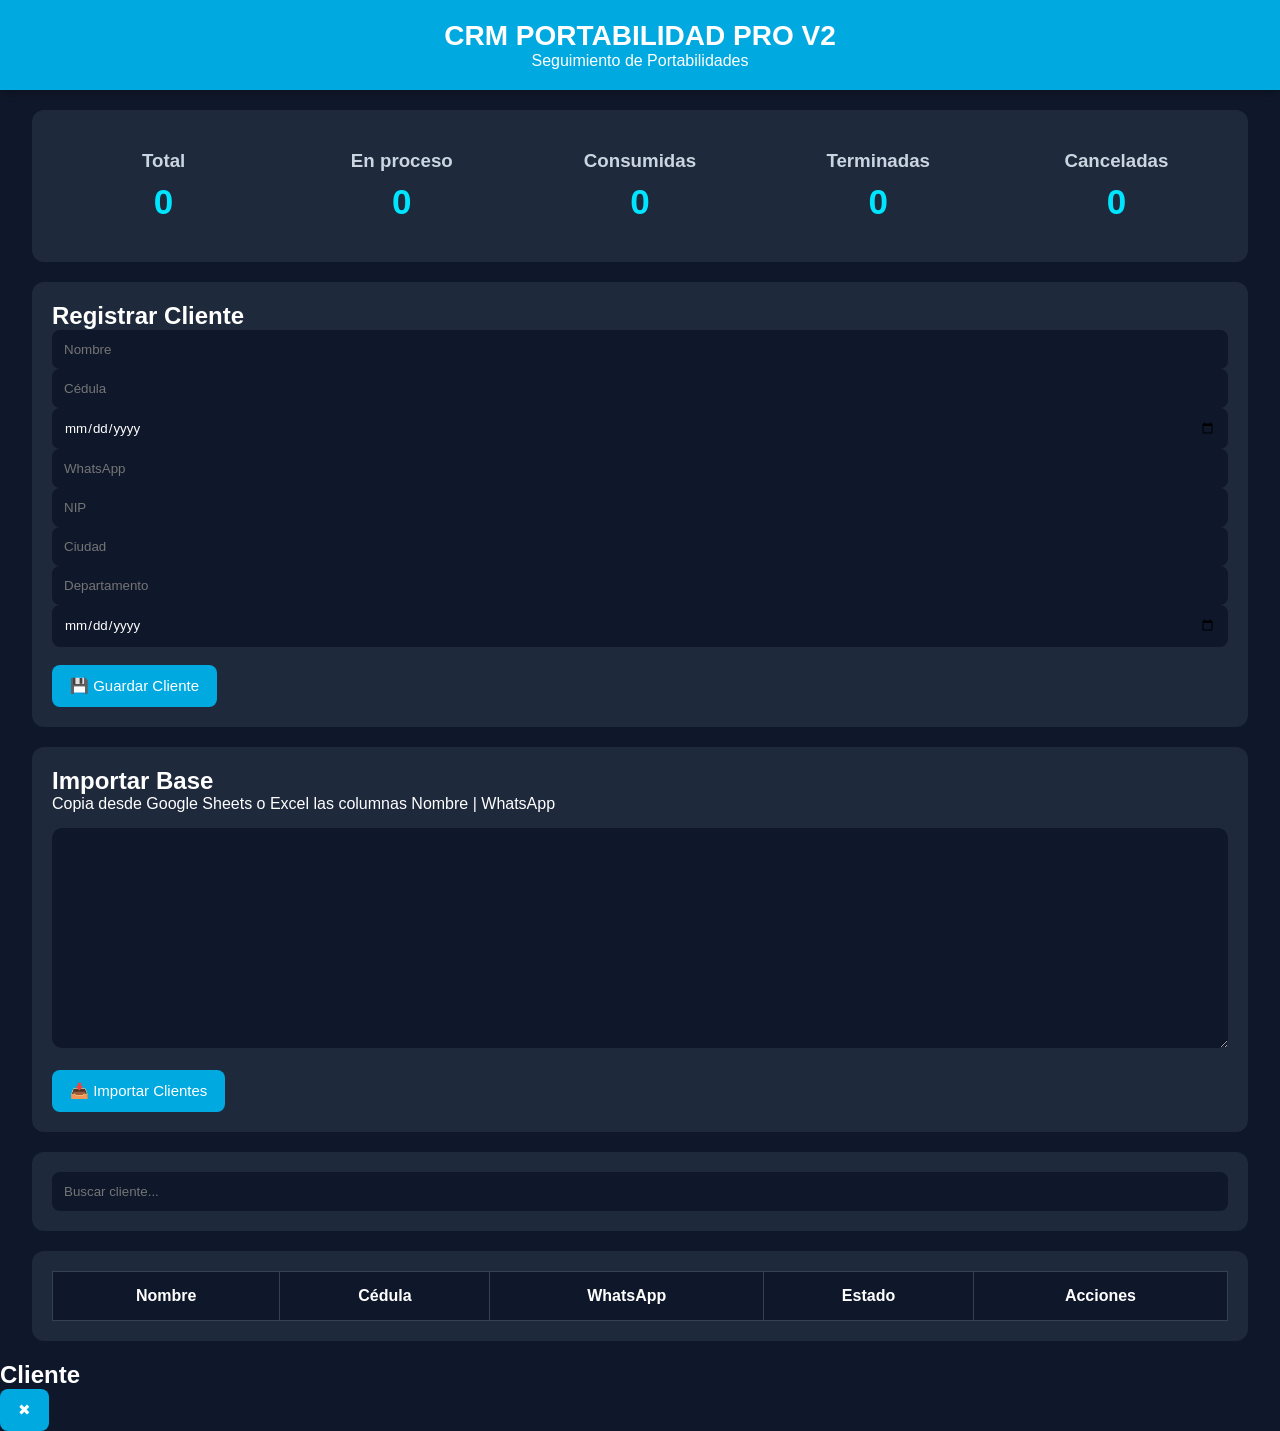
==== index.html @ d8d6b4c5 "Update index.html for CRM Portabilidad PRO V2" ====
<!DOCTYPE html>
<html lang="es">

<head>

<meta charset="UTF-8">

<meta name="viewport" content="width=device-width, initial-scale=1.0">

<title>CRM Portabilidad PRO V2</title>

<link rel="stylesheet" href="style.css">

</head>

<body>

<header>

<h1>CRM PORTABILIDAD PRO V2</h1>

<p>Seguimiento de Portabilidades</p>

</header>

<div class="contenedor">

<!-- ========================= -->
<!-- DASHBOARD -->
<!-- ========================= -->

<section class="dashboard">

<div class="card">

<h3>Total</h3>

<h2 id="totalClientes">0</h2>

</div>

<div class="card">

<h3>En proceso</h3>

<h2 id="proceso">0</h2>

</div>

<div class="card">

<h3>Consumidas</h3>

<h2 id="consumidas">0</h2>

</div>

<div class="card">

<h3>Terminadas</h3>

<h2 id="terminadas">0</h2>

</div>

<div class="card">

<h3>Canceladas</h3>

<h2 id="canceladas">0</h2>

</div>

</section>

<!-- ========================= -->
<!-- REGISTRO MANUAL -->
<!-- ========================= -->

<section class="registro">

<h2>Registrar Cliente</h2>

<div class="formulario">

<input id="nombre" placeholder="Nombre">

<input id="cedula" placeholder="Cédula">

<input id="exp" type="date">

<input id="numero" placeholder="WhatsApp">

<input id="nip" placeholder="NIP">

<input id="ciudad" placeholder="Ciudad">

<input id="departamento" placeholder="Departamento">

<input id="entrega" type="date">

</div>

<br>

<button id="btnGuardar">

💾 Guardar Cliente

</button>

</section>

<!-- ========================= -->
<!-- IMPORTAR -->
<!-- ========================= -->

<section class="importar">

<h2>Importar Base</h2>

<p>

Copia desde Google Sheets o Excel

las columnas

Nombre | WhatsApp

</p>

<textarea

id="textoImportar"

placeholder="Juan Pérez     3001234567

María López     3004567890">

</textarea>

<br><br>

<button id="btnImportar">

📥 Importar Clientes

</button>

</section>

<!-- ========================= -->
<!-- BUSCAR -->
<!-- ========================= -->

<section>

<input

id="buscar"

placeholder="Buscar cliente...">

</section>

<!-- ========================= -->
<!-- TABLA -->
<!-- ========================= -->

<section>

<table>

<thead>

<tr>

<th>Nombre</th>

<th>Cédula</th>

<th>WhatsApp</th>

<th>Estado</th>

<th>Acciones</th>

</tr>

</thead>

<tbody id="listaClientes">

</tbody>

</table>

</section>

</div>

<!-- ========================= -->
<!-- PANEL LATERAL -->
<!-- ========================= -->

<div id="panelCliente">

<div class="panelHeader">

<h2>Cliente</h2>

<button id="cerrarPanel">

✖

</button>

</div>

<div id="detalleCliente">

</div>

</div>

<script src="storage.js"></script>

<script src="dashboard.js"></script>

<script src="importar.js"></script>

<script src="tabla.js"></script>

<script src="whatsapp.js"></script>

<script src="app.js"></script>

</body>

</html>
---- style.css ----
/* ===========================
   CRM PORTABILIDAD PRO
   STYLE.CSS
=========================== */

*{
    margin:0;
    padding:0;
    box-sizing:border-box;
    font-family:Arial,Helvetica,sans-serif;
}

body{
    background:#0f172a;
    color:#fff;
}

header{
    background:#00a9e0;
    padding:20px;
    text-align:center;
    box-shadow:0 2px 10px rgba(0,0,0,.3);
}

header h1{
    font-size:28px;
}

.contenedor{
    width:95%;
    max-width:1400px;
    margin:20px auto;
}

/* ===========================
   DASHBOARD
=========================== */

.dashboard{
    display:grid;
    grid-template-columns:repeat(auto-fit,minmax(180px,1fr));
    gap:15px;
    margin-bottom:20px;
}

.card{
    background:#1e293b;
    border-radius:12px;
    padding:20px;
    text-align:center;
    transition:.3s;
    cursor:pointer;
}

.card:hover{
    transform:translateY(-5px);
    background:#334155;
}

.card h3{
    color:#cbd5e1;
    margin-bottom:10px;
}

.card h2{
    font-size:35px;
    color:#00e5ff;
}

/* ===========================
   SECCIONES
=========================== */

.importar,
section{
    background:#1e293b;
    padding:20px;
    border-radius:12px;
    margin-bottom:20px;
}

/* ===========================
   TEXTAREA
=========================== */

textarea{
    width:100%;
    min-height:220px;
    margin-top:15px;
    padding:15px;
    border:none;
    border-radius:10px;
    background:#0f172a;
    color:white;
    resize:vertical;
    font-size:15px;
}

/* ===========================
   INPUT
=========================== */

input{
    width:100%;
    padding:12px;
    border:none;
    border-radius:8px;
    background:#0f172a;
    color:white;
}

/* ===========================
   BOTONES
=========================== */

button{
    background:#00a9e0;
    color:white;
    border:none;
    border-radius:8px;
    padding:12px 18px;
    cursor:pointer;
    transition:.3s;
    font-size:15px;
}

button:hover{
    background:#0284c7;
}

/* ===========================
   TABLA
=========================== */

table{
    width:100%;
    border-collapse:collapse;
}

thead{
    background:#0f172a;
}

th{
    padding:15px;
    border:1px solid #334155;
}

td{
    padding:12px;
    border:1px solid #334155;
    text-align:center;
}

tbody tr:hover{
    background:#334155;
}

/* ===========================
   SELECT ESTADO
=========================== */

select{
    width:100%;
    padding:8px;
    border-radius:8px;
    border:none;
    background:#0f172a;
    color:white;
}

/* ===========================
   LINKS
=========================== */

a{
    color:#38bdf8;
    text-decoration:none;
    font-weight:bold;
}

a:hover{
    color:#67e8f9;
}

/* ===========================
   RESPONSIVE
=========================== */

@media(max-width:768px){

.dashboard{
grid-template-columns:1fr;
}

table{
display:block;
overflow-x:auto;
}

header h1{
font-size:22px;
}

button{
width:100%;
margin-top:10px;
}

}
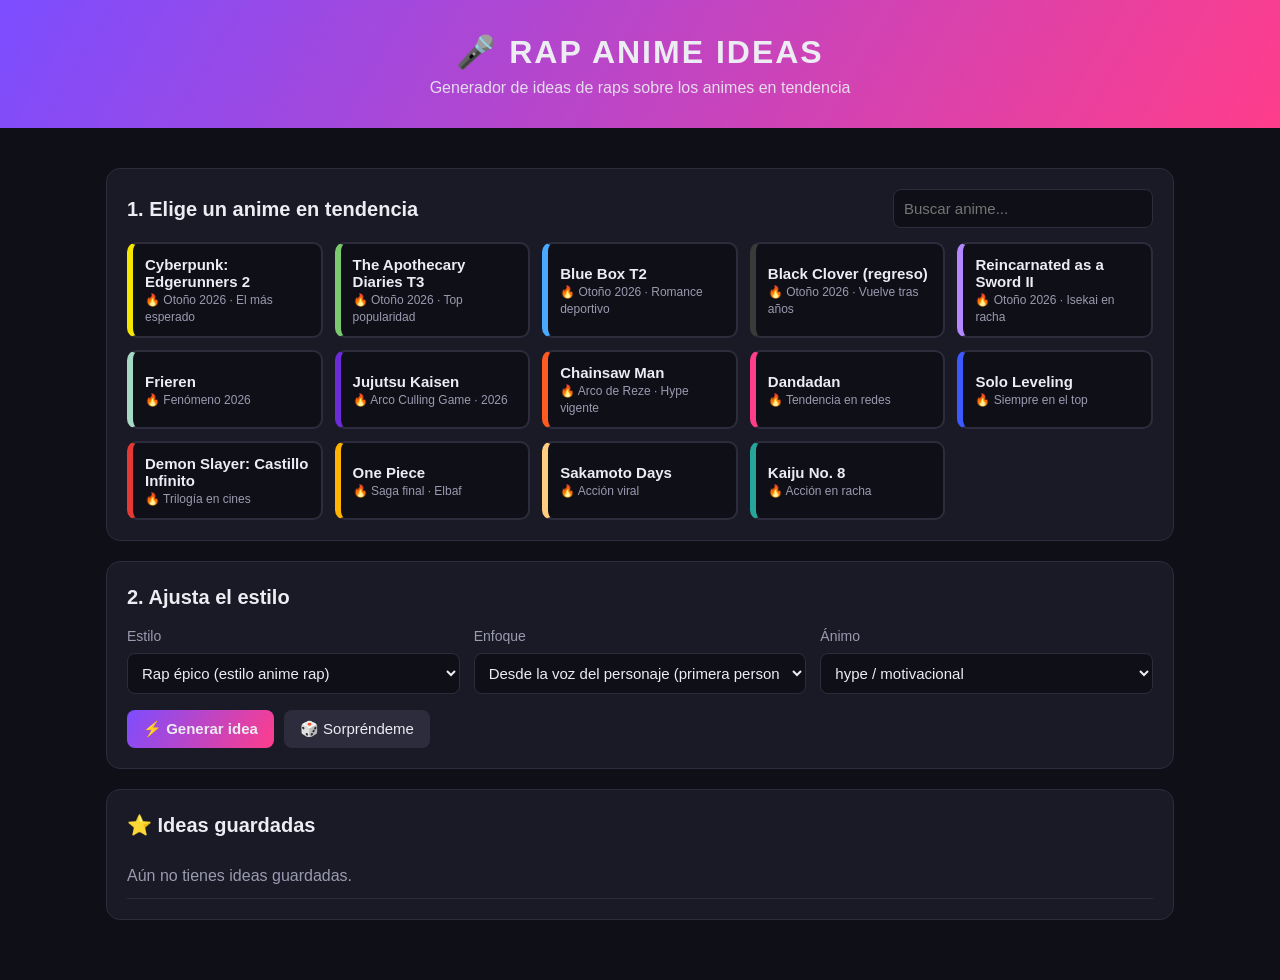
==== commit 4081825c: "Reemplazar CRM por generador de ideas de rap sobre animes en tendencia Nueva página (index.html, sty" ====
--- a/index.html
+++ b/index.html
@@ -1,240 +1,73 @@
 <!DOCTYPE html>
 <html lang="es">
-
 <head>
-
 <meta charset="UTF-8">
-
 <meta name="viewport" content="width=device-width, initial-scale=1.0">
-
-<title>CRM Portabilidad PRO V2</title>
-
+<title>Rap Anime Ideas</title>
 <link rel="stylesheet" href="style.css">
-
 </head>
-
 <body>
 
 <header>
-
-<h1>CRM PORTABILIDAD PRO V2</h1>
-
-<p>Seguimiento de Portabilidades</p>
-
+    <h1>🎤 RAP ANIME IDEAS</h1>
+    <p>Generador de ideas de raps sobre los animes en tendencia</p>
 </header>
 
-<div class="contenedor">
+<main class="contenedor">
 
-<!-- ========================= -->
-<!-- DASHBOARD -->
-<!-- ========================= -->
+    <!-- 1. ELEGIR ANIME -->
+    <section>
+        <div class="seccionHeader">
+            <h2>1. Elige un anime en tendencia</h2>
+            <input id="buscar" placeholder="Buscar anime...">
+        </div>
+        <div id="listaAnimes" class="grid"></div>
+    </section>
 
-<section class="dashboard">
+    <!-- 2. OPCIONES -->
+    <section class="opciones">
+        <h2>2. Ajusta el estilo</h2>
+        <div class="formulario">
+            <label>Estilo
+                <select id="estilo"></select>
+            </label>
+            <label>Enfoque
+                <select id="enfoque"></select>
+            </label>
+            <label>Ánimo
+                <select id="animo"></select>
+            </label>
+        </div>
+        <div class="botones">
+            <button id="btnGenerar" class="principal">⚡ Generar idea</button>
+            <button id="btnSorpresa">🎲 Sorpréndeme</button>
+        </div>
+    </section>
 
-<div class="card">
+    <!-- 3. RESULTADO -->
+    <section id="resultado" class="oculto">
+        <div class="resultadoHeader">
+            <h2>3. Tu idea</h2>
+            <div class="botones">
+                <button id="btnOtra">🔄 Otra versión</button>
+                <button id="btnCopiar">📋 Copiar</button>
+                <button id="btnFavorito">⭐ Guardar</button>
+            </div>
+        </div>
+        <article id="idea"></article>
+    </section>
 
-<h3>Total</h3>
+    <!-- FAVORITOS -->
+    <section>
+        <h2>⭐ Ideas guardadas</h2>
+        <ul id="listaFavoritos"></ul>
+    </section>
 
-<h2 id="totalClientes">0</h2>
+</main>
 
-</div>
+<div id="aviso"></div>
 
-<div class="card">
-
-<h3>En proceso</h3>
-
-<h2 id="proceso">0</h2>
-
-</div>
-
-<div class="card">
-
-<h3>Consumidas</h3>
-
-<h2 id="consumidas">0</h2>
-
-</div>
-
-<div class="card">
-
-<h3>Terminadas</h3>
-
-<h2 id="terminadas">0</h2>
-
-</div>
-
-<div class="card">
-
-<h3>Canceladas</h3>
-
-<h2 id="canceladas">0</h2>
-
-</div>
-
-</section>
-
-<!-- ========================= -->
-<!-- REGISTRO MANUAL -->
-<!-- ========================= -->
-
-<section class="registro">
-
-<h2>Registrar Cliente</h2>
-
-<div class="formulario">
-
-<input id="nombre" placeholder="Nombre">
-
-<input id="cedula" placeholder="Cédula">
-
-<input id="exp" type="date">
-
-<input id="numero" placeholder="WhatsApp">
-
-<input id="nip" placeholder="NIP">
-
-<input id="ciudad" placeholder="Ciudad">
-
-<input id="departamento" placeholder="Departamento">
-
-<input id="entrega" type="date">
-
-</div>
-
-<br>
-
-<button id="btnGuardar">
-
-💾 Guardar Cliente
-
-</button>
-
-</section>
-
-<!-- ========================= -->
-<!-- IMPORTAR -->
-<!-- ========================= -->
-
-<section class="importar">
-
-<h2>Importar Base</h2>
-
-<p>
-
-Copia desde Google Sheets o Excel
-
-las columnas
-
-Nombre | WhatsApp
-
-</p>
-
-<textarea
-
-id="textoImportar"
-
-placeholder="Juan Pérez     3001234567
-
-María López     3004567890">
-
-</textarea>
-
-<br><br>
-
-<button id="btnImportar">
-
-📥 Importar Clientes
-
-</button>
-
-</section>
-
-<!-- ========================= -->
-<!-- BUSCAR -->
-<!-- ========================= -->
-
-<section>
-
-<input
-
-id="buscar"
-
-placeholder="Buscar cliente...">
-
-</section>
-
-<!-- ========================= -->
-<!-- TABLA -->
-<!-- ========================= -->
-
-<section>
-
-<table>
-
-<thead>
-
-<tr>
-
-<th>Nombre</th>
-
-<th>Cédula</th>
-
-<th>WhatsApp</th>
-
-<th>Estado</th>
-
-<th>Acciones</th>
-
-</tr>
-
-</thead>
-
-<tbody id="listaClientes">
-
-</tbody>
-
-</table>
-
-</section>
-
-</div>
-
-<!-- ========================= -->
-<!-- PANEL LATERAL -->
-<!-- ========================= -->
-
-<div id="panelCliente">
-
-<div class="panelHeader">
-
-<h2>Cliente</h2>
-
-<button id="cerrarPanel">
-
-✖
-
-</button>
-
-</div>
-
-<div id="detalleCliente">
-
-</div>
-
-</div>
-
-<script src="storage.js"></script>
-
-<script src="dashboard.js"></script>
-
-<script src="importar.js"></script>
-
-<script src="tabla.js"></script>
-
-<script src="whatsapp.js"></script>
-
+<script src="data.js"></script>
 <script src="app.js"></script>
-
 </body>
-
 </html>
--- a/style.css
+++ b/style.css
@@ -1,210 +1,297 @@
-/* ===========================
-   CRM PORTABILIDAD PRO
-   STYLE.CSS
-=========================== */
+/* =====================================================
+   RAP ANIME IDEAS
+   style.css
+===================================================== */
+
+:root{
+    --fondo:#0f0f17;
+    --panel:#1a1a26;
+    --borde:#2c2c3d;
+    --texto:#ececf3;
+    --suave:#9a9ab0;
+    --acento:#ff3d8b;
+    --acento2:#7c4dff;
+}
 
 *{
     margin:0;
     padding:0;
     box-sizing:border-box;
-    font-family:Arial,Helvetica,sans-serif;
+    font-family:Segoe UI,Tahoma,Geneva,Verdana,sans-serif;
 }
 
 body{
-    background:#0f172a;
-    color:#fff;
-}
+    background:var(--fondo);
+    color:var(--texto);
+    line-height:1.5;
+}
+
+/* ================= HEADER ================= */
 
 header{
-    background:#00a9e0;
+    background:linear-gradient(120deg,var(--acento2),var(--acento));
+    padding:28px 16px;
+    text-align:center;
+}
+
+header h1{
+    font-size:32px;
+    letter-spacing:2px;
+}
+
+header p{
+    opacity:.9;
+}
+
+/* ================= LAYOUT ================= */
+
+.contenedor{
+    width:100%;
+    max-width:1100px;
+    margin:auto;
+    padding:20px 16px 60px;
+}
+
+section{
+    background:var(--panel);
+    border:1px solid var(--borde);
+    border-radius:14px;
     padding:20px;
-    text-align:center;
-    box-shadow:0 2px 10px rgba(0,0,0,.3);
-}
-
-header h1{
-    font-size:28px;
-}
-
-.contenedor{
-    width:95%;
-    max-width:1400px;
-    margin:20px auto;
-}
-
-/* ===========================
-   DASHBOARD
-=========================== */
-
-.dashboard{
+    margin-top:20px;
+}
+
+h2{
+    font-size:20px;
+    margin-bottom:14px;
+}
+
+.seccionHeader,
+.resultadoHeader{
+    display:flex;
+    flex-wrap:wrap;
+    gap:12px;
+    justify-content:space-between;
+    align-items:center;
+    margin-bottom:14px;
+}
+
+.seccionHeader h2,
+.resultadoHeader h2{
+    margin:0;
+}
+
+.oculto{
+    display:none;
+}
+
+/* ================= INPUTS ================= */
+
+input,
+select{
+    background:var(--fondo);
+    color:var(--texto);
+    border:1px solid var(--borde);
+    border-radius:8px;
+    padding:10px;
+    font-size:15px;
+    width:100%;
+}
+
+#buscar{
+    max-width:260px;
+}
+
+.formulario{
     display:grid;
-    grid-template-columns:repeat(auto-fit,minmax(180px,1fr));
-    gap:15px;
-    margin-bottom:20px;
-}
-
-.card{
-    background:#1e293b;
-    border-radius:12px;
-    padding:20px;
-    text-align:center;
-    transition:.3s;
+    grid-template-columns:repeat(auto-fit,minmax(200px,1fr));
+    gap:14px;
+}
+
+label{
+    color:var(--suave);
+    font-size:14px;
+    display:flex;
+    flex-direction:column;
+    gap:6px;
+}
+
+/* ================= BOTONES ================= */
+
+.botones{
+    display:flex;
+    flex-wrap:wrap;
+    gap:10px;
+    margin-top:16px;
+}
+
+.resultadoHeader .botones{
+    margin-top:0;
+}
+
+button{
+    background:var(--borde);
+    color:var(--texto);
+    border:none;
+    border-radius:8px;
+    padding:10px 16px;
+    font-size:15px;
     cursor:pointer;
-}
-
-.card:hover{
-    transform:translateY(-5px);
-    background:#334155;
-}
-
-.card h3{
-    color:#cbd5e1;
-    margin-bottom:10px;
-}
-
-.card h2{
-    font-size:35px;
-    color:#00e5ff;
-}
-
-/* ===========================
-   SECCIONES
-=========================== */
-
-.importar,
-section{
-    background:#1e293b;
-    padding:20px;
-    border-radius:12px;
-    margin-bottom:20px;
-}
-
-/* ===========================
-   TEXTAREA
-=========================== */
-
-textarea{
+    transition:transform .1s, background .2s;
+}
+
+button:hover{
+    background:#3a3a50;
+}
+
+button:active{
+    transform:scale(.97);
+}
+
+button.principal{
+    background:linear-gradient(120deg,var(--acento2),var(--acento));
+    font-weight:bold;
+}
+
+/* ================= GRID DE ANIMES ================= */
+
+.grid{
+    display:grid;
+    grid-template-columns:repeat(auto-fill,minmax(190px,1fr));
+    gap:12px;
+}
+
+.anime{
+    background:var(--fondo);
+    border:2px solid var(--borde);
+    border-left:6px solid var(--color);
+    border-radius:10px;
+    padding:12px;
+    cursor:pointer;
+    text-align:left;
+    display:block;
     width:100%;
-    min-height:220px;
-    margin-top:15px;
-    padding:15px;
-    border:none;
-    border-radius:10px;
-    background:#0f172a;
-    color:white;
-    resize:vertical;
+}
+
+.anime:hover{
+    background:#151520;
+}
+
+.anime.activo{
+    border-color:var(--color);
+    box-shadow:0 0 14px var(--color);
+}
+
+.anime strong{
+    display:block;
     font-size:15px;
 }
 
-/* ===========================
-   INPUT
-=========================== */
-
-input{
-    width:100%;
+.anime small{
+    color:var(--suave);
+    font-size:12px;
+}
+
+/* ================= IDEA ================= */
+
+#idea h3{
+    font-size:24px;
+    color:var(--acento);
+    margin-bottom:4px;
+}
+
+#idea .meta{
+    color:var(--suave);
+    margin-bottom:16px;
+}
+
+.bloque{
+    border-top:1px solid var(--borde);
+    padding:12px 0;
+}
+
+.bloque h4{
+    color:var(--acento2);
+    filter:brightness(1.5);
+    margin-bottom:6px;
+    text-transform:uppercase;
+    font-size:13px;
+    letter-spacing:1px;
+}
+
+.letra{
+    white-space:pre-line;
+    font-style:italic;
+    background:var(--fondo);
+    border-radius:8px;
     padding:12px;
-    border:none;
-    border-radius:8px;
-    background:#0f172a;
-    color:white;
-}
-
-/* ===========================
-   BOTONES
-=========================== */
-
-button{
-    background:#00a9e0;
-    color:white;
-    border:none;
-    border-radius:8px;
-    padding:12px 18px;
+}
+
+.chips{
+    display:flex;
+    flex-wrap:wrap;
+    gap:6px;
+}
+
+.chip{
+    background:var(--fondo);
+    border:1px solid var(--borde);
+    border-radius:20px;
+    padding:3px 10px;
+    font-size:13px;
+}
+
+ol{
+    padding-left:20px;
+}
+
+/* ================= FAVORITOS ================= */
+
+#listaFavoritos{
+    list-style:none;
+}
+
+#listaFavoritos li{
+    display:flex;
+    justify-content:space-between;
+    align-items:center;
+    gap:10px;
+    padding:10px 0;
+    border-bottom:1px solid var(--borde);
+}
+
+#listaFavoritos li span{
     cursor:pointer;
-    transition:.3s;
-    font-size:15px;
-}
-
-button:hover{
-    background:#0284c7;
-}
-
-/* ===========================
-   TABLA
-=========================== */
-
-table{
-    width:100%;
-    border-collapse:collapse;
-}
-
-thead{
-    background:#0f172a;
-}
-
-th{
-    padding:15px;
-    border:1px solid #334155;
-}
-
-td{
-    padding:12px;
-    border:1px solid #334155;
-    text-align:center;
-}
-
-tbody tr:hover{
-    background:#334155;
-}
-
-/* ===========================
-   SELECT ESTADO
-=========================== */
-
-select{
-    width:100%;
-    padding:8px;
-    border-radius:8px;
-    border:none;
-    background:#0f172a;
-    color:white;
-}
-
-/* ===========================
-   LINKS
-=========================== */
-
-a{
-    color:#38bdf8;
-    text-decoration:none;
-    font-weight:bold;
-}
-
-a:hover{
-    color:#67e8f9;
-}
-
-/* ===========================
-   RESPONSIVE
-=========================== */
-
-@media(max-width:768px){
-
-.dashboard{
-grid-template-columns:1fr;
-}
-
-table{
-display:block;
-overflow-x:auto;
-}
-
-header h1{
-font-size:22px;
-}
-
-button{
-width:100%;
-margin-top:10px;
-}
-
-}
+}
+
+#listaFavoritos li small{
+    color:var(--suave);
+    display:block;
+}
+
+#listaFavoritos .vacio{
+    color:var(--suave);
+}
+
+/* ================= AVISO ================= */
+
+#aviso{
+    position:fixed;
+    bottom:20px;
+    left:50%;
+    transform:translateX(-50%);
+    background:var(--acento);
+    padding:10px 18px;
+    border-radius:8px;
+    opacity:0;
+    pointer-events:none;
+    transition:opacity .3s;
+}
+
+#aviso.visible{
+    opacity:1;
+}
+
+@media (max-width:600px){
+    header h1{ font-size:24px; }
+    #buscar{ max-width:none; }
+}
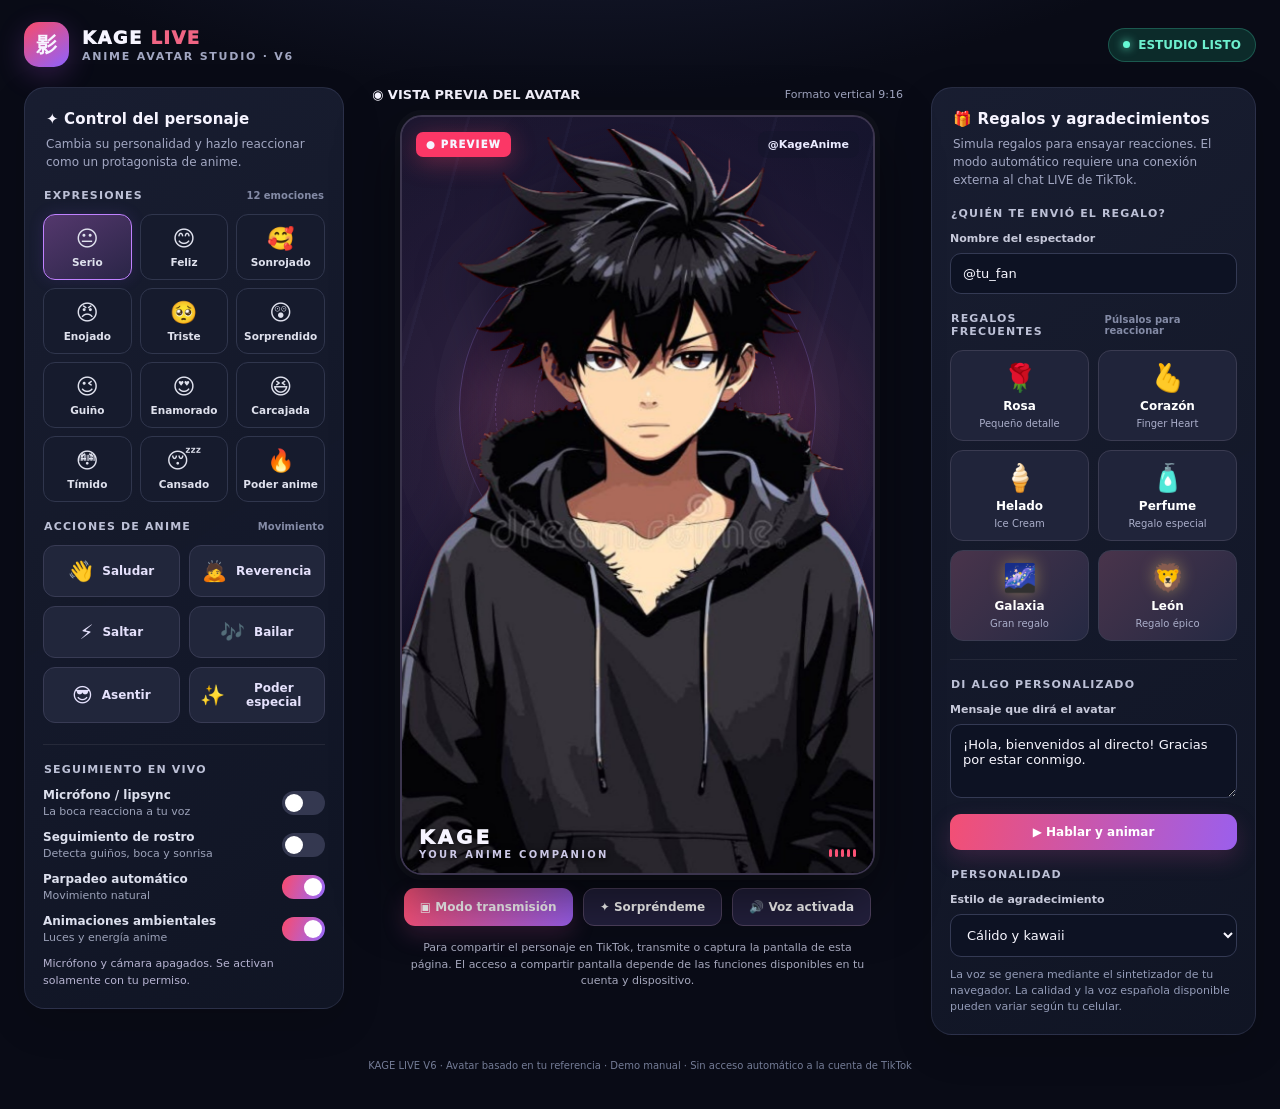
==== commit c12e5125: "Add files via upload" ====
--- a/index.html
+++ b/index.html
@@ -1,73 +1,76 @@
 <!DOCTYPE html>
 <html lang="es">
 <head>
-<meta charset="UTF-8">
-<meta name="viewport" content="width=device-width, initial-scale=1.0">
-<title>Rap Anime Ideas</title>
-<link rel="stylesheet" href="style.css">
+<meta charset="UTF-8" />
+<meta name="viewport" content="width=device-width, initial-scale=1.0, viewport-fit=cover" />
+<meta name="theme-color" content="#090b16" />
+<title>KAGE LIVE — Anime Avatar Studio</title>
+<style>
+:root{color-scheme:dark;--bg:#090b16;--panel:#121727;--panel2:#171d30;--border:rgba(176,188,241,.13);--txt:#f6f4ff;--muted:#a2a7c2;--hot:#ee486b;--purple:#9a6cfa;--cyan:#52d8eb;--r:21px;font-family:Inter,ui-sans-serif,system-ui,-apple-system,'Segoe UI',sans-serif}
+*{box-sizing:border-box}body{margin:0;min-height:100vh;background:radial-gradient(ellipse 100% 65% at 46% -35%,#293054 0,transparent 67%),var(--bg);color:var(--txt)}button,input,textarea,select{font:inherit}button{cursor:pointer;-webkit-tap-highlight-color:transparent}button:focus-visible,input:focus-visible,select:focus-visible,textarea:focus-visible{outline:2px solid var(--cyan);outline-offset:2px}
+.shell{max-width:1440px;margin:auto;padding:22px 24px 38px}.topbar{display:flex;align-items:center;justify-content:space-between;margin-bottom:20px;gap:12px}.brand{display:flex;align-items:center;gap:13px}.logo{width:45px;height:45px;border-radius:15px;display:grid;place-items:center;background:linear-gradient(145deg,#fa4b68,#8d62ff);font-weight:1000;font-size:21px;box-shadow:0 8px 28px #c45dff37}.brand-title{font-size:18px;letter-spacing:.08em;font-weight:1000}.brand-title em{font-style:normal;color:#f06584}.brand-sub{font-size:11px;color:var(--muted);letter-spacing:.16em;margin-top:2px;font-weight:700}.status{font-size:12px;font-weight:800;border:1px solid #48dab842;color:#6df0ce;background:#0c2b2a;padding:9px 14px;border-radius:50px;display:flex;align-items:center;gap:8px}.status i{width:7px;height:7px;border-radius:50%;background:#66f9d4;box-shadow:0 0 10px #66f9d4}.grid{display:grid;grid-template-columns:minmax(250px,320px) minmax(380px,1fr) minmax(275px,325px);gap:20px;align-items:start}.panel{background:linear-gradient(145deg,rgba(25,30,50,.97),rgba(17,22,37,.95));border:1px solid var(--border);border-radius:var(--r);overflow:hidden;box-shadow:0 14px 40px #02030a23}.panel-head{padding:22px 21px 0}.panel-head h2{font-size:15px;margin:0;letter-spacing:.01em}.panel-head p{font-size:12px;line-height:1.5;color:var(--muted);margin:7px 0 0}.panel-body{padding:18px 18px 19px}.section-label{display:flex;align-items:center;justify-content:space-between;font-weight:800;font-size:11px;letter-spacing:.105em;color:#bcc0d6;text-transform:uppercase;margin:18px 1px 12px}.section-label:first-child{margin-top:0}.mini{font-size:10px;color:#848ba6;letter-spacing:0;text-transform:none}.exp-grid{display:grid;grid-template-columns:repeat(3,1fr);gap:8px}.exp{border:1px solid #30364d;border-radius:12px;background:#161b2d;color:#dfe1ed;padding:13px 4px 11px;min-width:0;transition:.18s transform,.18s background,.18s border;display:flex;gap:6px;flex-direction:column;align-items:center}.exp:hover,.exp:active{transform:translateY(-2px)}.exp.active{border-color:#c081ff;background:linear-gradient(150deg,#54386d,#2a2547);box-shadow:0 0 16px #8c55ff23}.emoji{font-size:22px;line-height:1}.exp span:last-child{font-size:10.5px;font-weight:700}.action-grid{display:grid;grid-template-columns:repeat(2,1fr);gap:9px}.action{background:#21263b;border:1px solid #383b54;border-radius:12px;color:#e5e1fc;padding:13px 10px;font-size:12px;font-weight:800;display:flex;align-items:center;justify-content:center;gap:9px}.action:hover{background:#333554}.action b{font-size:20px}.separator{height:1px;background:#ffffff13;margin:21px 0 18px}.toggle-row{display:flex;gap:10px;align-items:center;justify-content:space-between;margin:12px 0;color:#dde0ee;font-size:12px;font-weight:700}.toggle-row small{display:block;font-size:11px;font-weight:500;color:#9ca2b9;margin-top:3px}.switch{position:relative;display:inline-block;width:43px;height:24px;flex:none}.switch input{opacity:0;width:0;height:0}.rail{position:absolute;inset:0;background:#343850;border-radius:40px;transition:.2s}.rail:after{content:'';position:absolute;top:3px;left:3px;width:18px;height:18px;background:white;border-radius:50%;transition:.2s}.switch input:checked+.rail{background:linear-gradient(110deg,#fa4a6b,#966bff)}.switch input:checked+.rail:after{transform:translateX(19px)}
+.mid{display:flex;flex-direction:column;align-items:center;gap:13px}.stage-heading{display:flex;width:100%;align-items:center;justify-content:space-between;padding:0 8px}.stage-heading b{font-size:13px}.stage-heading small{font-size:11px;color:var(--muted)}.stage-frame{width:min(100%,475px);aspect-ratio:9/16;max-height:calc(100dvh - 140px);border-radius:22px;position:relative;overflow:hidden;background:#1b1534;border:2px solid #3c354e;box-shadow:0 22px 60px #0008,0 0 0 5px #ffffff06}.stage-inner{position:absolute;inset:0;overflow:hidden;background:radial-gradient(ellipse 90% 50% at 50% 45%,#69465b 0,#261b39 48%,transparent 100%),linear-gradient(150deg,#1c1730,#0d112a 70%)}.stage-inner:before{content:'';position:absolute;inset:-5%;opacity:.75;background:radial-gradient(ellipse 45% 21% at 54% 42%,#d13a6750,transparent),repeating-linear-gradient(105deg,transparent 0 95px,#a5aaff0c 97px 99px);animation:bgMove 16s linear infinite}.stage-inner:after{content:'';position:absolute;inset:0;background:linear-gradient(0deg,#090b19 0%,#10132920 37%,transparent 65%),radial-gradient(ellipse at 50% 90%,#fd4f6833,transparent 50%);pointer-events:none}.moon{position:absolute;top:15%;left:12%;width:76%;aspect-ratio:1;border-radius:50%;border:1px solid #b793ff40;box-shadow:0 0 0 24px #ffffff05,0 0 0 69px #ffffff03,inset 0 0 65px #ff587011;background:radial-gradient(circle,#6a3b6345,#3e305413 70%);animation:moonPulse 5s ease-in-out infinite}.moon:before,.moon:after{content:'';position:absolute;inset:10%;border:1px dashed #ac7bdc51;border-radius:50%;animation:spin 35s linear infinite}.moon:after{inset:21%;animation-direction:reverse;animation-duration:24s}.avatar-holder{position:absolute;bottom:-5%;left:50%;width:166%;aspect-ratio:1;transform:translateX(-50%);z-index:3;will-change:transform;animation:breathe 3.9s ease-in-out infinite}.avatar-holder canvas{width:100%;height:100%;display:block;filter:drop-shadow(0 13px 25px #05051694)}.avatar-holder.action-wave{animation:wave 1.1s ease-in-out 2}.avatar-holder.action-bow{animation:bow 1.6s ease-in-out 1}.avatar-holder.action-jump{animation:jump .85s ease-out 2}.avatar-holder.action-dance{animation:dance .8s ease-in-out 5}.avatar-holder.action-nod{animation:nod .7s ease-in-out 3}.hand-wave{position:absolute;z-index:5;font-size:75px;right:5%;top:37%;display:none;transform-origin:bottom center;filter:drop-shadow(0 6px 10px #0008)}.stage-inner.wave-active .hand-wave{display:block;animation:hand .32s ease-in-out 7 alternate}.sparkles{position:absolute;inset:0;z-index:7;overflow:hidden;pointer-events:none}.particle{position:absolute;font-size:28px;pointer-events:none;animation:particleUp 2.2s ease-out forwards;filter:drop-shadow(0 3px 7px #0008)}.fx-banner{position:absolute;left:9%;right:9%;top:27%;z-index:9;text-align:center;pointer-events:none;font-size:29px;font-weight:1000;text-shadow:0 2px 3px #110619,0 0 30px #fbdc74;animation:fxIn 3s ease-out forwards}.fx-banner small{display:block;font-size:14px;font-weight:800;margin-top:8px}.speech{position:absolute;z-index:10;top:11%;left:7%;right:7%;border:1px solid #ffffff35;border-radius:18px;background:#13172bd9;box-shadow:0 10px 28px #0005;backdrop-filter:blur(15px);min-height:52px;padding:12px 16px;text-align:center;color:#fff;font-size:14px;font-weight:800;line-height:1.35;opacity:0;transform:translateY(-10px) scale(.98);transition:.3s;pointer-events:none}.speech.visible{opacity:1;transform:translateY(0) scale(1)}.stage-top{position:absolute;z-index:8;top:14px;left:14px;right:14px;display:flex;align-items:center;justify-content:space-between}.live{padding:7px 10px;background:#fb3766;border-radius:7px;font-size:10px;letter-spacing:.13em;font-weight:1000;box-shadow:0 5px 25px #fc426959}.stage-top .handle{font-size:11px;font-weight:800;color:#eaeaff;background:#15172b78;padding:7px 10px;border-radius:9px}.stage-bottom{position:absolute;bottom:13px;left:17px;right:17px;z-index:8;display:flex;justify-content:space-between;align-items:flex-end;gap:10px}.avatar-tag{font-size:20px;letter-spacing:.15em;font-weight:1000;text-shadow:0 1px 7px #000}.avatar-tag small{display:block;color:#ccc8e6;font-size:10px;letter-spacing:.23em;font-weight:700}.stage-eq{display:flex;gap:3px;align-items:flex-end;height:22px;margin-bottom:3px}.stage-eq i{display:block;width:3px;border-radius:3px;background:#fa5275;height:8px;animation:eq 1s ease-in-out infinite alternate}.stage-eq i:nth-child(2){animation-delay:.2s}.stage-eq i:nth-child(3){animation-delay:.5s}.stage-eq i:nth-child(4){animation-delay:.1s}.stage-eq i:nth-child(5){animation-delay:.35s}.quickbar{display:flex;width:100%;justify-content:center;gap:10px;flex-wrap:wrap}.primary,.ghost{border:1px solid #4e415e;border-radius:11px;color:#fff;background:#23203d;padding:11px 16px;font-size:12px;font-weight:800;display:flex;align-items:center;justify-content:center;gap:8px}.primary{background:linear-gradient(100deg,#f34f74,#9b5fec);border:0;box-shadow:0 9px 22px #b4479238}.ghost:hover,.primary:hover{filter:brightness(1.1)}.note{max-width:465px;margin:1px auto 0;color:#a6a8bd;font-size:11px;text-align:center;line-height:1.5}
+.input-label{font-size:11px;color:#c7c9da;font-weight:800;display:block;margin-bottom:8px}.field{width:100%;background:#0d1223;color:#f8f7ff;border:1px solid #343a54;border-radius:11px;padding:12px 12px;font-size:13px;outline:0}.field::placeholder{color:#798099}.field:focus{border-color:#ac77e8}.field-row{display:flex;gap:9px;margin:12px 0}.field-row .primary{flex:1}.gift-grid{display:grid;grid-template-columns:repeat(2,1fr);gap:9px}.gift{border:1px solid #3a3b51;border-radius:13px;background:#20243a;color:#fff;padding:11px 5px;display:flex;align-items:center;flex-direction:column;gap:5px;transition:.15s}.gift:hover{background:#33344f;transform:translateY(-2px)}.gift .g-icon{font-size:27px}.gift strong{font-size:12px}.gift small{font-size:10px;color:#aaaeca}.gift.big{background:linear-gradient(135deg,#49344b,#252943)}.gift.big .g-icon{filter:drop-shadow(0 0 8px #ffdc6a66)}.sep-tiny{height:1px;background:#ffffff11;margin:18px 0}.form-voice{display:grid;grid-template-columns:1fr;gap:10px}.wide{width:100%}.message-field{min-height:74px;resize:vertical}.label-row{display:flex;justify-content:space-between;gap:10px}.lightfoot{font-size:11px;line-height:1.45;color:#939bb7;margin-top:10px}.mic-status{color:#b6b3d1;margin-top:12px;font-size:11px;min-height:28px;line-height:1.5}.footer{color:#747c96;font-size:10px;text-align:center;margin:25px auto 0}.hidden{display:none!important}.camera-preview{position:fixed;right:12px;bottom:12px;width:125px;height:95px;z-index:80;border:2px solid #9a6cfa;border-radius:12px;object-fit:cover;transform:scaleX(-1);display:none;opacity:.75}.camera-preview.on{display:block}.toast{position:fixed;top:16px;right:16px;z-index:99;background:#252640f2;border:1px solid #906fc0;border-radius:13px;padding:14px 18px;font-size:12px;max-width:300px;display:none;line-height:1.45;box-shadow:0 12px 30px #0009}.toast.show{display:block;animation:toastEnter .35s ease-out}.screen-mode .shell{padding:0;max-width:none}.screen-mode .topbar,.screen-mode .left-panel,.screen-mode .right-panel,.screen-mode .stage-heading,.screen-mode .quickbar,.screen-mode .note,.screen-mode .footer{display:none!important}.screen-mode .grid{display:block}.screen-mode .mid{display:block}.screen-mode .stage-frame{width:100vw;height:100dvh;aspect-ratio:auto;max-height:none;border:0;border-radius:0;box-shadow:none}.screen-mode .stage-inner{width:100%;height:100%}.screen-mode .screen-close{display:flex}.screen-close{display:none;position:fixed;right:12px;top:54px;z-index:91;background:#191c31c9;border:1px solid #ffffff44;border-radius:11px;color:#fff;padding:9px 12px;font-size:11px;font-weight:800}.screen-mode .avatar-holder{width:min(166vw,110vh)}.screen-mode .stage-frame{background:#0d1122}@keyframes breathe{0%,100%{transform:translateX(-50%) translateY(0) scale(1)}50%{transform:translateX(-50%) translateY(-8px) scale(1.009)}}@keyframes wave{0%,100%{transform:translateX(-50%) rotate(0deg)}35%{transform:translateX(-50%) rotate(2deg)}70%{transform:translateX(-50%) rotate(-2deg)}}@keyframes bow{0%,100%{transform:translateX(-50%) translateY(0) scale(1)}43%,70%{transform:translateX(-50%) translateY(55px) scale(1.06)}}@keyframes jump{0%,100%{transform:translateX(-50%)}45%{transform:translateX(-50%) translateY(-60px) rotate(-1.5deg)}}@keyframes dance{0%,100%{transform:translateX(-50%) rotate(-4deg)}50%{transform:translateX(-50%) rotate(4deg)}}@keyframes nod{0%,100%{transform:translateX(-50%) translateY(0)}45%{transform:translateX(-50%) translateY(22px)}}@keyframes hand{from{transform:rotate(-26deg)}to{transform:rotate(24deg)}}@keyframes bgMove{from{transform:translateX(-12px)}to{transform:translateX(12px)}}@keyframes spin{to{transform:rotate(360deg)}}@keyframes moonPulse{50%{opacity:.7;transform:scale(1.02)}}@keyframes particleUp{0%{transform:translateY(30px) scale(.7) rotate(0);opacity:0}15%{opacity:1}100%{transform:translateY(-400px) scale(1.5) rotate(28deg);opacity:0}}@keyframes fxIn{0%{opacity:0;transform:scale(.55)}20%{opacity:1;transform:scale(1.14)}28%{transform:scale(1)}80%{opacity:1}100%{opacity:0;transform:translateY(-50px)}}@keyframes eq{to{height:20px}}@keyframes toastEnter{from{transform:translateY(-9px);opacity:0}}
+@media(max-width:1190px){.grid{grid-template-columns:minmax(200px,280px) minmax(350px,1fr);gap:15px}.right-panel{grid-column:1/-1}.right-panel .panel-body{display:grid;grid-template-columns:1fr 1fr;gap:13px 20px}.right-panel .panel-body>.section-label,.right-panel .panel-body>.sep-tiny{grid-column:1/-1;margin:7px 0}.gift-grid{grid-template-columns:repeat(3,1fr)}}@media(max-width:770px){.shell{padding:14px 11px 27px}.topbar{margin:0 3px 14px}.brand-title{font-size:16px}.logo{width:40px;height:40px}.brand-sub{font-size:9px}.status{font-size:10px;padding:8px}.grid{display:flex;flex-direction:column;align-items:stretch;gap:16px}.mid{order:0}.left-panel{order:1}.right-panel{order:2}.stage-frame{width:min(100%,380px);max-height:none}.right-panel .panel-body{display:block}.gift-grid{grid-template-columns:repeat(3,1fr)}.panel-head{padding:17px 16px 0}.panel-body{padding:15px}.stage-heading{max-width:380px}.note{max-width:380px}.footer{margin-top:18px}}@media(max-width:370px){.gift-grid{grid-template-columns:repeat(2,1fr)}.status{display:none}.exp-grid{grid-template-columns:repeat(3,1fr)}}
+</style>
 </head>
 <body>
-
-<header>
-    <h1>🎤 RAP ANIME IDEAS</h1>
-    <p>Generador de ideas de raps sobre los animes en tendencia</p>
-</header>
-
-<main class="contenedor">
-
-    <!-- 1. ELEGIR ANIME -->
-    <section>
-        <div class="seccionHeader">
-            <h2>1. Elige un anime en tendencia</h2>
-            <input id="buscar" placeholder="Buscar anime...">
-        </div>
-        <div id="listaAnimes" class="grid"></div>
-    </section>
-
-    <!-- 2. OPCIONES -->
-    <section class="opciones">
-        <h2>2. Ajusta el estilo</h2>
-        <div class="formulario">
-            <label>Estilo
-                <select id="estilo"></select>
-            </label>
-            <label>Enfoque
-                <select id="enfoque"></select>
-            </label>
-            <label>Ánimo
-                <select id="animo"></select>
-            </label>
-        </div>
-        <div class="botones">
-            <button id="btnGenerar" class="principal">⚡ Generar idea</button>
-            <button id="btnSorpresa">🎲 Sorpréndeme</button>
-        </div>
-    </section>
-
-    <!-- 3. RESULTADO -->
-    <section id="resultado" class="oculto">
-        <div class="resultadoHeader">
-            <h2>3. Tu idea</h2>
-            <div class="botones">
-                <button id="btnOtra">🔄 Otra versión</button>
-                <button id="btnCopiar">📋 Copiar</button>
-                <button id="btnFavorito">⭐ Guardar</button>
-            </div>
-        </div>
-        <article id="idea"></article>
-    </section>
-
-    <!-- FAVORITOS -->
-    <section>
-        <h2>⭐ Ideas guardadas</h2>
-        <ul id="listaFavoritos"></ul>
-    </section>
-
-</main>
-
-<div id="aviso"></div>
-
-<script src="data.js"></script>
-<script src="app.js"></script>
-</body>
-</html>
+<div class="shell" id="appShell">
+<header class="topbar"><div class="brand"><div class="logo">影</div><div><div class="brand-title">KAGE <em>LIVE</em></div><div class="brand-sub">ANIME AVATAR STUDIO · V6</div></div></div><div class="status"><i></i> ESTUDIO LISTO</div></header>
+<main class="grid">
+<section class="panel left-panel"><div class="panel-head"><h2>✦ Control del personaje</h2><p>Cambia su personalidad y hazlo reaccionar como un protagonista de anime.</p></div><div class="panel-body"><div class="section-label">Expresiones <span class="mini">12 emociones</span></div><div class="exp-grid" id="expressions"></div><div class="section-label">Acciones de anime <span class="mini">Movimiento</span></div><div class="action-grid" id="actions"></div><div class="separator"></div><div class="section-label">Seguimiento en vivo</div><div class="toggle-row"><div>Micrófono / lipsync<small>La boca reacciona a tu voz</small></div><label class="switch"><input id="micToggle" type="checkbox"><span class="rail"></span></label></div><div class="toggle-row"><div>Seguimiento de rostro<small>Detecta guiños, boca y sonrisa</small></div><label class="switch"><input id="faceToggle" type="checkbox"><span class="rail"></span></label></div><div class="toggle-row"><div>Parpadeo automático<small>Movimiento natural</small></div><label class="switch"><input id="blinkToggle" type="checkbox" checked><span class="rail"></span></label></div><div class="toggle-row"><div>Animaciones ambientales<small>Luces y energía anime</small></div><label class="switch"><input id="motionToggle" type="checkbox" checked><span class="rail"></span></label></div><div class="mic-status" id="micStatus">Micrófono y cámara apagados. Se activan solamente con tu permiso.</div></div></section>
+<section class="mid"><div class="stage-heading"><b>◉ VISTA PREVIA DEL AVATAR</b><small>Formato vertical 9:16</small></div><div class="stage-frame" id="stageFrame"><div class="stage-inner" id="stageInner"><div class="moon"></div><div class="stage-top"><span class="live">● PREVIEW</span><span class="handle">@KageAnime</span></div><div class="avatar-holder" id="avatar"><canvas id="avatarCanvas" width="768" height="768" aria-label="Avatar anime masculino animado"></canvas></div><div class="hand-wave" id="waveHand">👋</div><div class="sparkles" id="sparkles"></div><div class="speech" id="speech" aria-live="polite"></div><div class="stage-bottom"><div class="avatar-tag">KAGE <small>YOUR ANIME COMPANION</small></div><div class="stage-eq"><i></i><i></i><i></i><i></i><i></i></div></div></div></div><div class="quickbar"><button class="primary" id="fullStage">▣ Modo transmisión</button><button class="ghost" id="randomize">✦ Sorpréndeme</button><button class="ghost" id="muteSpeech">🔊 Voz activada</button></div><p class="note">Para compartir el personaje en TikTok, transmite o captura la pantalla de esta página. El acceso a compartir pantalla depende de las funciones disponibles en tu cuenta y dispositivo.</p></section>
+<section class="panel right-panel"><div class="panel-head"><h2>🎁 Regalos y agradecimientos</h2><p>Simula regalos para ensayar reacciones. El modo automático requiere una conexión externa al chat LIVE de TikTok.</p></div><div class="panel-body"><div class="section-label">¿Quién te envió el regalo?</div><label class="input-label" for="viewerName">Nombre del espectador</label><input class="field" id="viewerName" placeholder="Ej: @mariana_23" maxlength="45" value="@tu_fan"/><div class="section-label">Regalos frecuentes <span class="mini">Púlsalos para reaccionar</span></div><div class="gift-grid" id="gifts"></div><div class="sep-tiny"></div><div class="section-label">Di algo personalizado</div><label class="input-label" for="customText">Mensaje que dirá el avatar</label><textarea class="field message-field" id="customText" maxlength="250" placeholder="¡Gracias por acompañarme esta noche!">¡Hola, bienvenidos al directo! Gracias por estar conmigo.</textarea><div class="field-row"><button class="primary wide" id="sayCustom">▶ Hablar y animar</button></div><div class="section-label">Personalidad</div><label class="input-label" for="voiceSelect">Estilo de agradecimiento</label><select class="field" id="voiceSelect"><option value="sweet">Cálido y kawaii</option><option value="cool">Guapo y misterioso</option><option value="epic">Épico y energético</option></select><div class="lightfoot">La voz se genera mediante el sintetizador de tu navegador. La calidad y la voz española disponible pueden variar según tu celular.</div></div></section>
+</main><div class="footer">KAGE LIVE V6 · Avatar basado en tu referencia · Demo manual · Sin acceso automático a la cuenta de TikTok</div></div>
+<button id="screenClose" class="screen-close">✕ Salir de pantalla completa</button><video class="camera-preview" id="cameraPreview" autoplay playsinline muted></video><div role="status" class="toast" id="toast"></div>
+<img id="characterSource" src="avatar.png" alt="" style="display:none"/>
+<script>
+(()=>{'use strict';
+const $=id=>document.getElementById(id);
+const canvas=$('avatarCanvas'),ctx=canvas.getContext('2d'),source=$('characterSource');
+const expData=[['normal','😐','Serio'],['happy','😊','Feliz'],['blush','🥰','Sonrojado'],['angry','😠','Enojado'],['sad','🥺','Triste'],['surprised','😲','Sorprendido'],['wink','😉','Guiño'],['love','😍','Enamorado'],['laugh','😆','Carcajada'],['shy','😳','Tímido'],['sleepy','😴','Cansado'],['epic','🔥','Poder anime']];
+const actionData=[['wave','👋','Saludar'],['bow','🙇','Reverencia'],['jump','⚡','Saltar'],['dance','🎶','Bailar'],['nod','😎','Asentir'],['power','✨','Poder especial']];
+const giftData=[['rose','🌹','Rosa','Pequeño detalle'],['heart','🫰','Corazón','Finger Heart'],['ice','🍦','Helado','Ice Cream'],['perfume','🧴','Perfume','Regalo especial'],['galaxy','🌌','Galaxia','Gran regalo'],['lion','🦁','León','Regalo épico']];
+const giftTexts={sweet:{rose:['¡Aww, {name}! Muchísimas gracias por esa rosa, qué lindo detalle.','¡Una rosita de {name}! ¡Te mando un abrazo enorme!'],heart:['¡Gracias por ese corazoncito, {name}! ¡Me hiciste sonreír!'],ice:['¡Qué rico ese heladito, {name}! ¡Muchas gracias, kawaii!'],perfume:['¡Ese perfume está precioso! Gracias de corazón, {name}.'],galaxy:['¡Woooow! ¡Una galaxia de {name}! ¡Muchísimas gracias, qué locura!'],lion:['¡No puede ser! ¡Un león! {name}, ¡eres increíble! ¡Gracias, gracias!']},cool:{rose:['{name}, recibo tu rosa. Un detalle elegante, muchas gracias.'],heart:['Un corazón para ti también, {name}. Gracias por estar aquí.'],ice:['{name}, gracias por ese helado. Te debo una.'],perfume:['Qué clase tienes, {name}. Gracias por el perfume.'],galaxy:['Una galaxia entera... {name}, acabas de sorprenderme. Gracias.'],lion:['{name}... ese león fue legendario. Te lo agradezco de verdad.']},epic:{rose:['¡Una rosa desbloqueada! ¡{name}, eres parte de mi equipo!'],heart:['¡Poder del corazón activado! ¡Gracias, {name}!'],ice:['¡Combo de helado! ¡{name}, eres increíble!'],perfume:['¡Regalo especial detectado! ¡Muchas gracias, {name}!'],galaxy:['¡EXPLOSIÓN CÓSMICA! ¡{name} nos ha enviado una galaxia!'],lion:['¡LLEGÓ EL REY DE LA SELVA! ¡{name}, ACABAS DE ROMPER EL DIRECTO!']}};
+const S={emotion:'normal',talk:0,blink:0,eyeblink:0,voiceEnergy:0,faceEnergy:0,faceSmile:0,faceTilt:0,manual:false,speaking:false,voiceOn:true,micStream:null,micCtx:null,micAnalyser:null,micArray:null,camStream:null,detector:null,faceLoopId:0,actionTimeout:0,fxTimeout:0,blinkAt:performance.now()+1800,blinkTill:0,expressionUntil:0};
+function toast(s){const t=$('toast');t.textContent=s;t.classList.add('show');clearTimeout(toast.timer);toast.timer=setTimeout(()=>t.classList.remove('show'),3900)}
+function makeButtons(){expData.forEach(([id,emoji,name])=>{let b=document.createElement('button');b.className='exp'+(id==='normal'?' active':'');b.innerHTML=`<span class="emoji">${emoji}</span><span>${name}</span>`;b.dataset.emotion=id;b.onclick=()=>setEmotion(id);$('expressions').append(b)});actionData.forEach(([id,emoji,name])=>{let b=document.createElement('button');b.className='action';b.innerHTML=`<b>${emoji}</b>${name}`;b.onclick=()=>playAction(id);$('actions').append(b)});giftData.forEach(([id,emoji,name,subtitle])=>{let b=document.createElement('button');b.className='gift'+(['galaxy','lion'].includes(id)?' big':'');b.innerHTML=`<span class="g-icon">${emoji}</span><strong>${name}</strong><small>${subtitle}</small>`;b.onclick=()=>giftReaction(id);$('gifts').append(b)})}
+function setEmotion(e,temporary=false){S.emotion=e;S.expressionUntil=temporary?performance.now()+3800:0;document.querySelectorAll('.exp').forEach(b=>b.classList.toggle('active',b.dataset.emotion===e));if(e==='epic')particles('⚡',17);if(e==='love')particles('💖',7)}
+function playAction(type){const a=$('avatar'),st=$('stageInner');a.classList.remove('action-wave','action-bow','action-jump','action-dance','action-nod');st.classList.remove('wave-active');void a.offsetWidth;clearTimeout(S.actionTimeout);if(type==='power'){setEmotion('epic',true);particles('⚡',30);showFX('¡MODO DESPERTAR!','⚡ PODER ANIME');return}a.classList.add('action-'+type);if(type==='wave')st.classList.add('wave-active');S.actionTimeout=setTimeout(()=>{a.classList.remove('action-'+type);st.classList.remove('wave-active')},type==='dance'?4200:2500)}
+function random(min,max){return Math.random()*(max-min)+min}
+function particles(icon,count=12){const holder=$('sparkles'),rect=$('stageFrame').getBoundingClientRect();for(let i=0;i<count;i++){let p=document.createElement('span');p.className='particle';p.textContent=icon;p.style.left=random(4,88)+'%';p.style.top=random(55,95)+'%';p.style.fontSize=random(16,37)+'px';p.style.animationDelay=random(0,.45)+'s';p.style.animationDuration=random(1.7,3.3)+'s';holder.appendChild(p);setTimeout(()=>p.remove(),4000)}}
+function showFX(main,sub){const h=$('sparkles');const old=h.querySelector('.fx-banner');if(old)old.remove();const banner=document.createElement('div');banner.className='fx-banner';banner.append(document.createTextNode(main));let small=document.createElement('small');small.textContent=sub;banner.append(small);h.append(banner);setTimeout(()=>banner.remove(),3200)}
+function speechBubble(txt,ms=4300){const s=$('speech');s.textContent=txt;s.classList.add('visible');clearTimeout(s.hideTimer);s.hideTimer=setTimeout(()=>s.classList.remove('visible'),ms)}
+function bestVoice(){const voices=window.speechSynthesis?.getVoices()||[];return voices.find(v=>v.lang.toLowerCase()==='es-co')||voices.find(v=>v.lang.toLowerCase().startsWith('es-')&&/Google|Microsoft|Natural/i.test(v.name))||voices.find(v=>v.lang.toLowerCase().startsWith('es'))||null}
+function say(txt){speechBubble(txt,Math.max(4500,txt.length*96));if(!('speechSynthesis' in window)||!S.voiceOn)return;window.speechSynthesis.cancel();const u=new SpeechSynthesisUtterance(txt);u.lang='es-CO';const voice=bestVoice();if(voice)u.voice=voice;u.rate=$('voiceSelect').value==='epic'?1.14:$('voiceSelect').value==='cool'?.94:1.02;u.pitch=$('voiceSelect').value==='cool'?.81:$('voiceSelect').value==='sweet'?1.15:1;u.volume=1;u.onstart=()=>{S.speaking=true};u.onend=u.onerror=()=>{S.speaking=false};window.speechSynthesis.speak(u)}
+function giftReaction(type){const user=$('viewerName').value.trim().replace(/[<>]/g,'').slice(0,45)||'amigo';const personality=$('voiceSelect').value;const choices=giftTexts[personality][type];const txt=choices[Math.floor(Math.random()*choices.length)].replaceAll('{name}',user);const g=giftData.find(x=>x[0]===type);setEmotion(type==='lion'||type==='galaxy'?'surprised':type==='heart'?'love':'happy',true);if(type==='lion'){playAction('jump');showFX('🦁 ¡LEÓN!','¡GRACIAS '+user.slice(0,25)+'!');particles('🔥',28)}else if(type==='galaxy'){showFX('🌌 ¡GALAXIA!','¡INCREÍBLE '+user.slice(0,25)+'!');particles('🌟',24)}else if(type==='heart'){particles('💖',15);playAction('wave')}else{particles(g[1],12);playAction('nod')}say(txt)}
+function pointRound(x,y){return [x*.5,y*.5]}
+// Drawing is done at half resolution to keep Android performance smooth.
+function drawMouth(open,emotion){const x=790*.5,y=583*.5;const isSmile=['happy','love','laugh','blush'].includes(emotion);const isSad=emotion==='sad';const isAngry=emotion==='angry';if(open<.07 && ['normal','sleepy','wink','epic','shy','angry','sad'].includes(emotion))return;
+ ctx.save();ctx.translate(x,y);ctx.scale(.5,.5);
+ // A feathered skin patch covers the static mouth without disturbing the rest of the face.
+ ctx.save();ctx.filter='blur(7px)';ctx.beginPath();ctx.ellipse(0,2,67,29,0,0,Math.PI*2);ctx.fillStyle='#ffdfb2';ctx.fill();ctx.restore();
+ ctx.lineWidth=3;ctx.lineCap='round';ctx.strokeStyle='#49302e';ctx.fillStyle='#39242c';
+ if(open>.11){const h=6+open*50,w=26+open*15+(emotion==='laugh'?16:0);ctx.beginPath();ctx.ellipse(0,4,w,h/2,0,0,Math.PI*2);ctx.fill();ctx.stroke();if(open>.35){ctx.beginPath();ctx.ellipse(0,3,w-4,Math.max(2,h*.18),0,Math.PI,0);ctx.fillStyle='#fff5e9';ctx.fill();ctx.beginPath();ctx.ellipse(0,h*.30,w*.42,h*.16,0,0,Math.PI*2);ctx.fillStyle='#ad536a';ctx.fill()}}
+ else if(isSmile){ctx.beginPath();ctx.moveTo(-36,-2);ctx.quadraticCurveTo(0,18,36,-4);ctx.stroke();if(emotion==='laugh'){ctx.beginPath();ctx.ellipse(0,5,33,12,0,0,Math.PI);ctx.fill()}}
+ else if(isSad){ctx.beginPath();ctx.moveTo(-28,10);ctx.quadraticCurveTo(0,-9,30,10);ctx.stroke()}
+ else if(isAngry){ctx.beginPath();ctx.moveTo(-34,2);ctx.lineTo(28,-3);ctx.stroke()}
+ else {ctx.beginPath();ctx.moveTo(-29,0);ctx.quadraticCurveTo(0,4,29,0);ctx.stroke()}
+ ctx.restore();}
+function drawEyes(e,bL,bR){const positions=[[700,455],[874,455]];positions.forEach(([xx,yy],i)=>{const closed=i===0?bL:bR;const forced=e==='wink'?(i===1?1:closed):e==='sleepy'?.46:0;const amount=Math.max(closed,forced);if(amount<.1)return;ctx.save();ctx.translate(xx*.5,yy*.5);ctx.scale(.5,.5);ctx.filter='none';ctx.fillStyle='#ffdfb4';ctx.beginPath();ctx.ellipse(0,0,59,19*Math.min(amount*1.65,1.1),0,0,Math.PI*2);ctx.fill();ctx.strokeStyle='#17131c';ctx.lineWidth=5;ctx.lineCap='round';ctx.beginPath();ctx.moveTo(-50,-1);ctx.quadraticCurveTo(0,7,51,-2);ctx.stroke();ctx.restore()})}
+function drawFaceEffects(e,t){const factor=.5;ctx.save();if(['blush','shy','love'].includes(e)){for(let x of [640,936]){ctx.globalAlpha=e==='shy'?.33:.23;ctx.fillStyle='#fa5b78';ctx.beginPath();ctx.ellipse(x*factor,520*factor,49*factor,18*factor,-.12,0,Math.PI*2);ctx.fill();ctx.globalAlpha=.22;ctx.strokeStyle='#db3e62';ctx.lineWidth=2;for(let i=-1;i<=1;i++){ctx.beginPath();ctx.moveTo((x+i*15)*factor,507*factor);ctx.lineTo((x+i*15-7)*factor,529*factor);ctx.stroke()}}}if(e==='surprised'){ctx.strokeStyle='#2b1623';ctx.lineWidth=3;for(let [a,b] of [[650,734],[829,911]]){ctx.beginPath();ctx.moveTo(a*factor,409*factor);ctx.quadraticCurveTo(((a+b)/2)*factor,392*factor,b*factor,408*factor);ctx.stroke()}}if(e==='epic'){ctx.save();ctx.globalAlpha=.2+.13*Math.sin(t/250);ctx.shadowBlur=20;ctx.shadowColor='#fd5b70';ctx.strokeStyle='#fb5281';ctx.lineWidth=3;ctx.beginPath();ctx.arc(390,230,135,Math.PI*1.18,Math.PI*1.83);ctx.stroke();ctx.restore()}ctx.restore()}
+let last=0;function render(now){requestAnimationFrame(render);if(now-last<25)return;last=now;ctx.clearRect(0,0,768,768);if(!source.complete||!source.naturalWidth){ctx.font='bold 27px system-ui';ctx.textAlign='center';ctx.fillStyle='#f3d3e7';ctx.fillText('Cargando avatar...',384,340);return}
+ctx.drawImage(source,0,0,768,768);
+if($('blinkToggle').checked&&now>S.blinkAt){S.blinkTill=now+130;S.blinkAt=now+random(1600,4600)}const autoBlink=now<S.blinkTill?1:0;
+let faceB=.0;if(S.camStream)faceB=S.eyeblink;
+const energy=S.micStream?S.voiceEnergy:0;const tts=S.speaking?(Math.sin(now/93)**2*.45+.32):0;
+const openness=Math.min(1,Math.max(energy,tts,S.faceEnergy,(S.emotion==='surprised'?.63:0),(S.emotion==='laugh'?.34:0)));
+drawEyes(S.emotion,Math.max(autoBlink,faceB),Math.max(autoBlink,faceB));drawMouth(openness,S.emotion);drawFaceEffects(S.emotion,now);
+if(S.expressionUntil&&now>S.expressionUntil){S.expressionUntil=0;setEmotion('normal')}}
+async function toggleMic(on){if(!on){S.micStream?.getTracks().forEach(t=>t.stop());S.micStream=null;S.micCtx?.close();S.micCtx=null;S.voiceEnergy=0;$('micStatus').textContent='Micrófono apagado.';return}try{if(!navigator.mediaDevices?.getUserMedia)throw Error('Necesitas abrir la web en HTTPS o localhost para usar el micrófono.');const stream=await navigator.mediaDevices.getUserMedia({audio:{echoCancellation:true,noiseSuppression:true},video:false});S.micStream=stream;const AudioContext=window.AudioContext||window.webkitAudioContext;S.micCtx=new AudioContext();const sourceNode=S.micCtx.createMediaStreamSource(stream);S.micAnalyser=S.micCtx.createAnalyser();S.micAnalyser.fftSize=512;S.micAnalyser.smoothingTimeConstant=.62;sourceNode.connect(S.micAnalyser);S.micArray=new Uint8Array(S.micAnalyser.fftSize);$('micStatus').textContent='🎙️ Escuchando tu voz. La boca sigue el volumen del micrófono.';const analyse=()=>{if(!S.micStream||!S.micAnalyser)return;S.micAnalyser.getByteTimeDomainData(S.micArray);let sum=0;for(let i=0;i<S.micArray.length;i++){let v=(S.micArray[i]-128)/128;sum+=v*v}let volume=Math.sqrt(sum/S.micArray.length);S.voiceEnergy+=(Math.max(0,Math.min(1,(volume-.015)*13))-S.voiceEnergy)*.37;requestAnimationFrame(analyse)};analyse()}catch(err){$('micToggle').checked=false;toast('No se pudo activar el micrófono: '+err.message);$('micStatus').textContent='No se concedió acceso al micrófono.'}}
+async function toggleFace(on){if(!on){S.faceLoopId++;S.camStream?.getTracks().forEach(t=>t.stop());S.camStream=null;$('cameraPreview').classList.remove('on');S.faceEnergy=0;S.faceSmile=0;S.eyeblink=0;$('micStatus').textContent='Seguimiento facial apagado.';return}let stream=null;try{if(!navigator.mediaDevices?.getUserMedia)throw Error('Necesitas HTTPS para usar la cámara');$('micStatus').textContent='Iniciando seguimiento facial...';stream=await navigator.mediaDevices.getUserMedia({video:{facingMode:'user',width:{ideal:320},height:{ideal:240}},audio:false});S.camStream=stream;const video=$('cameraPreview');video.srcObject=stream;await video.play();video.classList.add('on');const mod=await import('https://cdn.jsdelivr.net/npm/@mediapipe/tasks-vision@0.10.22/+esm');const resolver=await mod.FilesetResolver.forVisionTasks('https://cdn.jsdelivr.net/npm/@mediapipe/tasks-vision@0.10.22/wasm');S.detector=await mod.FaceLandmarker.createFromOptions(resolver,{baseOptions:{modelAssetPath:'https://storage.googleapis.com/mediapipe-models/face_landmarker/face_landmarker/float16/1/face_landmarker.task',delegate:'CPU'},runningMode:'VIDEO',numFaces:1,outputFaceBlendshapes:true});let token=++S.faceLoopId;let lastTime=-1;let lastInfer=0;const loop=(now)=>{if(!S.camStream||token!==S.faceLoopId)return;requestAnimationFrame(loop);if(now-lastInfer<85||video.readyState<2||video.currentTime===lastTime)return;lastInfer=now;lastTime=video.currentTime;let results;try{results=S.detector.detectForVideo(video,now)}catch(e){return}const arr=results.faceBlendshapes?.[0]?.categories||[];const map={};arr.forEach(x=>{map[x.categoryName]=x.score});S.faceEnergy+=(Math.min(1,(map.jawOpen||0)*2.4)-S.faceEnergy)*.48;S.eyeblink+=(Math.max(map.eyeBlinkLeft||0,map.eyeBlinkRight||0)-S.eyeblink)*.7;S.faceSmile=(map.mouthSmileLeft||0)+(map.mouthSmileRight||0);if(S.faceSmile>.9&&S.emotion==='normal')setEmotion('happy',true);};requestAnimationFrame(loop);$('micStatus').textContent='📷 Siguiendo expresiones de tu rostro (procesadas en este navegador).'}catch(err){stream?.getTracks().forEach(t=>t.stop());S.camStream=null;$('faceToggle').checked=false;$('cameraPreview').classList.remove('on');$('micStatus').textContent='No se activó seguimiento facial.';toast('Cámara / seguimiento no disponible: '+err.message)}}
+function register(){makeButtons();requestAnimationFrame(render);$('micToggle').addEventListener('change',e=>toggleMic(e.target.checked));$('faceToggle').addEventListener('change',e=>toggleFace(e.target.checked));$('sayCustom').onclick=()=>{const txt=$('customText').value.trim();if(!txt){toast('Escribe algo primero');return}setEmotion('happy',true);playAction('wave');say(txt)};$('fullStage').onclick=()=>{document.body.classList.add('screen-mode');toast('Modo transmisión activo. Usa el botón de salir si quieres volver a los controles.')};$('screenClose').onclick=()=>document.body.classList.remove('screen-mode');$('randomize').onclick=()=>{let e=expData[Math.floor(Math.random()*expData.length)][0];setEmotion(e,true);playAction(actionData[Math.floor(Math.random()*actionData.length)][0])};$('muteSpeech').onclick=()=>{S.voiceOn=!S.voiceOn;$('muteSpeech').textContent=S.voiceOn?'🔊 Voz activada':'🔇 Voz apagada';if(!S.voiceOn&&'speechSynthesis'in window)window.speechSynthesis.cancel();S.speaking=false};$('motionToggle').onchange=e=>{$('stageInner').style.setProperty('--motionOn',e.target.checked?'1':'0');$('stageInner').querySelector('.moon').style.animationPlayState=e.target.checked?'running':'paused';$('avatar').style.animationPlayState=e.target.checked?'running':'paused'};document.addEventListener('visibilitychange',()=>{if(document.hidden){S.speaking=false}});window.addEventListener('beforeunload',()=>{S.micStream?.getTracks().forEach(t=>t.stop());S.camStream?.getTracks().forEach(t=>t.stop())})}
+register();
+})();
+</script>
+</body></html>
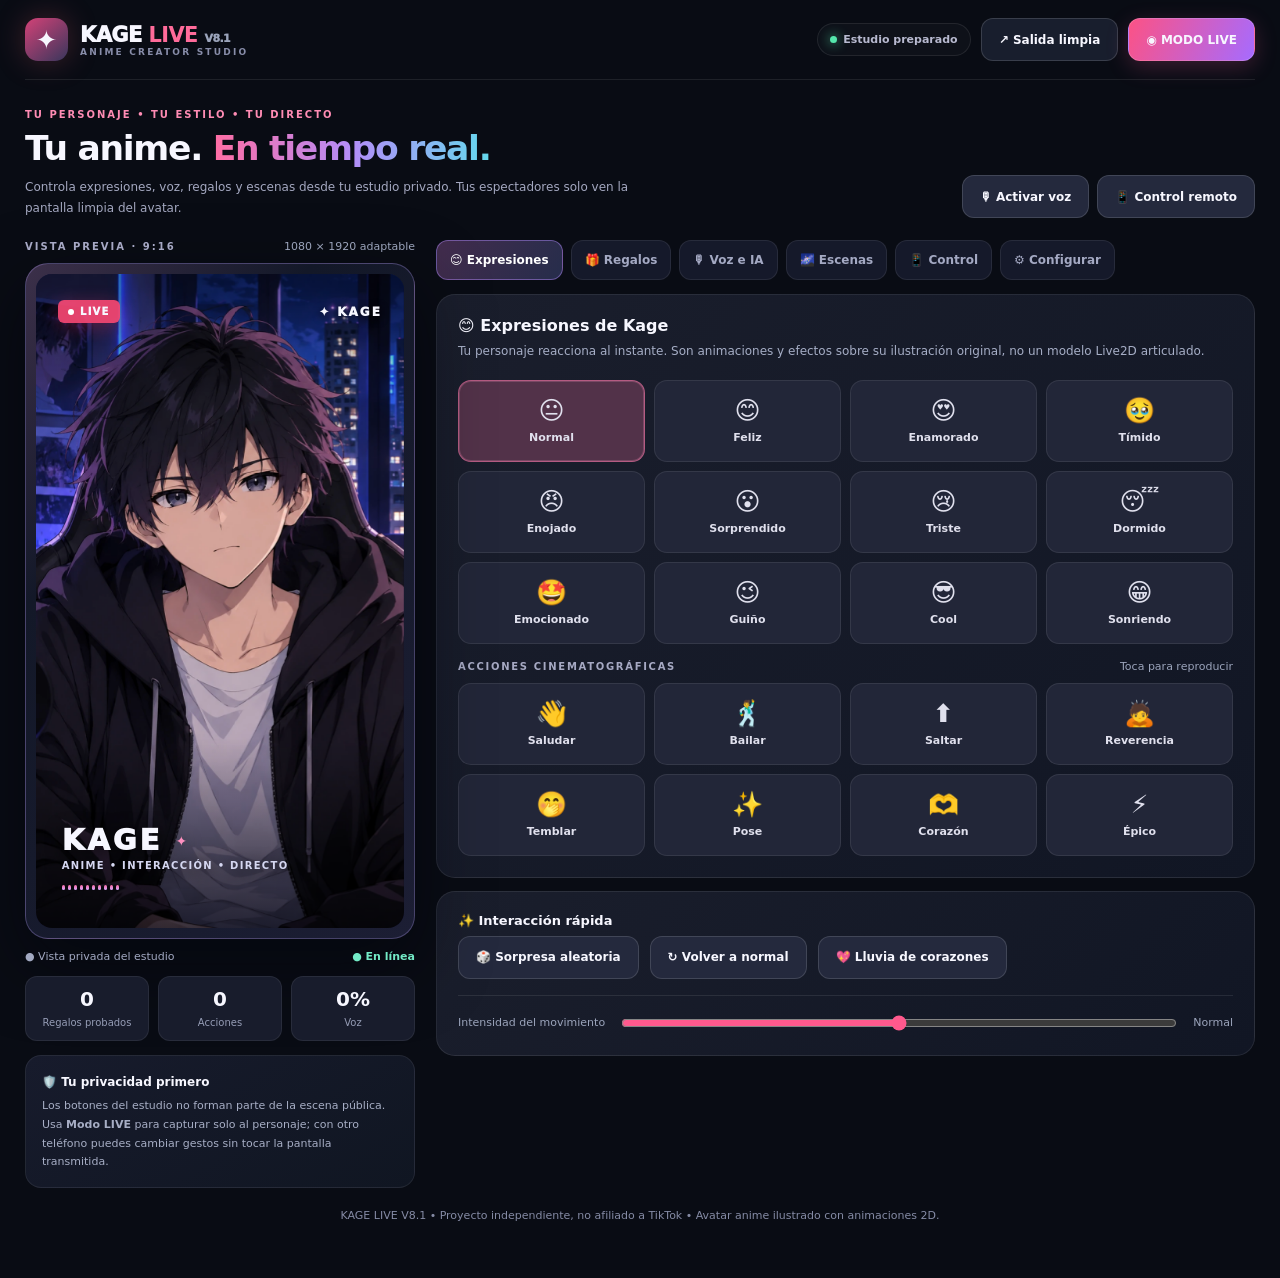
==== commit fe7e7eeb: "Add files via upload" ====
--- a/index.html
+++ b/index.html
@@ -1,76 +1,131 @@
-<!DOCTYPE html>
+<!doctype html>
 <html lang="es">
 <head>
-<meta charset="UTF-8" />
-<meta name="viewport" content="width=device-width, initial-scale=1.0, viewport-fit=cover" />
-<meta name="theme-color" content="#090b16" />
-<title>KAGE LIVE — Anime Avatar Studio</title>
+<meta charset="utf-8"><meta name="viewport" content="width=device-width,initial-scale=1,viewport-fit=cover">
+<meta name="theme-color" content="#080b16"><meta name="description" content="KAGE LIVE V8.1: avatar anime, estudio privado, salida limpia TikTok, control desde otro celular y animaciones.">
+<title>KAGE LIVE V8.1 — Anime Stream Studio</title>
+<link rel="manifest" href="manifest.webmanifest">
 <style>
-:root{color-scheme:dark;--bg:#090b16;--panel:#121727;--panel2:#171d30;--border:rgba(176,188,241,.13);--txt:#f6f4ff;--muted:#a2a7c2;--hot:#ee486b;--purple:#9a6cfa;--cyan:#52d8eb;--r:21px;font-family:Inter,ui-sans-serif,system-ui,-apple-system,'Segoe UI',sans-serif}
-*{box-sizing:border-box}body{margin:0;min-height:100vh;background:radial-gradient(ellipse 100% 65% at 46% -35%,#293054 0,transparent 67%),var(--bg);color:var(--txt)}button,input,textarea,select{font:inherit}button{cursor:pointer;-webkit-tap-highlight-color:transparent}button:focus-visible,input:focus-visible,select:focus-visible,textarea:focus-visible{outline:2px solid var(--cyan);outline-offset:2px}
-.shell{max-width:1440px;margin:auto;padding:22px 24px 38px}.topbar{display:flex;align-items:center;justify-content:space-between;margin-bottom:20px;gap:12px}.brand{display:flex;align-items:center;gap:13px}.logo{width:45px;height:45px;border-radius:15px;display:grid;place-items:center;background:linear-gradient(145deg,#fa4b68,#8d62ff);font-weight:1000;font-size:21px;box-shadow:0 8px 28px #c45dff37}.brand-title{font-size:18px;letter-spacing:.08em;font-weight:1000}.brand-title em{font-style:normal;color:#f06584}.brand-sub{font-size:11px;color:var(--muted);letter-spacing:.16em;margin-top:2px;font-weight:700}.status{font-size:12px;font-weight:800;border:1px solid #48dab842;color:#6df0ce;background:#0c2b2a;padding:9px 14px;border-radius:50px;display:flex;align-items:center;gap:8px}.status i{width:7px;height:7px;border-radius:50%;background:#66f9d4;box-shadow:0 0 10px #66f9d4}.grid{display:grid;grid-template-columns:minmax(250px,320px) minmax(380px,1fr) minmax(275px,325px);gap:20px;align-items:start}.panel{background:linear-gradient(145deg,rgba(25,30,50,.97),rgba(17,22,37,.95));border:1px solid var(--border);border-radius:var(--r);overflow:hidden;box-shadow:0 14px 40px #02030a23}.panel-head{padding:22px 21px 0}.panel-head h2{font-size:15px;margin:0;letter-spacing:.01em}.panel-head p{font-size:12px;line-height:1.5;color:var(--muted);margin:7px 0 0}.panel-body{padding:18px 18px 19px}.section-label{display:flex;align-items:center;justify-content:space-between;font-weight:800;font-size:11px;letter-spacing:.105em;color:#bcc0d6;text-transform:uppercase;margin:18px 1px 12px}.section-label:first-child{margin-top:0}.mini{font-size:10px;color:#848ba6;letter-spacing:0;text-transform:none}.exp-grid{display:grid;grid-template-columns:repeat(3,1fr);gap:8px}.exp{border:1px solid #30364d;border-radius:12px;background:#161b2d;color:#dfe1ed;padding:13px 4px 11px;min-width:0;transition:.18s transform,.18s background,.18s border;display:flex;gap:6px;flex-direction:column;align-items:center}.exp:hover,.exp:active{transform:translateY(-2px)}.exp.active{border-color:#c081ff;background:linear-gradient(150deg,#54386d,#2a2547);box-shadow:0 0 16px #8c55ff23}.emoji{font-size:22px;line-height:1}.exp span:last-child{font-size:10.5px;font-weight:700}.action-grid{display:grid;grid-template-columns:repeat(2,1fr);gap:9px}.action{background:#21263b;border:1px solid #383b54;border-radius:12px;color:#e5e1fc;padding:13px 10px;font-size:12px;font-weight:800;display:flex;align-items:center;justify-content:center;gap:9px}.action:hover{background:#333554}.action b{font-size:20px}.separator{height:1px;background:#ffffff13;margin:21px 0 18px}.toggle-row{display:flex;gap:10px;align-items:center;justify-content:space-between;margin:12px 0;color:#dde0ee;font-size:12px;font-weight:700}.toggle-row small{display:block;font-size:11px;font-weight:500;color:#9ca2b9;margin-top:3px}.switch{position:relative;display:inline-block;width:43px;height:24px;flex:none}.switch input{opacity:0;width:0;height:0}.rail{position:absolute;inset:0;background:#343850;border-radius:40px;transition:.2s}.rail:after{content:'';position:absolute;top:3px;left:3px;width:18px;height:18px;background:white;border-radius:50%;transition:.2s}.switch input:checked+.rail{background:linear-gradient(110deg,#fa4a6b,#966bff)}.switch input:checked+.rail:after{transform:translateX(19px)}
-.mid{display:flex;flex-direction:column;align-items:center;gap:13px}.stage-heading{display:flex;width:100%;align-items:center;justify-content:space-between;padding:0 8px}.stage-heading b{font-size:13px}.stage-heading small{font-size:11px;color:var(--muted)}.stage-frame{width:min(100%,475px);aspect-ratio:9/16;max-height:calc(100dvh - 140px);border-radius:22px;position:relative;overflow:hidden;background:#1b1534;border:2px solid #3c354e;box-shadow:0 22px 60px #0008,0 0 0 5px #ffffff06}.stage-inner{position:absolute;inset:0;overflow:hidden;background:radial-gradient(ellipse 90% 50% at 50% 45%,#69465b 0,#261b39 48%,transparent 100%),linear-gradient(150deg,#1c1730,#0d112a 70%)}.stage-inner:before{content:'';position:absolute;inset:-5%;opacity:.75;background:radial-gradient(ellipse 45% 21% at 54% 42%,#d13a6750,transparent),repeating-linear-gradient(105deg,transparent 0 95px,#a5aaff0c 97px 99px);animation:bgMove 16s linear infinite}.stage-inner:after{content:'';position:absolute;inset:0;background:linear-gradient(0deg,#090b19 0%,#10132920 37%,transparent 65%),radial-gradient(ellipse at 50% 90%,#fd4f6833,transparent 50%);pointer-events:none}.moon{position:absolute;top:15%;left:12%;width:76%;aspect-ratio:1;border-radius:50%;border:1px solid #b793ff40;box-shadow:0 0 0 24px #ffffff05,0 0 0 69px #ffffff03,inset 0 0 65px #ff587011;background:radial-gradient(circle,#6a3b6345,#3e305413 70%);animation:moonPulse 5s ease-in-out infinite}.moon:before,.moon:after{content:'';position:absolute;inset:10%;border:1px dashed #ac7bdc51;border-radius:50%;animation:spin 35s linear infinite}.moon:after{inset:21%;animation-direction:reverse;animation-duration:24s}.avatar-holder{position:absolute;bottom:-5%;left:50%;width:166%;aspect-ratio:1;transform:translateX(-50%);z-index:3;will-change:transform;animation:breathe 3.9s ease-in-out infinite}.avatar-holder canvas{width:100%;height:100%;display:block;filter:drop-shadow(0 13px 25px #05051694)}.avatar-holder.action-wave{animation:wave 1.1s ease-in-out 2}.avatar-holder.action-bow{animation:bow 1.6s ease-in-out 1}.avatar-holder.action-jump{animation:jump .85s ease-out 2}.avatar-holder.action-dance{animation:dance .8s ease-in-out 5}.avatar-holder.action-nod{animation:nod .7s ease-in-out 3}.hand-wave{position:absolute;z-index:5;font-size:75px;right:5%;top:37%;display:none;transform-origin:bottom center;filter:drop-shadow(0 6px 10px #0008)}.stage-inner.wave-active .hand-wave{display:block;animation:hand .32s ease-in-out 7 alternate}.sparkles{position:absolute;inset:0;z-index:7;overflow:hidden;pointer-events:none}.particle{position:absolute;font-size:28px;pointer-events:none;animation:particleUp 2.2s ease-out forwards;filter:drop-shadow(0 3px 7px #0008)}.fx-banner{position:absolute;left:9%;right:9%;top:27%;z-index:9;text-align:center;pointer-events:none;font-size:29px;font-weight:1000;text-shadow:0 2px 3px #110619,0 0 30px #fbdc74;animation:fxIn 3s ease-out forwards}.fx-banner small{display:block;font-size:14px;font-weight:800;margin-top:8px}.speech{position:absolute;z-index:10;top:11%;left:7%;right:7%;border:1px solid #ffffff35;border-radius:18px;background:#13172bd9;box-shadow:0 10px 28px #0005;backdrop-filter:blur(15px);min-height:52px;padding:12px 16px;text-align:center;color:#fff;font-size:14px;font-weight:800;line-height:1.35;opacity:0;transform:translateY(-10px) scale(.98);transition:.3s;pointer-events:none}.speech.visible{opacity:1;transform:translateY(0) scale(1)}.stage-top{position:absolute;z-index:8;top:14px;left:14px;right:14px;display:flex;align-items:center;justify-content:space-between}.live{padding:7px 10px;background:#fb3766;border-radius:7px;font-size:10px;letter-spacing:.13em;font-weight:1000;box-shadow:0 5px 25px #fc426959}.stage-top .handle{font-size:11px;font-weight:800;color:#eaeaff;background:#15172b78;padding:7px 10px;border-radius:9px}.stage-bottom{position:absolute;bottom:13px;left:17px;right:17px;z-index:8;display:flex;justify-content:space-between;align-items:flex-end;gap:10px}.avatar-tag{font-size:20px;letter-spacing:.15em;font-weight:1000;text-shadow:0 1px 7px #000}.avatar-tag small{display:block;color:#ccc8e6;font-size:10px;letter-spacing:.23em;font-weight:700}.stage-eq{display:flex;gap:3px;align-items:flex-end;height:22px;margin-bottom:3px}.stage-eq i{display:block;width:3px;border-radius:3px;background:#fa5275;height:8px;animation:eq 1s ease-in-out infinite alternate}.stage-eq i:nth-child(2){animation-delay:.2s}.stage-eq i:nth-child(3){animation-delay:.5s}.stage-eq i:nth-child(4){animation-delay:.1s}.stage-eq i:nth-child(5){animation-delay:.35s}.quickbar{display:flex;width:100%;justify-content:center;gap:10px;flex-wrap:wrap}.primary,.ghost{border:1px solid #4e415e;border-radius:11px;color:#fff;background:#23203d;padding:11px 16px;font-size:12px;font-weight:800;display:flex;align-items:center;justify-content:center;gap:8px}.primary{background:linear-gradient(100deg,#f34f74,#9b5fec);border:0;box-shadow:0 9px 22px #b4479238}.ghost:hover,.primary:hover{filter:brightness(1.1)}.note{max-width:465px;margin:1px auto 0;color:#a6a8bd;font-size:11px;text-align:center;line-height:1.5}
-.input-label{font-size:11px;color:#c7c9da;font-weight:800;display:block;margin-bottom:8px}.field{width:100%;background:#0d1223;color:#f8f7ff;border:1px solid #343a54;border-radius:11px;padding:12px 12px;font-size:13px;outline:0}.field::placeholder{color:#798099}.field:focus{border-color:#ac77e8}.field-row{display:flex;gap:9px;margin:12px 0}.field-row .primary{flex:1}.gift-grid{display:grid;grid-template-columns:repeat(2,1fr);gap:9px}.gift{border:1px solid #3a3b51;border-radius:13px;background:#20243a;color:#fff;padding:11px 5px;display:flex;align-items:center;flex-direction:column;gap:5px;transition:.15s}.gift:hover{background:#33344f;transform:translateY(-2px)}.gift .g-icon{font-size:27px}.gift strong{font-size:12px}.gift small{font-size:10px;color:#aaaeca}.gift.big{background:linear-gradient(135deg,#49344b,#252943)}.gift.big .g-icon{filter:drop-shadow(0 0 8px #ffdc6a66)}.sep-tiny{height:1px;background:#ffffff11;margin:18px 0}.form-voice{display:grid;grid-template-columns:1fr;gap:10px}.wide{width:100%}.message-field{min-height:74px;resize:vertical}.label-row{display:flex;justify-content:space-between;gap:10px}.lightfoot{font-size:11px;line-height:1.45;color:#939bb7;margin-top:10px}.mic-status{color:#b6b3d1;margin-top:12px;font-size:11px;min-height:28px;line-height:1.5}.footer{color:#747c96;font-size:10px;text-align:center;margin:25px auto 0}.hidden{display:none!important}.camera-preview{position:fixed;right:12px;bottom:12px;width:125px;height:95px;z-index:80;border:2px solid #9a6cfa;border-radius:12px;object-fit:cover;transform:scaleX(-1);display:none;opacity:.75}.camera-preview.on{display:block}.toast{position:fixed;top:16px;right:16px;z-index:99;background:#252640f2;border:1px solid #906fc0;border-radius:13px;padding:14px 18px;font-size:12px;max-width:300px;display:none;line-height:1.45;box-shadow:0 12px 30px #0009}.toast.show{display:block;animation:toastEnter .35s ease-out}.screen-mode .shell{padding:0;max-width:none}.screen-mode .topbar,.screen-mode .left-panel,.screen-mode .right-panel,.screen-mode .stage-heading,.screen-mode .quickbar,.screen-mode .note,.screen-mode .footer{display:none!important}.screen-mode .grid{display:block}.screen-mode .mid{display:block}.screen-mode .stage-frame{width:100vw;height:100dvh;aspect-ratio:auto;max-height:none;border:0;border-radius:0;box-shadow:none}.screen-mode .stage-inner{width:100%;height:100%}.screen-mode .screen-close{display:flex}.screen-close{display:none;position:fixed;right:12px;top:54px;z-index:91;background:#191c31c9;border:1px solid #ffffff44;border-radius:11px;color:#fff;padding:9px 12px;font-size:11px;font-weight:800}.screen-mode .avatar-holder{width:min(166vw,110vh)}.screen-mode .stage-frame{background:#0d1122}@keyframes breathe{0%,100%{transform:translateX(-50%) translateY(0) scale(1)}50%{transform:translateX(-50%) translateY(-8px) scale(1.009)}}@keyframes wave{0%,100%{transform:translateX(-50%) rotate(0deg)}35%{transform:translateX(-50%) rotate(2deg)}70%{transform:translateX(-50%) rotate(-2deg)}}@keyframes bow{0%,100%{transform:translateX(-50%) translateY(0) scale(1)}43%,70%{transform:translateX(-50%) translateY(55px) scale(1.06)}}@keyframes jump{0%,100%{transform:translateX(-50%)}45%{transform:translateX(-50%) translateY(-60px) rotate(-1.5deg)}}@keyframes dance{0%,100%{transform:translateX(-50%) rotate(-4deg)}50%{transform:translateX(-50%) rotate(4deg)}}@keyframes nod{0%,100%{transform:translateX(-50%) translateY(0)}45%{transform:translateX(-50%) translateY(22px)}}@keyframes hand{from{transform:rotate(-26deg)}to{transform:rotate(24deg)}}@keyframes bgMove{from{transform:translateX(-12px)}to{transform:translateX(12px)}}@keyframes spin{to{transform:rotate(360deg)}}@keyframes moonPulse{50%{opacity:.7;transform:scale(1.02)}}@keyframes particleUp{0%{transform:translateY(30px) scale(.7) rotate(0);opacity:0}15%{opacity:1}100%{transform:translateY(-400px) scale(1.5) rotate(28deg);opacity:0}}@keyframes fxIn{0%{opacity:0;transform:scale(.55)}20%{opacity:1;transform:scale(1.14)}28%{transform:scale(1)}80%{opacity:1}100%{opacity:0;transform:translateY(-50px)}}@keyframes eq{to{height:20px}}@keyframes toastEnter{from{transform:translateY(-9px);opacity:0}}
-@media(max-width:1190px){.grid{grid-template-columns:minmax(200px,280px) minmax(350px,1fr);gap:15px}.right-panel{grid-column:1/-1}.right-panel .panel-body{display:grid;grid-template-columns:1fr 1fr;gap:13px 20px}.right-panel .panel-body>.section-label,.right-panel .panel-body>.sep-tiny{grid-column:1/-1;margin:7px 0}.gift-grid{grid-template-columns:repeat(3,1fr)}}@media(max-width:770px){.shell{padding:14px 11px 27px}.topbar{margin:0 3px 14px}.brand-title{font-size:16px}.logo{width:40px;height:40px}.brand-sub{font-size:9px}.status{font-size:10px;padding:8px}.grid{display:flex;flex-direction:column;align-items:stretch;gap:16px}.mid{order:0}.left-panel{order:1}.right-panel{order:2}.stage-frame{width:min(100%,380px);max-height:none}.right-panel .panel-body{display:block}.gift-grid{grid-template-columns:repeat(3,1fr)}.panel-head{padding:17px 16px 0}.panel-body{padding:15px}.stage-heading{max-width:380px}.note{max-width:380px}.footer{margin-top:18px}}@media(max-width:370px){.gift-grid{grid-template-columns:repeat(2,1fr)}.status{display:none}.exp-grid{grid-template-columns:repeat(3,1fr)}}
+:root{color-scheme:dark;--bg:#090c14;--panel:#151927;--panel2:#1d2131;--line:#ffffff16;--fg:#f7f7ff;--muted:#959cb2;--pink:#ff598d;--purple:#b88bff;--cyan:#53e4dd;--green:#55e7ac;font-family:Inter,ui-sans-serif,system-ui,-apple-system,'Segoe UI',sans-serif}
+*{box-sizing:border-box}html,body{padding:0;margin:0;min-height:100%;background:var(--bg);color:var(--fg)}button,input,textarea,select{font:inherit}button{border:0;color:inherit;cursor:pointer;-webkit-tap-highlight-color:transparent}button:focus-visible,input:focus-visible,textarea:focus-visible{outline:2px solid var(--purple);outline-offset:3px}input,select,textarea{background:#0e1221;border:1px solid #ffffff29;border-radius:11px;color:white;padding:12px;width:100%;min-height:44px}input[type=range],input[type=checkbox]{accent-color:var(--pink);min-height:initial;padding:0}input[type=checkbox]{width:18px;height:18px}textarea{resize:vertical}button:disabled{opacity:.46;cursor:not-allowed}h1,h2,h3,p{margin-top:0}.muted{color:var(--muted)}.micro{font-size:11px;color:#9ba4bb}.tinylabel{font-weight:850;font-size:10px;letter-spacing:2px;color:#a7a9c5;text-transform:uppercase}.sr-only{position:absolute;width:1px;height:1px;overflow:hidden;clip:rect(0,0,0,0)}
+button.solid{background:linear-gradient(115deg,#fc5285,#a66bff);box-shadow:0 6px 22px #ee559239;border:1px solid #ffffff26}button.secondary{background:#24293d;border:1px solid #ffffff22}button.outlined{background:#181e2d;border:1px solid #ffffff24}button.green{background:#173f39;color:#8cffe5;border:1px solid #387d73}button.solid,button.secondary,button.outlined,button.green{border-radius:12px;padding:12px 17px;font-size:12px;font-weight:850;min-height:43px;display:inline-flex;gap:8px;align-items:center;justify-content:center}button:active{transform:scale(.98)}.app{max-width:1510px;padding:0 25px 34px;margin:0 auto}.top{height:80px;display:flex;align-items:center;gap:12px;justify-content:space-between;border-bottom:1px solid var(--line)}.brand{display:flex;align-items:center;gap:12px;white-space:nowrap}.brand-icon{width:43px;height:43px;border-radius:13px;background:linear-gradient(140deg,#d34277,#39365c);box-shadow:0 0 30px #e95c7140;display:grid;place-items:center;font-size:26px;font-weight:900}.brand-text{font-weight:950;font-size:21px;letter-spacing:-.6px}.brand-text b{color:#ff6b9a}.brand-sub{font-weight:800;color:#888da9;letter-spacing:2.2px;font-size:9px}.top-right{display:flex;gap:10px;align-items:center}.pill{border:1px solid var(--line);border-radius:30px;padding:9px 12px;color:#b8bad0;background:#ffffff06;font-size:11px;font-weight:760;white-space:nowrap}.dot{display:inline-block;height:7px;width:7px;border-radius:50%;background:var(--green);box-shadow:0 0 12px var(--green);margin-right:6px}.hero{padding:29px 0 22px;display:flex;justify-content:space-between;align-items:end;gap:20px}.hero h1{font-size:clamp(27px,2.7vw,38px);line-height:1.14;letter-spacing:-1.3px;margin:9px 0}.hero p{font-size:12px;line-height:1.7;color:#a4a8c0;max-width:650px;margin:0}.gradient{background:linear-gradient(90deg,#ff6da3,#b38df8,#64d9ed);-webkit-background-clip:text;background-clip:text;color:transparent}.hero-quick{display:flex;gap:8px;flex-wrap:wrap}.workspace{display:grid;grid-template-columns:minmax(300px,390px) minmax(0,1fr);gap:21px;align-items:start}.preview-col{position:sticky;top:14px}.section-head{display:flex;align-items:center;justify-content:space-between;margin-bottom:10px}.preview-frame{padding:10px;border:1px solid #b39cf350;background:linear-gradient(130deg,#3c304a,#131828 30%,#1c1e34);border-radius:23px;box-shadow:0 24px 70px #01030b88}.preview-meta{display:flex;justify-content:space-between;gap:8px;color:#a2a9c2;font-size:11px;margin-top:11px}.preview-meta b{color:#73ebc7}.info-card{margin-top:14px;border:1px solid #ffffff13;background:linear-gradient(150deg,#171b2c,#101622);padding:15px 16px;border-radius:16px}.info-card strong{font-size:12px}.info-card p{color:#a7aec5;line-height:1.7;font-size:11px;margin:7px 0 0}.stats{display:flex;gap:9px;margin-top:13px}.stat{flex:1;text-align:center;padding:10px 5px;background:#181c2c;border:1px solid #ffffff12;border-radius:12px}.stat b{font-size:20px;display:block;font-variant-numeric:tabular-nums}.stat span{font-size:10px;color:#959cb5}
+.controls{min-width:0}.tabbar{display:flex;gap:8px;flex-wrap:wrap;margin-bottom:14px}.tab{padding:12px 13px;border:1px solid #ffffff14;background:#15192a;border-radius:12px;color:#a4a9c3;font-weight:850;font-size:12px}.tab.active{color:white;border-color:#b68cff75;background:linear-gradient(120deg,#432c4d,#262d4b)}.tabpanel{display:none}.tabpanel.active{display:block}.panel{background:linear-gradient(135deg,#1a1e2c,#111624);border:1px solid #ffffff16;border-radius:19px;margin-bottom:13px;padding:21px}.panel h2{margin:0 0 7px;font-size:16px}.panel h3{margin:0 0 8px;font-size:13px}.panel p.desc{font-size:12px;line-height:1.65;color:#a6aec6;margin:0 0 18px}.labelrow{display:flex;justify-content:space-between;align-items:center;gap:10px;margin:16px 0 10px}.labelrow:first-child{margin-top:0}.labelrow strong{font-size:10px;letter-spacing:1.7px;color:#a6a9c3;text-transform:uppercase}.grid-emo{display:grid;grid-template-columns:repeat(4,minmax(0,1fr));gap:9px}.grid-act{display:grid;grid-template-columns:repeat(4,minmax(0,1fr));gap:9px}.grid-gift{display:grid;grid-template-columns:repeat(4,minmax(0,1fr));gap:9px}.tile{background:#222638;border:1px solid #ffffff15;border-radius:13px;padding:12px 5px;min-height:82px;display:flex;flex-direction:column;justify-content:center;align-items:center;gap:8px;color:#e0e0ed;font-weight:800;font-size:11px;transition:background .18s}.tile:hover{background:#313149}.tile.active{border-color:#ff7bae91;background:#523249;box-shadow:inset 0 0 0 1px #ff92c139}.tile .emoji{font-size:25px;line-height:1}.tile small{font-size:9px;color:#aab0c6}.inputrow{display:flex;gap:11px;align-items:end;flex-wrap:wrap}.field{min-width:135px;flex:1}.field label{display:block;color:#b5b9cc;font-size:11px;font-weight:800;margin-bottom:7px}.help{font-size:11px;color:#a9b0c9;line-height:1.65}.callout{font-size:11px;line-height:1.8;color:#c9bce5;background:#a78bff13;border-left:3px solid #b38afe;border-radius:0 10px 10px 0;padding:9px 12px}.divider{height:1px;background:var(--line);margin:16px 0}.range-field{display:flex;gap:14px;align-items:center}.range-field input{flex:1}.meter{height:9px;border-radius:20px;background:#2b2e47;flex:1;overflow:hidden}.meterfill{width:0;height:100%;background:linear-gradient(90deg,#4bd8ce,#be95ff,#ff6a9a)}.meterrow{display:flex;align-items:center;gap:12px;margin:15px 0}.tog{display:flex;justify-content:space-between;align-items:center;padding:12px 0;gap:12px;border-bottom:1px solid #ffffff0b;color:#c8cfe1;font-size:12px}.linkbox{display:flex;gap:8px}.linkbox input{font-size:13px;font-weight:900;letter-spacing:1px}.steps{counter-reset:step;display:grid;gap:12px}.step{position:relative;padding:13px 15px 13px 43px;border:1px solid #ffffff13;border-radius:13px;background:#222639;font-size:12px;line-height:1.6;color:#d0d4e2}.step:before{counter-increment:step;content:counter(step);position:absolute;top:13px;left:12px;background:#ff619550;color:#ffc2d8;width:23px;height:23px;display:grid;place-items:center;border-radius:50%;font-size:12px;font-weight:900}.toastui{position:fixed;bottom:18px;left:50%;transform:translateX(-50%) translateY(25px);opacity:0;pointer-events:none;background:#292b41;box-shadow:0 9px 50px #0009;border:1px solid #ffffff35;color:white;padding:13px 18px;border-radius:13px;max-width:90vw;z-index:50;font-size:13px;transition:.2s}.toastui.visible{opacity:1;transform:translateX(-50%) translateY(0)}.eventlog{height:168px;overflow:auto;border:1px solid #ffffff13;background:#0f1320;border-radius:12px;padding:10px}.logrow{font-size:11px;line-height:1.6;padding:7px 3px;border-bottom:1px solid #ffffff0c;color:#bcbcd1}.logrow time{color:#707890;margin-right:9px}.footnote{font-size:11px;color:#858ba5;line-height:1.8;margin:18px 0;text-align:center}
+/* This is the only visual layer displayed or captured in LIVE. No controls are part of the stage. */
+.stage{width:100%;aspect-ratio:9/16;position:relative;background:#080e2c;overflow:hidden;isolation:isolate;border-radius:16px;user-select:none;-webkit-user-select:none;touch-action:manipulation}.avatar{position:absolute;inset:0;background-image:url('avatar.webp');background-position:center;background-size:100% 100%;background-repeat:no-repeat;transform-origin:50% 43%;animation:breathing 4.2s ease-in-out infinite;will-change:transform;filter:saturate(1.08)}.stage[data-theme=rose] .avatar{filter:saturate(1.2) hue-rotate(-8deg)}.stage[data-theme=blue] .avatar{filter:saturate(1.17) hue-rotate(12deg)}.stage[data-theme=mono] .avatar{filter:grayscale(.85) contrast(1.1)}.stage[data-mood=sad] .avatar,.stage[data-mood=sleep] .avatar{filter:saturate(.77) brightness(.90)}.stage[data-mood=angry] .avatar{filter:contrast(1.14) saturate(1.2)}.stage[data-mood=excited] .avatar,.stage[data-mood=love] .avatar{filter:saturate(1.3) brightness(1.07)}
+@keyframes breathing{0%,100%{transform:translate(0,0) scale(1)}50%{transform:translate(0,.48%) scale(1.016)}}.stage.action-wave .avatar{animation:wave .63s ease-in-out 3}.stage.action-dance .avatar{animation:dance .68s ease-in-out 7}.stage.action-jump .avatar{animation:jump .62s ease-in-out 3}.stage.action-bow .avatar{animation:bow .9s ease-in-out 2}.stage.action-shake .avatar{animation:shake .48s ease-in-out 5}.stage.action-pose .avatar{animation:pose 1.1s ease-in-out 2}.stage.action-heart .avatar{animation:heartpulse .58s ease-in-out 5}.stage.action-hype .avatar{animation:hype .25s ease-in-out 12}
+@keyframes wave{0%,100%{transform:rotate(-1deg)}50%{transform:rotate(2deg) translateY(-.6%)}}@keyframes dance{0%,100%{transform:rotate(-2.3deg) translateY(0)}50%{transform:rotate(2.3deg) translateY(-1.4%)}}@keyframes jump{0%,100%{transform:translateY(0)}52%{transform:translateY(-4.8%)}}@keyframes bow{0%,100%{transform:translateY(0) scale(1)}55%{transform:translateY(4.4%) scale(.95)}}@keyframes shake{0%,100%{transform:translateX(-1%)}50%{transform:translateX(1%)}}@keyframes pose{0%,100%{transform:rotate(-1deg) scale(1)}45%{transform:rotate(3deg) scale(1.03)}}@keyframes heartpulse{0%,100%{transform:scale(1)}50%{transform:scale(1.045)}}@keyframes hype{0%,100%{transform:translateY(0)}50%{transform:translateY(-1.5%)}}
+.stage-glow{position:absolute;inset:0;pointer-events:none;background:linear-gradient(0deg,#050b23c7,transparent 29%,transparent 68%,#03072254);mix-blend-mode:multiply}.stage[data-theme=rose] .stage-glow{background:linear-gradient(5deg,#160721e1,transparent 38%,#a741771b)}.stage[data-theme=blue] .stage-glow{background:linear-gradient(0deg,#061b3ad9,transparent 33%,#0b95e719)}.stage[data-theme=mono] .stage-glow{background:linear-gradient(0deg,#050507e1,transparent 48%)}
+.face-mood{position:absolute;inset:0;pointer-events:none}.mouth-svg{position:absolute;inset:0;width:100%;height:100%}.mouth-open{opacity:0;transform-origin:479px 696px;transform-box:view-box;transition:opacity .08s,transform .08s}.stage.talking .mouth-open{opacity:1}.mouth-patch{fill:#d1a59b;filter:blur(1.8px)}.mouth-hole{fill:#4a2733;stroke:#53303c;stroke-width:1.8}.mouth-tongue{fill:#c87b83;opacity:.75}.stage[data-mood=love] .mouth-svg,.stage[data-mood=excited] .mouth-svg{filter:saturate(1.3) brightness(1.07)}.stage[data-mood=angry] .mouth-svg{filter:contrast(1.14) saturate(1.2)}.stage[data-mood=sad] .mouth-svg,.stage[data-mood=sleep] .mouth-svg{filter:saturate(.77) brightness(.9)}.eyelid{position:absolute;height:.65%;background:#c99b98;border-bottom:2px solid #272037;border-radius:50%;opacity:0;transition:opacity .065s}.eyelid.left{left:32.0%;top:32.9%;width:9.7%;transform:rotate(-8deg)}.eyelid.right{left:54.8%;top:31.7%;width:9.3%;transform:rotate(7deg)}.stage.blink .eyelid{opacity:1}.stage[data-mood=sleep] .eyelid{opacity:1}.stage[data-mood=wink] .eyelid.right{opacity:1}.mood-tag{display:none;position:absolute;z-index:3;font-size:clamp(16px,3vw,30px);filter:drop-shadow(0 5px 6px #0009);animation:float 1.8s ease-in-out infinite}.stage[data-mood=love] .tag-love,.stage[data-mood=shy] .tag-shy,.stage[data-mood=angry] .tag-angry,.stage[data-mood=sad] .tag-sad,.stage[data-mood=surprise] .tag-surprise,.stage[data-mood=excited] .tag-excited,.stage[data-mood=sleep] .tag-sleep,.stage[data-mood=happy] .tag-happy,.stage[data-mood=cool] .tag-cool,.stage[data-mood=wink] .tag-wink{display:block}@keyframes float{0%,100%{transform:translateY(0) rotate(-5deg)}50%{transform:translateY(-14%) rotate(7deg)}}
+.tag-love{top:10%;right:20%}.tag-shy{top:21%;left:31%}.tag-angry{top:12%;right:16%}.tag-sad{top:20%;right:22%}.tag-surprise{top:10%;right:12%}.tag-excited{top:16%;right:12%}.tag-sleep{top:12%;right:16%}.tag-happy{top:25%;right:15%}.tag-cool{top:12%;right:17%}.tag-wink{top:14%;left:26%}
+.stage-header{position:absolute;inset:4% 6% auto;display:flex;justify-content:space-between;gap:8px;align-items:center;z-index:4}.live-tag{font-weight:950;letter-spacing:1.2px;font-size:10px;background:#f44772ee;border-radius:6px;padding:6px 10px;box-shadow:0 4px 18px #fb346a49}.live-tag:before{content:'';display:inline-block;width:6px;height:6px;border-radius:50%;background:white;margin-right:6px;animation:flash 1.4s infinite}.stage-brand{font-size:12px;letter-spacing:2px;font-weight:1000;text-shadow:0 2px 9px #000}@keyframes flash{50%{opacity:.25}}.stage-footer{position:absolute;bottom:5%;left:7%;right:7%;z-index:4;text-shadow:0 3px 17px #000e}.stage-footer strong{display:block;font-size:clamp(17px,4.4vw,29px);letter-spacing:3px;font-weight:1000}.stage-footer span{display:block;font-weight:800;font-size:clamp(7px,1.5vw,10px);letter-spacing:1.3px;color:#d5d7f1;margin-top:3px}.waves{display:flex;gap:3px;align-items:center;height:16px;margin-top:9px}.waves i{width:3px;height:5px;background:linear-gradient(#ff6ca5,#d0a8ff);border-radius:5px;transition:height .08s}.particle-box{position:absolute;inset:0;pointer-events:none;overflow:hidden;z-index:5}.particle{position:absolute;bottom:16%;left:50%;font-size:25px;animation:fly 2.3s ease-out forwards;filter:drop-shadow(0 4px 6px #000a)}@keyframes fly{0%{transform:translate(0,0) scale(.4);opacity:0}15%{opacity:1}100%{transform:translate(var(--dx),var(--dy)) rotate(var(--rot)) scale(1.4);opacity:0}}.gift-toast{position:absolute;left:6%;right:6%;top:69%;z-index:6;display:flex;align-items:center;gap:10px;background:linear-gradient(110deg,#111126e8,#632b57e6);border:1px solid #ffc2e188;box-shadow:0 10px 28px #0006;padding:10px 12px;border-radius:15px;opacity:0;transform:translateY(12px) scale(.96);transition:.24s;pointer-events:none}.gift-toast.show{opacity:1;transform:translateY(0) scale(1)}.gift-toast .gift-emoji{font-size:30px}.gift-toast strong{display:block;font-size:clamp(10px,2.5vw,14px)}.gift-toast small{font-size:clamp(8px,1.9vw,10px);color:#f9d7ed}.caption-line{position:absolute;z-index:4;top:78%;left:7%;right:7%;color:white;font-size:clamp(10px,2.2vw,16px);font-weight:900;text-align:center;text-shadow:0 2px 6px #000,0 0 16px #000;opacity:0;transition:.2s;pointer-events:none}.caption-line.show{opacity:1}
+/* STREAM OUTPUT: exact edge-to-edge composition with no clickable controls. */
+.live-screen{display:none;position:fixed;inset:0;background:#050813;z-index:99;justify-content:center;align-items:center;overflow:hidden}.live-screen:before{content:'';position:absolute;inset:-30px;background-image:url('avatar.webp');background-size:cover;background-position:center;filter:blur(28px) brightness(.31);opacity:.85;pointer-events:none}.live-screen .stage{width:min(100vw,56.25dvh);height:auto;max-height:100dvh;aspect-ratio:9/16;border-radius:0;flex:none;z-index:1}.live-active .live-screen,.standalone-live .live-screen{display:flex}.live-active .app,.standalone-live .app{display:none}.standalone-live .live-screen{z-index:1}.live-active,.standalone-live{overflow:hidden}.standalone-live .live-screen .stage{width:min(100vw,56.25dvh)}.live-screen .stage-footer strong{font-size:clamp(18px,4vw,34px)}.live-screen .stage-footer span{font-size:clamp(9px,1.5vw,14px)}
+/* Remote controller intentionally never renders a video output. */
+.remote-only .app,.remote-only .live-screen{display:none}.remote-page{display:none;padding:24px 16px 40px;max-width:720px;margin:auto}.remote-only .remote-page{display:block}.remote-banner{padding:24px;border:1px solid #ffffff22;border-radius:23px;background:linear-gradient(130deg,#34203c,#151b31);margin:18px 0}.remote-banner h1{margin:0 0 8px}.remote-banner p{font-size:12px;line-height:1.7;color:#c1c6da}.remote-panel{border:1px solid #ffffff1c;border-radius:17px;padding:18px;background:#151a2b;margin:12px 0}.remote-panel h2{font-size:15px}.remote-only .tile{min-height:77px}
+@media(max-width:980px){.workspace{grid-template-columns:minmax(275px,370px) minmax(0,1fr)}.grid-emo,.grid-gift,.grid-act{grid-template-columns:repeat(3,minmax(0,1fr))}}@media(max-width:760px){.app{padding:0 13px 30px}.top{height:67px}.brand-icon{width:36px;height:36px;font-size:21px}.brand-text{font-size:17px}.brand-sub{font-size:8px}.top-right .pill{display:none}.top-right button{padding:10px 12px;font-size:11px}.hero{padding:23px 3px 18px;display:block}.hero h1{font-size:28px}.hero-quick{margin-top:14px}.workspace{display:flex;flex-direction:column}.preview-col{position:static;width:100%;max-width:420px;margin:auto}.preview-frame{padding:7px}.preview-frame .stage{max-height:65vh;width:100%;aspect-ratio:9/16;margin:auto;max-width:calc(65vh * 9/16)}.controls{width:100%}.tabbar{display:grid;grid-template-columns:repeat(3,minmax(0,1fr));gap:7px}.tab{padding:11px 3px;font-size:11px}.grid-emo,.grid-act,.grid-gift{grid-template-columns:repeat(4,minmax(0,1fr));gap:6px}.tile{min-height:78px;font-size:10px}.tile .emoji{font-size:24px}.panel{padding:15px}.info-card{display:none}.stats{display:none}}@media(max-width:380px){.grid-emo,.grid-act,.grid-gift{grid-template-columns:repeat(3,minmax(0,1fr))}.brand-sub{display:none}.hero-quick button{flex:1}.top-right .outlined{display:none}}
+@media(max-aspect-ratio:9/16){.live-screen .stage{width:100vw!important;height:100dvh!important;max-height:none!important;aspect-ratio:auto!important}.live-screen .avatar{background-size:cover!important}}
+@media(prefers-reduced-motion:reduce){.avatar{animation:none}.particle{animation-duration:.3s}.mood-tag{animation:none}}
 </style>
 </head>
 <body>
-<div class="shell" id="appShell">
-<header class="topbar"><div class="brand"><div class="logo">影</div><div><div class="brand-title">KAGE <em>LIVE</em></div><div class="brand-sub">ANIME AVATAR STUDIO · V6</div></div></div><div class="status"><i></i> ESTUDIO LISTO</div></header>
-<main class="grid">
-<section class="panel left-panel"><div class="panel-head"><h2>✦ Control del personaje</h2><p>Cambia su personalidad y hazlo reaccionar como un protagonista de anime.</p></div><div class="panel-body"><div class="section-label">Expresiones <span class="mini">12 emociones</span></div><div class="exp-grid" id="expressions"></div><div class="section-label">Acciones de anime <span class="mini">Movimiento</span></div><div class="action-grid" id="actions"></div><div class="separator"></div><div class="section-label">Seguimiento en vivo</div><div class="toggle-row"><div>Micrófono / lipsync<small>La boca reacciona a tu voz</small></div><label class="switch"><input id="micToggle" type="checkbox"><span class="rail"></span></label></div><div class="toggle-row"><div>Seguimiento de rostro<small>Detecta guiños, boca y sonrisa</small></div><label class="switch"><input id="faceToggle" type="checkbox"><span class="rail"></span></label></div><div class="toggle-row"><div>Parpadeo automático<small>Movimiento natural</small></div><label class="switch"><input id="blinkToggle" type="checkbox" checked><span class="rail"></span></label></div><div class="toggle-row"><div>Animaciones ambientales<small>Luces y energía anime</small></div><label class="switch"><input id="motionToggle" type="checkbox" checked><span class="rail"></span></label></div><div class="mic-status" id="micStatus">Micrófono y cámara apagados. Se activan solamente con tu permiso.</div></div></section>
-<section class="mid"><div class="stage-heading"><b>◉ VISTA PREVIA DEL AVATAR</b><small>Formato vertical 9:16</small></div><div class="stage-frame" id="stageFrame"><div class="stage-inner" id="stageInner"><div class="moon"></div><div class="stage-top"><span class="live">● PREVIEW</span><span class="handle">@KageAnime</span></div><div class="avatar-holder" id="avatar"><canvas id="avatarCanvas" width="768" height="768" aria-label="Avatar anime masculino animado"></canvas></div><div class="hand-wave" id="waveHand">👋</div><div class="sparkles" id="sparkles"></div><div class="speech" id="speech" aria-live="polite"></div><div class="stage-bottom"><div class="avatar-tag">KAGE <small>YOUR ANIME COMPANION</small></div><div class="stage-eq"><i></i><i></i><i></i><i></i><i></i></div></div></div></div><div class="quickbar"><button class="primary" id="fullStage">▣ Modo transmisión</button><button class="ghost" id="randomize">✦ Sorpréndeme</button><button class="ghost" id="muteSpeech">🔊 Voz activada</button></div><p class="note">Para compartir el personaje en TikTok, transmite o captura la pantalla de esta página. El acceso a compartir pantalla depende de las funciones disponibles en tu cuenta y dispositivo.</p></section>
-<section class="panel right-panel"><div class="panel-head"><h2>🎁 Regalos y agradecimientos</h2><p>Simula regalos para ensayar reacciones. El modo automático requiere una conexión externa al chat LIVE de TikTok.</p></div><div class="panel-body"><div class="section-label">¿Quién te envió el regalo?</div><label class="input-label" for="viewerName">Nombre del espectador</label><input class="field" id="viewerName" placeholder="Ej: @mariana_23" maxlength="45" value="@tu_fan"/><div class="section-label">Regalos frecuentes <span class="mini">Púlsalos para reaccionar</span></div><div class="gift-grid" id="gifts"></div><div class="sep-tiny"></div><div class="section-label">Di algo personalizado</div><label class="input-label" for="customText">Mensaje que dirá el avatar</label><textarea class="field message-field" id="customText" maxlength="250" placeholder="¡Gracias por acompañarme esta noche!">¡Hola, bienvenidos al directo! Gracias por estar conmigo.</textarea><div class="field-row"><button class="primary wide" id="sayCustom">▶ Hablar y animar</button></div><div class="section-label">Personalidad</div><label class="input-label" for="voiceSelect">Estilo de agradecimiento</label><select class="field" id="voiceSelect"><option value="sweet">Cálido y kawaii</option><option value="cool">Guapo y misterioso</option><option value="epic">Épico y energético</option></select><div class="lightfoot">La voz se genera mediante el sintetizador de tu navegador. La calidad y la voz española disponible pueden variar según tu celular.</div></div></section>
-</main><div class="footer">KAGE LIVE V6 · Avatar basado en tu referencia · Demo manual · Sin acceso automático a la cuenta de TikTok</div></div>
-<button id="screenClose" class="screen-close">✕ Salir de pantalla completa</button><video class="camera-preview" id="cameraPreview" autoplay playsinline muted></video><div role="status" class="toast" id="toast"></div>
-<img id="characterSource" src="avatar.png" alt="" style="display:none"/>
+<template id="stageTemplate">
+<div class="stage" data-mood="neutral" data-theme="city" aria-label="Avatar anime Kage en una ciudad nocturna">
+<div class="avatar"></div><div class="stage-glow"></div>
+<div class="face-mood">
+<svg class="mouth-svg" viewBox="0 0 941 1672" preserveAspectRatio="none" aria-hidden="true"><g class="mouth-open"><path class="mouth-patch" d="M439 677 Q482 672 526 677 L525 714 Q480 719 437 714 Z"/><ellipse class="mouth-hole" cx="480" cy="696" rx="29" ry="11"/><ellipse class="mouth-tongue" cx="480" cy="701" rx="15" ry="3.5"/></g></svg>
+<span class="eyelid left"></span><span class="eyelid right"></span>
+<span class="mood-tag tag-love">💗</span><span class="mood-tag tag-shy">💞</span><span class="mood-tag tag-angry">💢</span><span class="mood-tag tag-sad">💧</span><span class="mood-tag tag-surprise">❗</span><span class="mood-tag tag-excited">✨</span><span class="mood-tag tag-sleep">💤</span><span class="mood-tag tag-happy">🌸</span><span class="mood-tag tag-cool">⚡</span><span class="mood-tag tag-wink">✦</span>
+</div>
+<div class="stage-header"><span class="live-tag">LIVE</span><span class="stage-brand">✦ KAGE</span></div>
+<div class="particle-box"></div>
+<div class="gift-toast"><span class="gift-emoji">🌹</span><div><strong>¡Gracias!</strong><small>Regalo recibido</small></div></div>
+<div class="caption-line"></div>
+<div class="stage-footer"><strong>KAGE <span style="font-size:.48em;display:inline;color:#ff91c0;vertical-align:middle">✦</span></strong><span>ANIME • INTERACCIÓN • DIRECTO</span><div class="waves"><i></i><i></i><i></i><i></i><i></i><i></i><i></i><i></i><i></i><i></i></div></div>
+</div>
+</template>
+<div class="app">
+<header class="top"><div class="brand"><div class="brand-icon">✦</div><div><div class="brand-text">KAGE <b>LIVE</b> <span class="micro">V8.1</span></div><div class="brand-sub">ANIME CREATOR STUDIO</div></div></div><div class="top-right"><span class="pill"><span class="dot"></span><span id="statusTop">Estudio preparado</span></span><button class="outlined" id="openOutput">↗ Salida limpia</button><button class="solid" id="goLive">◉ MODO LIVE</button></div></header>
+<section class="hero"><div><div class="tinylabel" style="color:#ff8cb4">TU PERSONAJE • TU ESTILO • TU DIRECTO</div><h1>Tu anime. <span class="gradient">En tiempo real.</span></h1><p>Controla expresiones, voz, regalos y escenas desde tu estudio privado. Tus espectadores solo ven la pantalla limpia del avatar.</p></div><div class="hero-quick"><button class="secondary" id="quickMic">🎙 Activar voz</button><button class="secondary" id="quickRemote">📱 Control remoto</button></div></section>
+<main class="workspace">
+<aside class="preview-col"><div class="section-head"><span class="tinylabel">VISTA PREVIA · 9:16</span><span class="micro" id="previewNote">1080 × 1920 adaptable</span></div><div class="preview-frame"><div id="stageStudio"></div></div><div class="preview-meta"><span>● Vista privada del estudio</span><span><b id="studioState">● En línea</b></span></div><div class="stats"><div class="stat"><b id="giftCounter">0</b><span>Regalos probados</span></div><div class="stat"><b id="actionCounter">0</b><span>Acciones</span></div><div class="stat"><b id="voiceCounter">0%</b><span>Voz</span></div></div><div class="info-card"><strong>🛡️ Tu privacidad primero</strong><p>Los botones del estudio no forman parte de la escena pública. Usa <b>Modo LIVE</b> para capturar solo al personaje; con otro teléfono puedes cambiar gestos sin tocar la pantalla transmitida.</p></div></aside>
+<div class="controls">
+<nav class="tabbar" role="tablist" aria-label="Controles del avatar">
+<button class="tab active" data-tab="express" role="tab" aria-selected="true">😊 Expresiones</button><button class="tab" data-tab="gifts" role="tab" aria-selected="false">🎁 Regalos</button><button class="tab" data-tab="audio" role="tab" aria-selected="false">🎙 Voz e IA</button><button class="tab" data-tab="scenes" role="tab" aria-selected="false">🌌 Escenas</button><button class="tab" data-tab="remote" role="tab" aria-selected="false">📱 Control</button><button class="tab" data-tab="guide" role="tab" aria-selected="false">⚙️ Configurar</button>
+</nav>
+<section class="tabpanel active" data-panel="express"><div class="panel"><h2>😊 Expresiones de Kage</h2><p class="desc">Tu personaje reacciona al instante. Son animaciones y efectos sobre su ilustración original, no un modelo Live2D articulado.</p><div class="grid-emo" id="expressionGrid"></div><div class="labelrow"><strong>Acciones cinematográficas</strong><span class="micro">Toca para reproducir</span></div><div class="grid-act" id="actionGrid"></div></div><div class="panel"><h3>✨ Interacción rápida</h3><div class="inputrow"><button class="secondary" id="randomEmote">🎲 Sorpresa aleatoria</button><button class="secondary" id="resetAvatar">↻ Volver a normal</button><button class="secondary" id="heartsNow">💖 Lluvia de corazones</button></div><div class="divider"></div><div class="range-field"><span class="micro">Intensidad del movimiento</span><input type="range" min="0" max="2" value="1" step=".1" id="motionSlider" aria-label="Intensidad de animación"><span class="micro" id="motionText">Normal</span></div></div></section>
+<section class="tabpanel" data-panel="gifts"><div class="panel"><h2>🎁 Regalos y agradecimientos</h2><p class="desc">Escribe quién envió el regalo y actívalo. Por ahora son pruebas manuales: no leen datos reales de TikTok.</p><div class="inputrow" style="margin-bottom:16px"><div class="field"><label for="viewerName">Nombre del espectador</label><input id="viewerName" maxlength="36" value="Mi comunidad" placeholder="@usuario"></div><div class="field" style="flex:0 1 185px"><label for="giftCount">Cantidad</label><input id="giftCount" type="number" min="1" max="999" value="1"></div></div><div class="grid-gift" id="giftGrid"></div><div class="divider"></div><label class="tog">🔊 Pronunciar agradecimientos <input id="ttsEnabled" type="checkbox" checked></label><label class="tog">🗣️ Mostrar subtítulos en LIVE <input id="captionsEnabled" type="checkbox" checked></label><div class="callout" style="margin-top:14px">Para automatizar regalos reales de TikTok se necesita una integración externa. Esta versión no simula una conexión oficial.</div></div></section>
+<section class="tabpanel" data-panel="audio"><div class="panel"><h2>🎤 Tu voz mueve la boca</h2><p class="desc">Análisis del volumen con el micrófono de Chrome. Tu audio no se sube a ningún servidor desde esta página.</p><div class="inputrow"><button class="solid" id="micButton">🎙 Encender micrófono</button><button class="secondary" id="testMouth">▶ Probar animación</button></div><div class="meterrow"><span class="micro">Volumen</span><div class="meter"><div class="meterfill" id="micMeter"></div></div><strong id="meterPct" style="font-size:11px;min-width:32px">0%</strong></div><div class="range-field"><span class="micro">Sensibilidad</span><input id="sensitivity" type="range" min="1" max="10" value="6"><span class="micro" id="senseText">6/10</span></div><div class="divider"></div><h3>🗣️ Kage habla</h3><div class="field"><label for="customSpeech">Texto para que lo diga el avatar</label><textarea id="customSpeech" rows="2">¡Bienvenidos a mi directo! Me alegra mucho tenerlos por aquí.</textarea></div><div class="inputrow" style="margin-top:12px"><button class="secondary" id="speakNow">▶ Pronunciar frase</button><button class="outlined" id="stopSpeech">■ Detener voz</button></div><p class="help" style="margin:10px 0 0">La voz sintética depende del navegador. Que TikTok la capture como audio del directo depende de Android y del modo de transmisión.</p></div><div class="panel"><h3>🧠 Comandos de voz experimentales</h3><p class="desc">En Chrome compatible puedes decir “Kage, sonríe”, “Kage, saluda”, “Kage, baila” o “Kage, enojado”. Requiere reconocimiento de voz del navegador, que puede usar servidores externos.</p><button class="outlined" id="recognitionButton">🎧 Activar comandos hablados</button><p class="micro" id="recognitionStatus" style="margin-top:10px">Desactivado.</p></div></section>
+<section class="tabpanel" data-panel="scenes"><div class="panel"><h2>🌌 Ambiente y efectos visuales</h2><p class="desc">La misma apariencia de tu personaje, con distintas luces y atmósferas de transmisión.</p><div class="grid-act" id="sceneGrid"></div><div class="divider"></div><h3>Celebraciones rápidas</h3><div class="inputrow"><button class="secondary" id="effectHearts">💖 Corazones</button><button class="secondary" id="effectStars">✨ Estrellas</button><button class="secondary" id="effectRoses">🌹 Rosas</button><button class="secondary" id="effectFire">🔥 Épico</button></div><div class="divider"></div><label class="tog">Mostrar indicador LIVE en escena <input id="showLiveLabel" type="checkbox" checked></label><label class="tog">Mostrar marca KAGE <input id="showBrand" type="checkbox" checked></label><label class="tog">Mostrar barra inferior <input id="showFooter" type="checkbox" checked></label></div></section>
+<section class="tabpanel" data-panel="remote"><div class="panel"><h2>📱 Controlar desde otro celular</h2><p class="desc">Deja el primer teléfono mostrando el avatar y, desde el segundo, envía expresiones y agradecimientos sin que se vean botones en tu LIVE. Requiere internet y el servicio de emparejamiento PeerJS, no es una conexión con TikTok.</p><div class="inputrow"><button class="solid" id="createRoom">🔗 Crear código privado</button><span class="micro" id="remoteStatus">Sin vincular</span></div><div id="pairArea" style="display:none;margin-top:17px"><div class="field"><label for="roomCode">Código de vinculación</label><div class="linkbox"><input id="roomCode" readonly aria-label="Código remoto"><button class="secondary" id="copyCode">Copiar</button></div></div><div class="field" style="margin-top:11px"><label for="remoteLink">Enlace del segundo dispositivo</label><div class="linkbox"><input id="remoteLink" readonly><button class="secondary" id="shareLink">Compartir</button></div></div><p class="help" style="margin-top:11px">El enlace solo controla tu avatar; no da acceso a tu cámara, micrófono ni cuenta de TikTok. No publiques el código durante el directo.</p></div><div class="divider"></div><div class="callout">La conexión entre dos dispositivos se establece mediante WebRTC. Puede fallar en ciertas redes móviles; si pasa, usa la misma red Wi-Fi o controla desde dos pestañas en un ordenador.</div></div><div class="panel"><h3>📋 Actividad del estudio</h3><div class="eventlog" id="eventLog" aria-live="polite"></div></div></section>
+<section class="tabpanel" data-panel="guide"><div class="panel"><h2>📺 Cómo transmitir sin enseñar controles</h2><div class="steps"><div class="step">Activa el micrófono y prueba las expresiones dentro del estudio.</div><div class="step">Opcional: vincula otro celular en <b>Control</b> para cambiar gestos sin tocar el móvil que transmite.</div><div class="step">Pulsa <b>Modo LIVE</b> para dejar solamente al personaje en pantalla. Configura el modo de captura de pantalla disponible en TikTok.</div><div class="step">Activa <b>No molestar</b> en Android y desactiva notificaciones emergentes antes de iniciar el directo.</div></div><div class="divider"></div><button class="solid" id="liveGuide">◉ Entrar a la pantalla limpia</button><button class="secondary" id="outputGuide">↗ Abrir salida en otra pestaña</button><div class="divider"></div><h3>¿Cómo vuelvo del Modo LIVE?</h3><p class="help">Después de detener la captura de pantalla, toca <b>cuatro veces la esquina superior izquierda</b> del avatar o pulsa Esc (si tienes teclado). No aparece ningún botón de salida dentro del vídeo.</p><div class="callout">Ninguna página web puede ocultar controles de TikTok, notificaciones o gestos que capture Android fuera de la página. El modo de compartir pantalla debe estar habilitado en tu cuenta y permitido para este uso.</div></div></section>
+</div></main><p class="footnote">KAGE LIVE V8.1 • Proyecto independiente, no afiliado a TikTok • Avatar anime ilustrado con animaciones 2D.</p>
+</div>
+<div class="live-screen" id="liveScreen" aria-label="Pantalla privada de salida para streaming"><div id="stageLive"></div></div>
+<div class="remote-page" id="remotePage"><div class="brand"><div class="brand-icon">✦</div><div><div class="brand-text">KAGE <b>REMOTE</b></div><div class="brand-sub">CONTROL PRIVADO V8.1</div></div></div><div class="remote-banner"><h1>Controla tu directo 📱</h1><p>Desde este teléfono puedes manejar al personaje mientras el otro muestra el avatar a tus espectadores. No transmite vídeo ni captura tu pantalla.</p><div class="inputrow"><div class="field"><label for="remoteInput">Código de vinculación</label><input id="remoteInput" placeholder="KAGE-XXXXXXXXXX" autocomplete="off"></div><button class="solid" id="joinRoom">Conectar</button></div><p style="margin:12px 0 0;font-size:12px" id="remoteJoinStatus">Introduce el código generado en el estudio del primer teléfono.</p></div><div class="remote-panel"><h2>😊 Expresiones</h2><div class="grid-emo" id="remoteExpressionGrid"></div></div><div class="remote-panel"><h2>⚡ Acciones</h2><div class="grid-act" id="remoteActionGrid"></div></div><div class="remote-panel"><h2>🎁 Agradecer un regalo</h2><div class="field" style="margin-bottom:12px"><label for="remoteViewer">Nombre de espectador</label><input id="remoteViewer" value="Mi comunidad" maxlength="36"></div><div class="grid-gift" id="remoteGiftGrid"></div></div><div class="remote-panel"><h2>🌌 Cambiar luces</h2><div class="grid-act" id="remoteSceneGrid"></div></div>
+</div>
+<div class="toastui" id="uiToast" role="status"></div>
 <script>
 (()=>{'use strict';
-const $=id=>document.getElementById(id);
-const canvas=$('avatarCanvas'),ctx=canvas.getContext('2d'),source=$('characterSource');
-const expData=[['normal','😐','Serio'],['happy','😊','Feliz'],['blush','🥰','Sonrojado'],['angry','😠','Enojado'],['sad','🥺','Triste'],['surprised','😲','Sorprendido'],['wink','😉','Guiño'],['love','😍','Enamorado'],['laugh','😆','Carcajada'],['shy','😳','Tímido'],['sleepy','😴','Cansado'],['epic','🔥','Poder anime']];
-const actionData=[['wave','👋','Saludar'],['bow','🙇','Reverencia'],['jump','⚡','Saltar'],['dance','🎶','Bailar'],['nod','😎','Asentir'],['power','✨','Poder especial']];
-const giftData=[['rose','🌹','Rosa','Pequeño detalle'],['heart','🫰','Corazón','Finger Heart'],['ice','🍦','Helado','Ice Cream'],['perfume','🧴','Perfume','Regalo especial'],['galaxy','🌌','Galaxia','Gran regalo'],['lion','🦁','León','Regalo épico']];
-const giftTexts={sweet:{rose:['¡Aww, {name}! Muchísimas gracias por esa rosa, qué lindo detalle.','¡Una rosita de {name}! ¡Te mando un abrazo enorme!'],heart:['¡Gracias por ese corazoncito, {name}! ¡Me hiciste sonreír!'],ice:['¡Qué rico ese heladito, {name}! ¡Muchas gracias, kawaii!'],perfume:['¡Ese perfume está precioso! Gracias de corazón, {name}.'],galaxy:['¡Woooow! ¡Una galaxia de {name}! ¡Muchísimas gracias, qué locura!'],lion:['¡No puede ser! ¡Un león! {name}, ¡eres increíble! ¡Gracias, gracias!']},cool:{rose:['{name}, recibo tu rosa. Un detalle elegante, muchas gracias.'],heart:['Un corazón para ti también, {name}. Gracias por estar aquí.'],ice:['{name}, gracias por ese helado. Te debo una.'],perfume:['Qué clase tienes, {name}. Gracias por el perfume.'],galaxy:['Una galaxia entera... {name}, acabas de sorprenderme. Gracias.'],lion:['{name}... ese león fue legendario. Te lo agradezco de verdad.']},epic:{rose:['¡Una rosa desbloqueada! ¡{name}, eres parte de mi equipo!'],heart:['¡Poder del corazón activado! ¡Gracias, {name}!'],ice:['¡Combo de helado! ¡{name}, eres increíble!'],perfume:['¡Regalo especial detectado! ¡Muchas gracias, {name}!'],galaxy:['¡EXPLOSIÓN CÓSMICA! ¡{name} nos ha enviado una galaxia!'],lion:['¡LLEGÓ EL REY DE LA SELVA! ¡{name}, ACABAS DE ROMPER EL DIRECTO!']}};
-const S={emotion:'normal',talk:0,blink:0,eyeblink:0,voiceEnergy:0,faceEnergy:0,faceSmile:0,faceTilt:0,manual:false,speaking:false,voiceOn:true,micStream:null,micCtx:null,micAnalyser:null,micArray:null,camStream:null,detector:null,faceLoopId:0,actionTimeout:0,fxTimeout:0,blinkAt:performance.now()+1800,blinkTill:0,expressionUntil:0};
-function toast(s){const t=$('toast');t.textContent=s;t.classList.add('show');clearTimeout(toast.timer);toast.timer=setTimeout(()=>t.classList.remove('show'),3900)}
-function makeButtons(){expData.forEach(([id,emoji,name])=>{let b=document.createElement('button');b.className='exp'+(id==='normal'?' active':'');b.innerHTML=`<span class="emoji">${emoji}</span><span>${name}</span>`;b.dataset.emotion=id;b.onclick=()=>setEmotion(id);$('expressions').append(b)});actionData.forEach(([id,emoji,name])=>{let b=document.createElement('button');b.className='action';b.innerHTML=`<b>${emoji}</b>${name}`;b.onclick=()=>playAction(id);$('actions').append(b)});giftData.forEach(([id,emoji,name,subtitle])=>{let b=document.createElement('button');b.className='gift'+(['galaxy','lion'].includes(id)?' big':'');b.innerHTML=`<span class="g-icon">${emoji}</span><strong>${name}</strong><small>${subtitle}</small>`;b.onclick=()=>giftReaction(id);$('gifts').append(b)})}
-function setEmotion(e,temporary=false){S.emotion=e;S.expressionUntil=temporary?performance.now()+3800:0;document.querySelectorAll('.exp').forEach(b=>b.classList.toggle('active',b.dataset.emotion===e));if(e==='epic')particles('⚡',17);if(e==='love')particles('💖',7)}
-function playAction(type){const a=$('avatar'),st=$('stageInner');a.classList.remove('action-wave','action-bow','action-jump','action-dance','action-nod');st.classList.remove('wave-active');void a.offsetWidth;clearTimeout(S.actionTimeout);if(type==='power'){setEmotion('epic',true);particles('⚡',30);showFX('¡MODO DESPERTAR!','⚡ PODER ANIME');return}a.classList.add('action-'+type);if(type==='wave')st.classList.add('wave-active');S.actionTimeout=setTimeout(()=>{a.classList.remove('action-'+type);st.classList.remove('wave-active')},type==='dance'?4200:2500)}
-function random(min,max){return Math.random()*(max-min)+min}
-function particles(icon,count=12){const holder=$('sparkles'),rect=$('stageFrame').getBoundingClientRect();for(let i=0;i<count;i++){let p=document.createElement('span');p.className='particle';p.textContent=icon;p.style.left=random(4,88)+'%';p.style.top=random(55,95)+'%';p.style.fontSize=random(16,37)+'px';p.style.animationDelay=random(0,.45)+'s';p.style.animationDuration=random(1.7,3.3)+'s';holder.appendChild(p);setTimeout(()=>p.remove(),4000)}}
-function showFX(main,sub){const h=$('sparkles');const old=h.querySelector('.fx-banner');if(old)old.remove();const banner=document.createElement('div');banner.className='fx-banner';banner.append(document.createTextNode(main));let small=document.createElement('small');small.textContent=sub;banner.append(small);h.append(banner);setTimeout(()=>banner.remove(),3200)}
-function speechBubble(txt,ms=4300){const s=$('speech');s.textContent=txt;s.classList.add('visible');clearTimeout(s.hideTimer);s.hideTimer=setTimeout(()=>s.classList.remove('visible'),ms)}
-function bestVoice(){const voices=window.speechSynthesis?.getVoices()||[];return voices.find(v=>v.lang.toLowerCase()==='es-co')||voices.find(v=>v.lang.toLowerCase().startsWith('es-')&&/Google|Microsoft|Natural/i.test(v.name))||voices.find(v=>v.lang.toLowerCase().startsWith('es'))||null}
-function say(txt){speechBubble(txt,Math.max(4500,txt.length*96));if(!('speechSynthesis' in window)||!S.voiceOn)return;window.speechSynthesis.cancel();const u=new SpeechSynthesisUtterance(txt);u.lang='es-CO';const voice=bestVoice();if(voice)u.voice=voice;u.rate=$('voiceSelect').value==='epic'?1.14:$('voiceSelect').value==='cool'?.94:1.02;u.pitch=$('voiceSelect').value==='cool'?.81:$('voiceSelect').value==='sweet'?1.15:1;u.volume=1;u.onstart=()=>{S.speaking=true};u.onend=u.onerror=()=>{S.speaking=false};window.speechSynthesis.speak(u)}
-function giftReaction(type){const user=$('viewerName').value.trim().replace(/[<>]/g,'').slice(0,45)||'amigo';const personality=$('voiceSelect').value;const choices=giftTexts[personality][type];const txt=choices[Math.floor(Math.random()*choices.length)].replaceAll('{name}',user);const g=giftData.find(x=>x[0]===type);setEmotion(type==='lion'||type==='galaxy'?'surprised':type==='heart'?'love':'happy',true);if(type==='lion'){playAction('jump');showFX('🦁 ¡LEÓN!','¡GRACIAS '+user.slice(0,25)+'!');particles('🔥',28)}else if(type==='galaxy'){showFX('🌌 ¡GALAXIA!','¡INCREÍBLE '+user.slice(0,25)+'!');particles('🌟',24)}else if(type==='heart'){particles('💖',15);playAction('wave')}else{particles(g[1],12);playAction('nod')}say(txt)}
-function pointRound(x,y){return [x*.5,y*.5]}
-// Drawing is done at half resolution to keep Android performance smooth.
-function drawMouth(open,emotion){const x=790*.5,y=583*.5;const isSmile=['happy','love','laugh','blush'].includes(emotion);const isSad=emotion==='sad';const isAngry=emotion==='angry';if(open<.07 && ['normal','sleepy','wink','epic','shy','angry','sad'].includes(emotion))return;
- ctx.save();ctx.translate(x,y);ctx.scale(.5,.5);
- // A feathered skin patch covers the static mouth without disturbing the rest of the face.
- ctx.save();ctx.filter='blur(7px)';ctx.beginPath();ctx.ellipse(0,2,67,29,0,0,Math.PI*2);ctx.fillStyle='#ffdfb2';ctx.fill();ctx.restore();
- ctx.lineWidth=3;ctx.lineCap='round';ctx.strokeStyle='#49302e';ctx.fillStyle='#39242c';
- if(open>.11){const h=6+open*50,w=26+open*15+(emotion==='laugh'?16:0);ctx.beginPath();ctx.ellipse(0,4,w,h/2,0,0,Math.PI*2);ctx.fill();ctx.stroke();if(open>.35){ctx.beginPath();ctx.ellipse(0,3,w-4,Math.max(2,h*.18),0,Math.PI,0);ctx.fillStyle='#fff5e9';ctx.fill();ctx.beginPath();ctx.ellipse(0,h*.30,w*.42,h*.16,0,0,Math.PI*2);ctx.fillStyle='#ad536a';ctx.fill()}}
- else if(isSmile){ctx.beginPath();ctx.moveTo(-36,-2);ctx.quadraticCurveTo(0,18,36,-4);ctx.stroke();if(emotion==='laugh'){ctx.beginPath();ctx.ellipse(0,5,33,12,0,0,Math.PI);ctx.fill()}}
- else if(isSad){ctx.beginPath();ctx.moveTo(-28,10);ctx.quadraticCurveTo(0,-9,30,10);ctx.stroke()}
- else if(isAngry){ctx.beginPath();ctx.moveTo(-34,2);ctx.lineTo(28,-3);ctx.stroke()}
- else {ctx.beginPath();ctx.moveTo(-29,0);ctx.quadraticCurveTo(0,4,29,0);ctx.stroke()}
- ctx.restore();}
-function drawEyes(e,bL,bR){const positions=[[700,455],[874,455]];positions.forEach(([xx,yy],i)=>{const closed=i===0?bL:bR;const forced=e==='wink'?(i===1?1:closed):e==='sleepy'?.46:0;const amount=Math.max(closed,forced);if(amount<.1)return;ctx.save();ctx.translate(xx*.5,yy*.5);ctx.scale(.5,.5);ctx.filter='none';ctx.fillStyle='#ffdfb4';ctx.beginPath();ctx.ellipse(0,0,59,19*Math.min(amount*1.65,1.1),0,0,Math.PI*2);ctx.fill();ctx.strokeStyle='#17131c';ctx.lineWidth=5;ctx.lineCap='round';ctx.beginPath();ctx.moveTo(-50,-1);ctx.quadraticCurveTo(0,7,51,-2);ctx.stroke();ctx.restore()})}
-function drawFaceEffects(e,t){const factor=.5;ctx.save();if(['blush','shy','love'].includes(e)){for(let x of [640,936]){ctx.globalAlpha=e==='shy'?.33:.23;ctx.fillStyle='#fa5b78';ctx.beginPath();ctx.ellipse(x*factor,520*factor,49*factor,18*factor,-.12,0,Math.PI*2);ctx.fill();ctx.globalAlpha=.22;ctx.strokeStyle='#db3e62';ctx.lineWidth=2;for(let i=-1;i<=1;i++){ctx.beginPath();ctx.moveTo((x+i*15)*factor,507*factor);ctx.lineTo((x+i*15-7)*factor,529*factor);ctx.stroke()}}}if(e==='surprised'){ctx.strokeStyle='#2b1623';ctx.lineWidth=3;for(let [a,b] of [[650,734],[829,911]]){ctx.beginPath();ctx.moveTo(a*factor,409*factor);ctx.quadraticCurveTo(((a+b)/2)*factor,392*factor,b*factor,408*factor);ctx.stroke()}}if(e==='epic'){ctx.save();ctx.globalAlpha=.2+.13*Math.sin(t/250);ctx.shadowBlur=20;ctx.shadowColor='#fd5b70';ctx.strokeStyle='#fb5281';ctx.lineWidth=3;ctx.beginPath();ctx.arc(390,230,135,Math.PI*1.18,Math.PI*1.83);ctx.stroke();ctx.restore()}ctx.restore()}
-let last=0;function render(now){requestAnimationFrame(render);if(now-last<25)return;last=now;ctx.clearRect(0,0,768,768);if(!source.complete||!source.naturalWidth){ctx.font='bold 27px system-ui';ctx.textAlign='center';ctx.fillStyle='#f3d3e7';ctx.fillText('Cargando avatar...',384,340);return}
-ctx.drawImage(source,0,0,768,768);
-if($('blinkToggle').checked&&now>S.blinkAt){S.blinkTill=now+130;S.blinkAt=now+random(1600,4600)}const autoBlink=now<S.blinkTill?1:0;
-let faceB=.0;if(S.camStream)faceB=S.eyeblink;
-const energy=S.micStream?S.voiceEnergy:0;const tts=S.speaking?(Math.sin(now/93)**2*.45+.32):0;
-const openness=Math.min(1,Math.max(energy,tts,S.faceEnergy,(S.emotion==='surprised'?.63:0),(S.emotion==='laugh'?.34:0)));
-drawEyes(S.emotion,Math.max(autoBlink,faceB),Math.max(autoBlink,faceB));drawMouth(openness,S.emotion);drawFaceEffects(S.emotion,now);
-if(S.expressionUntil&&now>S.expressionUntil){S.expressionUntil=0;setEmotion('normal')}}
-async function toggleMic(on){if(!on){S.micStream?.getTracks().forEach(t=>t.stop());S.micStream=null;S.micCtx?.close();S.micCtx=null;S.voiceEnergy=0;$('micStatus').textContent='Micrófono apagado.';return}try{if(!navigator.mediaDevices?.getUserMedia)throw Error('Necesitas abrir la web en HTTPS o localhost para usar el micrófono.');const stream=await navigator.mediaDevices.getUserMedia({audio:{echoCancellation:true,noiseSuppression:true},video:false});S.micStream=stream;const AudioContext=window.AudioContext||window.webkitAudioContext;S.micCtx=new AudioContext();const sourceNode=S.micCtx.createMediaStreamSource(stream);S.micAnalyser=S.micCtx.createAnalyser();S.micAnalyser.fftSize=512;S.micAnalyser.smoothingTimeConstant=.62;sourceNode.connect(S.micAnalyser);S.micArray=new Uint8Array(S.micAnalyser.fftSize);$('micStatus').textContent='🎙️ Escuchando tu voz. La boca sigue el volumen del micrófono.';const analyse=()=>{if(!S.micStream||!S.micAnalyser)return;S.micAnalyser.getByteTimeDomainData(S.micArray);let sum=0;for(let i=0;i<S.micArray.length;i++){let v=(S.micArray[i]-128)/128;sum+=v*v}let volume=Math.sqrt(sum/S.micArray.length);S.voiceEnergy+=(Math.max(0,Math.min(1,(volume-.015)*13))-S.voiceEnergy)*.37;requestAnimationFrame(analyse)};analyse()}catch(err){$('micToggle').checked=false;toast('No se pudo activar el micrófono: '+err.message);$('micStatus').textContent='No se concedió acceso al micrófono.'}}
-async function toggleFace(on){if(!on){S.faceLoopId++;S.camStream?.getTracks().forEach(t=>t.stop());S.camStream=null;$('cameraPreview').classList.remove('on');S.faceEnergy=0;S.faceSmile=0;S.eyeblink=0;$('micStatus').textContent='Seguimiento facial apagado.';return}let stream=null;try{if(!navigator.mediaDevices?.getUserMedia)throw Error('Necesitas HTTPS para usar la cámara');$('micStatus').textContent='Iniciando seguimiento facial...';stream=await navigator.mediaDevices.getUserMedia({video:{facingMode:'user',width:{ideal:320},height:{ideal:240}},audio:false});S.camStream=stream;const video=$('cameraPreview');video.srcObject=stream;await video.play();video.classList.add('on');const mod=await import('https://cdn.jsdelivr.net/npm/@mediapipe/tasks-vision@0.10.22/+esm');const resolver=await mod.FilesetResolver.forVisionTasks('https://cdn.jsdelivr.net/npm/@mediapipe/tasks-vision@0.10.22/wasm');S.detector=await mod.FaceLandmarker.createFromOptions(resolver,{baseOptions:{modelAssetPath:'https://storage.googleapis.com/mediapipe-models/face_landmarker/face_landmarker/float16/1/face_landmarker.task',delegate:'CPU'},runningMode:'VIDEO',numFaces:1,outputFaceBlendshapes:true});let token=++S.faceLoopId;let lastTime=-1;let lastInfer=0;const loop=(now)=>{if(!S.camStream||token!==S.faceLoopId)return;requestAnimationFrame(loop);if(now-lastInfer<85||video.readyState<2||video.currentTime===lastTime)return;lastInfer=now;lastTime=video.currentTime;let results;try{results=S.detector.detectForVideo(video,now)}catch(e){return}const arr=results.faceBlendshapes?.[0]?.categories||[];const map={};arr.forEach(x=>{map[x.categoryName]=x.score});S.faceEnergy+=(Math.min(1,(map.jawOpen||0)*2.4)-S.faceEnergy)*.48;S.eyeblink+=(Math.max(map.eyeBlinkLeft||0,map.eyeBlinkRight||0)-S.eyeblink)*.7;S.faceSmile=(map.mouthSmileLeft||0)+(map.mouthSmileRight||0);if(S.faceSmile>.9&&S.emotion==='normal')setEmotion('happy',true);};requestAnimationFrame(loop);$('micStatus').textContent='📷 Siguiendo expresiones de tu rostro (procesadas en este navegador).'}catch(err){stream?.getTracks().forEach(t=>t.stop());S.camStream=null;$('faceToggle').checked=false;$('cameraPreview').classList.remove('on');$('micStatus').textContent='No se activó seguimiento facial.';toast('Cámara / seguimiento no disponible: '+err.message)}}
-function register(){makeButtons();requestAnimationFrame(render);$('micToggle').addEventListener('change',e=>toggleMic(e.target.checked));$('faceToggle').addEventListener('change',e=>toggleFace(e.target.checked));$('sayCustom').onclick=()=>{const txt=$('customText').value.trim();if(!txt){toast('Escribe algo primero');return}setEmotion('happy',true);playAction('wave');say(txt)};$('fullStage').onclick=()=>{document.body.classList.add('screen-mode');toast('Modo transmisión activo. Usa el botón de salir si quieres volver a los controles.')};$('screenClose').onclick=()=>document.body.classList.remove('screen-mode');$('randomize').onclick=()=>{let e=expData[Math.floor(Math.random()*expData.length)][0];setEmotion(e,true);playAction(actionData[Math.floor(Math.random()*actionData.length)][0])};$('muteSpeech').onclick=()=>{S.voiceOn=!S.voiceOn;$('muteSpeech').textContent=S.voiceOn?'🔊 Voz activada':'🔇 Voz apagada';if(!S.voiceOn&&'speechSynthesis'in window)window.speechSynthesis.cancel();S.speaking=false};$('motionToggle').onchange=e=>{$('stageInner').style.setProperty('--motionOn',e.target.checked?'1':'0');$('stageInner').querySelector('.moon').style.animationPlayState=e.target.checked?'running':'paused';$('avatar').style.animationPlayState=e.target.checked?'running':'paused'};document.addEventListener('visibilitychange',()=>{if(document.hidden){S.speaking=false}});window.addEventListener('beforeunload',()=>{S.micStream?.getTracks().forEach(t=>t.stop());S.camStream?.getTracks().forEach(t=>t.stop())})}
-register();
+const $=s=>document.querySelector(s), $$=s=>[...document.querySelectorAll(s)];
+const url=new URL(location.href),mode=url.searchParams.get('mode')||'studio',id=Math.random().toString(36).slice(2,10);
+const EXPRESS=[['neutral','😐','Normal'],['happy','😊','Feliz'],['love','😍','Enamorado'],['shy','🥹','Tímido'],['angry','😠','Enojado'],['surprise','😮','Sorprendido'],['sad','😢','Triste'],['sleep','😴','Dormido'],['excited','🤩','Emocionado'],['wink','😉','Guiño'],['cool','😎','Cool'],['smile','😁','Sonriendo']];
+const ACTIONS=[['wave','👋','Saludar'],['dance','🕺','Bailar'],['jump','⬆️','Saltar'],['bow','🙇','Reverencia'],['shake','🤭','Temblar'],['pose','✨','Pose'],['heart','🫶','Corazón'],['hype','⚡','Épico']];
+const GIFTS=[['rose','🌹','Rosa'],['heart','💖','Corazón'],['icecream','🍦','Helado'],['perfume','🧴','Perfume'],['panda','🐼','Panda'],['crown','👑','Corona'],['galaxy','🌌','Galaxia'],['lion','🦁','León'],['fireworks','🎆','Fuegos'],['diamond','💎','Diamante'],['universe','🌠','Universo'],['bouquet','💐','Flores']];
+const SCENES=[['city','🌃','Noche'],['rose','🌸','Sakura'],['blue','🌊','Azul'],['mono','🌑','Oscuro']];
+const greeting={rose:'¡Qué linda esa rosa!',heart:'¡Te mando un corazón de vuelta!',icecream:'¡Ese helado está buenísimo!',perfume:'¡Qué detalle tan elegante!',panda:'¡Ese panda está increíble!',crown:'¡Wow, una corona!',galaxy:'¡Una galaxia, qué locura!',lion:'¡Un león! ¡Eres una leyenda!',fireworks:'¡Miren esos fuegos artificiales!',diamond:'¡Qué diamante tan brillante!',universe:'¡Todo un universo! ¡Increíble!',bouquet:'¡Qué ramo tan hermoso!'};
+let mood='neutral',theme='city',micStream=null,audioCtx=null,analyser=null,raf=0,level=0,tts=true,captions=true,voiceRecognition=null,recognizing=false;
+let logs=[],giftTotal=0,actionTotal=0,peer=null,connections=[],clientConn=null,roomId='',roomActive=false,stageActionTimer=null,toastTimer=null,blinkTimer=null,lastVolumePush=0,exitClicks=0,exitClock=0;
+let bc=null;try{bc=new BroadcastChannel('kage-live-v8-sync');bc.onmessage=e=>receive(e.data)}catch(e){}window.addEventListener('storage',e=>{if(e.key==='kage-v8-message'&&e.newValue){try{receive(JSON.parse(e.newValue))}catch(_){}}});
+function stageList(){return $$('.stage')}
+function startStages(){const t=$('#stageTemplate');['stageStudio','stageLive'].forEach(p=>$('#'+p).appendChild(t.content.firstElementChild.cloneNode(true)))}startStages();
+function tileGrid(holder,list,kind,remote=false){const root=$('#'+holder);list.forEach(([key,em,label])=>{const b=document.createElement('button');b.type='button';b.className='tile';b.dataset.kind=kind;b.dataset.value=key;const icon=document.createElement('span');icon.className='emoji';icon.textContent=em;const name=document.createElement('span');name.textContent=label;b.append(icon,name);b.addEventListener('click',()=>{if(remote){if(kind==='gift')emitRemote({type:kind,value:key,viewer:$('#remoteViewer').value,count:1});else emitRemote({type:kind,value:key});return}if(kind==='gift')sendCommand({type:'gift',value:key,viewer:$('#viewerName').value,count:Number($('#giftCount').value)||1});else sendCommand({type:kind,value:key})});root.append(b)})}
+function createControls(){[['expressionGrid',EXPRESS,'expression'],['actionGrid',ACTIONS,'action'],['giftGrid',GIFTS,'gift'],['sceneGrid',SCENES,'scene'],['remoteExpressionGrid',EXPRESS,'expression'],['remoteActionGrid',ACTIONS,'action'],['remoteGiftGrid',GIFTS,'gift'],['remoteSceneGrid',SCENES,'scene']].forEach(([container,items,kind])=>tileGrid(container,items,kind,container.startsWith('remote')));updateSelected()}
+function updateSelected(){ $$('.tile').forEach(el=>el.classList.toggle('active',el.dataset.kind==='expression'&&el.dataset.value===mood||el.dataset.kind==='scene'&&el.dataset.value===theme))}
+function log(message){const now=new Date().toLocaleTimeString('es-CO',{hour:'2-digit',minute:'2-digit'});logs.unshift([now,message]);logs=logs.slice(0,22);const root=$('#eventLog');root.textContent='';logs.forEach(([time,text])=>{const d=document.createElement('div');d.className='logrow';const t=document.createElement('time');t.textContent=time;d.append(t,document.createTextNode(text));root.append(d)})}
+function notify(s){const t=$('#uiToast');t.textContent=s;t.classList.add('visible');clearTimeout(toastTimer);toastTimer=setTimeout(()=>t.classList.remove('visible'),2700)}
+function publish(cmd){const msg={...cmd,sender:id,stamp:Date.now(),nonce:Math.random()};try{bc?.postMessage(msg)}catch(e){}try{localStorage.setItem('kage-v8-message',JSON.stringify(msg))}catch(e){}if(mode!=='remote')connections.filter(c=>c.open).forEach(c=>{try{c.send(cmd)}catch(e){}})}
+function sendCommand(cmd){execute(cmd);publish(cmd)}
+function receive(msg){if(!msg||msg.sender===id||!msg.type)return;execute(msg)}
+function execute(cmd){if(cmd.type==='expression'&&EXPRESS.some(x=>x[0]===cmd.value)){mood=cmd.value;stageList().forEach(el=>el.dataset.mood=mood);updateSelected();log('Expresión: '+EXPRESS.find(x=>x[0]===mood)[2]);}
+else if(cmd.type==='action'&&ACTIONS.some(x=>x[0]===cmd.value)){actionTotal++;$('#actionCounter').textContent=actionTotal;stageList().forEach(st=>{st.className=st.className.replace(/\saction-\S+/g,'');void st.offsetWidth;st.classList.add('action-'+cmd.value)});clearTimeout(stageActionTimer);stageActionTimer=setTimeout(()=>stageList().forEach(st=>st.className=st.className.replace(/\saction-\S+/g,'')),4500);log('Acción: '+ACTIONS.find(x=>x[0]===cmd.value)[2]);}
+else if(cmd.type==='scene'&&SCENES.some(x=>x[0]===cmd.value)){theme=cmd.value;stageList().forEach(st=>st.dataset.theme=theme);updateSelected();log('Ambiente: '+SCENES.find(x=>x[0]===theme)[2]);}
+else if(cmd.type==='effect'){const map={hearts:'💖',stars:'✨',roses:'🌹',fire:'🔥'};if(map[cmd.value]){particles(map[cmd.value],cmd.value==='fire'?30:24);log('Efecto '+cmd.value)}}
+else if(cmd.type==='gift'){let g=GIFTS.find(g=>g[0]===cmd.value);if(!g)return;const v=String(cmd.viewer||'Alguien').trim().slice(0,36)||'Alguien',count=Math.min(999,Math.max(1,Number(cmd.count)||1));giftTotal+=count;$('#giftCounter').textContent=giftTotal;stageList().forEach(st=>{const toast=st.querySelector('.gift-toast');toast.querySelector('.gift-emoji').textContent=g[1];toast.querySelector('strong').textContent=`${v} envió ${g[2]}${count>1?' ×'+count:''}`;toast.querySelector('small').textContent=greeting[cmd.value];toast.classList.remove('show');void toast.offsetWidth;toast.classList.add('show');clearTimeout(toast._timer);toast._timer=setTimeout(()=>toast.classList.remove('show'),4500)});particles(g[1],cmd.value==='lion'||cmd.value==='galaxy'?38:20);if(cmd.value==='lion'||cmd.value==='galaxy')sendLocalAction('hype');const text=`¡Muchas gracias, ${v}, por ${count>1?count+' regalos de ':'el regalo de '}${g[2]}! ${greeting[cmd.value]}`;showCaption(text);if(tts)playSpeech(text);log('🎁 '+v+' envió '+g[2]+' ×'+count)}
+else if(cmd.type==='speech'){const txt=String(cmd.value||'').slice(0,180);if(txt){showCaption(txt);playSpeech(txt);log('Kage dice: '+txt)}}
+else if(cmd.type==='volume')setVolume(Number(cmd.value)||0,false);
+else if(cmd.type==='setting'){if(cmd.name==='tts')tts=!!cmd.value;else if(cmd.name==='captions')captions=!!cmd.value;else if(['liveLabel','brand','footer'].includes(cmd.name)){stageList().forEach(st=>{const sel={liveLabel:'.live-tag',brand:'.stage-brand',footer:'.stage-footer'}[cmd.name];st.querySelector(sel).style.display=cmd.value?'':'none'})}}
+}
+function sendLocalAction(v){stageList().forEach(st=>{st.classList.remove('action-hype');void st.offsetWidth;st.classList.add('action-'+v)});setTimeout(()=>stageList().forEach(st=>st.classList.remove('action-'+v)),3200)}
+function particles(emoji,count){stageList().forEach(st=>{let box=st.querySelector('.particle-box');for(let i=0;i<count;i++){const p=document.createElement('span');p.className='particle';p.textContent=emoji;p.style.left=(10+Math.random()*80)+'%';p.style.bottom=(8+Math.random()*27)+'%';p.style.setProperty('--dx',(-120+Math.random()*240)+'px');p.style.setProperty('--dy',(-120-Math.random()*260)+'px');p.style.setProperty('--rot',(-90+Math.random()*180)+'deg');p.style.animationDelay=(Math.random()*.28)+'s';box.append(p);setTimeout(()=>p.remove(),2850)}})}
+let captionTimer;function showCaption(text){if(!captions)return;stageList().forEach(st=>{const c=st.querySelector('.caption-line');c.textContent=text.slice(0,105);c.classList.add('show')});clearTimeout(captionTimer);captionTimer=setTimeout(()=>stageList().forEach(st=>st.querySelector('.caption-line').classList.remove('show')),4500)}
+let speechStopTimer;function playSpeech(text){if(!('speechSynthesis' in window))return;try{speechSynthesis.cancel();const utter=new SpeechSynthesisUtterance(text);utter.lang='es-CO';utter.rate=1.04;utter.pitch=.93;let voices=speechSynthesis.getVoices();const preferred=voices.find(v=>v.lang?.toLowerCase().startsWith('es')&&/mascul|male|jorge|diego/i.test(v.name))||voices.find(v=>v.lang?.toLowerCase().startsWith('es'));if(preferred)utter.voice=preferred;let speakingTimer=null;utter.onstart=()=>{speakingTimer=setInterval(()=>setVolume(.35+Math.random()*.53,false),130)};utter.onend=utter.onerror=()=>{clearInterval(speakingTimer);setVolume(0,false)};speechSynthesis.speak(utter)}catch(e){log('La voz sintética no está disponible')}}
+function setVolume(v,broadcast=true){level=Math.max(0,Math.min(1,v));stageList().forEach(st=>{st.classList.toggle('talking',level>.15);const mouth=st.querySelector('.mouth-open');mouth.style.transform='scaleY('+(0.28+level*1.6)+')';st.querySelectorAll('.waves i').forEach((el,i)=>el.style.height=Math.round(3+level*(7+14*Math.abs(Math.sin(i*1.6+Date.now()/190))))+'px')});$('#micMeter').style.width=Math.round(level*100)+'%';$('#meterPct').textContent=Math.round(level*100)+'%';$('#voiceCounter').textContent=Math.round(level*100)+'%';if(broadcast&&performance.now()-lastVolumePush>130){lastVolumePush=performance.now();publish({type:'volume',value:Math.round(level*100)/100})}}
+async function toggleMic(){if(micStream){stopMic();return}if(!navigator.mediaDevices?.getUserMedia){notify('El micrófono requiere Chrome y una página HTTPS');return}try{micStream=await navigator.mediaDevices.getUserMedia({audio:{echoCancellation:true,noiseSuppression:true,autoGainControl:true}});audioCtx=new (window.AudioContext||window.webkitAudioContext)();await audioCtx.resume();const source=audioCtx.createMediaStreamSource(micStream);analyser=audioCtx.createAnalyser();analyser.fftSize=1024;analyser.smoothingTimeConstant=.4;source.connect(analyser);$('#micButton').textContent='■ Desactivar micrófono';$('#quickMic').textContent='🎙 Micrófono activo';$('#micButton').className='green';$('#statusTop').textContent='Micrófono activo';const buffer=new Uint8Array(analyser.fftSize);const work=()=>{if(!micStream)return;analyser.getByteTimeDomainData(buffer);let sum=0;for(let i=0;i<buffer.length;i++){let x=(buffer[i]-128)/128;sum+=x*x}const rms=Math.sqrt(sum/buffer.length);const sensitivity=Number($('#sensitivity').value)||6;const target=Math.max(0,Math.min(1,rms*sensitivity*3-.06));setVolume(level*.58+target*.42,true);raf=requestAnimationFrame(work)};work();log('Micrófono conectado (procesamiento local)')}catch(e){stopMic();notify('No se pudo activar micrófono: '+e.name+'; usa HTTPS y revisa permisos')}}
+function stopMic(){if(raf)cancelAnimationFrame(raf);micStream?.getTracks().forEach(t=>t.stop());micStream=null;audioCtx?.close().catch(()=>{});audioCtx=null;analyser=null;$('#micButton').textContent='🎙 Encender micrófono';$('#quickMic').textContent='🎙 Activar voz';$('#micButton').className='solid';$('#statusTop').textContent='Estudio preparado';setVolume(0,true)}
+let mouthTestTimer=null;function mouthTest(){let n=0;clearInterval(mouthTestTimer);mouthTestTimer=setInterval(()=>{setVolume(.17+Math.random()*.7,true);if(++n>17){clearInterval(mouthTestTimer);setVolume(0,true)}},110)}
+let bTimer;function blinkSchedule(){bTimer=setTimeout(()=>{stageList().forEach(st=>st.classList.add('blink'));setTimeout(()=>stageList().forEach(st=>st.classList.remove('blink')),145);blinkSchedule()},2000+Math.random()*3200)}blinkSchedule();
+function showLive(){document.body.classList.add('live-active');document.documentElement.requestFullscreen?.().catch(()=>{});$('#statusTop').textContent='Modo LIVE';log('Modo LIVE activo, controles invisibles')}
+function exitLive(){document.body.classList.remove('live-active');if(document.fullscreenElement)document.exitFullscreen?.().catch(()=>{});$('#statusTop').textContent='Estudio preparado'}
+$('#liveScreen').addEventListener('pointerup',e=>{if(!(document.body.classList.contains('live-active')||document.body.classList.contains('standalone-live')))return;const rect=$('#liveScreen .stage').getBoundingClientRect();if(e.clientX<rect.left+rect.width*.2 && e.clientY<rect.top+rect.height*.15){const now=Date.now();exitClicks=now-exitClock<1900?exitClicks+1:1;exitClock=now;if(exitClicks>=4){exitClicks=0;if(mode==='live')location.href=new URL(location.pathname,location.href).href;else exitLive()}}else exitClicks=0});
+window.addEventListener('keydown',e=>{if(e.key==='Escape'&&document.body.classList.contains('live-active'))exitLive();if(e.key==='Escape'&&mode==='live')location.href=new URL(location.pathname,location.href).href});
+function openOutput(){const dest=new URL(location.href);dest.searchParams.set('mode','live');const w=window.open(dest.href,'_blank');if(!w)notify('Abre la URL con ?mode=live en una pestaña nueva. En Android el modo LIVE directo es más seguro.')}
+function switchTab(target){$$('.tab').forEach(btn=>{const is=btn.dataset.tab===target;btn.classList.toggle('active',is);btn.setAttribute('aria-selected',String(is))});$$('.tabpanel').forEach(el=>el.classList.toggle('active',el.dataset.panel===target))}$$('.tab').forEach(b=>b.addEventListener('click',()=>switchTab(b.dataset.tab)));
+$('#goLive').addEventListener('click',showLive);$('#liveGuide').addEventListener('click',showLive);$('#openOutput').addEventListener('click',openOutput);$('#outputGuide').addEventListener('click',openOutput);$('#quickMic').addEventListener('click',toggleMic);$('#micButton').addEventListener('click',toggleMic);$('#quickRemote').addEventListener('click',()=>switchTab('remote'));$('#testMouth').addEventListener('click',mouthTest);$('#randomEmote').addEventListener('click',()=>sendCommand({type:'expression',value:EXPRESS[Math.floor(Math.random()*EXPRESS.length)][0]}));$('#resetAvatar').addEventListener('click',()=>sendCommand({type:'expression',value:'neutral'}));$('#heartsNow').addEventListener('click',()=>sendCommand({type:'effect',value:'hearts'}));$('#effectHearts').addEventListener('click',()=>sendCommand({type:'effect',value:'hearts'}));$('#effectStars').addEventListener('click',()=>sendCommand({type:'effect',value:'stars'}));$('#effectRoses').addEventListener('click',()=>sendCommand({type:'effect',value:'roses'}));$('#effectFire').addEventListener('click',()=>sendCommand({type:'effect',value:'fire'}));
+$('#speakNow').addEventListener('click',()=>sendCommand({type:'speech',value:$('#customSpeech').value}));$('#stopSpeech').addEventListener('click',()=>{speechSynthesis?.cancel();setVolume(0,true)});$('#sensitivity').addEventListener('input',()=>$('#senseText').textContent=$('#sensitivity').value+'/10');$('#motionSlider').addEventListener('input',()=>{const v=+$('#motionSlider').value;$('#motionText').textContent=v===0?'Quieto':v<.8?'Suave':v<1.4?'Normal':'Intenso';stageList().forEach(st=>st.querySelector('.avatar').style.animationDuration=v===0?'0s':(4.2/v).toFixed(2)+'s')});
+$('#ttsEnabled').addEventListener('change',e=>sendCommand({type:'setting',name:'tts',value:e.target.checked}));$('#captionsEnabled').addEventListener('change',e=>sendCommand({type:'setting',name:'captions',value:e.target.checked}));[['showLiveLabel','liveLabel'],['showBrand','brand'],['showFooter','footer']].forEach(([el,name])=>$('#'+el).addEventListener('change',e=>sendCommand({type:'setting',name,value:e.target.checked})));
+function toggleRecognition(){const C=window.SpeechRecognition||window.webkitSpeechRecognition;if(!C){notify('Reconocimiento de voz no compatible con este navegador');return}if(recognizing){voiceRecognition?.stop();return}voiceRecognition=new C();voiceRecognition.lang='es-CO';voiceRecognition.continuous=true;voiceRecognition.interimResults=false;voiceRecognition.onresult=e=>{const phrase=e.results[e.results.length-1][0].transcript.toLowerCase().trim();$('#recognitionStatus').textContent='Escuché: '+phrase;if(!phrase.includes('kage'))return;if(/sonr|feliz/.test(phrase))sendCommand({type:'expression',value:'happy'});else if(/enoj|furios/.test(phrase))sendCommand({type:'expression',value:'angry'});else if(/enamor|coraz/.test(phrase))sendCommand({type:'expression',value:'love'});else if(/trist/.test(phrase))sendCommand({type:'expression',value:'sad'});else if(/sorpres/.test(phrase))sendCommand({type:'expression',value:'surprise'});else if(/salud/.test(phrase))sendCommand({type:'action',value:'wave'});else if(/bail/.test(phrase))sendCommand({type:'action',value:'dance'});else if(/normal/.test(phrase))sendCommand({type:'expression',value:'neutral'})};voiceRecognition.onstart=()=>{recognizing=true;$('#recognitionButton').textContent='■ Detener comandos';$('#recognitionStatus').textContent='Escuchando “Kage, ...”'};voiceRecognition.onerror=e=>{$('#recognitionStatus').textContent='No disponible: '+e.error};voiceRecognition.onend=()=>{recognizing=false;$('#recognitionButton').textContent='🎧 Activar comandos hablados'};try{voiceRecognition.start()}catch(e){notify('No se pudo iniciar el reconocimiento de voz')}}$('#recognitionButton').addEventListener('click',toggleRecognition);
+// Optional PeerJS Cloud signaling, used only for remote manual controls; it never sends camera/audio data.
+async function peerLibrary(){if(window.Peer)return true;return new Promise((resolve,reject)=>{const s=document.createElement('script');s.src='https://cdn.jsdelivr.net/npm/peerjs@1.5.5/dist/peerjs.min.js';s.onload=()=>resolve(!!window.Peer);s.onerror=()=>reject(new Error('No se pudo descargar el servicio remoto'));document.head.append(s)})}
+function randomRoom(){const a=new Uint8Array(8);crypto.getRandomValues(a);const abc='ABCDEFGHJKLMNPQRSTUVWXYZ23456789';return 'KAGE-'+[...a].map(x=>abc[x%abc.length]).join('')}
+async function makeRoom(){if(mode==='remote')return;$('#createRoom').disabled=true;$('#remoteStatus').textContent='Conectando al servidor…';try{await peerLibrary();if(peer){try{peer.destroy()}catch(_){}}roomId=randomRoom();peer=new Peer('kage-v8-'+roomId.toLowerCase(),{debug:0});peer.on('open',()=>{roomActive=true;$('#pairArea').style.display='block';$('#roomCode').value=roomId;let dest=new URL(location.href);dest.searchParams.set('mode','remote');dest.searchParams.set('code',roomId);$('#remoteLink').value=dest.href;$('#remoteStatus').textContent='● Listo para vincular';$('#createRoom').textContent='↻ Crear otro código';$('#createRoom').disabled=false;notify('Código remoto preparado')});peer.on('connection',c=>{connections.push(c);c.on('open',()=>{log('📱 Control remoto vinculado');$('#remoteStatus').textContent='🟢 Segundo dispositivo conectado';try{c.send({type:'hello',value:'Conectado'})}catch(e){}});c.on('data',data=>{if(!data||!['expression','action','scene','gift','effect','speech'].includes(data.type))return;sendCommand(data)});c.on('close',()=>{$('#remoteStatus').textContent='● Sin controlador activo';connections=connections.filter(x=>x!==c)});c.on('error',()=>log('Problema con conexión remota'))});peer.on('error',e=>{$('#remoteStatus').textContent='Error: '+String(e.type||e.message).slice(0,50);$('#createRoom').disabled=false;notify('No se pudo establecer el control remoto')})}catch(e){$('#remoteStatus').textContent='No disponible: requiere conexión a internet';$('#createRoom').disabled=false;notify(e.message)}}
+async function joinRoom(){const room=$('#remoteInput').value.toUpperCase().trim();if(!/^KAGE-[A-Z2-9]{8}$/.test(room)){remoteStatus('Introduce el código KAGE-XXXXXXXX');return}remoteStatus('Conectando…');$('#joinRoom').disabled=true;try{await peerLibrary();if(peer)peer.destroy();peer=new Peer();peer.on('open',()=>{clientConn=peer.connect('kage-v8-'+room.toLowerCase(),{reliable:true});clientConn.on('open',()=>{remoteStatus('🟢 Conectado al avatar. ¡Ya puedes enviar acciones!');$('#joinRoom').disabled=false});clientConn.on('data',data=>{if(data.type==='hello')remoteStatus('🟢 Control vinculado correctamente')});clientConn.on('error',()=>{remoteStatus('Error de conexión. Reintenta.');$('#joinRoom').disabled=false});clientConn.on('close',()=>{remoteStatus('⚠️ Conexión cerrada, vuelve a vincular.');$('#joinRoom').disabled=false})});peer.on('error',e=>{remoteStatus('No se encontró el código o la red bloquea WebRTC ('+(e.type||'error')+')');$('#joinRoom').disabled=false})}catch(e){remoteStatus('Error de internet al cargar el control remoto');$('#joinRoom').disabled=false}}
+function remoteStatus(s){$('#remoteJoinStatus').textContent=s}
+function emitRemote(cmd){if(clientConn?.open){clientConn.send(cmd);notify('✓ Enviado al avatar')}else notify('Primero conecta este celular con el código KAGE')}
+$('#createRoom').addEventListener('click',makeRoom);$('#copyCode').addEventListener('click',async()=>{try{await navigator.clipboard.writeText($('#roomCode').value);notify('Código copiado')}catch(e){$('#roomCode').select();notify('Selecciona y copia el código')}});$('#shareLink').addEventListener('click',async()=>{const link=$('#remoteLink').value;if(navigator.share){try{await navigator.share({title:'KAGE Remote V8',url:link})}catch(e){}}else{try{await navigator.clipboard.writeText(link);notify('Enlace copiado')}catch(e){$('#remoteLink').select();notify('Copia el enlace de la casilla')}}});$('#joinRoom').addEventListener('click',joinRoom);
+createControls();log('✓ Personaje frontal cargado. Estudio preparado.');
+if(mode==='remote'){document.body.classList.add('remote-only');const supplied=url.searchParams.get('code');if(supplied)$('#remoteInput').value=supplied.toUpperCase();}
+if(mode==='live')document.body.classList.add('standalone-live');
+window.addEventListener('beforeunload',()=>{try{micStream?.getTracks().forEach(t=>t.stop());peer?.destroy();bc?.close()}catch(e){}});
 })();
 </script>
 </body></html>
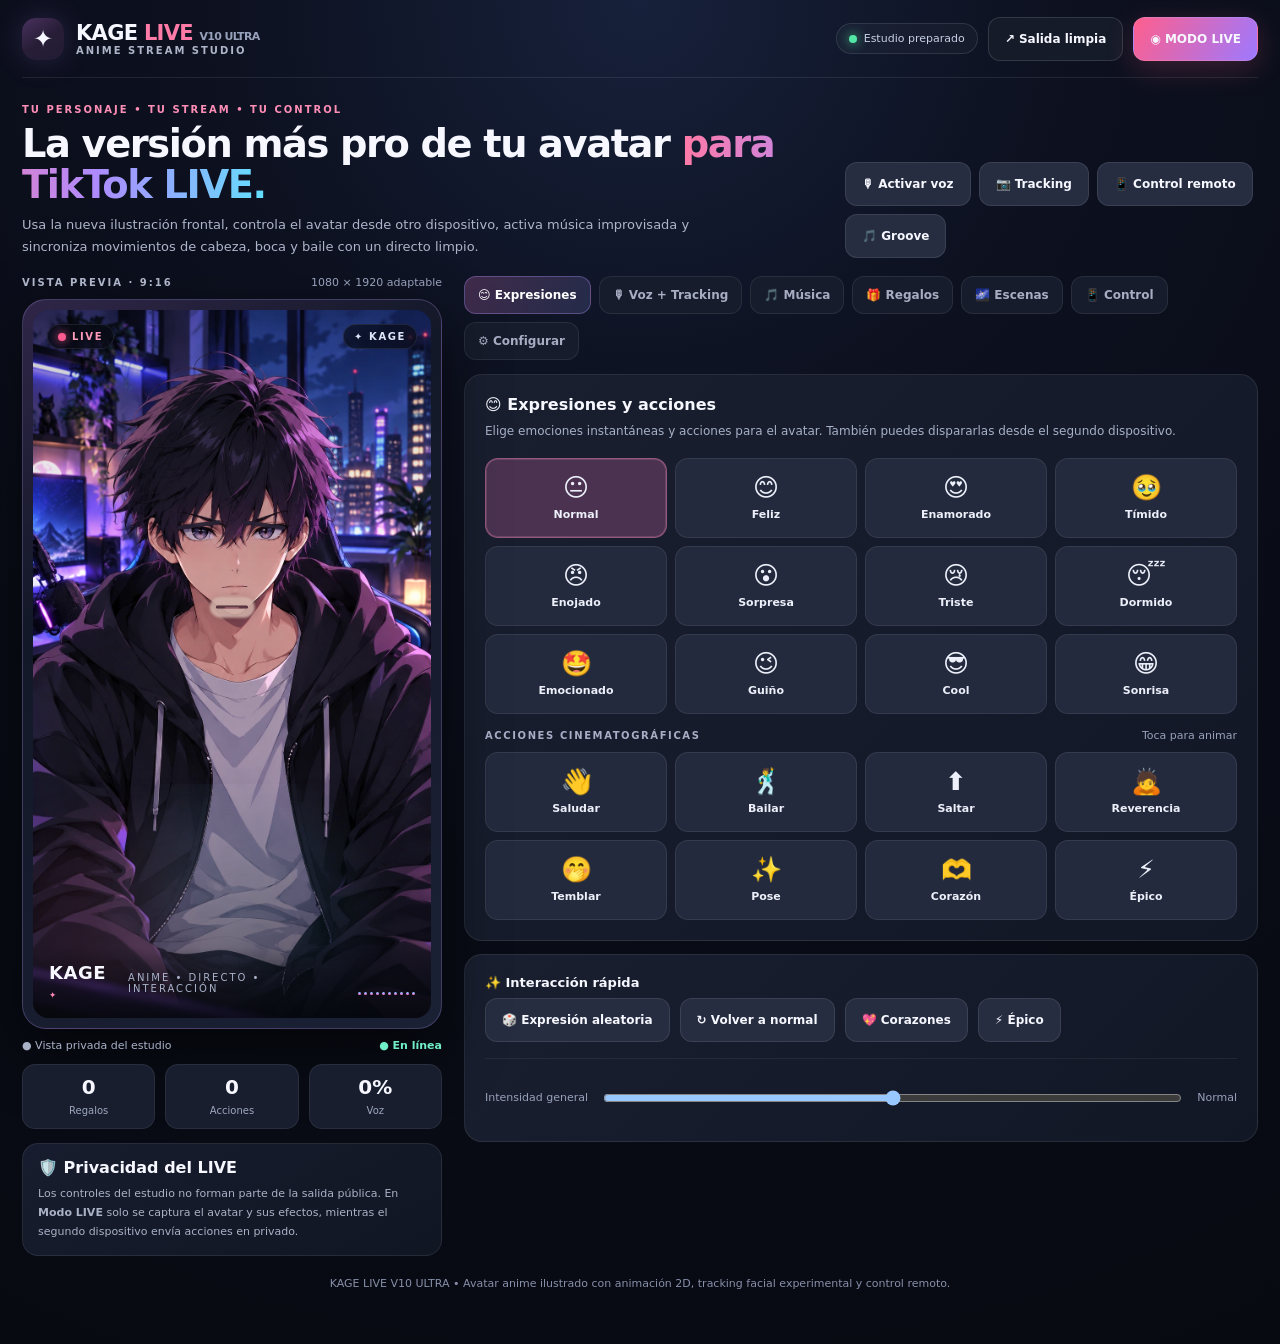
==== commit c436af48: "Add files via upload" ====
--- a/index.html
+++ b/index.html
@@ -1,131 +1,274 @@
 <!doctype html>
 <html lang="es">
 <head>
-<meta charset="utf-8"><meta name="viewport" content="width=device-width,initial-scale=1,viewport-fit=cover">
-<meta name="theme-color" content="#080b16"><meta name="description" content="KAGE LIVE V8.1: avatar anime, estudio privado, salida limpia TikTok, control desde otro celular y animaciones.">
-<title>KAGE LIVE V8.1 — Anime Stream Studio</title>
+<meta charset="utf-8">
+<meta name="viewport" content="width=device-width,initial-scale=1,viewport-fit=cover">
+<meta name="theme-color" content="#090d17">
+<meta name="description" content="KAGE LIVE V10 ULTRA: avatar anime para directos con control remoto, música improvisada, tracking facial y modo LIVE limpio.">
+<title>KAGE LIVE V10 ULTRA</title>
 <link rel="manifest" href="manifest.webmanifest">
 <style>
-:root{color-scheme:dark;--bg:#090c14;--panel:#151927;--panel2:#1d2131;--line:#ffffff16;--fg:#f7f7ff;--muted:#959cb2;--pink:#ff598d;--purple:#b88bff;--cyan:#53e4dd;--green:#55e7ac;font-family:Inter,ui-sans-serif,system-ui,-apple-system,'Segoe UI',sans-serif}
-*{box-sizing:border-box}html,body{padding:0;margin:0;min-height:100%;background:var(--bg);color:var(--fg)}button,input,textarea,select{font:inherit}button{border:0;color:inherit;cursor:pointer;-webkit-tap-highlight-color:transparent}button:focus-visible,input:focus-visible,textarea:focus-visible{outline:2px solid var(--purple);outline-offset:3px}input,select,textarea{background:#0e1221;border:1px solid #ffffff29;border-radius:11px;color:white;padding:12px;width:100%;min-height:44px}input[type=range],input[type=checkbox]{accent-color:var(--pink);min-height:initial;padding:0}input[type=checkbox]{width:18px;height:18px}textarea{resize:vertical}button:disabled{opacity:.46;cursor:not-allowed}h1,h2,h3,p{margin-top:0}.muted{color:var(--muted)}.micro{font-size:11px;color:#9ba4bb}.tinylabel{font-weight:850;font-size:10px;letter-spacing:2px;color:#a7a9c5;text-transform:uppercase}.sr-only{position:absolute;width:1px;height:1px;overflow:hidden;clip:rect(0,0,0,0)}
-button.solid{background:linear-gradient(115deg,#fc5285,#a66bff);box-shadow:0 6px 22px #ee559239;border:1px solid #ffffff26}button.secondary{background:#24293d;border:1px solid #ffffff22}button.outlined{background:#181e2d;border:1px solid #ffffff24}button.green{background:#173f39;color:#8cffe5;border:1px solid #387d73}button.solid,button.secondary,button.outlined,button.green{border-radius:12px;padding:12px 17px;font-size:12px;font-weight:850;min-height:43px;display:inline-flex;gap:8px;align-items:center;justify-content:center}button:active{transform:scale(.98)}.app{max-width:1510px;padding:0 25px 34px;margin:0 auto}.top{height:80px;display:flex;align-items:center;gap:12px;justify-content:space-between;border-bottom:1px solid var(--line)}.brand{display:flex;align-items:center;gap:12px;white-space:nowrap}.brand-icon{width:43px;height:43px;border-radius:13px;background:linear-gradient(140deg,#d34277,#39365c);box-shadow:0 0 30px #e95c7140;display:grid;place-items:center;font-size:26px;font-weight:900}.brand-text{font-weight:950;font-size:21px;letter-spacing:-.6px}.brand-text b{color:#ff6b9a}.brand-sub{font-weight:800;color:#888da9;letter-spacing:2.2px;font-size:9px}.top-right{display:flex;gap:10px;align-items:center}.pill{border:1px solid var(--line);border-radius:30px;padding:9px 12px;color:#b8bad0;background:#ffffff06;font-size:11px;font-weight:760;white-space:nowrap}.dot{display:inline-block;height:7px;width:7px;border-radius:50%;background:var(--green);box-shadow:0 0 12px var(--green);margin-right:6px}.hero{padding:29px 0 22px;display:flex;justify-content:space-between;align-items:end;gap:20px}.hero h1{font-size:clamp(27px,2.7vw,38px);line-height:1.14;letter-spacing:-1.3px;margin:9px 0}.hero p{font-size:12px;line-height:1.7;color:#a4a8c0;max-width:650px;margin:0}.gradient{background:linear-gradient(90deg,#ff6da3,#b38df8,#64d9ed);-webkit-background-clip:text;background-clip:text;color:transparent}.hero-quick{display:flex;gap:8px;flex-wrap:wrap}.workspace{display:grid;grid-template-columns:minmax(300px,390px) minmax(0,1fr);gap:21px;align-items:start}.preview-col{position:sticky;top:14px}.section-head{display:flex;align-items:center;justify-content:space-between;margin-bottom:10px}.preview-frame{padding:10px;border:1px solid #b39cf350;background:linear-gradient(130deg,#3c304a,#131828 30%,#1c1e34);border-radius:23px;box-shadow:0 24px 70px #01030b88}.preview-meta{display:flex;justify-content:space-between;gap:8px;color:#a2a9c2;font-size:11px;margin-top:11px}.preview-meta b{color:#73ebc7}.info-card{margin-top:14px;border:1px solid #ffffff13;background:linear-gradient(150deg,#171b2c,#101622);padding:15px 16px;border-radius:16px}.info-card strong{font-size:12px}.info-card p{color:#a7aec5;line-height:1.7;font-size:11px;margin:7px 0 0}.stats{display:flex;gap:9px;margin-top:13px}.stat{flex:1;text-align:center;padding:10px 5px;background:#181c2c;border:1px solid #ffffff12;border-radius:12px}.stat b{font-size:20px;display:block;font-variant-numeric:tabular-nums}.stat span{font-size:10px;color:#959cb5}
-.controls{min-width:0}.tabbar{display:flex;gap:8px;flex-wrap:wrap;margin-bottom:14px}.tab{padding:12px 13px;border:1px solid #ffffff14;background:#15192a;border-radius:12px;color:#a4a9c3;font-weight:850;font-size:12px}.tab.active{color:white;border-color:#b68cff75;background:linear-gradient(120deg,#432c4d,#262d4b)}.tabpanel{display:none}.tabpanel.active{display:block}.panel{background:linear-gradient(135deg,#1a1e2c,#111624);border:1px solid #ffffff16;border-radius:19px;margin-bottom:13px;padding:21px}.panel h2{margin:0 0 7px;font-size:16px}.panel h3{margin:0 0 8px;font-size:13px}.panel p.desc{font-size:12px;line-height:1.65;color:#a6aec6;margin:0 0 18px}.labelrow{display:flex;justify-content:space-between;align-items:center;gap:10px;margin:16px 0 10px}.labelrow:first-child{margin-top:0}.labelrow strong{font-size:10px;letter-spacing:1.7px;color:#a6a9c3;text-transform:uppercase}.grid-emo{display:grid;grid-template-columns:repeat(4,minmax(0,1fr));gap:9px}.grid-act{display:grid;grid-template-columns:repeat(4,minmax(0,1fr));gap:9px}.grid-gift{display:grid;grid-template-columns:repeat(4,minmax(0,1fr));gap:9px}.tile{background:#222638;border:1px solid #ffffff15;border-radius:13px;padding:12px 5px;min-height:82px;display:flex;flex-direction:column;justify-content:center;align-items:center;gap:8px;color:#e0e0ed;font-weight:800;font-size:11px;transition:background .18s}.tile:hover{background:#313149}.tile.active{border-color:#ff7bae91;background:#523249;box-shadow:inset 0 0 0 1px #ff92c139}.tile .emoji{font-size:25px;line-height:1}.tile small{font-size:9px;color:#aab0c6}.inputrow{display:flex;gap:11px;align-items:end;flex-wrap:wrap}.field{min-width:135px;flex:1}.field label{display:block;color:#b5b9cc;font-size:11px;font-weight:800;margin-bottom:7px}.help{font-size:11px;color:#a9b0c9;line-height:1.65}.callout{font-size:11px;line-height:1.8;color:#c9bce5;background:#a78bff13;border-left:3px solid #b38afe;border-radius:0 10px 10px 0;padding:9px 12px}.divider{height:1px;background:var(--line);margin:16px 0}.range-field{display:flex;gap:14px;align-items:center}.range-field input{flex:1}.meter{height:9px;border-radius:20px;background:#2b2e47;flex:1;overflow:hidden}.meterfill{width:0;height:100%;background:linear-gradient(90deg,#4bd8ce,#be95ff,#ff6a9a)}.meterrow{display:flex;align-items:center;gap:12px;margin:15px 0}.tog{display:flex;justify-content:space-between;align-items:center;padding:12px 0;gap:12px;border-bottom:1px solid #ffffff0b;color:#c8cfe1;font-size:12px}.linkbox{display:flex;gap:8px}.linkbox input{font-size:13px;font-weight:900;letter-spacing:1px}.steps{counter-reset:step;display:grid;gap:12px}.step{position:relative;padding:13px 15px 13px 43px;border:1px solid #ffffff13;border-radius:13px;background:#222639;font-size:12px;line-height:1.6;color:#d0d4e2}.step:before{counter-increment:step;content:counter(step);position:absolute;top:13px;left:12px;background:#ff619550;color:#ffc2d8;width:23px;height:23px;display:grid;place-items:center;border-radius:50%;font-size:12px;font-weight:900}.toastui{position:fixed;bottom:18px;left:50%;transform:translateX(-50%) translateY(25px);opacity:0;pointer-events:none;background:#292b41;box-shadow:0 9px 50px #0009;border:1px solid #ffffff35;color:white;padding:13px 18px;border-radius:13px;max-width:90vw;z-index:50;font-size:13px;transition:.2s}.toastui.visible{opacity:1;transform:translateX(-50%) translateY(0)}.eventlog{height:168px;overflow:auto;border:1px solid #ffffff13;background:#0f1320;border-radius:12px;padding:10px}.logrow{font-size:11px;line-height:1.6;padding:7px 3px;border-bottom:1px solid #ffffff0c;color:#bcbcd1}.logrow time{color:#707890;margin-right:9px}.footnote{font-size:11px;color:#858ba5;line-height:1.8;margin:18px 0;text-align:center}
-/* This is the only visual layer displayed or captured in LIVE. No controls are part of the stage. */
-.stage{width:100%;aspect-ratio:9/16;position:relative;background:#080e2c;overflow:hidden;isolation:isolate;border-radius:16px;user-select:none;-webkit-user-select:none;touch-action:manipulation}.avatar{position:absolute;inset:0;background-image:url('avatar.webp');background-position:center;background-size:100% 100%;background-repeat:no-repeat;transform-origin:50% 43%;animation:breathing 4.2s ease-in-out infinite;will-change:transform;filter:saturate(1.08)}.stage[data-theme=rose] .avatar{filter:saturate(1.2) hue-rotate(-8deg)}.stage[data-theme=blue] .avatar{filter:saturate(1.17) hue-rotate(12deg)}.stage[data-theme=mono] .avatar{filter:grayscale(.85) contrast(1.1)}.stage[data-mood=sad] .avatar,.stage[data-mood=sleep] .avatar{filter:saturate(.77) brightness(.90)}.stage[data-mood=angry] .avatar{filter:contrast(1.14) saturate(1.2)}.stage[data-mood=excited] .avatar,.stage[data-mood=love] .avatar{filter:saturate(1.3) brightness(1.07)}
-@keyframes breathing{0%,100%{transform:translate(0,0) scale(1)}50%{transform:translate(0,.48%) scale(1.016)}}.stage.action-wave .avatar{animation:wave .63s ease-in-out 3}.stage.action-dance .avatar{animation:dance .68s ease-in-out 7}.stage.action-jump .avatar{animation:jump .62s ease-in-out 3}.stage.action-bow .avatar{animation:bow .9s ease-in-out 2}.stage.action-shake .avatar{animation:shake .48s ease-in-out 5}.stage.action-pose .avatar{animation:pose 1.1s ease-in-out 2}.stage.action-heart .avatar{animation:heartpulse .58s ease-in-out 5}.stage.action-hype .avatar{animation:hype .25s ease-in-out 12}
-@keyframes wave{0%,100%{transform:rotate(-1deg)}50%{transform:rotate(2deg) translateY(-.6%)}}@keyframes dance{0%,100%{transform:rotate(-2.3deg) translateY(0)}50%{transform:rotate(2.3deg) translateY(-1.4%)}}@keyframes jump{0%,100%{transform:translateY(0)}52%{transform:translateY(-4.8%)}}@keyframes bow{0%,100%{transform:translateY(0) scale(1)}55%{transform:translateY(4.4%) scale(.95)}}@keyframes shake{0%,100%{transform:translateX(-1%)}50%{transform:translateX(1%)}}@keyframes pose{0%,100%{transform:rotate(-1deg) scale(1)}45%{transform:rotate(3deg) scale(1.03)}}@keyframes heartpulse{0%,100%{transform:scale(1)}50%{transform:scale(1.045)}}@keyframes hype{0%,100%{transform:translateY(0)}50%{transform:translateY(-1.5%)}}
-.stage-glow{position:absolute;inset:0;pointer-events:none;background:linear-gradient(0deg,#050b23c7,transparent 29%,transparent 68%,#03072254);mix-blend-mode:multiply}.stage[data-theme=rose] .stage-glow{background:linear-gradient(5deg,#160721e1,transparent 38%,#a741771b)}.stage[data-theme=blue] .stage-glow{background:linear-gradient(0deg,#061b3ad9,transparent 33%,#0b95e719)}.stage[data-theme=mono] .stage-glow{background:linear-gradient(0deg,#050507e1,transparent 48%)}
-.face-mood{position:absolute;inset:0;pointer-events:none}.mouth-svg{position:absolute;inset:0;width:100%;height:100%}.mouth-open{opacity:0;transform-origin:479px 696px;transform-box:view-box;transition:opacity .08s,transform .08s}.stage.talking .mouth-open{opacity:1}.mouth-patch{fill:#d1a59b;filter:blur(1.8px)}.mouth-hole{fill:#4a2733;stroke:#53303c;stroke-width:1.8}.mouth-tongue{fill:#c87b83;opacity:.75}.stage[data-mood=love] .mouth-svg,.stage[data-mood=excited] .mouth-svg{filter:saturate(1.3) brightness(1.07)}.stage[data-mood=angry] .mouth-svg{filter:contrast(1.14) saturate(1.2)}.stage[data-mood=sad] .mouth-svg,.stage[data-mood=sleep] .mouth-svg{filter:saturate(.77) brightness(.9)}.eyelid{position:absolute;height:.65%;background:#c99b98;border-bottom:2px solid #272037;border-radius:50%;opacity:0;transition:opacity .065s}.eyelid.left{left:32.0%;top:32.9%;width:9.7%;transform:rotate(-8deg)}.eyelid.right{left:54.8%;top:31.7%;width:9.3%;transform:rotate(7deg)}.stage.blink .eyelid{opacity:1}.stage[data-mood=sleep] .eyelid{opacity:1}.stage[data-mood=wink] .eyelid.right{opacity:1}.mood-tag{display:none;position:absolute;z-index:3;font-size:clamp(16px,3vw,30px);filter:drop-shadow(0 5px 6px #0009);animation:float 1.8s ease-in-out infinite}.stage[data-mood=love] .tag-love,.stage[data-mood=shy] .tag-shy,.stage[data-mood=angry] .tag-angry,.stage[data-mood=sad] .tag-sad,.stage[data-mood=surprise] .tag-surprise,.stage[data-mood=excited] .tag-excited,.stage[data-mood=sleep] .tag-sleep,.stage[data-mood=happy] .tag-happy,.stage[data-mood=cool] .tag-cool,.stage[data-mood=wink] .tag-wink{display:block}@keyframes float{0%,100%{transform:translateY(0) rotate(-5deg)}50%{transform:translateY(-14%) rotate(7deg)}}
-.tag-love{top:10%;right:20%}.tag-shy{top:21%;left:31%}.tag-angry{top:12%;right:16%}.tag-sad{top:20%;right:22%}.tag-surprise{top:10%;right:12%}.tag-excited{top:16%;right:12%}.tag-sleep{top:12%;right:16%}.tag-happy{top:25%;right:15%}.tag-cool{top:12%;right:17%}.tag-wink{top:14%;left:26%}
-.stage-header{position:absolute;inset:4% 6% auto;display:flex;justify-content:space-between;gap:8px;align-items:center;z-index:4}.live-tag{font-weight:950;letter-spacing:1.2px;font-size:10px;background:#f44772ee;border-radius:6px;padding:6px 10px;box-shadow:0 4px 18px #fb346a49}.live-tag:before{content:'';display:inline-block;width:6px;height:6px;border-radius:50%;background:white;margin-right:6px;animation:flash 1.4s infinite}.stage-brand{font-size:12px;letter-spacing:2px;font-weight:1000;text-shadow:0 2px 9px #000}@keyframes flash{50%{opacity:.25}}.stage-footer{position:absolute;bottom:5%;left:7%;right:7%;z-index:4;text-shadow:0 3px 17px #000e}.stage-footer strong{display:block;font-size:clamp(17px,4.4vw,29px);letter-spacing:3px;font-weight:1000}.stage-footer span{display:block;font-weight:800;font-size:clamp(7px,1.5vw,10px);letter-spacing:1.3px;color:#d5d7f1;margin-top:3px}.waves{display:flex;gap:3px;align-items:center;height:16px;margin-top:9px}.waves i{width:3px;height:5px;background:linear-gradient(#ff6ca5,#d0a8ff);border-radius:5px;transition:height .08s}.particle-box{position:absolute;inset:0;pointer-events:none;overflow:hidden;z-index:5}.particle{position:absolute;bottom:16%;left:50%;font-size:25px;animation:fly 2.3s ease-out forwards;filter:drop-shadow(0 4px 6px #000a)}@keyframes fly{0%{transform:translate(0,0) scale(.4);opacity:0}15%{opacity:1}100%{transform:translate(var(--dx),var(--dy)) rotate(var(--rot)) scale(1.4);opacity:0}}.gift-toast{position:absolute;left:6%;right:6%;top:69%;z-index:6;display:flex;align-items:center;gap:10px;background:linear-gradient(110deg,#111126e8,#632b57e6);border:1px solid #ffc2e188;box-shadow:0 10px 28px #0006;padding:10px 12px;border-radius:15px;opacity:0;transform:translateY(12px) scale(.96);transition:.24s;pointer-events:none}.gift-toast.show{opacity:1;transform:translateY(0) scale(1)}.gift-toast .gift-emoji{font-size:30px}.gift-toast strong{display:block;font-size:clamp(10px,2.5vw,14px)}.gift-toast small{font-size:clamp(8px,1.9vw,10px);color:#f9d7ed}.caption-line{position:absolute;z-index:4;top:78%;left:7%;right:7%;color:white;font-size:clamp(10px,2.2vw,16px);font-weight:900;text-align:center;text-shadow:0 2px 6px #000,0 0 16px #000;opacity:0;transition:.2s;pointer-events:none}.caption-line.show{opacity:1}
-/* STREAM OUTPUT: exact edge-to-edge composition with no clickable controls. */
-.live-screen{display:none;position:fixed;inset:0;background:#050813;z-index:99;justify-content:center;align-items:center;overflow:hidden}.live-screen:before{content:'';position:absolute;inset:-30px;background-image:url('avatar.webp');background-size:cover;background-position:center;filter:blur(28px) brightness(.31);opacity:.85;pointer-events:none}.live-screen .stage{width:min(100vw,56.25dvh);height:auto;max-height:100dvh;aspect-ratio:9/16;border-radius:0;flex:none;z-index:1}.live-active .live-screen,.standalone-live .live-screen{display:flex}.live-active .app,.standalone-live .app{display:none}.standalone-live .live-screen{z-index:1}.live-active,.standalone-live{overflow:hidden}.standalone-live .live-screen .stage{width:min(100vw,56.25dvh)}.live-screen .stage-footer strong{font-size:clamp(18px,4vw,34px)}.live-screen .stage-footer span{font-size:clamp(9px,1.5vw,14px)}
-/* Remote controller intentionally never renders a video output. */
-.remote-only .app,.remote-only .live-screen{display:none}.remote-page{display:none;padding:24px 16px 40px;max-width:720px;margin:auto}.remote-only .remote-page{display:block}.remote-banner{padding:24px;border:1px solid #ffffff22;border-radius:23px;background:linear-gradient(130deg,#34203c,#151b31);margin:18px 0}.remote-banner h1{margin:0 0 8px}.remote-banner p{font-size:12px;line-height:1.7;color:#c1c6da}.remote-panel{border:1px solid #ffffff1c;border-radius:17px;padding:18px;background:#151a2b;margin:12px 0}.remote-panel h2{font-size:15px}.remote-only .tile{min-height:77px}
-@media(max-width:980px){.workspace{grid-template-columns:minmax(275px,370px) minmax(0,1fr)}.grid-emo,.grid-gift,.grid-act{grid-template-columns:repeat(3,minmax(0,1fr))}}@media(max-width:760px){.app{padding:0 13px 30px}.top{height:67px}.brand-icon{width:36px;height:36px;font-size:21px}.brand-text{font-size:17px}.brand-sub{font-size:8px}.top-right .pill{display:none}.top-right button{padding:10px 12px;font-size:11px}.hero{padding:23px 3px 18px;display:block}.hero h1{font-size:28px}.hero-quick{margin-top:14px}.workspace{display:flex;flex-direction:column}.preview-col{position:static;width:100%;max-width:420px;margin:auto}.preview-frame{padding:7px}.preview-frame .stage{max-height:65vh;width:100%;aspect-ratio:9/16;margin:auto;max-width:calc(65vh * 9/16)}.controls{width:100%}.tabbar{display:grid;grid-template-columns:repeat(3,minmax(0,1fr));gap:7px}.tab{padding:11px 3px;font-size:11px}.grid-emo,.grid-act,.grid-gift{grid-template-columns:repeat(4,minmax(0,1fr));gap:6px}.tile{min-height:78px;font-size:10px}.tile .emoji{font-size:24px}.panel{padding:15px}.info-card{display:none}.stats{display:none}}@media(max-width:380px){.grid-emo,.grid-act,.grid-gift{grid-template-columns:repeat(3,minmax(0,1fr))}.brand-sub{display:none}.hero-quick button{flex:1}.top-right .outlined{display:none}}
-@media(max-aspect-ratio:9/16){.live-screen .stage{width:100vw!important;height:100dvh!important;max-height:none!important;aspect-ratio:auto!important}.live-screen .avatar{background-size:cover!important}}
-@media(prefers-reduced-motion:reduce){.avatar{animation:none}.particle{animation-duration:.3s}.mood-tag{animation:none}}
+:root{color-scheme:dark;--bg:#0b0e17;--bg2:#121826;--panel:#161c2b;--panel2:#20283c;--line:#ffffff16;--fg:#f6f7ff;--muted:#9ba4bb;--pink:#ff5b91;--purple:#aa87ff;--cyan:#58d8ff;--green:#53e6a5;--orange:#ffb566;--danger:#ff6f8c;font-family:Inter,ui-sans-serif,system-ui,-apple-system,'Segoe UI',Roboto,sans-serif}
+*{box-sizing:border-box}html,body{margin:0;padding:0;background:radial-gradient(circle at top,#17213b 0,#0d1120 28%,#090c16 60%,#080a12 100%);color:var(--fg);min-height:100%}button,input,textarea,select{font:inherit}button{border:0;cursor:pointer;color:inherit;-webkit-tap-highlight-color:transparent}button:active{transform:scale(.985)}button:focus-visible,input:focus-visible,textarea:focus-visible,select:focus-visible{outline:2px solid var(--purple);outline-offset:3px}input,textarea,select{width:100%;background:#0f1422;border:1px solid #ffffff20;border-radius:12px;padding:12px;color:var(--fg)}textarea{resize:vertical}h1,h2,h3,p{margin-top:0}.muted{color:var(--muted)}.micro{font-size:11px;color:#98a1bb}.tiny{font-size:10px;letter-spacing:2px;color:#aeb5c9;text-transform:uppercase;font-weight:800}
+.solid,.secondary,.outlined,.green,.danger{border-radius:12px;padding:12px 16px;font-size:12px;font-weight:850;display:inline-flex;align-items:center;justify-content:center;gap:8px;min-height:44px}.solid{background:linear-gradient(120deg,#fe5f8d,#9e79ff);box-shadow:0 8px 30px #ff5f8d33;border:1px solid #ffffff1c}.secondary{background:#262d40;border:1px solid #ffffff18}.outlined{background:#151b29;border:1px solid #ffffff20}.green{background:#17392f;color:#9bffe2;border:1px solid #306d5d}.danger{background:#3b1b28;color:#ffb4c6;border:1px solid #7f4358}
+.app{max-width:1500px;margin:0 auto;padding:0 22px 32px}.top{height:78px;display:flex;align-items:center;justify-content:space-between;gap:18px;border-bottom:1px solid var(--line)}.brand{display:flex;align-items:center;gap:12px}.logo{width:42px;height:42px;border-radius:14px;background:linear-gradient(145deg,#4a315d,#271d37 52%,#221c34);display:grid;place-items:center;box-shadow:0 0 30px #ab7cff30;font-size:24px}.brand h1{font-size:21px;letter-spacing:-.7px;margin:0}.brand h1 b{color:#ff7ba7}.top-right{display:flex;align-items:center;gap:10px}.pill{border-radius:999px;border:1px solid #ffffff1b;background:#ffffff08;padding:8px 12px;font-size:11px;color:#c8d0e6;display:flex;align-items:center;gap:7px}.dot{width:8px;height:8px;border-radius:50%;background:var(--green);box-shadow:0 0 12px var(--green)}
+.hero{display:flex;justify-content:space-between;gap:18px;align-items:flex-end;padding:26px 0 18px}.hero h2{font-size:clamp(28px,3vw,40px);line-height:1.08;letter-spacing:-1.4px;margin:8px 0}.hero p{max-width:720px;font-size:13px;line-height:1.7;color:#aeb5ca;margin:0}.grad{background:linear-gradient(90deg,#ff7aa7,#ad8bff,#63dfff);-webkit-background-clip:text;background-clip:text;color:transparent}.hero-quick{display:flex;gap:8px;flex-wrap:wrap}
+.workspace{display:grid;grid-template-columns:minmax(310px,420px) minmax(0,1fr);gap:22px;align-items:start}.preview-col{position:sticky;top:14px}.preview-frame{background:linear-gradient(145deg,#302648,#131828 32%,#1b2135);padding:10px;border-radius:24px;border:1px solid #c39eff3d;box-shadow:0 22px 60px #0008}.section-head{display:flex;align-items:center;justify-content:space-between;margin-bottom:10px}.preview-meta{display:flex;justify-content:space-between;font-size:11px;color:#aab2c8;gap:10px;margin-top:10px}.preview-meta b{color:#71f0c7}.stats{display:flex;gap:10px;margin-top:12px}.stat{flex:1;text-align:center;background:#181e2e;border:1px solid #ffffff12;border-radius:13px;padding:10px 6px}.stat b{display:block;font-size:20px;font-variant-numeric:tabular-nums}.stat span{font-size:10px;color:#9ea7bf}.info-card{margin-top:14px;border:1px solid #ffffff14;background:linear-gradient(150deg,#171d2e,#101622);padding:14px 15px;border-radius:16px}.info-card p{font-size:11px;line-height:1.75;color:#aab2c6;margin:7px 0 0}
+.tabbar{display:flex;gap:8px;flex-wrap:wrap;margin-bottom:14px}.tab{padding:11px 13px;border:1px solid #ffffff14;background:#161c2b;border-radius:12px;color:#a7aec4;font-weight:800;font-size:12px}.tab.active{background:linear-gradient(120deg,#412b4b,#232b49);color:#fff;border-color:#ba95ff55}.tabpanel{display:none}.tabpanel.active{display:block}.panel{background:linear-gradient(135deg,#191f2f,#111725);border:1px solid #ffffff15;border-radius:18px;padding:20px;margin-bottom:13px}.panel h2{margin:0 0 8px;font-size:16px}.panel h3{margin:0 0 8px;font-size:13px}.desc{font-size:12px;line-height:1.65;color:#a6b0c7;margin:0 0 16px}.labelrow{display:flex;justify-content:space-between;align-items:center;gap:12px;margin:15px 0 10px}.labelrow strong{font-size:10px;letter-spacing:1.6px;color:#a8aec6;text-transform:uppercase}.grid-4{display:grid;grid-template-columns:repeat(4,minmax(0,1fr));gap:8px}.grid-3{display:grid;grid-template-columns:repeat(3,minmax(0,1fr));gap:8px}.tile{background:#232a3d;border:1px solid #ffffff14;border-radius:13px;min-height:80px;padding:11px 5px;display:flex;flex-direction:column;gap:8px;align-items:center;justify-content:center;color:#edf0fa;font-weight:800;font-size:11px}.tile .emoji{font-size:25px;line-height:1}.tile small{font-size:9px;color:#aab2c8}.tile.active{background:#4a3250;border-color:#ff92bd66;box-shadow:inset 0 0 0 1px #ff9cc530}
+.inputrow{display:flex;gap:10px;flex-wrap:wrap;align-items:end}.field{flex:1;min-width:130px}.field label{display:block;margin-bottom:7px;font-size:11px;color:#b8bfd1;font-weight:800}.divider{height:1px;background:#ffffff10;margin:16px 0}.meterrow{display:flex;align-items:center;gap:12px;margin:13px 0}.meter{flex:1;height:10px;border-radius:999px;background:#2b334a;overflow:hidden}.meterfill{width:0;height:100%;background:linear-gradient(90deg,#63dfff,#b78eff,#ff7ba7)}.range-field{display:flex;align-items:center;gap:13px}.range-field input{flex:1}.tog{display:flex;justify-content:space-between;align-items:center;padding:11px 0;border-bottom:1px solid #ffffff0b;font-size:12px;color:#cad0e3}.tog input{width:18px;height:18px}.help{font-size:11px;color:#aab2c8;line-height:1.75}.callout{background:#aa8bff12;border-left:3px solid #b690ff;color:#d4c8ee;border-radius:0 11px 11px 0;padding:10px 12px;font-size:11px;line-height:1.8}.codebox{display:flex;gap:8px}.codebox input{font-weight:900;letter-spacing:1px}
+.eventlog{height:180px;overflow:auto;background:#0e1321;border:1px solid #ffffff12;border-radius:12px;padding:10px}.logrow{font-size:11px;line-height:1.6;padding:7px 3px;border-bottom:1px solid #ffffff0c;color:#c2c8dc}.logrow time{color:#78809a;margin-right:8px}.steps{display:grid;gap:12px;counter-reset:step}.step{position:relative;padding:13px 14px 13px 42px;border-radius:12px;border:1px solid #ffffff13;background:#21283b;font-size:12px;color:#d1d6e7;line-height:1.65}.step:before{counter-increment:step;content:counter(step);position:absolute;left:12px;top:12px;width:22px;height:22px;border-radius:50%;background:#ff5b9135;color:#ffc4d6;display:grid;place-items:center;font-weight:900}
+
+/* Stage */
+.stage{width:100%;aspect-ratio:9/16;position:relative;overflow:hidden;border-radius:16px;isolation:isolate;background:radial-gradient(circle at 30% 15%,#263960 0,#10162b 34%,#090d17 70%);perspective:1100px;user-select:none;-webkit-user-select:none;touch-action:manipulation}.avatar-rig{position:absolute;inset:0;transform-origin:50% 46%;will-change:transform;--tx:0%;--ty:0%;--rx:0deg;--ry:0deg;--rz:0deg;--scale:1;animation:breathingRig 4.2s ease-in-out infinite}@keyframes breathingRig{0%,100%{transform:translate3d(var(--tx),var(--ty),0) scale(var(--scale)) rotateX(var(--rx)) rotateY(var(--ry)) rotateZ(var(--rz))}50%{transform:translate3d(var(--tx),calc(var(--ty) + .42%),0) scale(calc(var(--scale)*1.013)) rotateX(var(--rx)) rotateY(var(--ry)) rotateZ(var(--rz))}}
+.avatar{position:absolute;inset:0;background-image:url('avatar.webp');background-position:center;background-repeat:no-repeat;background-size:100% 100%;filter:saturate(1.08) drop-shadow(0 10px 26px rgba(0,0,0,.38))}.stage[data-theme=rose] .avatar{filter:saturate(1.19) hue-rotate(-6deg)}.stage[data-theme=blue] .avatar{filter:saturate(1.18) hue-rotate(13deg)}.stage[data-theme=mono] .avatar{filter:grayscale(.85) contrast(1.08)}.stage[data-theme=neon] .avatar{filter:saturate(1.28) brightness(1.03)}.stage-glow{position:absolute;inset:auto -8% -5% -8%;height:38%;background:radial-gradient(circle at center,rgba(104,210,255,.24),transparent 58%),radial-gradient(circle at 25% 75%,rgba(255,93,145,.22),transparent 50%);pointer-events:none;mix-blend-mode:screen}.stage-overlay{position:absolute;inset:0;background:linear-gradient(to top,rgba(6,9,18,.55),transparent 34%,transparent 64%,rgba(8,10,16,.22));pointer-events:none}
+.face-layer{position:absolute;inset:0;pointer-events:none}.brow.left,.brow.right{position:absolute;top:30.1%;width:11%;height:.52%;background:#2a2336;border-radius:999px;opacity:.94;transform-origin:center center;box-shadow:0 0 1px rgba(0,0,0,.4)}.brow.left{left:36.1%;transform:rotate(-8deg)}.brow.right{left:52.5%;transform:rotate(8deg)}.stage[data-mood=angry] .brow.left{transform:translateY(.12%) rotate(-13deg)}.stage[data-mood=angry] .brow.right{transform:translateY(.12%) rotate(13deg)}.stage[data-mood=sad] .brow.left,.stage[data-mood=sad] .brow.right{transform:translateY(.16%) rotate(3deg)}
+.eyelid{position:absolute;height:.72%;background:#d4b3ab;border-bottom:2px solid #2a2336;border-radius:999px;opacity:0;transition:opacity .08s}.eyelid.left{left:36.0%;top:33.0%;width:9.4%;transform:rotate(-7deg)}.eyelid.right{left:54.7%;top:33.0%;width:9.4%;transform:rotate(7deg)}.stage.blink .eyelid,.stage.track-blink .eyelid{opacity:1}.stage[data-mood=sleep] .eyelid{opacity:1}.stage[data-mood=wink] .eyelid.right{opacity:1}
+.mouth-wrap{position:absolute;left:50%;top:42.0%;width:9.2%;height:2.35%;transform:translate(-50%,-50%);z-index:3;pointer-events:none;filter:drop-shadow(0 0 3px rgba(0,0,0,.18))}.mouth-skin{position:absolute;inset:-16% -12%;border-radius:999px;background:rgba(212,180,170,.86);filter:blur(1.1px)}.mouth{position:absolute;left:50%;top:50%;width:86%;height:48%;transform:translate(-50%,-50%);transform-origin:center center;opacity:0;border-radius:999px;background:linear-gradient(180deg,#673546,#431f2c 72%,#30141e 100%);box-shadow:0 0 0 1px rgba(65,23,32,.64) inset;transition:opacity .06s,transform .06s,border-radius .06s}.mouth:before{content:'';position:absolute;left:50%;bottom:9%;width:44%;height:28%;transform:translateX(-50%);background:#d9828b;border-radius:999px;opacity:.8}.mouth:after{content:'';position:absolute;left:50%;top:5%;width:52%;height:13%;transform:translateX(-50%);background:rgba(255,255,255,.12);border-radius:999px;opacity:.65}.mouth.closed{opacity:.88;height:12%;background:#50313f;box-shadow:none}.mouth.closed:before,.mouth.closed:after{display:none}.stage.talking .mouth{opacity:1}.stage[data-viseme='closed'] .mouth{opacity:.9;height:14%;background:#523241}.stage[data-viseme='small'] .mouth{height:26%;border-radius:999px}.stage[data-viseme='mid'] .mouth{height:52%;border-radius:999px}.stage[data-viseme='wide'] .mouth{height:64%;width:98%;border-radius:38% 38% 52% 52%/34% 34% 66% 66%}.stage[data-viseme='round'] .mouth{width:44%;height:72%;border-radius:48%}.stage[data-viseme='smile'] .mouth{height:22%;width:92%;border-radius:999px;transform:translate(-50%,-50%) scaleY(.75)}.stage[data-viseme='sad'] .mouth{height:18%;width:74%;border-radius:999px;transform:translate(-50%,-48%) rotate(180deg)}
+.mood-tag{display:none;position:absolute;z-index:3;font-size:clamp(16px,3vw,30px);filter:drop-shadow(0 5px 6px #0009);animation:floatTag 1.8s ease-in-out infinite}.tag-love{right:24%;top:17%}.tag-shy{right:23%;top:18%}.tag-angry{left:23%;top:17%}.tag-sad{right:22%;top:19%}.tag-surprise{left:22%;top:18%}.tag-excited{right:19%;top:16%}.tag-sleep{right:20%;top:17%}.tag-happy{left:21%;top:18%}.tag-cool{right:19%;top:17%}.tag-wink{left:21%;top:17%}@keyframes floatTag{0%,100%{transform:translateY(0) rotate(-6deg)}50%{transform:translateY(-12%) rotate(6deg)}}.stage[data-mood=love] .tag-love,.stage[data-mood=shy] .tag-shy,.stage[data-mood=angry] .tag-angry,.stage[data-mood=sad] .tag-sad,.stage[data-mood=surprise] .tag-surprise,.stage[data-mood=excited] .tag-excited,.stage[data-mood=sleep] .tag-sleep,.stage[data-mood=happy] .tag-happy,.stage[data-mood=cool] .tag-cool,.stage[data-mood=wink] .tag-wink{display:block}
+.stage-header{position:absolute;top:14px;left:14px;right:14px;display:flex;justify-content:space-between;align-items:center;pointer-events:none;z-index:4}.live-tag,.stage-brand{display:inline-flex;align-items:center;padding:6px 10px;border-radius:999px;background:#070a13aa;border:1px solid #ffffff15;font-size:10px;font-weight:900;letter-spacing:1.6px;backdrop-filter:blur(10px)}.live-tag{color:#ff9ab8;gap:6px}.live-tag:before{content:'';width:8px;height:8px;border-radius:50%;background:#ff5b91;box-shadow:0 0 10px #ff5b91}.stage-brand{color:#dfe5f8}
+.stage-footer{position:absolute;left:0;right:0;bottom:0;z-index:4;display:flex;align-items:center;justify-content:space-between;gap:8px;padding:14px 16px;background:linear-gradient(to top,rgba(5,7,13,.86),rgba(5,7,13,.45),transparent)}.stage-footer strong{font-size:18px;letter-spacing:.5px}.stage-footer span{font-size:10px;color:#aab3ca;letter-spacing:2px}.waves{display:flex;align-items:flex-end;gap:3px;height:24px}.waves i{display:block;width:3px;min-height:3px;background:linear-gradient(180deg,#7de8ff,#c394ff,#ff77aa);border-radius:999px}
+.particle-box{position:absolute;inset:0;pointer-events:none;z-index:4;overflow:hidden}.particle{position:absolute;will-change:transform,opacity;font-size:24px;animation:floatParticle 2.5s ease-in forwards}@keyframes floatParticle{0%{transform:translate(0,0) scale(.6) rotate(0);opacity:0}12%{opacity:1}100%{transform:translate(var(--dx),var(--dy)) scale(1.1) rotate(var(--rot));opacity:0}}
+.gift-toast{position:absolute;left:14px;right:14px;bottom:82px;display:flex;align-items:center;gap:10px;padding:12px 14px;border-radius:14px;background:rgba(14,18,28,.82);border:1px solid #ffffff18;backdrop-filter:blur(10px);z-index:4;transform:translateY(120%);opacity:0;transition:.28s}.gift-toast.show{transform:translateY(0);opacity:1}.gift-toast .gift-emoji{font-size:24px}.gift-toast strong{display:block;font-size:13px}.gift-toast small{font-size:11px;color:#b8bfd4}
+.caption-line{position:absolute;left:18px;right:18px;bottom:148px;padding:10px 13px;border-radius:12px;background:rgba(7,10,17,.74);border:1px solid #ffffff18;backdrop-filter:blur(10px);text-align:center;font-size:12px;line-height:1.5;color:#f7f8ff;z-index:4;opacity:0;transform:translateY(10px);transition:.18s}.caption-line.show{opacity:1;transform:translateY(0)}
+.beat-indicator{position:absolute;right:18px;bottom:150px;display:flex;align-items:center;gap:6px;padding:7px 10px;background:#0b1018c7;border:1px solid #ffffff14;border-radius:999px;font-size:10px;z-index:4;color:#c8d1e7;backdrop-filter:blur(10px);opacity:0;transition:.18s}.beat-indicator.show{opacity:1}.beat-dot{width:8px;height:8px;border-radius:50%;background:#77e7ff;box-shadow:0 0 10px #77e7ff}.beat-indicator.pulse .beat-dot{background:#ff7ba7;box-shadow:0 0 14px #ff7ba7}
+.stage.beat-pulse .avatar-rig{animation:beatBop .34s ease-in-out 1}@keyframes beatBop{0%,100%{transform:translate3d(var(--tx),var(--ty),0) scale(var(--scale)) rotateX(var(--rx)) rotateY(var(--ry)) rotateZ(var(--rz))}50%{transform:translate3d(var(--tx),calc(var(--ty) - .7%),0) scale(calc(var(--scale) * 1.03)) rotateX(calc(var(--rx) - 1deg)) rotateY(var(--ry)) rotateZ(var(--rz))}}
+.stage.action-wave .avatar-rig{animation:wave .62s ease-in-out 3}.stage.action-dance .avatar-rig{animation:dance .68s ease-in-out 7}.stage.action-jump .avatar-rig{animation:jump .64s ease-in-out 3}.stage.action-bow .avatar-rig{animation:bow .9s ease-in-out 2}.stage.action-shake .avatar-rig{animation:shake .44s ease-in-out 5}.stage.action-pose .avatar-rig{animation:pose 1.05s ease-in-out 2}.stage.action-heart .avatar-rig{animation:heartpulse .58s ease-in-out 5}.stage.action-hype .avatar-rig{animation:hype .25s ease-in-out 12}
+@keyframes wave{0%,100%{transform:translate3d(var(--tx),var(--ty),0) scale(var(--scale)) rotateZ(calc(var(--rz) - 1deg))}50%{transform:translate3d(calc(var(--tx) + .4%),calc(var(--ty) - .7%),0) scale(var(--scale)) rotateZ(calc(var(--rz) + 2.6deg))}}@keyframes dance{0%,100%{transform:translate3d(calc(var(--tx) - .35%),var(--ty),0) scale(var(--scale)) rotateZ(calc(var(--rz) - 2deg))}50%{transform:translate3d(calc(var(--tx) + .35%),calc(var(--ty) - 1.35%),0) scale(calc(var(--scale) * 1.015)) rotateZ(calc(var(--rz) + 2deg))}}@keyframes jump{0%,100%{transform:translate3d(var(--tx),var(--ty),0) scale(var(--scale))}50%{transform:translate3d(var(--tx),calc(var(--ty) - 4.4%),0) scale(calc(var(--scale)*1.02))}}@keyframes bow{0%,100%{transform:translate3d(var(--tx),var(--ty),0) scale(var(--scale)) rotateX(var(--rx))}50%{transform:translate3d(var(--tx),calc(var(--ty) + 4.1%),0) scale(calc(var(--scale)*.97)) rotateX(calc(var(--rx) + 7deg))}}@keyframes shake{0%,100%{transform:translate3d(calc(var(--tx) - .8%),var(--ty),0) scale(var(--scale))}50%{transform:translate3d(calc(var(--tx) + .8%),var(--ty),0) scale(var(--scale))}}@keyframes pose{0%,100%{transform:translate3d(var(--tx),var(--ty),0) scale(var(--scale)) rotateZ(calc(var(--rz) - 1deg))}45%{transform:translate3d(var(--tx),calc(var(--ty) - .5%),0) scale(calc(var(--scale)*1.028)) rotateZ(calc(var(--rz) + 3deg))}}@keyframes heartpulse{0%,100%{transform:translate3d(var(--tx),var(--ty),0) scale(var(--scale))}50%{transform:translate3d(var(--tx),var(--ty),0) scale(calc(var(--scale)*1.046))}}@keyframes hype{0%,100%{transform:translate3d(var(--tx),var(--ty),0) scale(var(--scale))}50%{transform:translate3d(var(--tx),calc(var(--ty) - 1.4%),0) scale(calc(var(--scale) * 1.01))}}
+
+.live-screen{position:fixed;inset:0;background:#070b14;display:none;z-index:100}.live-screen .stage{width:min(100vw,56.25vh);height:min(100vh,177.78vw);position:absolute;inset:0;margin:auto;border-radius:0}@media (orientation:portrait){.live-screen .stage{width:100vw;height:100vh}}
+body.live-active .app{display:none}body.live-active .live-screen{display:block}body.standalone-live .app,body.standalone-live .remote-page{display:none}body.standalone-live .live-screen{display:block;position:static;inset:auto;background:transparent}body.standalone-live #stageLive .stage{width:100vw;height:100dvh;border-radius:0}
+.remote-page{display:none;max-width:860px;margin:0 auto;padding:24px 16px 40px}.remote-only .app,.remote-only .live-screen{display:none}.remote-only .remote-page{display:block}.remote-banner,.remote-panel{border:1px solid #ffffff1c;background:linear-gradient(140deg,#241b35,#151b2d);border-radius:18px;padding:18px;margin:12px 0}.remote-banner p{font-size:12px;line-height:1.7;color:#cad0e3}.remote-panel h2{font-size:15px;margin:0 0 12px}.remote-flex{display:grid;grid-template-columns:1fr 1fr;gap:12px}.mini{font-size:10px;color:#9aa3bc}
+.toastui{position:fixed;left:50%;bottom:18px;transform:translateX(-50%) translateY(25px);opacity:0;pointer-events:none;max-width:90vw;padding:12px 16px;border-radius:13px;background:#292f44;border:1px solid #ffffff32;box-shadow:0 10px 40px #0008;z-index:120;transition:.18s;font-size:13px}.toastui.visible{opacity:1;transform:translateX(-50%) translateY(0)}.video-hidden{position:fixed;left:-9999px;top:-9999px;width:1px;height:1px;opacity:0;pointer-events:none}
+.footnote{text-align:center;font-size:11px;color:#8790aa;line-height:1.8;margin:18px 0}.cam-badge{display:inline-flex;align-items:center;gap:7px;padding:7px 10px;border:1px solid #ffffff18;background:#ffffff08;border-radius:999px;font-size:11px;color:#cad1e4}.cam-badge i{width:8px;height:8px;border-radius:50%;background:#ff809b;box-shadow:0 0 10px #ff809b}.cam-badge.on i{background:#53e6a5;box-shadow:0 0 10px #53e6a5}.music-row{display:flex;gap:8px;flex-wrap:wrap}.music-chip{padding:8px 10px;border-radius:999px;background:#ffffff08;border:1px solid #ffffff12;font-size:11px;color:#ccd2e5}
+@media(max-width:980px){.workspace{grid-template-columns:minmax(280px,390px) minmax(0,1fr)}.grid-4{grid-template-columns:repeat(3,minmax(0,1fr))}}
+@media(max-width:760px){.app{padding:0 14px 28px}.top{height:68px}.logo{width:36px;height:36px;font-size:20px}.brand h1{font-size:17px}.top-right .pill{display:none}.top-right button{padding:10px 12px;font-size:11px}.hero{display:block;padding:22px 0 16px}.hero-quick{margin-top:14px}.workspace{display:flex;flex-direction:column}.preview-col{position:static;max-width:420px;width:100%;margin:auto}.preview-frame{padding:7px}.preview-frame .stage{max-height:68vh;width:100%;aspect-ratio:9/16;margin:auto}.stats,.info-card{display:none}.tabbar{display:grid;grid-template-columns:repeat(3,minmax(0,1fr));gap:7px}.tab{padding:11px 4px;font-size:11px}.panel{padding:15px}.grid-4{grid-template-columns:repeat(4,minmax(0,1fr));gap:6px}.tile{min-height:76px;font-size:10px}.tile .emoji{font-size:24px}.remote-flex{grid-template-columns:1fr}}
+@media(max-width:390px){.grid-4{grid-template-columns:repeat(3,minmax(0,1fr))}}
+@media(prefers-reduced-motion:reduce){.avatar-rig,.particle,.mood-tag{animation:none!important}}
 </style>
 </head>
 <body>
 <template id="stageTemplate">
-<div class="stage" data-mood="neutral" data-theme="city" aria-label="Avatar anime Kage en una ciudad nocturna">
-<div class="avatar"></div><div class="stage-glow"></div>
-<div class="face-mood">
-<svg class="mouth-svg" viewBox="0 0 941 1672" preserveAspectRatio="none" aria-hidden="true"><g class="mouth-open"><path class="mouth-patch" d="M439 677 Q482 672 526 677 L525 714 Q480 719 437 714 Z"/><ellipse class="mouth-hole" cx="480" cy="696" rx="29" ry="11"/><ellipse class="mouth-tongue" cx="480" cy="701" rx="15" ry="3.5"/></g></svg>
-<span class="eyelid left"></span><span class="eyelid right"></span>
-<span class="mood-tag tag-love">💗</span><span class="mood-tag tag-shy">💞</span><span class="mood-tag tag-angry">💢</span><span class="mood-tag tag-sad">💧</span><span class="mood-tag tag-surprise">❗</span><span class="mood-tag tag-excited">✨</span><span class="mood-tag tag-sleep">💤</span><span class="mood-tag tag-happy">🌸</span><span class="mood-tag tag-cool">⚡</span><span class="mood-tag tag-wink">✦</span>
+  <div class="stage" data-mood="neutral" data-theme="city" data-viseme="closed" aria-label="Avatar anime Kage en directo">
+    <div class="avatar-rig">
+      <div class="avatar"></div>
+      <div class="face-layer">
+        <span class="brow left"></span><span class="brow right"></span>
+        <span class="eyelid left"></span><span class="eyelid right"></span>
+        <div class="mouth-wrap"><div class="mouth-skin"></div><div class="mouth"></div></div>
+        <span class="mood-tag tag-love">💗</span><span class="mood-tag tag-shy">💞</span><span class="mood-tag tag-angry">💢</span><span class="mood-tag tag-sad">💧</span><span class="mood-tag tag-surprise">❗</span><span class="mood-tag tag-excited">✨</span><span class="mood-tag tag-sleep">💤</span><span class="mood-tag tag-happy">🌸</span><span class="mood-tag tag-cool">⚡</span><span class="mood-tag tag-wink">✦</span>
+      </div>
+    </div>
+    <div class="stage-glow"></div>
+    <div class="stage-overlay"></div>
+    <div class="stage-header"><span class="live-tag">LIVE</span><span class="stage-brand">✦ KAGE</span></div>
+    <div class="particle-box"></div>
+    <div class="gift-toast"><span class="gift-emoji">🌹</span><div><strong>¡Gracias!</strong><small>Regalo recibido</small></div></div>
+    <div class="caption-line"></div>
+    <div class="beat-indicator"><span class="beat-dot"></span><span class="beat-text">Groove</span></div>
+    <div class="stage-footer"><strong>KAGE <span style="font-size:.48em;color:#ff8ab4;vertical-align:middle">✦</span></strong><span>ANIME • DIRECTO • INTERACCIÓN</span><div class="waves"><i></i><i></i><i></i><i></i><i></i><i></i><i></i><i></i><i></i><i></i></div></div>
+  </div>
+</template>
+
+<div class="app">
+  <header class="top">
+    <div class="brand"><div class="logo">✦</div><div><h1>KAGE <b>LIVE</b> <span class="micro">V10 ULTRA</span></h1><div class="tiny">ANIME STREAM STUDIO</div></div></div>
+    <div class="top-right"><span class="pill"><span class="dot"></span><span id="statusTop">Estudio preparado</span></span><button class="outlined" id="openOutput">↗ Salida limpia</button><button class="solid" id="goLive">◉ MODO LIVE</button></div>
+  </header>
+
+  <section class="hero">
+    <div><div class="tiny" style="color:#ff8eb7">TU PERSONAJE • TU STREAM • TU CONTROL</div><h2>La versión más pro de tu avatar <span class="grad">para TikTok LIVE.</span></h2><p>Usa la nueva ilustración frontal, controla el avatar desde otro dispositivo, activa música improvisada y sincroniza movimientos de cabeza, boca y baile con un directo limpio.</p></div>
+    <div class="hero-quick"><button class="secondary" id="quickMic">🎙 Activar voz</button><button class="secondary" id="quickCamera">📷 Tracking</button><button class="secondary" id="quickRemote">📱 Control remoto</button><button class="secondary" id="quickGroove">🎵 Groove</button></div>
+  </section>
+
+  <main class="workspace">
+    <aside class="preview-col">
+      <div class="section-head"><span class="tiny">VISTA PREVIA · 9:16</span><span class="micro">1080 × 1920 adaptable</span></div>
+      <div class="preview-frame"><div id="stageStudio"></div></div>
+      <div class="preview-meta"><span>● Vista privada del estudio</span><span><b id="studioState">● En línea</b></span></div>
+      <div class="stats"><div class="stat"><b id="giftCounter">0</b><span>Regalos</span></div><div class="stat"><b id="actionCounter">0</b><span>Acciones</span></div><div class="stat"><b id="voiceCounter">0%</b><span>Voz</span></div></div>
+      <div class="info-card"><strong>🛡️ Privacidad del LIVE</strong><p>Los controles del estudio no forman parte de la salida pública. En <b>Modo LIVE</b> solo se captura el avatar y sus efectos, mientras el segundo dispositivo envía acciones en privado.</p></div>
+    </aside>
+
+    <div class="controls">
+      <nav class="tabbar" role="tablist" aria-label="Controles del avatar">
+        <button class="tab active" data-tab="express" role="tab" aria-selected="true">😊 Expresiones</button>
+        <button class="tab" data-tab="audio" role="tab" aria-selected="false">🎙 Voz + Tracking</button>
+        <button class="tab" data-tab="music" role="tab" aria-selected="false">🎵 Música</button>
+        <button class="tab" data-tab="gifts" role="tab" aria-selected="false">🎁 Regalos</button>
+        <button class="tab" data-tab="scenes" role="tab" aria-selected="false">🌌 Escenas</button>
+        <button class="tab" data-tab="remote" role="tab" aria-selected="false">📱 Control</button>
+        <button class="tab" data-tab="guide" role="tab" aria-selected="false">⚙️ Configurar</button>
+      </nav>
+
+      <section class="tabpanel active" data-panel="express">
+        <div class="panel"><h2>😊 Expresiones y acciones</h2><p class="desc">Elige emociones instantáneas y acciones para el avatar. También puedes dispararlas desde el segundo dispositivo.</p><div class="grid-4" id="expressionGrid"></div><div class="labelrow"><strong>Acciones cinematográficas</strong><span class="micro">Toca para animar</span></div><div class="grid-4" id="actionGrid"></div></div>
+        <div class="panel"><h3>✨ Interacción rápida</h3><div class="inputrow"><button class="secondary" id="randomEmote">🎲 Expresión aleatoria</button><button class="secondary" id="resetAvatar">↻ Volver a normal</button><button class="secondary" id="heartsNow">💖 Corazones</button><button class="secondary" id="hypeNow">⚡ Épico</button></div><div class="divider"></div><div class="range-field"><span class="micro">Intensidad general</span><input type="range" id="motionSlider" min="0" max="2" step=".1" value="1"><span class="micro" id="motionText">Normal</span></div></div>
+      </section>
+
+      <section class="tabpanel" data-panel="audio">
+        <div class="panel"><h2>🎤 Boca y voz</h2><p class="desc">La boca ahora usa varios visemas para verse más creíble. Funciona con tu micrófono, con texto hablado por el avatar y con el modo groove.</p><div class="inputrow"><button class="solid" id="micButton">🎙 Encender micrófono</button><button class="secondary" id="testMouth">▶ Probar boca</button></div><div class="meterrow"><span class="micro">Volumen</span><div class="meter"><div class="meterfill" id="micMeter"></div></div><strong id="meterPct" style="font-size:11px;min-width:32px">0%</strong></div><div class="range-field"><span class="micro">Sensibilidad</span><input id="sensitivity" type="range" min="1" max="10" value="6"><span class="micro" id="senseText">6/10</span></div><div class="divider"></div><h3>📷 Seguimiento facial</h3><p class="desc" style="margin-bottom:10px">Activa la cámara frontal para mover el avatar con tu rostro. El vídeo se procesa localmente y no forma parte del LIVE.</p><div class="inputrow"><button class="secondary" id="cameraTrackButton">📷 Activar cámara</button><span class="cam-badge" id="cameraTrackBadge"><i></i><span id="cameraTrackStatus">Cámara apagada</span></span></div><div class="range-field" style="margin-top:12px"><span class="micro">Fuerza del tracking</span><input id="trackPower" type="range" min="0.3" max="1.5" step="0.1" value="1"><span class="micro" id="trackPowerText">1.0×</span></div><div class="divider"></div><h3>🗣️ Kage habla</h3><div class="field"><label for="customSpeech">Texto para que lo diga el avatar</label><textarea id="customSpeech" rows="2">¡Bienvenidos a mi directo! Gracias por estar conmigo esta noche.</textarea></div><div class="inputrow" style="margin-top:12px"><button class="secondary" id="speakNow">▶ Pronunciar frase</button><button class="outlined" id="stopSpeech">■ Detener voz</button></div></div>
+        <div class="panel"><h3>🧠 Comandos de voz</h3><p class="desc">En navegadores compatibles puedes decir “Kage, sonríe”, “Kage, baila” o “Kage, enojado”.</p><button class="outlined" id="recognitionButton">🎧 Activar comandos hablados</button><p class="micro" id="recognitionStatus" style="margin-top:10px">Desactivado.</p></div>
+      </section>
+
+      <section class="tabpanel" data-panel="music">
+        <div class="panel"><h2>🎵 Groove improvisado</h2><p class="desc">Crea una base musical dinámica con batería, bajo y acordes sintéticos. Puedes hacer que el avatar entre en modo baile automáticamente.</p><div class="music-row"><button class="solid" id="musicToggle">▶ Iniciar groove</button><button class="secondary" id="danceToggle">🕺 Auto baile: OFF</button><button class="secondary" id="beatPulseNow">💥 Beat pulse</button></div><div class="divider"></div><div class="range-field"><span class="micro">BPM</span><input id="musicBpm" type="range" min="80" max="150" step="1" value="110"><span class="micro" id="musicBpmText">110</span></div><div class="range-field" style="margin-top:12px"><span class="micro">Volumen musical</span><input id="musicVolume" type="range" min="0" max="100" step="1" value="36"><span class="micro" id="musicVolumeText">36%</span></div><div class="divider"></div><div class="music-row"><span class="music-chip" id="musicState">Estado: apagado</span><span class="music-chip" id="musicMode">Modo: improvisado</span><span class="music-chip" id="musicDanceState">Baile automático: no</span></div><p class="help" style="margin-top:12px">La música se genera con Web Audio. Si TikTok captura audio interno dependerá de Android y del modo de transmisión.</p></div>
+        <div class="panel"><h3>⚡ Automatizaciones de show</h3><p class="desc">Activa una energía más fuerte durante canciones o regalos grandes.</p><div class="inputrow"><button class="secondary" id="effectStars">✨ Estrellas</button><button class="secondary" id="effectRoses">🌹 Rosas</button><button class="secondary" id="effectFire">🔥 Épico</button><button class="secondary" id="effectConfetti">🎉 Fiesta</button></div></div>
+      </section>
+
+      <section class="tabpanel" data-panel="gifts">
+        <div class="panel"><h2>🎁 Regalos y agradecimientos</h2><p class="desc">Activa regalos manualmente, con nombre del espectador y subtítulos. También puedes hacerlo desde el segundo dispositivo.</p><div class="inputrow" style="margin-bottom:16px"><div class="field"><label for="viewerName">Nombre del espectador</label><input id="viewerName" maxlength="36" value="Mi comunidad" placeholder="@usuario"></div><div class="field" style="flex:0 1 180px"><label for="giftCount">Cantidad</label><input id="giftCount" type="number" min="1" max="999" value="1"></div></div><div class="grid-4" id="giftGrid"></div><div class="divider"></div><label class="tog">🔊 Pronunciar agradecimientos <input id="ttsEnabled" type="checkbox" checked></label><label class="tog">🗣️ Mostrar subtítulos en LIVE <input id="captionsEnabled" type="checkbox" checked></label></div>
+      </section>
+
+      <section class="tabpanel" data-panel="scenes">
+        <div class="panel"><h2>🌌 Escenas y branding</h2><p class="desc">La misma estética del personaje con luces y ambientes diferentes.</p><div class="grid-4" id="sceneGrid"></div><div class="divider"></div><label class="tog">Mostrar indicador LIVE <input id="showLiveLabel" type="checkbox" checked></label><label class="tog">Mostrar marca KAGE <input id="showBrand" type="checkbox" checked></label><label class="tog">Mostrar barra inferior <input id="showFooter" type="checkbox" checked></label></div>
+      </section>
+
+      <section class="tabpanel" data-panel="remote">
+        <div class="panel"><h2>📱 Segundo dispositivo</h2><p class="desc">Conecta un segundo celular o tableta para manejar el show sin tocar la pantalla del LIVE.</p><div class="inputrow"><button class="solid" id="createRoom">🔗 Crear código privado</button><span class="micro" id="remoteStatus">Sin vincular</span></div><div id="pairArea" style="display:none;margin-top:16px"><div class="field"><label for="roomCode">Código de vinculación</label><div class="codebox"><input id="roomCode" readonly><button class="secondary" id="copyCode">Copiar</button></div></div><div class="field" style="margin-top:10px"><label for="remoteLink">Enlace del segundo dispositivo</label><div class="codebox"><input id="remoteLink" readonly><button class="secondary" id="shareLink">Compartir</button></div></div></div><div class="divider"></div><div class="callout">El control remoto usa WebRTC vía PeerJS y no accede a tu cuenta ni a tu cámara. Si falla por red móvil, usa ambos dispositivos en la misma Wi‑Fi.</div></div>
+        <div class="panel"><h3>📋 Actividad del estudio</h3><div class="eventlog" id="eventLog" aria-live="polite"></div></div>
+      </section>
+
+      <section class="tabpanel" data-panel="guide">
+        <div class="panel"><h2>📺 Cómo transmitir sin mostrar controles</h2><div class="steps"><div class="step">Activa voz, tracking o música desde el estudio.</div><div class="step">Vincula otro dispositivo desde la pestaña <b>Control</b> si quieres manejar expresiones en privado.</div><div class="step">Pulsa <b>Modo LIVE</b> para dejar únicamente el avatar en pantalla.</div><div class="step">Inicia la captura de pantalla o el modo LIVE compatible desde TikTok.</div></div><div class="divider"></div><button class="solid" id="liveGuide">◉ Entrar a la pantalla limpia</button><button class="secondary" id="outputGuide">↗ Abrir salida en otra pestaña</button><div class="divider"></div><p class="help">Para salir del Modo LIVE sin botones visibles, toca cuatro veces la esquina superior izquierda del avatar. En escritorio también funciona la tecla Esc.</p></div>
+      </section>
+    </div>
+  </main>
+  <p class="footnote">KAGE LIVE V10 ULTRA • Avatar anime ilustrado con animación 2D, tracking facial experimental y control remoto.</p>
 </div>
-<div class="stage-header"><span class="live-tag">LIVE</span><span class="stage-brand">✦ KAGE</span></div>
-<div class="particle-box"></div>
-<div class="gift-toast"><span class="gift-emoji">🌹</span><div><strong>¡Gracias!</strong><small>Regalo recibido</small></div></div>
-<div class="caption-line"></div>
-<div class="stage-footer"><strong>KAGE <span style="font-size:.48em;display:inline;color:#ff91c0;vertical-align:middle">✦</span></strong><span>ANIME • INTERACCIÓN • DIRECTO</span><div class="waves"><i></i><i></i><i></i><i></i><i></i><i></i><i></i><i></i><i></i><i></i></div></div>
+
+<div class="live-screen" id="liveScreen"><div id="stageLive"></div></div>
+
+<div class="remote-page" id="remotePage">
+  <div class="brand"><div class="logo">✦</div><div><h1 style="margin:0;font-size:21px">KAGE <b>REMOTE</b></h1><div class="tiny">CONTROL PRIVADO V10 ULTRA</div></div></div>
+  <div class="remote-banner"><h2 style="margin:0 0 8px">Controla tu show desde otro dispositivo 📱</h2><p>Usa esta pantalla para cambiar expresiones, disparar regalos, hablar con el avatar y manejar la música mientras el primer dispositivo muestra solo la salida LIVE.</p><div class="inputrow"><div class="field"><label for="remoteInput">Código de vinculación</label><input id="remoteInput" placeholder="KAGE-XXXXXXXX" autocomplete="off"></div><button class="solid" id="joinRoom">Conectar</button></div><p style="margin:12px 0 0;font-size:12px" id="remoteJoinStatus">Introduce el código generado en el estudio del primer teléfono.</p></div>
+  <div class="remote-panel"><h2>😊 Expresiones</h2><div class="grid-4" id="remoteExpressionGrid"></div></div>
+  <div class="remote-panel"><h2>⚡ Acciones</h2><div class="grid-4" id="remoteActionGrid"></div></div>
+  <div class="remote-panel"><h2>🎁 Regalos</h2><div class="field" style="margin-bottom:10px"><label for="remoteViewer">Nombre del espectador</label><input id="remoteViewer" maxlength="36" value="Mi comunidad"></div><div class="grid-4" id="remoteGiftGrid"></div></div>
+  <div class="remote-panel"><h2>🌌 Escenas</h2><div class="grid-4" id="remoteSceneGrid"></div></div>
+  <div class="remote-panel"><h2>🗣️ Hablar como Kage</h2><div class="field"><label for="remoteSpeech">Texto</label><textarea id="remoteSpeech" rows="2">Gracias por acompañarme en el directo.</textarea></div><div class="inputrow" style="margin-top:10px"><button class="secondary" id="remoteSpeak">▶ Enviar frase</button><button class="secondary" id="remoteHearts">💖 Corazones</button><button class="secondary" id="remoteHype">⚡ Épico</button></div></div>
+  <div class="remote-panel"><h2>🎵 Música y baile</h2><div class="remote-flex"><div><label class="mini" for="remoteBpm">BPM</label><input id="remoteBpm" type="range" min="80" max="150" value="110"></div><div><label class="mini" for="remoteVol">Volumen</label><input id="remoteVol" type="range" min="0" max="100" value="36"></div></div><div class="inputrow" style="margin-top:10px"><button class="secondary" id="remoteMusicToggle">▶ Groove</button><button class="secondary" id="remoteDanceToggle">🕺 Auto baile</button><button class="secondary" id="remotePulse">💥 Beat</button></div></div>
 </div>
-</template>
-<div class="app">
-<header class="top"><div class="brand"><div class="brand-icon">✦</div><div><div class="brand-text">KAGE <b>LIVE</b> <span class="micro">V8.1</span></div><div class="brand-sub">ANIME CREATOR STUDIO</div></div></div><div class="top-right"><span class="pill"><span class="dot"></span><span id="statusTop">Estudio preparado</span></span><button class="outlined" id="openOutput">↗ Salida limpia</button><button class="solid" id="goLive">◉ MODO LIVE</button></div></header>
-<section class="hero"><div><div class="tinylabel" style="color:#ff8cb4">TU PERSONAJE • TU ESTILO • TU DIRECTO</div><h1>Tu anime. <span class="gradient">En tiempo real.</span></h1><p>Controla expresiones, voz, regalos y escenas desde tu estudio privado. Tus espectadores solo ven la pantalla limpia del avatar.</p></div><div class="hero-quick"><button class="secondary" id="quickMic">🎙 Activar voz</button><button class="secondary" id="quickRemote">📱 Control remoto</button></div></section>
-<main class="workspace">
-<aside class="preview-col"><div class="section-head"><span class="tinylabel">VISTA PREVIA · 9:16</span><span class="micro" id="previewNote">1080 × 1920 adaptable</span></div><div class="preview-frame"><div id="stageStudio"></div></div><div class="preview-meta"><span>● Vista privada del estudio</span><span><b id="studioState">● En línea</b></span></div><div class="stats"><div class="stat"><b id="giftCounter">0</b><span>Regalos probados</span></div><div class="stat"><b id="actionCounter">0</b><span>Acciones</span></div><div class="stat"><b id="voiceCounter">0%</b><span>Voz</span></div></div><div class="info-card"><strong>🛡️ Tu privacidad primero</strong><p>Los botones del estudio no forman parte de la escena pública. Usa <b>Modo LIVE</b> para capturar solo al personaje; con otro teléfono puedes cambiar gestos sin tocar la pantalla transmitida.</p></div></aside>
-<div class="controls">
-<nav class="tabbar" role="tablist" aria-label="Controles del avatar">
-<button class="tab active" data-tab="express" role="tab" aria-selected="true">😊 Expresiones</button><button class="tab" data-tab="gifts" role="tab" aria-selected="false">🎁 Regalos</button><button class="tab" data-tab="audio" role="tab" aria-selected="false">🎙 Voz e IA</button><button class="tab" data-tab="scenes" role="tab" aria-selected="false">🌌 Escenas</button><button class="tab" data-tab="remote" role="tab" aria-selected="false">📱 Control</button><button class="tab" data-tab="guide" role="tab" aria-selected="false">⚙️ Configurar</button>
-</nav>
-<section class="tabpanel active" data-panel="express"><div class="panel"><h2>😊 Expresiones de Kage</h2><p class="desc">Tu personaje reacciona al instante. Son animaciones y efectos sobre su ilustración original, no un modelo Live2D articulado.</p><div class="grid-emo" id="expressionGrid"></div><div class="labelrow"><strong>Acciones cinematográficas</strong><span class="micro">Toca para reproducir</span></div><div class="grid-act" id="actionGrid"></div></div><div class="panel"><h3>✨ Interacción rápida</h3><div class="inputrow"><button class="secondary" id="randomEmote">🎲 Sorpresa aleatoria</button><button class="secondary" id="resetAvatar">↻ Volver a normal</button><button class="secondary" id="heartsNow">💖 Lluvia de corazones</button></div><div class="divider"></div><div class="range-field"><span class="micro">Intensidad del movimiento</span><input type="range" min="0" max="2" value="1" step=".1" id="motionSlider" aria-label="Intensidad de animación"><span class="micro" id="motionText">Normal</span></div></div></section>
-<section class="tabpanel" data-panel="gifts"><div class="panel"><h2>🎁 Regalos y agradecimientos</h2><p class="desc">Escribe quién envió el regalo y actívalo. Por ahora son pruebas manuales: no leen datos reales de TikTok.</p><div class="inputrow" style="margin-bottom:16px"><div class="field"><label for="viewerName">Nombre del espectador</label><input id="viewerName" maxlength="36" value="Mi comunidad" placeholder="@usuario"></div><div class="field" style="flex:0 1 185px"><label for="giftCount">Cantidad</label><input id="giftCount" type="number" min="1" max="999" value="1"></div></div><div class="grid-gift" id="giftGrid"></div><div class="divider"></div><label class="tog">🔊 Pronunciar agradecimientos <input id="ttsEnabled" type="checkbox" checked></label><label class="tog">🗣️ Mostrar subtítulos en LIVE <input id="captionsEnabled" type="checkbox" checked></label><div class="callout" style="margin-top:14px">Para automatizar regalos reales de TikTok se necesita una integración externa. Esta versión no simula una conexión oficial.</div></div></section>
-<section class="tabpanel" data-panel="audio"><div class="panel"><h2>🎤 Tu voz mueve la boca</h2><p class="desc">Análisis del volumen con el micrófono de Chrome. Tu audio no se sube a ningún servidor desde esta página.</p><div class="inputrow"><button class="solid" id="micButton">🎙 Encender micrófono</button><button class="secondary" id="testMouth">▶ Probar animación</button></div><div class="meterrow"><span class="micro">Volumen</span><div class="meter"><div class="meterfill" id="micMeter"></div></div><strong id="meterPct" style="font-size:11px;min-width:32px">0%</strong></div><div class="range-field"><span class="micro">Sensibilidad</span><input id="sensitivity" type="range" min="1" max="10" value="6"><span class="micro" id="senseText">6/10</span></div><div class="divider"></div><h3>🗣️ Kage habla</h3><div class="field"><label for="customSpeech">Texto para que lo diga el avatar</label><textarea id="customSpeech" rows="2">¡Bienvenidos a mi directo! Me alegra mucho tenerlos por aquí.</textarea></div><div class="inputrow" style="margin-top:12px"><button class="secondary" id="speakNow">▶ Pronunciar frase</button><button class="outlined" id="stopSpeech">■ Detener voz</button></div><p class="help" style="margin:10px 0 0">La voz sintética depende del navegador. Que TikTok la capture como audio del directo depende de Android y del modo de transmisión.</p></div><div class="panel"><h3>🧠 Comandos de voz experimentales</h3><p class="desc">En Chrome compatible puedes decir “Kage, sonríe”, “Kage, saluda”, “Kage, baila” o “Kage, enojado”. Requiere reconocimiento de voz del navegador, que puede usar servidores externos.</p><button class="outlined" id="recognitionButton">🎧 Activar comandos hablados</button><p class="micro" id="recognitionStatus" style="margin-top:10px">Desactivado.</p></div></section>
-<section class="tabpanel" data-panel="scenes"><div class="panel"><h2>🌌 Ambiente y efectos visuales</h2><p class="desc">La misma apariencia de tu personaje, con distintas luces y atmósferas de transmisión.</p><div class="grid-act" id="sceneGrid"></div><div class="divider"></div><h3>Celebraciones rápidas</h3><div class="inputrow"><button class="secondary" id="effectHearts">💖 Corazones</button><button class="secondary" id="effectStars">✨ Estrellas</button><button class="secondary" id="effectRoses">🌹 Rosas</button><button class="secondary" id="effectFire">🔥 Épico</button></div><div class="divider"></div><label class="tog">Mostrar indicador LIVE en escena <input id="showLiveLabel" type="checkbox" checked></label><label class="tog">Mostrar marca KAGE <input id="showBrand" type="checkbox" checked></label><label class="tog">Mostrar barra inferior <input id="showFooter" type="checkbox" checked></label></div></section>
-<section class="tabpanel" data-panel="remote"><div class="panel"><h2>📱 Controlar desde otro celular</h2><p class="desc">Deja el primer teléfono mostrando el avatar y, desde el segundo, envía expresiones y agradecimientos sin que se vean botones en tu LIVE. Requiere internet y el servicio de emparejamiento PeerJS, no es una conexión con TikTok.</p><div class="inputrow"><button class="solid" id="createRoom">🔗 Crear código privado</button><span class="micro" id="remoteStatus">Sin vincular</span></div><div id="pairArea" style="display:none;margin-top:17px"><div class="field"><label for="roomCode">Código de vinculación</label><div class="linkbox"><input id="roomCode" readonly aria-label="Código remoto"><button class="secondary" id="copyCode">Copiar</button></div></div><div class="field" style="margin-top:11px"><label for="remoteLink">Enlace del segundo dispositivo</label><div class="linkbox"><input id="remoteLink" readonly><button class="secondary" id="shareLink">Compartir</button></div></div><p class="help" style="margin-top:11px">El enlace solo controla tu avatar; no da acceso a tu cámara, micrófono ni cuenta de TikTok. No publiques el código durante el directo.</p></div><div class="divider"></div><div class="callout">La conexión entre dos dispositivos se establece mediante WebRTC. Puede fallar en ciertas redes móviles; si pasa, usa la misma red Wi-Fi o controla desde dos pestañas en un ordenador.</div></div><div class="panel"><h3>📋 Actividad del estudio</h3><div class="eventlog" id="eventLog" aria-live="polite"></div></div></section>
-<section class="tabpanel" data-panel="guide"><div class="panel"><h2>📺 Cómo transmitir sin enseñar controles</h2><div class="steps"><div class="step">Activa el micrófono y prueba las expresiones dentro del estudio.</div><div class="step">Opcional: vincula otro celular en <b>Control</b> para cambiar gestos sin tocar el móvil que transmite.</div><div class="step">Pulsa <b>Modo LIVE</b> para dejar solamente al personaje en pantalla. Configura el modo de captura de pantalla disponible en TikTok.</div><div class="step">Activa <b>No molestar</b> en Android y desactiva notificaciones emergentes antes de iniciar el directo.</div></div><div class="divider"></div><button class="solid" id="liveGuide">◉ Entrar a la pantalla limpia</button><button class="secondary" id="outputGuide">↗ Abrir salida en otra pestaña</button><div class="divider"></div><h3>¿Cómo vuelvo del Modo LIVE?</h3><p class="help">Después de detener la captura de pantalla, toca <b>cuatro veces la esquina superior izquierda</b> del avatar o pulsa Esc (si tienes teclado). No aparece ningún botón de salida dentro del vídeo.</p><div class="callout">Ninguna página web puede ocultar controles de TikTok, notificaciones o gestos que capture Android fuera de la página. El modo de compartir pantalla debe estar habilitado en tu cuenta y permitido para este uso.</div></div></section>
-</div></main><p class="footnote">KAGE LIVE V8.1 • Proyecto independiente, no afiliado a TikTok • Avatar anime ilustrado con animaciones 2D.</p>
-</div>
-<div class="live-screen" id="liveScreen" aria-label="Pantalla privada de salida para streaming"><div id="stageLive"></div></div>
-<div class="remote-page" id="remotePage"><div class="brand"><div class="brand-icon">✦</div><div><div class="brand-text">KAGE <b>REMOTE</b></div><div class="brand-sub">CONTROL PRIVADO V8.1</div></div></div><div class="remote-banner"><h1>Controla tu directo 📱</h1><p>Desde este teléfono puedes manejar al personaje mientras el otro muestra el avatar a tus espectadores. No transmite vídeo ni captura tu pantalla.</p><div class="inputrow"><div class="field"><label for="remoteInput">Código de vinculación</label><input id="remoteInput" placeholder="KAGE-XXXXXXXXXX" autocomplete="off"></div><button class="solid" id="joinRoom">Conectar</button></div><p style="margin:12px 0 0;font-size:12px" id="remoteJoinStatus">Introduce el código generado en el estudio del primer teléfono.</p></div><div class="remote-panel"><h2>😊 Expresiones</h2><div class="grid-emo" id="remoteExpressionGrid"></div></div><div class="remote-panel"><h2>⚡ Acciones</h2><div class="grid-act" id="remoteActionGrid"></div></div><div class="remote-panel"><h2>🎁 Agradecer un regalo</h2><div class="field" style="margin-bottom:12px"><label for="remoteViewer">Nombre de espectador</label><input id="remoteViewer" value="Mi comunidad" maxlength="36"></div><div class="grid-gift" id="remoteGiftGrid"></div></div><div class="remote-panel"><h2>🌌 Cambiar luces</h2><div class="grid-act" id="remoteSceneGrid"></div></div>
-</div>
+
+<video id="trackingVideo" class="video-hidden" playsinline muted></video>
 <div class="toastui" id="uiToast" role="status"></div>
+
 <script>
 (()=>{'use strict';
 const $=s=>document.querySelector(s), $$=s=>[...document.querySelectorAll(s)];
-const url=new URL(location.href),mode=url.searchParams.get('mode')||'studio',id=Math.random().toString(36).slice(2,10);
-const EXPRESS=[['neutral','😐','Normal'],['happy','😊','Feliz'],['love','😍','Enamorado'],['shy','🥹','Tímido'],['angry','😠','Enojado'],['surprise','😮','Sorprendido'],['sad','😢','Triste'],['sleep','😴','Dormido'],['excited','🤩','Emocionado'],['wink','😉','Guiño'],['cool','😎','Cool'],['smile','😁','Sonriendo']];
+const url=new URL(location.href), mode=url.searchParams.get('mode')||'studio', senderId=Math.random().toString(36).slice(2,10);
+const EXPRESS=[['neutral','😐','Normal'],['happy','😊','Feliz'],['love','😍','Enamorado'],['shy','🥹','Tímido'],['angry','😠','Enojado'],['surprise','😮','Sorpresa'],['sad','😢','Triste'],['sleep','😴','Dormido'],['excited','🤩','Emocionado'],['wink','😉','Guiño'],['cool','😎','Cool'],['smile','😁','Sonrisa']];
 const ACTIONS=[['wave','👋','Saludar'],['dance','🕺','Bailar'],['jump','⬆️','Saltar'],['bow','🙇','Reverencia'],['shake','🤭','Temblar'],['pose','✨','Pose'],['heart','🫶','Corazón'],['hype','⚡','Épico']];
 const GIFTS=[['rose','🌹','Rosa'],['heart','💖','Corazón'],['icecream','🍦','Helado'],['perfume','🧴','Perfume'],['panda','🐼','Panda'],['crown','👑','Corona'],['galaxy','🌌','Galaxia'],['lion','🦁','León'],['fireworks','🎆','Fuegos'],['diamond','💎','Diamante'],['universe','🌠','Universo'],['bouquet','💐','Flores']];
-const SCENES=[['city','🌃','Noche'],['rose','🌸','Sakura'],['blue','🌊','Azul'],['mono','🌑','Oscuro']];
-const greeting={rose:'¡Qué linda esa rosa!',heart:'¡Te mando un corazón de vuelta!',icecream:'¡Ese helado está buenísimo!',perfume:'¡Qué detalle tan elegante!',panda:'¡Ese panda está increíble!',crown:'¡Wow, una corona!',galaxy:'¡Una galaxia, qué locura!',lion:'¡Un león! ¡Eres una leyenda!',fireworks:'¡Miren esos fuegos artificiales!',diamond:'¡Qué diamante tan brillante!',universe:'¡Todo un universo! ¡Increíble!',bouquet:'¡Qué ramo tan hermoso!'};
-let mood='neutral',theme='city',micStream=null,audioCtx=null,analyser=null,raf=0,level=0,tts=true,captions=true,voiceRecognition=null,recognizing=false;
-let logs=[],giftTotal=0,actionTotal=0,peer=null,connections=[],clientConn=null,roomId='',roomActive=false,stageActionTimer=null,toastTimer=null,blinkTimer=null,lastVolumePush=0,exitClicks=0,exitClock=0;
-let bc=null;try{bc=new BroadcastChannel('kage-live-v8-sync');bc.onmessage=e=>receive(e.data)}catch(e){}window.addEventListener('storage',e=>{if(e.key==='kage-v8-message'&&e.newValue){try{receive(JSON.parse(e.newValue))}catch(_){}}});
+const SCENES=[['city','🌃','Noche'],['rose','🌸','Sakura'],['blue','🌊','Azul'],['mono','🌑','Oscuro'],['neon','🪩','Neón']];
+const greetings={rose:'¡Qué linda esa rosa!',heart:'¡Te mando un corazón de vuelta!',icecream:'¡Ese helado se ve buenísimo!',perfume:'¡Qué detalle tan elegante!',panda:'¡Ese panda está increíble!',crown:'¡Wow, una corona!',galaxy:'¡Una galaxia, qué locura!',lion:'¡Un león! ¡Eres una leyenda!',fireworks:'¡Fuegos artificiales! Esto se puso épico.',diamond:'¡Qué diamante tan brillante!',universe:'¡Todo un universo! Gracias.',bouquet:'¡Qué ramo tan hermoso!'};
+const clamp=(n,min,max)=>Math.max(min,Math.min(max,n));
+let mood='neutral',theme='city',level=0,tts=true,captions=true,logs=[],giftTotal=0,actionTotal=0,lastVolumePush=0,exitClicks=0,exitClock=0;
+let micStream=null,audioCtx=null,analyser=null,micRaf=0,mouthTestTimer=null,blinkTimer=null,toastTimer=null,stageActionTimer=null;
+let trackingStream=null,trackingVideo=null,trackingActive=false,trackingRaf=0,trackingBusy=false,trackingStrength=1,trackingPose={tx:0,ty:0,rx:0,ry:0,rz:0,scale:1,blink:0},lastTrackPush=0,faceDetector=null;
+let voiceRecognition=null,recognizing=false;
+let bc=null;try{bc=new BroadcastChannel('kage-live-v10-sync');bc.onmessage=e=>receive(e.data)}catch(_e){}window.addEventListener('storage',e=>{if(e.key==='kage-v10-message'&&e.newValue){try{receive(JSON.parse(e.newValue))}catch(_){}}});
+let peer=null,connections=[],clientConn=null,roomId='';
+let musicCtx=null,musicTimer=null,musicStep=0,musicBpm=110,musicVolume=.36,musicEnabled=false,autoDance=false,lastBass=0;
+
 function stageList(){return $$('.stage')}
-function startStages(){const t=$('#stageTemplate');['stageStudio','stageLive'].forEach(p=>$('#'+p).appendChild(t.content.firstElementChild.cloneNode(true)))}startStages();
-function tileGrid(holder,list,kind,remote=false){const root=$('#'+holder);list.forEach(([key,em,label])=>{const b=document.createElement('button');b.type='button';b.className='tile';b.dataset.kind=kind;b.dataset.value=key;const icon=document.createElement('span');icon.className='emoji';icon.textContent=em;const name=document.createElement('span');name.textContent=label;b.append(icon,name);b.addEventListener('click',()=>{if(remote){if(kind==='gift')emitRemote({type:kind,value:key,viewer:$('#remoteViewer').value,count:1});else emitRemote({type:kind,value:key});return}if(kind==='gift')sendCommand({type:'gift',value:key,viewer:$('#viewerName').value,count:Number($('#giftCount').value)||1});else sendCommand({type:kind,value:key})});root.append(b)})}
-function createControls(){[['expressionGrid',EXPRESS,'expression'],['actionGrid',ACTIONS,'action'],['giftGrid',GIFTS,'gift'],['sceneGrid',SCENES,'scene'],['remoteExpressionGrid',EXPRESS,'expression'],['remoteActionGrid',ACTIONS,'action'],['remoteGiftGrid',GIFTS,'gift'],['remoteSceneGrid',SCENES,'scene']].forEach(([container,items,kind])=>tileGrid(container,items,kind,container.startsWith('remote')));updateSelected()}
-function updateSelected(){ $$('.tile').forEach(el=>el.classList.toggle('active',el.dataset.kind==='expression'&&el.dataset.value===mood||el.dataset.kind==='scene'&&el.dataset.value===theme))}
-function log(message){const now=new Date().toLocaleTimeString('es-CO',{hour:'2-digit',minute:'2-digit'});logs.unshift([now,message]);logs=logs.slice(0,22);const root=$('#eventLog');root.textContent='';logs.forEach(([time,text])=>{const d=document.createElement('div');d.className='logrow';const t=document.createElement('time');t.textContent=time;d.append(t,document.createTextNode(text));root.append(d)})}
-function notify(s){const t=$('#uiToast');t.textContent=s;t.classList.add('visible');clearTimeout(toastTimer);toastTimer=setTimeout(()=>t.classList.remove('visible'),2700)}
-function publish(cmd){const msg={...cmd,sender:id,stamp:Date.now(),nonce:Math.random()};try{bc?.postMessage(msg)}catch(e){}try{localStorage.setItem('kage-v8-message',JSON.stringify(msg))}catch(e){}if(mode!=='remote')connections.filter(c=>c.open).forEach(c=>{try{c.send(cmd)}catch(e){}})}
+function notify(text){const t=$('#uiToast');t.textContent=text;t.classList.add('visible');clearTimeout(toastTimer);toastTimer=setTimeout(()=>t.classList.remove('visible'),2600)}
+function log(message){const now=new Date().toLocaleTimeString('es-CO',{hour:'2-digit',minute:'2-digit'});logs.unshift([now,message]);logs=logs.slice(0,30);const root=$('#eventLog');if(!root)return;root.textContent='';logs.forEach(([time,msg])=>{const d=document.createElement('div');d.className='logrow';const t=document.createElement('time');t.textContent=time;d.append(t,document.createTextNode(msg));root.append(d)})}
+function publish(cmd){const msg={...cmd,sender:senderId,stamp:Date.now(),nonce:Math.random()};try{bc?.postMessage(msg)}catch(_e){}try{localStorage.setItem('kage-v10-message',JSON.stringify(msg))}catch(_e){}if(mode!=='remote'){connections.filter(c=>c.open).forEach(c=>{try{c.send(cmd)}catch(_){}})}}
 function sendCommand(cmd){execute(cmd);publish(cmd)}
-function receive(msg){if(!msg||msg.sender===id||!msg.type)return;execute(msg)}
-function execute(cmd){if(cmd.type==='expression'&&EXPRESS.some(x=>x[0]===cmd.value)){mood=cmd.value;stageList().forEach(el=>el.dataset.mood=mood);updateSelected();log('Expresión: '+EXPRESS.find(x=>x[0]===mood)[2]);}
-else if(cmd.type==='action'&&ACTIONS.some(x=>x[0]===cmd.value)){actionTotal++;$('#actionCounter').textContent=actionTotal;stageList().forEach(st=>{st.className=st.className.replace(/\saction-\S+/g,'');void st.offsetWidth;st.classList.add('action-'+cmd.value)});clearTimeout(stageActionTimer);stageActionTimer=setTimeout(()=>stageList().forEach(st=>st.className=st.className.replace(/\saction-\S+/g,'')),4500);log('Acción: '+ACTIONS.find(x=>x[0]===cmd.value)[2]);}
-else if(cmd.type==='scene'&&SCENES.some(x=>x[0]===cmd.value)){theme=cmd.value;stageList().forEach(st=>st.dataset.theme=theme);updateSelected();log('Ambiente: '+SCENES.find(x=>x[0]===theme)[2]);}
-else if(cmd.type==='effect'){const map={hearts:'💖',stars:'✨',roses:'🌹',fire:'🔥'};if(map[cmd.value]){particles(map[cmd.value],cmd.value==='fire'?30:24);log('Efecto '+cmd.value)}}
-else if(cmd.type==='gift'){let g=GIFTS.find(g=>g[0]===cmd.value);if(!g)return;const v=String(cmd.viewer||'Alguien').trim().slice(0,36)||'Alguien',count=Math.min(999,Math.max(1,Number(cmd.count)||1));giftTotal+=count;$('#giftCounter').textContent=giftTotal;stageList().forEach(st=>{const toast=st.querySelector('.gift-toast');toast.querySelector('.gift-emoji').textContent=g[1];toast.querySelector('strong').textContent=`${v} envió ${g[2]}${count>1?' ×'+count:''}`;toast.querySelector('small').textContent=greeting[cmd.value];toast.classList.remove('show');void toast.offsetWidth;toast.classList.add('show');clearTimeout(toast._timer);toast._timer=setTimeout(()=>toast.classList.remove('show'),4500)});particles(g[1],cmd.value==='lion'||cmd.value==='galaxy'?38:20);if(cmd.value==='lion'||cmd.value==='galaxy')sendLocalAction('hype');const text=`¡Muchas gracias, ${v}, por ${count>1?count+' regalos de ':'el regalo de '}${g[2]}! ${greeting[cmd.value]}`;showCaption(text);if(tts)playSpeech(text);log('🎁 '+v+' envió '+g[2]+' ×'+count)}
-else if(cmd.type==='speech'){const txt=String(cmd.value||'').slice(0,180);if(txt){showCaption(txt);playSpeech(txt);log('Kage dice: '+txt)}}
-else if(cmd.type==='volume')setVolume(Number(cmd.value)||0,false);
-else if(cmd.type==='setting'){if(cmd.name==='tts')tts=!!cmd.value;else if(cmd.name==='captions')captions=!!cmd.value;else if(['liveLabel','brand','footer'].includes(cmd.name)){stageList().forEach(st=>{const sel={liveLabel:'.live-tag',brand:'.stage-brand',footer:'.stage-footer'}[cmd.name];st.querySelector(sel).style.display=cmd.value?'':'none'})}}
+function receive(msg){if(!msg||msg.sender===senderId||!msg.type)return;execute(msg)}
+
+function startStages(){const t=$('#stageTemplate');['stageStudio','stageLive'].forEach(id=>{const root=$('#'+id); if(root) root.appendChild(t.content.firstElementChild.cloneNode(true));})}
+startStages();
+function tileGrid(holder,list,kind,remote=false){const root=$('#'+holder); if(!root) return; list.forEach(([key,em,label])=>{const b=document.createElement('button');b.type='button';b.className='tile';b.dataset.kind=kind;b.dataset.value=key;b.innerHTML=`<span class="emoji">${em}</span><span>${label}</span>`;b.addEventListener('click',()=>{if(remote){remoteEmit(kind==='gift'?{type:'gift',value:key,viewer:$('#remoteViewer').value,count:1}:{type:kind,value:key});return;} if(kind==='gift')sendCommand({type:'gift',value:key,viewer:$('#viewerName').value,count:Number($('#giftCount').value)||1}); else sendCommand({type:kind,value:key});}); root.appendChild(b);});}
+function createControls(){[['expressionGrid',EXPRESS,'expression'],['actionGrid',ACTIONS,'action'],['giftGrid',GIFTS,'gift'],['sceneGrid',SCENES,'scene'],['remoteExpressionGrid',EXPRESS,'expression'],['remoteActionGrid',ACTIONS,'action'],['remoteGiftGrid',GIFTS,'gift'],['remoteSceneGrid',SCENES,'scene']].forEach(([container,items,kind])=>tileGrid(container,items,kind,container.startsWith('remote'))); updateSelected();}
+function updateSelected(){$$('.tile').forEach(el=>el.classList.toggle('active',(el.dataset.kind==='expression'&&el.dataset.value===mood)||(el.dataset.kind==='scene'&&el.dataset.value===theme)))}
+
+function setStageSetting(name,val){stageList().forEach(st=>{const map={liveLabel:'.live-tag',brand:'.stage-brand',footer:'.stage-footer'}; const sel=map[name]; if(sel){const el=st.querySelector(sel); if(el) el.style.display=val?'':'none';}})}
+function particles(emoji,count){stageList().forEach(st=>{const box=st.querySelector('.particle-box'); for(let i=0;i<count;i++){const p=document.createElement('span'); p.className='particle'; p.textContent=emoji; p.style.left=(10+Math.random()*80)+'%'; p.style.bottom=(8+Math.random()*26)+'%'; p.style.setProperty('--dx',(-120+Math.random()*240)+'px'); p.style.setProperty('--dy',(-120-Math.random()*260)+'px'); p.style.setProperty('--rot',(-90+Math.random()*180)+'deg'); p.style.animationDelay=(Math.random()*.25)+'s'; box.appendChild(p); setTimeout(()=>p.remove(),2800);} })}
+let captionTimer; function showCaption(text){if(!captions)return; stageList().forEach(st=>{const c=st.querySelector('.caption-line'); c.textContent=text.slice(0,120); c.classList.add('show');}); clearTimeout(captionTimer); captionTimer=setTimeout(()=>stageList().forEach(st=>st.querySelector('.caption-line').classList.remove('show')),4500)}
+function triggerBeatPulse(){stageList().forEach(st=>{st.classList.remove('beat-pulse'); void st.offsetWidth; st.classList.add('beat-pulse'); const ind=st.querySelector('.beat-indicator'); ind.classList.add('show','pulse'); clearTimeout(ind._t); ind._t=setTimeout(()=>ind.classList.remove('pulse'),220);}); if(autoDance) triggerAction('dance',820);}
+function triggerAction(name,duration=4200){actionTotal++; if($('#actionCounter')) $('#actionCounter').textContent=actionTotal; stageList().forEach(st=>{st.className=st.className.replace(/\saction-\S+/g,''); void st.offsetWidth; st.classList.add('action-'+name);}); clearTimeout(stageActionTimer); stageActionTimer=setTimeout(()=>stageList().forEach(st=>st.className=st.className.replace(/\saction-\S+/g,'')),duration); const found=ACTIONS.find(x=>x[0]===name); if(found) log('Acción: '+found[2]);}
+function randomChoice(arr){return arr[Math.floor(Math.random()*arr.length)]}
+function visemeForLevel(v){if(mood==='smile'||mood==='happy') return v<.1?'smile':v<.35?'small':v<.7?'mid':'wide'; if(mood==='sad') return v<.16?'sad':v<.4?'small':'mid'; if(v<.08) return 'closed'; if(v<.25) return Math.random()<.25?'round':'small'; if(v<.55) return Math.random()<.34?'round':'mid'; return Math.random()<.38?'wide':'round';}
+function setVolume(v,broadcast=true){level=clamp(v,0,1); const viseme=visemeForLevel(level); stageList().forEach(st=>{st.classList.toggle('talking',level>.08); st.dataset.viseme=level>.06?viseme:'closed'; st.querySelectorAll('.waves i').forEach((el,i)=>el.style.height=Math.round(3+level*(8+14*Math.abs(Math.sin(i*1.4+Date.now()/180))))+'px');}); if($('#micMeter')) $('#micMeter').style.width=Math.round(level*100)+'%'; if($('#meterPct')) $('#meterPct').textContent=Math.round(level*100)+'%'; if($('#voiceCounter')) $('#voiceCounter').textContent=Math.round(level*100)+'%'; if(broadcast&&performance.now()-lastVolumePush>120){lastVolumePush=performance.now(); publish({type:'volume',value:Math.round(level*100)/100});}}
+function playSpeech(text){if(!('speechSynthesis' in window)) return; try{speechSynthesis.cancel(); const utter=new SpeechSynthesisUtterance(text); utter.lang='es-CO'; utter.rate=1.03; utter.pitch=.92; const voices=speechSynthesis.getVoices(); const preferred=voices.find(v=>v.lang?.toLowerCase().startsWith('es')&&/male|masc|jorge|diego/i.test(v.name))||voices.find(v=>v.lang?.toLowerCase().startsWith('es')); if(preferred) utter.voice=preferred; let timer=null; utter.onstart=()=>{timer=setInterval(()=>setVolume(.18+Math.random()*.72,false),120)}; utter.onend=utter.onerror=()=>{clearInterval(timer); setVolume(0,false)}; speechSynthesis.speak(utter);}catch(_e){log('La voz sintética no está disponible')}}
+function execute(cmd){
+ if(cmd.type==='expression'&&EXPRESS.some(x=>x[0]===cmd.value)){mood=cmd.value; stageList().forEach(st=>st.dataset.mood=mood); updateSelected(); log('Expresión: '+EXPRESS.find(x=>x[0]===mood)[2]);}
+ else if(cmd.type==='action'&&ACTIONS.some(x=>x[0]===cmd.value)){triggerAction(cmd.value);} 
+ else if(cmd.type==='scene'&&SCENES.some(x=>x[0]===cmd.value)){theme=cmd.value; stageList().forEach(st=>st.dataset.theme=theme); updateSelected(); log('Ambiente: '+SCENES.find(x=>x[0]===theme)[2]);}
+ else if(cmd.type==='effect'){const map={hearts:'💖',stars:'✨',roses:'🌹',fire:'🔥',confetti:'🎉'}; if(map[cmd.value]){particles(map[cmd.value],cmd.value==='fire'?30:24); if(cmd.value==='fire') triggerAction('hype',2800); log('Efecto: '+cmd.value)}}
+ else if(cmd.type==='gift'){const g=GIFTS.find(x=>x[0]===cmd.value); if(!g) return; const viewer=String(cmd.viewer||'Alguien').trim().slice(0,36)||'Alguien'; const count=clamp(Number(cmd.count)||1,1,999); giftTotal+=count; if($('#giftCounter')) $('#giftCounter').textContent=giftTotal; stageList().forEach(st=>{const toast=st.querySelector('.gift-toast'); toast.querySelector('.gift-emoji').textContent=g[1]; toast.querySelector('strong').textContent=`${viewer} envió ${g[2]}${count>1?' ×'+count:''}`; toast.querySelector('small').textContent=greetings[cmd.value]||'¡Gracias!'; toast.classList.remove('show'); void toast.offsetWidth; toast.classList.add('show'); clearTimeout(toast._t); toast._t=setTimeout(()=>toast.classList.remove('show'),4500);}); particles(g[1],(cmd.value==='lion'||cmd.value==='galaxy'||cmd.value==='universe')?38:20); if(['lion','galaxy','universe'].includes(cmd.value)) triggerAction('hype',3000); const text=`¡Muchas gracias, ${viewer}, por ${count>1?count+' regalos de ':'el regalo de '}${g[2]}! ${greetings[cmd.value]||''}`; showCaption(text); if(tts) playSpeech(text); log('🎁 '+viewer+' envió '+g[2]+' ×'+count);}
+ else if(cmd.type==='speech'){const txt=String(cmd.value||'').slice(0,180); if(txt){showCaption(txt); playSpeech(txt); log('Kage dice: '+txt)}}
+ else if(cmd.type==='volume'){setVolume(Number(cmd.value)||0,false)}
+ else if(cmd.type==='setting'){if(cmd.name==='tts') tts=!!cmd.value; else if(cmd.name==='captions') captions=!!cmd.value; else if(['liveLabel','brand','footer'].includes(cmd.name)) setStageSetting(cmd.name,!!cmd.value)}
+ else if(cmd.type==='track'&&cmd.value){applyTracking(cmd.value,false)}
+ else if(cmd.type==='music'){if(cmd.action==='start') startMusic(false); else if(cmd.action==='stop') stopMusic(false); else if(cmd.action==='toggle') musicEnabled?stopMusic(false):startMusic(false); else if(cmd.action==='bpm'){musicBpm=clamp(Number(cmd.value)||110,80,150); syncMusicUi(); if(musicEnabled){restartMusicLoop(false)}} else if(cmd.action==='volume'){musicVolume=clamp((Number(cmd.value)||36)/100,0,1); syncMusicUi();} else if(cmd.action==='dance'){autoDance=!!cmd.value; syncMusicUi(); log('Auto baile: '+(autoDance?'activado':'desactivado'))}}
+ else if(cmd.type==='pulse'){triggerBeatPulse();}
 }
-function sendLocalAction(v){stageList().forEach(st=>{st.classList.remove('action-hype');void st.offsetWidth;st.classList.add('action-'+v)});setTimeout(()=>stageList().forEach(st=>st.classList.remove('action-'+v)),3200)}
-function particles(emoji,count){stageList().forEach(st=>{let box=st.querySelector('.particle-box');for(let i=0;i<count;i++){const p=document.createElement('span');p.className='particle';p.textContent=emoji;p.style.left=(10+Math.random()*80)+'%';p.style.bottom=(8+Math.random()*27)+'%';p.style.setProperty('--dx',(-120+Math.random()*240)+'px');p.style.setProperty('--dy',(-120-Math.random()*260)+'px');p.style.setProperty('--rot',(-90+Math.random()*180)+'deg');p.style.animationDelay=(Math.random()*.28)+'s';box.append(p);setTimeout(()=>p.remove(),2850)}})}
-let captionTimer;function showCaption(text){if(!captions)return;stageList().forEach(st=>{const c=st.querySelector('.caption-line');c.textContent=text.slice(0,105);c.classList.add('show')});clearTimeout(captionTimer);captionTimer=setTimeout(()=>stageList().forEach(st=>st.querySelector('.caption-line').classList.remove('show')),4500)}
-let speechStopTimer;function playSpeech(text){if(!('speechSynthesis' in window))return;try{speechSynthesis.cancel();const utter=new SpeechSynthesisUtterance(text);utter.lang='es-CO';utter.rate=1.04;utter.pitch=.93;let voices=speechSynthesis.getVoices();const preferred=voices.find(v=>v.lang?.toLowerCase().startsWith('es')&&/mascul|male|jorge|diego/i.test(v.name))||voices.find(v=>v.lang?.toLowerCase().startsWith('es'));if(preferred)utter.voice=preferred;let speakingTimer=null;utter.onstart=()=>{speakingTimer=setInterval(()=>setVolume(.35+Math.random()*.53,false),130)};utter.onend=utter.onerror=()=>{clearInterval(speakingTimer);setVolume(0,false)};speechSynthesis.speak(utter)}catch(e){log('La voz sintética no está disponible')}}
-function setVolume(v,broadcast=true){level=Math.max(0,Math.min(1,v));stageList().forEach(st=>{st.classList.toggle('talking',level>.15);const mouth=st.querySelector('.mouth-open');mouth.style.transform='scaleY('+(0.28+level*1.6)+')';st.querySelectorAll('.waves i').forEach((el,i)=>el.style.height=Math.round(3+level*(7+14*Math.abs(Math.sin(i*1.6+Date.now()/190))))+'px')});$('#micMeter').style.width=Math.round(level*100)+'%';$('#meterPct').textContent=Math.round(level*100)+'%';$('#voiceCounter').textContent=Math.round(level*100)+'%';if(broadcast&&performance.now()-lastVolumePush>130){lastVolumePush=performance.now();publish({type:'volume',value:Math.round(level*100)/100})}}
-async function toggleMic(){if(micStream){stopMic();return}if(!navigator.mediaDevices?.getUserMedia){notify('El micrófono requiere Chrome y una página HTTPS');return}try{micStream=await navigator.mediaDevices.getUserMedia({audio:{echoCancellation:true,noiseSuppression:true,autoGainControl:true}});audioCtx=new (window.AudioContext||window.webkitAudioContext)();await audioCtx.resume();const source=audioCtx.createMediaStreamSource(micStream);analyser=audioCtx.createAnalyser();analyser.fftSize=1024;analyser.smoothingTimeConstant=.4;source.connect(analyser);$('#micButton').textContent='■ Desactivar micrófono';$('#quickMic').textContent='🎙 Micrófono activo';$('#micButton').className='green';$('#statusTop').textContent='Micrófono activo';const buffer=new Uint8Array(analyser.fftSize);const work=()=>{if(!micStream)return;analyser.getByteTimeDomainData(buffer);let sum=0;for(let i=0;i<buffer.length;i++){let x=(buffer[i]-128)/128;sum+=x*x}const rms=Math.sqrt(sum/buffer.length);const sensitivity=Number($('#sensitivity').value)||6;const target=Math.max(0,Math.min(1,rms*sensitivity*3-.06));setVolume(level*.58+target*.42,true);raf=requestAnimationFrame(work)};work();log('Micrófono conectado (procesamiento local)')}catch(e){stopMic();notify('No se pudo activar micrófono: '+e.name+'; usa HTTPS y revisa permisos')}}
-function stopMic(){if(raf)cancelAnimationFrame(raf);micStream?.getTracks().forEach(t=>t.stop());micStream=null;audioCtx?.close().catch(()=>{});audioCtx=null;analyser=null;$('#micButton').textContent='🎙 Encender micrófono';$('#quickMic').textContent='🎙 Activar voz';$('#micButton').className='solid';$('#statusTop').textContent='Estudio preparado';setVolume(0,true)}
-let mouthTestTimer=null;function mouthTest(){let n=0;clearInterval(mouthTestTimer);mouthTestTimer=setInterval(()=>{setVolume(.17+Math.random()*.7,true);if(++n>17){clearInterval(mouthTestTimer);setVolume(0,true)}},110)}
-let bTimer;function blinkSchedule(){bTimer=setTimeout(()=>{stageList().forEach(st=>st.classList.add('blink'));setTimeout(()=>stageList().forEach(st=>st.classList.remove('blink')),145);blinkSchedule()},2000+Math.random()*3200)}blinkSchedule();
-function showLive(){document.body.classList.add('live-active');document.documentElement.requestFullscreen?.().catch(()=>{});$('#statusTop').textContent='Modo LIVE';log('Modo LIVE activo, controles invisibles')}
-function exitLive(){document.body.classList.remove('live-active');if(document.fullscreenElement)document.exitFullscreen?.().catch(()=>{});$('#statusTop').textContent='Estudio preparado'}
-$('#liveScreen').addEventListener('pointerup',e=>{if(!(document.body.classList.contains('live-active')||document.body.classList.contains('standalone-live')))return;const rect=$('#liveScreen .stage').getBoundingClientRect();if(e.clientX<rect.left+rect.width*.2 && e.clientY<rect.top+rect.height*.15){const now=Date.now();exitClicks=now-exitClock<1900?exitClicks+1:1;exitClock=now;if(exitClicks>=4){exitClicks=0;if(mode==='live')location.href=new URL(location.pathname,location.href).href;else exitLive()}}else exitClicks=0});
-window.addEventListener('keydown',e=>{if(e.key==='Escape'&&document.body.classList.contains('live-active'))exitLive();if(e.key==='Escape'&&mode==='live')location.href=new URL(location.pathname,location.href).href});
-function openOutput(){const dest=new URL(location.href);dest.searchParams.set('mode','live');const w=window.open(dest.href,'_blank');if(!w)notify('Abre la URL con ?mode=live en una pestaña nueva. En Android el modo LIVE directo es más seguro.')}
-function switchTab(target){$$('.tab').forEach(btn=>{const is=btn.dataset.tab===target;btn.classList.toggle('active',is);btn.setAttribute('aria-selected',String(is))});$$('.tabpanel').forEach(el=>el.classList.toggle('active',el.dataset.panel===target))}$$('.tab').forEach(b=>b.addEventListener('click',()=>switchTab(b.dataset.tab)));
-$('#goLive').addEventListener('click',showLive);$('#liveGuide').addEventListener('click',showLive);$('#openOutput').addEventListener('click',openOutput);$('#outputGuide').addEventListener('click',openOutput);$('#quickMic').addEventListener('click',toggleMic);$('#micButton').addEventListener('click',toggleMic);$('#quickRemote').addEventListener('click',()=>switchTab('remote'));$('#testMouth').addEventListener('click',mouthTest);$('#randomEmote').addEventListener('click',()=>sendCommand({type:'expression',value:EXPRESS[Math.floor(Math.random()*EXPRESS.length)][0]}));$('#resetAvatar').addEventListener('click',()=>sendCommand({type:'expression',value:'neutral'}));$('#heartsNow').addEventListener('click',()=>sendCommand({type:'effect',value:'hearts'}));$('#effectHearts').addEventListener('click',()=>sendCommand({type:'effect',value:'hearts'}));$('#effectStars').addEventListener('click',()=>sendCommand({type:'effect',value:'stars'}));$('#effectRoses').addEventListener('click',()=>sendCommand({type:'effect',value:'roses'}));$('#effectFire').addEventListener('click',()=>sendCommand({type:'effect',value:'fire'}));
-$('#speakNow').addEventListener('click',()=>sendCommand({type:'speech',value:$('#customSpeech').value}));$('#stopSpeech').addEventListener('click',()=>{speechSynthesis?.cancel();setVolume(0,true)});$('#sensitivity').addEventListener('input',()=>$('#senseText').textContent=$('#sensitivity').value+'/10');$('#motionSlider').addEventListener('input',()=>{const v=+$('#motionSlider').value;$('#motionText').textContent=v===0?'Quieto':v<.8?'Suave':v<1.4?'Normal':'Intenso';stageList().forEach(st=>st.querySelector('.avatar').style.animationDuration=v===0?'0s':(4.2/v).toFixed(2)+'s')});
-$('#ttsEnabled').addEventListener('change',e=>sendCommand({type:'setting',name:'tts',value:e.target.checked}));$('#captionsEnabled').addEventListener('change',e=>sendCommand({type:'setting',name:'captions',value:e.target.checked}));[['showLiveLabel','liveLabel'],['showBrand','brand'],['showFooter','footer']].forEach(([el,name])=>$('#'+el).addEventListener('change',e=>sendCommand({type:'setting',name,value:e.target.checked})));
-function toggleRecognition(){const C=window.SpeechRecognition||window.webkitSpeechRecognition;if(!C){notify('Reconocimiento de voz no compatible con este navegador');return}if(recognizing){voiceRecognition?.stop();return}voiceRecognition=new C();voiceRecognition.lang='es-CO';voiceRecognition.continuous=true;voiceRecognition.interimResults=false;voiceRecognition.onresult=e=>{const phrase=e.results[e.results.length-1][0].transcript.toLowerCase().trim();$('#recognitionStatus').textContent='Escuché: '+phrase;if(!phrase.includes('kage'))return;if(/sonr|feliz/.test(phrase))sendCommand({type:'expression',value:'happy'});else if(/enoj|furios/.test(phrase))sendCommand({type:'expression',value:'angry'});else if(/enamor|coraz/.test(phrase))sendCommand({type:'expression',value:'love'});else if(/trist/.test(phrase))sendCommand({type:'expression',value:'sad'});else if(/sorpres/.test(phrase))sendCommand({type:'expression',value:'surprise'});else if(/salud/.test(phrase))sendCommand({type:'action',value:'wave'});else if(/bail/.test(phrase))sendCommand({type:'action',value:'dance'});else if(/normal/.test(phrase))sendCommand({type:'expression',value:'neutral'})};voiceRecognition.onstart=()=>{recognizing=true;$('#recognitionButton').textContent='■ Detener comandos';$('#recognitionStatus').textContent='Escuchando “Kage, ...”'};voiceRecognition.onerror=e=>{$('#recognitionStatus').textContent='No disponible: '+e.error};voiceRecognition.onend=()=>{recognizing=false;$('#recognitionButton').textContent='🎧 Activar comandos hablados'};try{voiceRecognition.start()}catch(e){notify('No se pudo iniciar el reconocimiento de voz')}}$('#recognitionButton').addEventListener('click',toggleRecognition);
-// Optional PeerJS Cloud signaling, used only for remote manual controls; it never sends camera/audio data.
-async function peerLibrary(){if(window.Peer)return true;return new Promise((resolve,reject)=>{const s=document.createElement('script');s.src='https://cdn.jsdelivr.net/npm/peerjs@1.5.5/dist/peerjs.min.js';s.onload=()=>resolve(!!window.Peer);s.onerror=()=>reject(new Error('No se pudo descargar el servicio remoto'));document.head.append(s)})}
-function randomRoom(){const a=new Uint8Array(8);crypto.getRandomValues(a);const abc='ABCDEFGHJKLMNPQRSTUVWXYZ23456789';return 'KAGE-'+[...a].map(x=>abc[x%abc.length]).join('')}
-async function makeRoom(){if(mode==='remote')return;$('#createRoom').disabled=true;$('#remoteStatus').textContent='Conectando al servidor…';try{await peerLibrary();if(peer){try{peer.destroy()}catch(_){}}roomId=randomRoom();peer=new Peer('kage-v8-'+roomId.toLowerCase(),{debug:0});peer.on('open',()=>{roomActive=true;$('#pairArea').style.display='block';$('#roomCode').value=roomId;let dest=new URL(location.href);dest.searchParams.set('mode','remote');dest.searchParams.set('code',roomId);$('#remoteLink').value=dest.href;$('#remoteStatus').textContent='● Listo para vincular';$('#createRoom').textContent='↻ Crear otro código';$('#createRoom').disabled=false;notify('Código remoto preparado')});peer.on('connection',c=>{connections.push(c);c.on('open',()=>{log('📱 Control remoto vinculado');$('#remoteStatus').textContent='🟢 Segundo dispositivo conectado';try{c.send({type:'hello',value:'Conectado'})}catch(e){}});c.on('data',data=>{if(!data||!['expression','action','scene','gift','effect','speech'].includes(data.type))return;sendCommand(data)});c.on('close',()=>{$('#remoteStatus').textContent='● Sin controlador activo';connections=connections.filter(x=>x!==c)});c.on('error',()=>log('Problema con conexión remota'))});peer.on('error',e=>{$('#remoteStatus').textContent='Error: '+String(e.type||e.message).slice(0,50);$('#createRoom').disabled=false;notify('No se pudo establecer el control remoto')})}catch(e){$('#remoteStatus').textContent='No disponible: requiere conexión a internet';$('#createRoom').disabled=false;notify(e.message)}}
-async function joinRoom(){const room=$('#remoteInput').value.toUpperCase().trim();if(!/^KAGE-[A-Z2-9]{8}$/.test(room)){remoteStatus('Introduce el código KAGE-XXXXXXXX');return}remoteStatus('Conectando…');$('#joinRoom').disabled=true;try{await peerLibrary();if(peer)peer.destroy();peer=new Peer();peer.on('open',()=>{clientConn=peer.connect('kage-v8-'+room.toLowerCase(),{reliable:true});clientConn.on('open',()=>{remoteStatus('🟢 Conectado al avatar. ¡Ya puedes enviar acciones!');$('#joinRoom').disabled=false});clientConn.on('data',data=>{if(data.type==='hello')remoteStatus('🟢 Control vinculado correctamente')});clientConn.on('error',()=>{remoteStatus('Error de conexión. Reintenta.');$('#joinRoom').disabled=false});clientConn.on('close',()=>{remoteStatus('⚠️ Conexión cerrada, vuelve a vincular.');$('#joinRoom').disabled=false})});peer.on('error',e=>{remoteStatus('No se encontró el código o la red bloquea WebRTC ('+(e.type||'error')+')');$('#joinRoom').disabled=false})}catch(e){remoteStatus('Error de internet al cargar el control remoto');$('#joinRoom').disabled=false}}
+
+async function toggleMic(){if(micStream){stopMic(); return;} if(!navigator.mediaDevices?.getUserMedia){notify('El micrófono requiere Chrome y una página HTTPS'); return;} try{micStream=await navigator.mediaDevices.getUserMedia({audio:{echoCancellation:true,noiseSuppression:true,autoGainControl:true}}); audioCtx=new (window.AudioContext||window.webkitAudioContext)(); await audioCtx.resume(); const source=audioCtx.createMediaStreamSource(micStream); analyser=audioCtx.createAnalyser(); analyser.fftSize=1024; analyser.smoothingTimeConstant=.35; source.connect(analyser); $('#micButton').textContent='■ Desactivar micrófono'; $('#quickMic').textContent='🎙 Micrófono activo'; $('#micButton').className='green'; $('#statusTop').textContent='Micrófono activo'; const buffer=new Uint8Array(analyser.fftSize); const work=()=>{if(!micStream) return; analyser.getByteTimeDomainData(buffer); let sum=0; for(let i=0;i<buffer.length;i++){const x=(buffer[i]-128)/128; sum+=x*x;} const rms=Math.sqrt(sum/buffer.length); const sensitivity=Number($('#sensitivity').value)||6; const target=clamp(rms*sensitivity*3-.05,0,1); setVolume(level*.52+target*.48,true); micRaf=requestAnimationFrame(work)}; work(); log('Micrófono conectado');}catch(e){stopMic(); notify('No se pudo activar micrófono: '+e.name);}}
+function stopMic(){if(micRaf) cancelAnimationFrame(micRaf); micRaf=0; micStream?.getTracks().forEach(t=>t.stop()); micStream=null; audioCtx?.close?.().catch(()=>{}); audioCtx=null; analyser=null; $('#micButton').textContent='🎙 Encender micrófono'; $('#quickMic').textContent='🎙 Activar voz'; $('#micButton').className='solid'; $('#statusTop').textContent='Estudio preparado'; setVolume(0,true)}
+function mouthTest(){let n=0; clearInterval(mouthTestTimer); mouthTestTimer=setInterval(()=>{setVolume(.18+Math.random()*.76,true); if(++n>19){clearInterval(mouthTestTimer); setVolume(0,true)}},110)}
+function blinkSchedule(){blinkTimer=setTimeout(()=>{stageList().forEach(st=>st.classList.add('blink')); setTimeout(()=>stageList().forEach(st=>st.classList.remove('blink')),140); blinkSchedule()},1900+Math.random()*3000)} blinkSchedule();
+
+function applyTracking(next,broadcast=true){trackingPose={tx:Number.isFinite(next.tx)?next.tx:trackingPose.tx,ty:Number.isFinite(next.ty)?next.ty:trackingPose.ty,rx:Number.isFinite(next.rx)?next.rx:trackingPose.rx,ry:Number.isFinite(next.ry)?next.ry:trackingPose.ry,rz:Number.isFinite(next.rz)?next.rz:trackingPose.rz,scale:Number.isFinite(next.scale)?next.scale:trackingPose.scale,blink:Number.isFinite(next.blink)?next.blink:trackingPose.blink}; stageList().forEach(st=>{const rig=st.querySelector('.avatar-rig'); if(!rig) return; rig.style.setProperty('--tx',trackingPose.tx.toFixed(2)+'%'); rig.style.setProperty('--ty',trackingPose.ty.toFixed(2)+'%'); rig.style.setProperty('--rx',trackingPose.rx.toFixed(2)+'deg'); rig.style.setProperty('--ry',trackingPose.ry.toFixed(2)+'deg'); rig.style.setProperty('--rz',trackingPose.rz.toFixed(2)+'deg'); rig.style.setProperty('--scale',trackingPose.scale.toFixed(3)); st.classList.toggle('track-blink',trackingPose.blink>.6);}); if(broadcast&&performance.now()-lastTrackPush>90){lastTrackPush=performance.now(); publish({type:'track',value:{tx:+trackingPose.tx.toFixed(2),ty:+trackingPose.ty.toFixed(2),rx:+trackingPose.rx.toFixed(2),ry:+trackingPose.ry.toFixed(2),rz:+trackingPose.rz.toFixed(2),scale:+trackingPose.scale.toFixed(3),blink:+trackingPose.blink.toFixed(2)}})}}
+function smoothTracking(target){applyTracking({tx:trackingPose.tx*.72+target.tx*.28,ty:trackingPose.ty*.72+target.ty*.28,rx:trackingPose.rx*.74+target.rx*.26,ry:trackingPose.ry*.74+target.ry*.26,rz:trackingPose.rz*.72+target.rz*.28,scale:trackingPose.scale*.75+target.scale*.25,blink:trackingPose.blink*.65+target.blink*.35},true)}
+async function ensureFaceDetector(){if(faceDetector) return faceDetector; if('FaceDetector' in window){faceDetector=new FaceDetector({fastMode:true,maxDetectedFaces:1}); return faceDetector;} throw new Error('FaceDetector no compatible');}
+async function detectAndTrack(){if(!trackingActive||!trackingVideo) return; if(!trackingBusy && trackingVideo.readyState>=2){trackingBusy=true; try{const detector=await ensureFaceDetector(); const result=await detector.detect(trackingVideo); if(result&&result[0]){const f=result[0], box=f.boundingBox||{}; const vw=trackingVideo.videoWidth||640, vh=trackingVideo.videoHeight||480; const cx=((box.x||0)+(box.width||0)/2)/vw, cy=((box.y||0)+(box.height||0)/2)/vh, fw=(box.width||vw*.32)/vw; let tx=clamp((cx-.5)*12*trackingStrength,-6.5,6.5); let ty=clamp((cy-.48)*10*trackingStrength,-5.1,5.1); let rx=clamp((.5-cy)*18*trackingStrength,-9,9); let ry=clamp((cx-.5)*28*trackingStrength,-14,14); let rz=0; const lms=Array.isArray(f.landmarks)?f.landmarks:[]; const pick=names=>lms.find(p=>p.type && names.includes(String(p.type).toLowerCase())); const le=pick(['eye','left_eye']), re=pick(['right_eye']), nose=pick(['nose','nose_tip']); if(le&&re){const dx=re.x-le.x, dy=re.y-le.y; rz=clamp(Math.atan2(dy,dx)*180/Math.PI*.9,-13,13); if(nose){const eyeMid=(le.x+re.x)/2; ry=clamp(((nose.x-eyeMid)/(Math.abs(dx)||1))*22*trackingStrength,-16,16);}} const scale=clamp(1+((fw-.31)*.9*trackingStrength),.94,1.09); smoothTracking({tx,ty,rx,ry,rz,scale,blink:0});} else {smoothTracking({tx:0,ty:0,rx:0,ry:0,rz:0,scale:1,blink:0});}}catch(err){$('#cameraTrackStatus').textContent='Tracking no compatible'; $('#cameraTrackBadge').classList.remove('on'); console.error(err); stopCameraTracking(true); notify('Prueba Chrome reciente con HTTPS para usar tracking facial.'); return;}finally{trackingBusy=false;}} trackingRaf=requestAnimationFrame(detectAndTrack)}
+async function toggleCameraTracking(){if(trackingActive){stopCameraTracking(); return;} if(!navigator.mediaDevices?.getUserMedia){notify('La cámara requiere Chrome y una página HTTPS'); return;} try{trackingVideo=$('#trackingVideo'); trackingStream=await navigator.mediaDevices.getUserMedia({video:{facingMode:'user',width:{ideal:640},height:{ideal:480}},audio:false}); trackingVideo.srcObject=trackingStream; await trackingVideo.play(); trackingStrength=Number($('#trackPower').value)||1; trackingActive=true; $('#cameraTrackButton').textContent='■ Detener cámara'; $('#quickCamera').textContent='📷 Tracking activo'; $('#cameraTrackStatus').textContent='Siguiendo tu rostro'; $('#cameraTrackBadge').classList.add('on'); log('Tracking facial activado'); detectAndTrack();}catch(err){stopCameraTracking(true); notify('No se pudo activar la cámara: '+(err.name||'Error'));}}
+function stopCameraTracking(silent=false){if(trackingRaf) cancelAnimationFrame(trackingRaf); trackingRaf=0; trackingBusy=false; trackingActive=false; trackingStream?.getTracks().forEach(t=>t.stop()); trackingStream=null; if(trackingVideo){try{trackingVideo.pause();trackingVideo.srcObject=null}catch(_){}} if($('#cameraTrackButton')) $('#cameraTrackButton').textContent='📷 Activar cámara'; if($('#quickCamera')) $('#quickCamera').textContent='📷 Tracking'; if($('#cameraTrackStatus')) $('#cameraTrackStatus').textContent='Cámara apagada'; $('#cameraTrackBadge')?.classList.remove('on'); applyTracking({tx:0,ty:0,rx:0,ry:0,rz:0,scale:1,blink:0},true); if(!silent) log('Tracking facial desactivado')}
+
+function ensureMusicCtx(){if(!musicCtx) musicCtx=new (window.AudioContext||window.webkitAudioContext)(); if(musicCtx.state==='suspended') musicCtx.resume();}
+function env(gainNode,peak=.25,attack=.005,decay=.18){const now=musicCtx.currentTime; gainNode.gain.cancelScheduledValues(now); gainNode.gain.setValueAtTime(.0001,now); gainNode.gain.linearRampToValueAtTime(peak,now+attack); gainNode.gain.exponentialRampToValueAtTime(.0001,now+attack+decay);}
+function playKick(){ensureMusicCtx(); const now=musicCtx.currentTime; const osc=musicCtx.createOscillator(); const gain=musicCtx.createGain(); osc.type='sine'; osc.frequency.setValueAtTime(110,now); osc.frequency.exponentialRampToValueAtTime(40,now+.14); gain.gain.setValueAtTime(.0001,now); gain.gain.linearRampToValueAtTime(.85*musicVolume,now+.005); gain.gain.exponentialRampToValueAtTime(.0001,now+.19); osc.connect(gain).connect(musicCtx.destination); osc.start(now); osc.stop(now+.22)}
+function playSnare(){ensureMusicCtx(); const now=musicCtx.currentTime; const buffer=musicCtx.createBuffer(1,musicCtx.sampleRate*.18,musicCtx.sampleRate); const data=buffer.getChannelData(0); for(let i=0;i<data.length;i++) data[i]=(Math.random()*2-1)*(1-i/data.length); const noise=musicCtx.createBufferSource(); noise.buffer=buffer; const hp=musicCtx.createBiquadFilter(); hp.type='highpass'; hp.frequency.value=900; const gain=musicCtx.createGain(); gain.gain.setValueAtTime(.0001,now); gain.gain.linearRampToValueAtTime(.33*musicVolume,now+.004); gain.gain.exponentialRampToValueAtTime(.0001,now+.13); noise.connect(hp).connect(gain).connect(musicCtx.destination); noise.start(now)}
+function playHat(open=false){ensureMusicCtx(); const now=musicCtx.currentTime; const buffer=musicCtx.createBuffer(1,musicCtx.sampleRate*(open?.12:.05),musicCtx.sampleRate); const data=buffer.getChannelData(0); for(let i=0;i<data.length;i++) data[i]=(Math.random()*2-1)*Math.pow(1-i/data.length,1.8); const src=musicCtx.createBufferSource(); src.buffer=buffer; const hp=musicCtx.createBiquadFilter(); hp.type='highpass'; hp.frequency.value=6500; const gain=musicCtx.createGain(); gain.gain.setValueAtTime(.0001,now); gain.gain.linearRampToValueAtTime((open?.11:.07)*musicVolume,now+.003); gain.gain.exponentialRampToValueAtTime(.0001,now+(open?.11:.045)); src.connect(hp).connect(gain).connect(musicCtx.destination); src.start(now)}
+function playBass(note){ensureMusicCtx(); const now=musicCtx.currentTime; const osc=musicCtx.createOscillator(); const sub=musicCtx.createOscillator(); const filter=musicCtx.createBiquadFilter(); const gain=musicCtx.createGain(); osc.type='sawtooth'; sub.type='sine'; osc.frequency.value=note; sub.frequency.value=note/2; filter.type='lowpass'; filter.frequency.value=540; gain.gain.setValueAtTime(.0001,now); gain.gain.linearRampToValueAtTime(.16*musicVolume,now+.02); gain.gain.exponentialRampToValueAtTime(.0001,now+.34); osc.connect(filter); sub.connect(filter); filter.connect(gain).connect(musicCtx.destination); osc.start(now); sub.start(now); osc.stop(now+.36); sub.stop(now+.36)}
+function playChord(root){ensureMusicCtx(); const now=musicCtx.currentTime; [1,1.26,1.5].forEach((m,i)=>{const osc=musicCtx.createOscillator(), gain=musicCtx.createGain(); osc.type='triangle'; osc.frequency.value=root*m; gain.gain.setValueAtTime(.0001,now); gain.gain.linearRampToValueAtTime((.04-i*.008)*musicVolume,now+.04); gain.gain.exponentialRampToValueAtTime(.0001,now+.9); osc.connect(gain).connect(musicCtx.destination); osc.start(now); osc.stop(now+.95);});}
+function grooveStep(){const step=musicStep%16; const bassLine=[55,55,65.41,55,73.42,65.41,55,49,55,55,65.41,55,82.41,73.42,65.41,55]; if(step%4===0){playKick(); triggerBeatPulse(); if(step===0||step===8) playChord(randomChoice([220,246.94,196,261.63])); playBass(bassLine[step]); lastBass=bassLine[step];} if(step===4||step===12) playSnare(); if(step%2===0) playHat(false); if(step===7||step===15) playHat(true); if(step===10 && Math.random()>.5) playBass(lastBass*1.122); const indicatorText='Groove '+musicBpm+' BPM'; stageList().forEach(st=>{const ind=st.querySelector('.beat-indicator'); ind.querySelector('.beat-text').textContent=indicatorText; ind.classList.add('show'); clearTimeout(ind._show); ind._show=setTimeout(()=>ind.classList.remove('show'),2200);}); musicStep=(musicStep+1)%16;}
+function restartMusicLoop(broadcast=true){if(musicTimer) clearInterval(musicTimer); if(!musicEnabled) return; const ms=(60000/musicBpm)/4; musicTimer=setInterval(grooveStep,ms); if(broadcast) publish({type:'music',action:'bpm',value:musicBpm});}
+function syncMusicUi(){if($('#musicBpm')) $('#musicBpm').value=String(musicBpm); if($('#musicBpmText')) $('#musicBpmText').textContent=String(musicBpm); if($('#musicVolume')) $('#musicVolume').value=String(Math.round(musicVolume*100)); if($('#musicVolumeText')) $('#musicVolumeText').textContent=Math.round(musicVolume*100)+'%'; if($('#musicState')) $('#musicState').textContent='Estado: '+(musicEnabled?'encendido':'apagado'); if($('#musicDanceState')) $('#musicDanceState').textContent='Baile automático: '+(autoDance?'sí':'no'); if($('#musicMode')) $('#musicMode').textContent='Modo: improvisado'; if($('#musicToggle')) $('#musicToggle').textContent=musicEnabled?'■ Detener groove':'▶ Iniciar groove'; if($('#quickGroove')) $('#quickGroove').textContent=musicEnabled?'🎵 Groove ON':'🎵 Groove'; if($('#danceToggle')) $('#danceToggle').textContent='🕺 Auto baile: '+(autoDance?'ON':'OFF');}
+function startMusic(broadcast=true){ensureMusicCtx(); musicEnabled=true; musicStep=0; restartMusicLoop(false); grooveStep(); syncMusicUi(); log('Groove improvisado iniciado'); if(broadcast) publish({type:'music',action:'start'})}
+function stopMusic(broadcast=true){musicEnabled=false; if(musicTimer) clearInterval(musicTimer); musicTimer=null; syncMusicUi(); log('Groove detenido'); if(broadcast) publish({type:'music',action:'stop'})}
+function toggleMusic(){musicEnabled?stopMusic(true):startMusic(true)}
+function toggleAutoDance(broadcast=true){autoDance=!autoDance; syncMusicUi(); log('Auto baile: '+(autoDance?'activado':'desactivado')); if(broadcast) publish({type:'music',action:'dance',value:autoDance})}
+
+function switchTab(name){$$('.tab').forEach(btn=>{const on=btn.dataset.tab===name; btn.classList.toggle('active',on); btn.setAttribute('aria-selected',String(on));}); $$('.tabpanel').forEach(el=>el.classList.toggle('active',el.dataset.panel===name));}
+function showLive(){document.body.classList.add('live-active'); document.documentElement.requestFullscreen?.().catch(()=>{}); $('#statusTop').textContent='Modo LIVE'; log('Modo LIVE activo')}
+function exitLive(){document.body.classList.remove('live-active'); if(document.fullscreenElement) document.exitFullscreen?.().catch(()=>{}); $('#statusTop').textContent='Estudio preparado'}
+function openOutput(){const dest=new URL(location.href); dest.searchParams.set('mode','live'); const w=window.open(dest.href,'_blank'); if(!w) notify('Abre la URL con ?mode=live en otra pestaña');}
+$('#liveScreen').addEventListener('pointerup',e=>{if(!(document.body.classList.contains('live-active')||document.body.classList.contains('standalone-live'))) return; const rect=$('#liveScreen .stage').getBoundingClientRect(); if(e.clientX<rect.left+rect.width*.2 && e.clientY<rect.top+rect.height*.15){const now=Date.now(); exitClicks=now-exitClock<1900?exitClicks+1:1; exitClock=now; if(exitClicks>=4){exitClicks=0; if(mode==='live') location.href=new URL(location.pathname,location.href).href; else exitLive();}} else exitClicks=0;});
+window.addEventListener('keydown',e=>{if(e.key==='Escape'&&document.body.classList.contains('live-active')) exitLive(); if(e.key==='Escape'&&mode==='live') location.href=new URL(location.pathname,location.href).href;});
+
+function toggleRecognition(){const C=window.SpeechRecognition||window.webkitSpeechRecognition; if(!C){notify('Reconocimiento de voz no compatible'); return;} if(recognizing){voiceRecognition?.stop(); return;} voiceRecognition=new C(); voiceRecognition.lang='es-CO'; voiceRecognition.continuous=true; voiceRecognition.interimResults=false; voiceRecognition.onresult=e=>{const phrase=e.results[e.results.length-1][0].transcript.toLowerCase().trim(); $('#recognitionStatus').textContent='Escuché: '+phrase; if(!phrase.includes('kage')) return; if(/sonr|feliz/.test(phrase)) sendCommand({type:'expression',value:'happy'}); else if(/enoj|furios/.test(phrase)) sendCommand({type:'expression',value:'angry'}); else if(/enamor|coraz/.test(phrase)) sendCommand({type:'expression',value:'love'}); else if(/trist/.test(phrase)) sendCommand({type:'expression',value:'sad'}); else if(/sorpres/.test(phrase)) sendCommand({type:'expression',value:'surprise'}); else if(/salud/.test(phrase)) sendCommand({type:'action',value:'wave'}); else if(/bail/.test(phrase)) sendCommand({type:'action',value:'dance'}); else if(/groove|musica|música/.test(phrase)) sendCommand({type:'music',action:'toggle'}); else if(/normal/.test(phrase)) sendCommand({type:'expression',value:'neutral'});}; voiceRecognition.onstart=()=>{recognizing=true; $('#recognitionButton').textContent='■ Detener comandos'; $('#recognitionStatus').textContent='Escuchando “Kage, ...”';}; voiceRecognition.onerror=e=>$('#recognitionStatus').textContent='No disponible: '+e.error; voiceRecognition.onend=()=>{recognizing=false; $('#recognitionButton').textContent='🎧 Activar comandos hablados';}; try{voiceRecognition.start()}catch(_){notify('No se pudo iniciar el reconocimiento de voz')}}
+
+async function peerLibrary(){if(window.Peer) return true; return new Promise((resolve,reject)=>{const s=document.createElement('script'); s.src='https://cdn.jsdelivr.net/npm/peerjs@1.5.5/dist/peerjs.min.js'; s.onload=()=>resolve(!!window.Peer); s.onerror=()=>reject(new Error('No se pudo cargar el servicio remoto')); document.head.append(s);});}
+function randomRoom(){const a=new Uint8Array(8); crypto.getRandomValues(a); const abc='ABCDEFGHJKLMNPQRSTUVWXYZ23456789'; return 'KAGE-'+[...a].map(x=>abc[x%abc.length]).join('')}
+async function makeRoom(){if(mode==='remote') return; $('#createRoom').disabled=true; $('#remoteStatus').textContent='Conectando…'; try{await peerLibrary(); if(peer){try{peer.destroy()}catch(_){}} roomId=randomRoom(); peer=new Peer('kage-v10-'+roomId.toLowerCase(),{debug:0}); peer.on('open',()=>{ $('#pairArea').style.display='block'; $('#roomCode').value=roomId; const dest=new URL(location.href); dest.searchParams.set('mode','remote'); dest.searchParams.set('code',roomId); $('#remoteLink').value=dest.href; $('#remoteStatus').textContent='● Listo para vincular'; $('#createRoom').textContent='↻ Crear otro código'; $('#createRoom').disabled=false; notify('Código remoto preparado');}); peer.on('connection',c=>{connections.push(c); c.on('open',()=>{log('📱 Control remoto vinculado'); $('#remoteStatus').textContent='🟢 Segundo dispositivo conectado'; try{c.send({type:'hello',value:'Conectado'})}catch(_){}}); c.on('data',data=>{if(data&&data.type) sendCommand(data)}); c.on('close',()=>{$('#remoteStatus').textContent='● Sin controlador activo'; connections=connections.filter(x=>x!==c)}); c.on('error',()=>log('Problema con el control remoto'));}); peer.on('error',e=>{$('#remoteStatus').textContent='Error: '+String(e.type||e.message).slice(0,50); $('#createRoom').disabled=false; notify('No se pudo establecer el control remoto')});}catch(e){$('#remoteStatus').textContent='No disponible'; $('#createRoom').disabled=false; notify(e.message)}}
+async function joinRoom(){const room=$('#remoteInput').value.toUpperCase().trim(); if(!/^KAGE-[A-Z2-9]{8}$/.test(room)){remoteStatus('Introduce un código KAGE válido'); return;} remoteStatus('Conectando…'); $('#joinRoom').disabled=true; try{await peerLibrary(); if(peer) peer.destroy(); peer=new Peer(); peer.on('open',()=>{clientConn=peer.connect('kage-v10-'+room.toLowerCase(),{reliable:true}); clientConn.on('open',()=>{remoteStatus('🟢 Conectado al avatar'); $('#joinRoom').disabled=false}); clientConn.on('data',data=>{if(data.type==='hello') remoteStatus('🟢 Control vinculado correctamente')}); clientConn.on('error',()=>{remoteStatus('Error de conexión. Reintenta.'); $('#joinRoom').disabled=false}); clientConn.on('close',()=>{remoteStatus('⚠️ Conexión cerrada'); $('#joinRoom').disabled=false})}); peer.on('error',e=>{remoteStatus('No se encontró el código ('+(e.type||'error')+')'); $('#joinRoom').disabled=false})}catch(_e){remoteStatus('Error de internet al cargar el control remoto'); $('#joinRoom').disabled=false}}
 function remoteStatus(s){$('#remoteJoinStatus').textContent=s}
-function emitRemote(cmd){if(clientConn?.open){clientConn.send(cmd);notify('✓ Enviado al avatar')}else notify('Primero conecta este celular con el código KAGE')}
-$('#createRoom').addEventListener('click',makeRoom);$('#copyCode').addEventListener('click',async()=>{try{await navigator.clipboard.writeText($('#roomCode').value);notify('Código copiado')}catch(e){$('#roomCode').select();notify('Selecciona y copia el código')}});$('#shareLink').addEventListener('click',async()=>{const link=$('#remoteLink').value;if(navigator.share){try{await navigator.share({title:'KAGE Remote V8',url:link})}catch(e){}}else{try{await navigator.clipboard.writeText(link);notify('Enlace copiado')}catch(e){$('#remoteLink').select();notify('Copia el enlace de la casilla')}}});$('#joinRoom').addEventListener('click',joinRoom);
-createControls();log('✓ Personaje frontal cargado. Estudio preparado.');
-if(mode==='remote'){document.body.classList.add('remote-only');const supplied=url.searchParams.get('code');if(supplied)$('#remoteInput').value=supplied.toUpperCase();}
-if(mode==='live')document.body.classList.add('standalone-live');
-window.addEventListener('beforeunload',()=>{try{micStream?.getTracks().forEach(t=>t.stop());peer?.destroy();bc?.close()}catch(e){}});
+function remoteEmit(cmd){if(clientConn?.open){clientConn.send(cmd); notify('✓ Enviado al avatar');} else notify('Primero conecta este dispositivo con el código KAGE')}
+
+createControls(); syncMusicUi(); log('✓ KAGE LIVE V10 ULTRA cargado.');
+if(mode==='remote'){document.body.classList.add('remote-only'); const supplied=url.searchParams.get('code'); if(supplied) $('#remoteInput').value=supplied.toUpperCase();}
+if(mode==='live') document.body.classList.add('standalone-live');
+
+$$('.tab').forEach(b=>b.addEventListener('click',()=>switchTab(b.dataset.tab)));
+$('#goLive').addEventListener('click',showLive); $('#liveGuide').addEventListener('click',showLive); $('#openOutput').addEventListener('click',openOutput); $('#outputGuide').addEventListener('click',openOutput);
+$('#quickMic').addEventListener('click',toggleMic); $('#quickCamera').addEventListener('click',toggleCameraTracking); $('#quickRemote').addEventListener('click',()=>switchTab('remote')); $('#quickGroove').addEventListener('click',toggleMusic);
+$('#micButton').addEventListener('click',toggleMic); $('#testMouth').addEventListener('click',mouthTest); $('#speakNow').addEventListener('click',()=>sendCommand({type:'speech',value:$('#customSpeech').value})); $('#stopSpeech').addEventListener('click',()=>{speechSynthesis?.cancel(); setVolume(0,true)});
+$('#cameraTrackButton').addEventListener('click',toggleCameraTracking); $('#trackPower').addEventListener('input',()=>{trackingStrength=Number($('#trackPower').value)||1; $('#trackPowerText').textContent=trackingStrength.toFixed(1)+'×'});
+$('#recognitionButton').addEventListener('click',toggleRecognition);
+$('#sensitivity').addEventListener('input',()=>$('#senseText').textContent=$('#sensitivity').value+'/10');
+$('#motionSlider').addEventListener('input',()=>{const v=+$('#motionSlider').value; $('#motionText').textContent=v===0?'Quieto':v<.8?'Suave':v<1.4?'Normal':'Intenso'; stageList().forEach(st=>st.querySelector('.avatar-rig').style.animationDuration=v===0?'0s':(4.2/v).toFixed(2)+'s')});
+$('#randomEmote').addEventListener('click',()=>sendCommand({type:'expression',value:randomChoice(EXPRESS)[0]})); $('#resetAvatar').addEventListener('click',()=>sendCommand({type:'expression',value:'neutral'})); $('#heartsNow').addEventListener('click',()=>sendCommand({type:'effect',value:'hearts'})); $('#hypeNow').addEventListener('click',()=>sendCommand({type:'action',value:'hype'}));
+$('#effectStars').addEventListener('click',()=>sendCommand({type:'effect',value:'stars'})); $('#effectRoses').addEventListener('click',()=>sendCommand({type:'effect',value:'roses'})); $('#effectFire').addEventListener('click',()=>sendCommand({type:'effect',value:'fire'})); $('#effectConfetti').addEventListener('click',()=>sendCommand({type:'effect',value:'confetti'}));
+$('#ttsEnabled').addEventListener('change',e=>sendCommand({type:'setting',name:'tts',value:e.target.checked})); $('#captionsEnabled').addEventListener('change',e=>sendCommand({type:'setting',name:'captions',value:e.target.checked})); [['showLiveLabel','liveLabel'],['showBrand','brand'],['showFooter','footer']].forEach(([id,name])=>$('#'+id).addEventListener('change',e=>sendCommand({type:'setting',name,value:e.target.checked})));
+$('#musicToggle').addEventListener('click',()=>sendCommand({type:'music',action:'toggle'})); $('#danceToggle').addEventListener('click',()=>toggleAutoDance(true)); $('#beatPulseNow').addEventListener('click',()=>sendCommand({type:'pulse'})); $('#musicBpm').addEventListener('input',e=>{musicBpm=Number(e.target.value)||110; syncMusicUi(); sendCommand({type:'music',action:'bpm',value:musicBpm})}); $('#musicVolume').addEventListener('input',e=>{musicVolume=clamp((Number(e.target.value)||0)/100,0,1); syncMusicUi(); sendCommand({type:'music',action:'volume',value:Math.round(musicVolume*100)})});
+$('#createRoom').addEventListener('click',makeRoom); $('#copyCode').addEventListener('click',async()=>{try{await navigator.clipboard.writeText($('#roomCode').value); notify('Código copiado')}catch(_){$('#roomCode').select(); notify('Selecciona y copia el código')}}); $('#shareLink').addEventListener('click',async()=>{const link=$('#remoteLink').value; if(navigator.share){try{await navigator.share({title:'KAGE Remote',url:link})}catch(_){}} else {try{await navigator.clipboard.writeText(link); notify('Enlace copiado')}catch(_){$('#remoteLink').select(); notify('Copia el enlace de la casilla')}}});
+$('#joinRoom').addEventListener('click',joinRoom); $('#remoteSpeak').addEventListener('click',()=>remoteEmit({type:'speech',value:$('#remoteSpeech').value})); $('#remoteHearts').addEventListener('click',()=>remoteEmit({type:'effect',value:'hearts'})); $('#remoteHype').addEventListener('click',()=>remoteEmit({type:'action',value:'hype'})); $('#remoteMusicToggle').addEventListener('click',()=>remoteEmit({type:'music',action:'toggle'})); $('#remoteDanceToggle').addEventListener('click',()=>remoteEmit({type:'music',action:'dance',value:!autoDance})); $('#remotePulse').addEventListener('click',()=>remoteEmit({type:'pulse'})); $('#remoteBpm').addEventListener('input',e=>remoteEmit({type:'music',action:'bpm',value:Number(e.target.value)||110})); $('#remoteVol').addEventListener('input',e=>remoteEmit({type:'music',action:'volume',value:Number(e.target.value)||36}));
+window.addEventListener('beforeunload',()=>{try{micStream?.getTracks().forEach(t=>t.stop()); trackingStream?.getTracks().forEach(t=>t.stop()); if(musicTimer) clearInterval(musicTimer); peer?.destroy(); bc?.close();}catch(_){}});
 })();
 </script>
-</body></html>
+</body>
+</html>
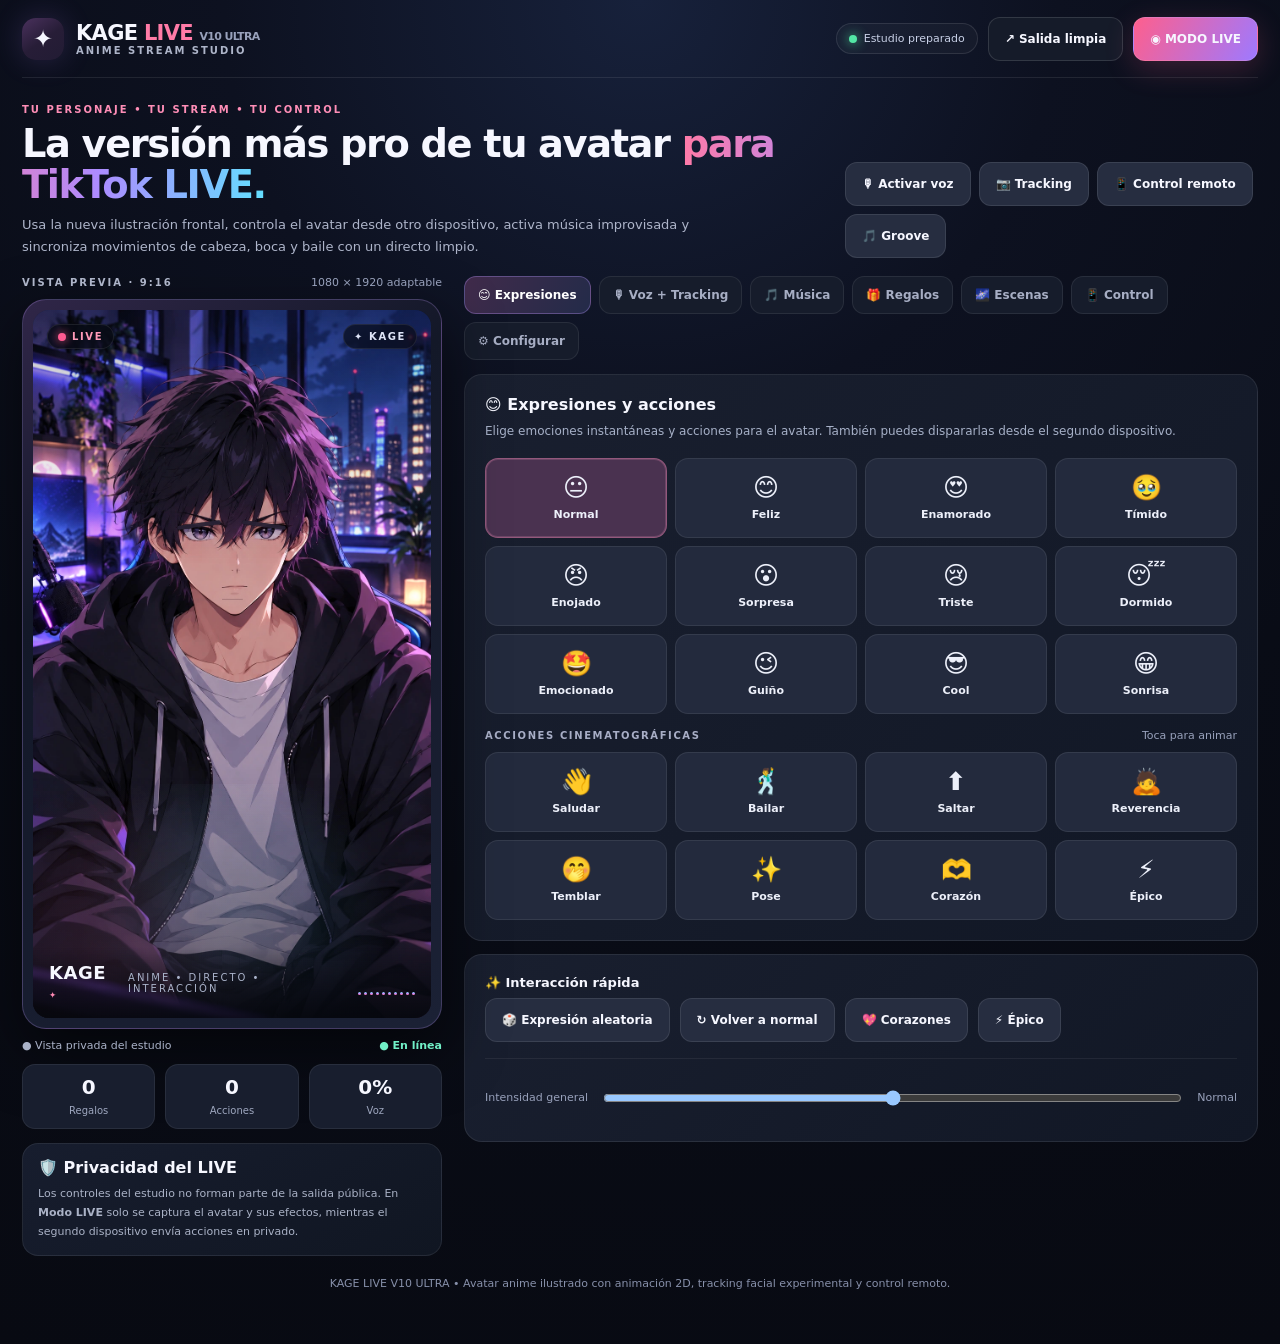
==== commit ca378034: "Add files via upload" ====
--- a/index.html
+++ b/index.html
@@ -23,7 +23,7 @@
 .avatar{position:absolute;inset:0;background-image:url('avatar.webp');background-position:center;background-repeat:no-repeat;background-size:100% 100%;filter:saturate(1.08) drop-shadow(0 10px 26px rgba(0,0,0,.38))}.stage[data-theme=rose] .avatar{filter:saturate(1.19) hue-rotate(-6deg)}.stage[data-theme=blue] .avatar{filter:saturate(1.18) hue-rotate(13deg)}.stage[data-theme=mono] .avatar{filter:grayscale(.85) contrast(1.08)}.stage[data-theme=neon] .avatar{filter:saturate(1.28) brightness(1.03)}.stage-glow{position:absolute;inset:auto -8% -5% -8%;height:38%;background:radial-gradient(circle at center,rgba(104,210,255,.24),transparent 58%),radial-gradient(circle at 25% 75%,rgba(255,93,145,.22),transparent 50%);pointer-events:none;mix-blend-mode:screen}.stage-overlay{position:absolute;inset:0;background:linear-gradient(to top,rgba(6,9,18,.55),transparent 34%,transparent 64%,rgba(8,10,16,.22));pointer-events:none}
 .face-layer{position:absolute;inset:0;pointer-events:none}.brow.left,.brow.right{position:absolute;top:30.1%;width:11%;height:.52%;background:#2a2336;border-radius:999px;opacity:.94;transform-origin:center center;box-shadow:0 0 1px rgba(0,0,0,.4)}.brow.left{left:36.1%;transform:rotate(-8deg)}.brow.right{left:52.5%;transform:rotate(8deg)}.stage[data-mood=angry] .brow.left{transform:translateY(.12%) rotate(-13deg)}.stage[data-mood=angry] .brow.right{transform:translateY(.12%) rotate(13deg)}.stage[data-mood=sad] .brow.left,.stage[data-mood=sad] .brow.right{transform:translateY(.16%) rotate(3deg)}
 .eyelid{position:absolute;height:.72%;background:#d4b3ab;border-bottom:2px solid #2a2336;border-radius:999px;opacity:0;transition:opacity .08s}.eyelid.left{left:36.0%;top:33.0%;width:9.4%;transform:rotate(-7deg)}.eyelid.right{left:54.7%;top:33.0%;width:9.4%;transform:rotate(7deg)}.stage.blink .eyelid,.stage.track-blink .eyelid{opacity:1}.stage[data-mood=sleep] .eyelid{opacity:1}.stage[data-mood=wink] .eyelid.right{opacity:1}
-.mouth-wrap{position:absolute;left:50%;top:42.0%;width:9.2%;height:2.35%;transform:translate(-50%,-50%);z-index:3;pointer-events:none;filter:drop-shadow(0 0 3px rgba(0,0,0,.18))}.mouth-skin{position:absolute;inset:-16% -12%;border-radius:999px;background:rgba(212,180,170,.86);filter:blur(1.1px)}.mouth{position:absolute;left:50%;top:50%;width:86%;height:48%;transform:translate(-50%,-50%);transform-origin:center center;opacity:0;border-radius:999px;background:linear-gradient(180deg,#673546,#431f2c 72%,#30141e 100%);box-shadow:0 0 0 1px rgba(65,23,32,.64) inset;transition:opacity .06s,transform .06s,border-radius .06s}.mouth:before{content:'';position:absolute;left:50%;bottom:9%;width:44%;height:28%;transform:translateX(-50%);background:#d9828b;border-radius:999px;opacity:.8}.mouth:after{content:'';position:absolute;left:50%;top:5%;width:52%;height:13%;transform:translateX(-50%);background:rgba(255,255,255,.12);border-radius:999px;opacity:.65}.mouth.closed{opacity:.88;height:12%;background:#50313f;box-shadow:none}.mouth.closed:before,.mouth.closed:after{display:none}.stage.talking .mouth{opacity:1}.stage[data-viseme='closed'] .mouth{opacity:.9;height:14%;background:#523241}.stage[data-viseme='small'] .mouth{height:26%;border-radius:999px}.stage[data-viseme='mid'] .mouth{height:52%;border-radius:999px}.stage[data-viseme='wide'] .mouth{height:64%;width:98%;border-radius:38% 38% 52% 52%/34% 34% 66% 66%}.stage[data-viseme='round'] .mouth{width:44%;height:72%;border-radius:48%}.stage[data-viseme='smile'] .mouth{height:22%;width:92%;border-radius:999px;transform:translate(-50%,-50%) scaleY(.75)}.stage[data-viseme='sad'] .mouth{height:18%;width:74%;border-radius:999px;transform:translate(-50%,-48%) rotate(180deg)}
+.mouth-wrap{position:absolute;left:50.18%;top:40.74%;width:6.8%;height:1.42%;transform:translate(-50%,-50%);z-index:3;pointer-events:none;filter:drop-shadow(0 0 2px rgba(0,0,0,.12))}.mouth-skin{position:absolute;inset:-30% -20%;border-radius:999px;background:radial-gradient(ellipse at center,rgba(225,194,186,.22) 0%,rgba(225,194,186,.14) 52%,rgba(225,194,186,0) 100%);filter:blur(1.2px);opacity:.65}.mouth-line{position:absolute;left:50%;top:49%;width:78%;height:24%;transform:translate(-50%,-50%);border-bottom:1.7px solid rgba(73,40,49,.56);border-radius:0 0 999px 999px/0 0 100% 100%;opacity:.82;transition:opacity .06s,transform .06s,border-color .06s}.mouth{position:absolute;left:50%;top:54%;width:82%;height:14%;transform:translate(-50%,-50%);transform-origin:center center;opacity:0;border-radius:999px;background:linear-gradient(180deg,rgba(102,55,68,.98) 0%,rgba(66,28,38,.98) 75%,rgba(47,18,25,.98) 100%);box-shadow:0 0 0 .8px rgba(72,32,43,.42) inset,0 -.35px 0 rgba(255,215,215,.14);transition:opacity .06s,transform .06s,border-radius .06s,width .06s,height .06s}.mouth:before{content:'';position:absolute;left:50%;bottom:10%;width:42%;height:22%;transform:translateX(-50%);background:rgba(218,134,145,.82);border-radius:999px;opacity:.68}.mouth:after{content:'';position:absolute;left:50%;top:8%;width:44%;height:10%;transform:translateX(-50%);background:rgba(255,255,255,.1);border-radius:999px;opacity:.48}.stage.talking .mouth{opacity:1}.stage.talking .mouth-line{opacity:.18}.stage[data-viseme='closed'] .mouth{opacity:0;height:0;width:0}.stage[data-viseme='closed'] .mouth-line{opacity:.88;border-bottom-color:rgba(79,43,53,.62)}.stage[data-viseme='small'] .mouth{width:70%;height:18%;border-radius:999px}.stage[data-viseme='mid'] .mouth{width:82%;height:38%;border-radius:999px}.stage[data-viseme='wide'] .mouth{width:96%;height:48%;border-radius:38% 38% 56% 56%/34% 34% 66% 66%}.stage[data-viseme='round'] .mouth{width:34%;height:54%;border-radius:48%}.stage[data-viseme='smile'] .mouth{width:84%;height:14%;border-radius:999px;transform:translate(-50%,-54%) scaleY(.78)}.stage[data-viseme='smile'] .mouth-line{opacity:.78;transform:translate(-50%,-53%) scaleY(.7)}.stage[data-viseme='sad'] .mouth{width:64%;height:12%;border-radius:999px;transform:translate(-50%,-47%) rotate(180deg)}.stage[data-viseme='sad'] .mouth-line{opacity:.75;transform:translate(-50%,-44%) rotate(180deg) scaleY(.8)}
 .mood-tag{display:none;position:absolute;z-index:3;font-size:clamp(16px,3vw,30px);filter:drop-shadow(0 5px 6px #0009);animation:floatTag 1.8s ease-in-out infinite}.tag-love{right:24%;top:17%}.tag-shy{right:23%;top:18%}.tag-angry{left:23%;top:17%}.tag-sad{right:22%;top:19%}.tag-surprise{left:22%;top:18%}.tag-excited{right:19%;top:16%}.tag-sleep{right:20%;top:17%}.tag-happy{left:21%;top:18%}.tag-cool{right:19%;top:17%}.tag-wink{left:21%;top:17%}@keyframes floatTag{0%,100%{transform:translateY(0) rotate(-6deg)}50%{transform:translateY(-12%) rotate(6deg)}}.stage[data-mood=love] .tag-love,.stage[data-mood=shy] .tag-shy,.stage[data-mood=angry] .tag-angry,.stage[data-mood=sad] .tag-sad,.stage[data-mood=surprise] .tag-surprise,.stage[data-mood=excited] .tag-excited,.stage[data-mood=sleep] .tag-sleep,.stage[data-mood=happy] .tag-happy,.stage[data-mood=cool] .tag-cool,.stage[data-mood=wink] .tag-wink{display:block}
 .stage-header{position:absolute;top:14px;left:14px;right:14px;display:flex;justify-content:space-between;align-items:center;pointer-events:none;z-index:4}.live-tag,.stage-brand{display:inline-flex;align-items:center;padding:6px 10px;border-radius:999px;background:#070a13aa;border:1px solid #ffffff15;font-size:10px;font-weight:900;letter-spacing:1.6px;backdrop-filter:blur(10px)}.live-tag{color:#ff9ab8;gap:6px}.live-tag:before{content:'';width:8px;height:8px;border-radius:50%;background:#ff5b91;box-shadow:0 0 10px #ff5b91}.stage-brand{color:#dfe5f8}
 .stage-footer{position:absolute;left:0;right:0;bottom:0;z-index:4;display:flex;align-items:center;justify-content:space-between;gap:8px;padding:14px 16px;background:linear-gradient(to top,rgba(5,7,13,.86),rgba(5,7,13,.45),transparent)}.stage-footer strong{font-size:18px;letter-spacing:.5px}.stage-footer span{font-size:10px;color:#aab3ca;letter-spacing:2px}.waves{display:flex;align-items:flex-end;gap:3px;height:24px}.waves i{display:block;width:3px;min-height:3px;background:linear-gradient(180deg,#7de8ff,#c394ff,#ff77aa);border-radius:999px}
@@ -54,7 +54,7 @@
       <div class="face-layer">
         <span class="brow left"></span><span class="brow right"></span>
         <span class="eyelid left"></span><span class="eyelid right"></span>
-        <div class="mouth-wrap"><div class="mouth-skin"></div><div class="mouth"></div></div>
+        <div class="mouth-wrap"><div class="mouth-skin"></div><div class="mouth-line"></div><div class="mouth"></div></div>
         <span class="mood-tag tag-love">💗</span><span class="mood-tag tag-shy">💞</span><span class="mood-tag tag-angry">💢</span><span class="mood-tag tag-sad">💧</span><span class="mood-tag tag-surprise">❗</span><span class="mood-tag tag-excited">✨</span><span class="mood-tag tag-sleep">💤</span><span class="mood-tag tag-happy">🌸</span><span class="mood-tag tag-cool">⚡</span><span class="mood-tag tag-wink">✦</span>
       </div>
     </div>
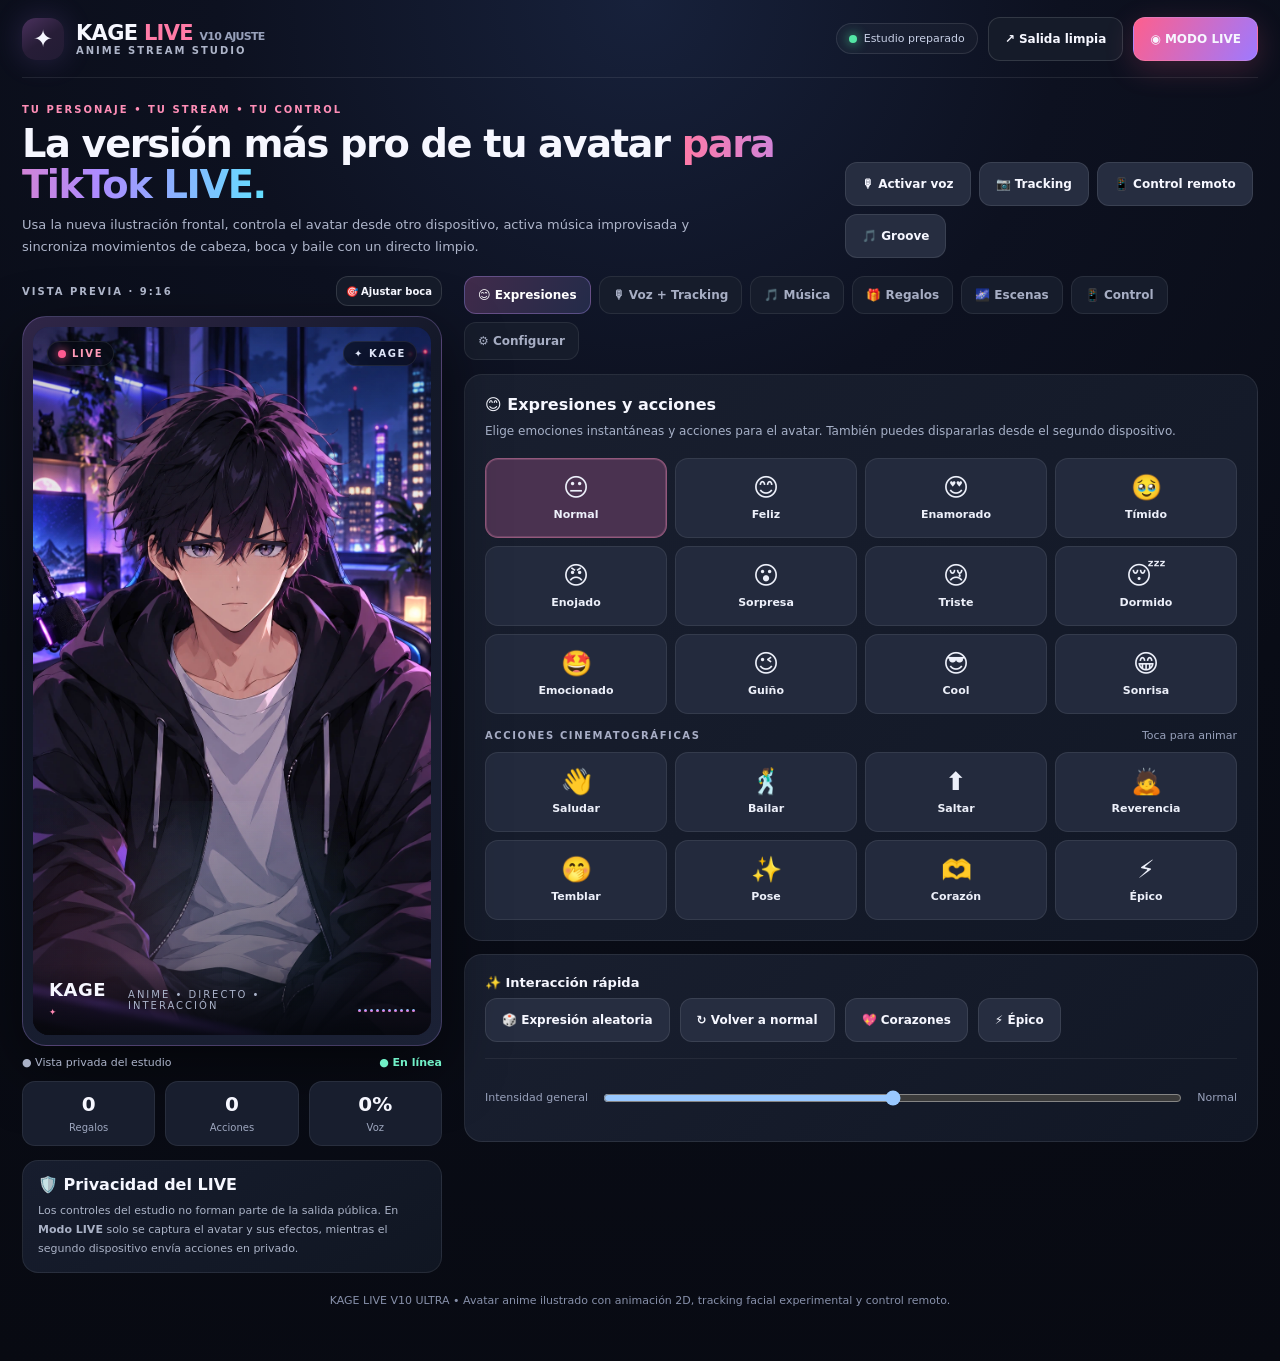
==== commit fb8ccf8b: "Add files via upload" ====
--- a/index.html
+++ b/index.html
@@ -23,7 +23,36 @@
 .avatar{position:absolute;inset:0;background-image:url('avatar.webp');background-position:center;background-repeat:no-repeat;background-size:100% 100%;filter:saturate(1.08) drop-shadow(0 10px 26px rgba(0,0,0,.38))}.stage[data-theme=rose] .avatar{filter:saturate(1.19) hue-rotate(-6deg)}.stage[data-theme=blue] .avatar{filter:saturate(1.18) hue-rotate(13deg)}.stage[data-theme=mono] .avatar{filter:grayscale(.85) contrast(1.08)}.stage[data-theme=neon] .avatar{filter:saturate(1.28) brightness(1.03)}.stage-glow{position:absolute;inset:auto -8% -5% -8%;height:38%;background:radial-gradient(circle at center,rgba(104,210,255,.24),transparent 58%),radial-gradient(circle at 25% 75%,rgba(255,93,145,.22),transparent 50%);pointer-events:none;mix-blend-mode:screen}.stage-overlay{position:absolute;inset:0;background:linear-gradient(to top,rgba(6,9,18,.55),transparent 34%,transparent 64%,rgba(8,10,16,.22));pointer-events:none}
 .face-layer{position:absolute;inset:0;pointer-events:none}.brow.left,.brow.right{position:absolute;top:30.1%;width:11%;height:.52%;background:#2a2336;border-radius:999px;opacity:.94;transform-origin:center center;box-shadow:0 0 1px rgba(0,0,0,.4)}.brow.left{left:36.1%;transform:rotate(-8deg)}.brow.right{left:52.5%;transform:rotate(8deg)}.stage[data-mood=angry] .brow.left{transform:translateY(.12%) rotate(-13deg)}.stage[data-mood=angry] .brow.right{transform:translateY(.12%) rotate(13deg)}.stage[data-mood=sad] .brow.left,.stage[data-mood=sad] .brow.right{transform:translateY(.16%) rotate(3deg)}
 .eyelid{position:absolute;height:.72%;background:#d4b3ab;border-bottom:2px solid #2a2336;border-radius:999px;opacity:0;transition:opacity .08s}.eyelid.left{left:36.0%;top:33.0%;width:9.4%;transform:rotate(-7deg)}.eyelid.right{left:54.7%;top:33.0%;width:9.4%;transform:rotate(7deg)}.stage.blink .eyelid,.stage.track-blink .eyelid{opacity:1}.stage[data-mood=sleep] .eyelid{opacity:1}.stage[data-mood=wink] .eyelid.right{opacity:1}
-.mouth-wrap{position:absolute;left:50.18%;top:40.74%;width:6.8%;height:1.42%;transform:translate(-50%,-50%);z-index:3;pointer-events:none;filter:drop-shadow(0 0 2px rgba(0,0,0,.12))}.mouth-skin{position:absolute;inset:-30% -20%;border-radius:999px;background:radial-gradient(ellipse at center,rgba(225,194,186,.22) 0%,rgba(225,194,186,.14) 52%,rgba(225,194,186,0) 100%);filter:blur(1.2px);opacity:.65}.mouth-line{position:absolute;left:50%;top:49%;width:78%;height:24%;transform:translate(-50%,-50%);border-bottom:1.7px solid rgba(73,40,49,.56);border-radius:0 0 999px 999px/0 0 100% 100%;opacity:.82;transition:opacity .06s,transform .06s,border-color .06s}.mouth{position:absolute;left:50%;top:54%;width:82%;height:14%;transform:translate(-50%,-50%);transform-origin:center center;opacity:0;border-radius:999px;background:linear-gradient(180deg,rgba(102,55,68,.98) 0%,rgba(66,28,38,.98) 75%,rgba(47,18,25,.98) 100%);box-shadow:0 0 0 .8px rgba(72,32,43,.42) inset,0 -.35px 0 rgba(255,215,215,.14);transition:opacity .06s,transform .06s,border-radius .06s,width .06s,height .06s}.mouth:before{content:'';position:absolute;left:50%;bottom:10%;width:42%;height:22%;transform:translateX(-50%);background:rgba(218,134,145,.82);border-radius:999px;opacity:.68}.mouth:after{content:'';position:absolute;left:50%;top:8%;width:44%;height:10%;transform:translateX(-50%);background:rgba(255,255,255,.1);border-radius:999px;opacity:.48}.stage.talking .mouth{opacity:1}.stage.talking .mouth-line{opacity:.18}.stage[data-viseme='closed'] .mouth{opacity:0;height:0;width:0}.stage[data-viseme='closed'] .mouth-line{opacity:.88;border-bottom-color:rgba(79,43,53,.62)}.stage[data-viseme='small'] .mouth{width:70%;height:18%;border-radius:999px}.stage[data-viseme='mid'] .mouth{width:82%;height:38%;border-radius:999px}.stage[data-viseme='wide'] .mouth{width:96%;height:48%;border-radius:38% 38% 56% 56%/34% 34% 66% 66%}.stage[data-viseme='round'] .mouth{width:34%;height:54%;border-radius:48%}.stage[data-viseme='smile'] .mouth{width:84%;height:14%;border-radius:999px;transform:translate(-50%,-54%) scaleY(.78)}.stage[data-viseme='smile'] .mouth-line{opacity:.78;transform:translate(-50%,-53%) scaleY(.7)}.stage[data-viseme='sad'] .mouth{width:64%;height:12%;border-radius:999px;transform:translate(-50%,-47%) rotate(180deg)}.stage[data-viseme='sad'] .mouth-line{opacity:.75;transform:translate(-50%,-44%) rotate(180deg) scaleY(.8)}
+/* Boca unica. Sin una segunda linea artificial: en reposo se ve la boca de la ilustracion. */
+.mouth-wrap{position:absolute;left:50%;top:39.1%;width:8%;height:2.2%;transform:translate(-50%,-50%);z-index:3;pointer-events:none;opacity:0;transition:opacity .09s;will-change:left,top,width,height}
+.mouth-wrap::before{content:"";position:absolute;inset:-18% -19%;border-radius:50%;background:radial-gradient(ellipse at center,#c89894 5%,#c89894 51%,rgba(200,152,148,.94) 69%,rgba(200,152,148,0) 100%);filter:blur(1.2px);opacity:.98}
+.mouth{position:absolute;left:50%;top:50%;width:72%;height:35%;transform:translate(-50%,-50%);border-radius:45% 45% 51% 51% / 36% 36% 64% 64%;background:linear-gradient(180deg,#723e4d,#3d1e2b 76%,#2e1520);box-shadow:0 0 0 .75px rgba(77,40,53,.56) inset;transition:width .07s,height .07s,border-radius .07s;will-change:width,height}
+.mouth::after{content:"";position:absolute;width:45%;height:22%;left:27.5%;bottom:12%;border-radius:50%;background:#ca7b87;opacity:.65}
+.stage.talking .mouth-wrap{opacity:1}
+.stage[data-viseme='closed'] .mouth-wrap{opacity:0}
+.stage[data-viseme='small'] .mouth{width:66%;height:22%;border-radius:50%}
+.stage[data-viseme='mid'] .mouth{width:78%;height:38%;border-radius:43% 43% 55% 55%/38% 38% 62% 62%}
+.stage[data-viseme='wide'] .mouth{width:90%;height:56%;border-radius:38% 38% 55% 55%/33% 33% 67% 67%}
+.stage[data-viseme='round'] .mouth{width:41%;height:57%;border-radius:50%}
+.stage[data-viseme='smile'] .mouth{width:92%;height:18%;border-radius:60% 60% 90% 90%;transform:translate(-50%,-50%)}
+.stage[data-viseme='sad'] .mouth{width:68%;height:18%;border-radius:50%}
+/* El area de ajuste no forma parte de la salida del directo. */
+.stage.calibrating{cursor:crosshair;touch-action:none}
+.stage.calibrating .avatar-rig{animation:none!important;transform:none!important}
+.stage.calibrating .mouth-wrap{opacity:1!important;outline:1.5px dashed #7df1ff;outline-offset:5px;border-radius:8px}
+.stage.calibrating .mouth{width:78%!important;height:45%!important;border-radius:43% 43% 55% 55%/38% 38% 62% 62%!important}
+.stage.calibrating .mouth-wrap::after{content:"+";position:absolute;top:-33px;left:50%;transform:translateX(-50%);font-size:17px;line-height:18px;color:#87f5ff;text-shadow:0 0 6px #131622}
+.stage.calibrating .mouth-wrap::before{opacity:.9}
+.mouth-cal-panel{background:linear-gradient(125deg,rgba(83,216,255,.11),rgba(169,119,255,.09));border:1px solid rgba(117,213,255,.28);padding:14px;border-radius:14px;margin:14px 0 0}
+.mouth-cal-panel h3{font-size:13px;margin:0 0 6px}
+.mouth-cal-panel p{font-size:11px;color:#b9c5dc;line-height:1.6;margin:0 0 12px}
+.mouth-cal-panel .cal-grid{display:grid;grid-template-columns:1fr 1fr;gap:10px}
+.mouth-cal-panel label{font-size:11px;color:#c8d6ed;display:block;margin-bottom:6px}
+.mouth-cal-panel input[type=range]{width:100%;padding:0;accent-color:#89e8fb}
+.mouth-cal-panel .cal-buttons{display:flex;gap:8px;flex-wrap:wrap;margin-top:12px}
+.mouth-cal-panel .coord{font-size:11px;color:#8ff5db;font-weight:700}
+.stage.calibrating .avatar{filter:saturate(1.1)}
+
 .mood-tag{display:none;position:absolute;z-index:3;font-size:clamp(16px,3vw,30px);filter:drop-shadow(0 5px 6px #0009);animation:floatTag 1.8s ease-in-out infinite}.tag-love{right:24%;top:17%}.tag-shy{right:23%;top:18%}.tag-angry{left:23%;top:17%}.tag-sad{right:22%;top:19%}.tag-surprise{left:22%;top:18%}.tag-excited{right:19%;top:16%}.tag-sleep{right:20%;top:17%}.tag-happy{left:21%;top:18%}.tag-cool{right:19%;top:17%}.tag-wink{left:21%;top:17%}@keyframes floatTag{0%,100%{transform:translateY(0) rotate(-6deg)}50%{transform:translateY(-12%) rotate(6deg)}}.stage[data-mood=love] .tag-love,.stage[data-mood=shy] .tag-shy,.stage[data-mood=angry] .tag-angry,.stage[data-mood=sad] .tag-sad,.stage[data-mood=surprise] .tag-surprise,.stage[data-mood=excited] .tag-excited,.stage[data-mood=sleep] .tag-sleep,.stage[data-mood=happy] .tag-happy,.stage[data-mood=cool] .tag-cool,.stage[data-mood=wink] .tag-wink{display:block}
 .stage-header{position:absolute;top:14px;left:14px;right:14px;display:flex;justify-content:space-between;align-items:center;pointer-events:none;z-index:4}.live-tag,.stage-brand{display:inline-flex;align-items:center;padding:6px 10px;border-radius:999px;background:#070a13aa;border:1px solid #ffffff15;font-size:10px;font-weight:900;letter-spacing:1.6px;backdrop-filter:blur(10px)}.live-tag{color:#ff9ab8;gap:6px}.live-tag:before{content:'';width:8px;height:8px;border-radius:50%;background:#ff5b91;box-shadow:0 0 10px #ff5b91}.stage-brand{color:#dfe5f8}
 .stage-footer{position:absolute;left:0;right:0;bottom:0;z-index:4;display:flex;align-items:center;justify-content:space-between;gap:8px;padding:14px 16px;background:linear-gradient(to top,rgba(5,7,13,.86),rgba(5,7,13,.45),transparent)}.stage-footer strong{font-size:18px;letter-spacing:.5px}.stage-footer span{font-size:10px;color:#aab3ca;letter-spacing:2px}.waves{display:flex;align-items:flex-end;gap:3px;height:24px}.waves i{display:block;width:3px;min-height:3px;background:linear-gradient(180deg,#7de8ff,#c394ff,#ff77aa);border-radius:999px}
@@ -54,7 +83,7 @@
       <div class="face-layer">
         <span class="brow left"></span><span class="brow right"></span>
         <span class="eyelid left"></span><span class="eyelid right"></span>
-        <div class="mouth-wrap"><div class="mouth-skin"></div><div class="mouth-line"></div><div class="mouth"></div></div>
+        <div class="mouth-wrap"><div class="mouth"></div></div>
         <span class="mood-tag tag-love">💗</span><span class="mood-tag tag-shy">💞</span><span class="mood-tag tag-angry">💢</span><span class="mood-tag tag-sad">💧</span><span class="mood-tag tag-surprise">❗</span><span class="mood-tag tag-excited">✨</span><span class="mood-tag tag-sleep">💤</span><span class="mood-tag tag-happy">🌸</span><span class="mood-tag tag-cool">⚡</span><span class="mood-tag tag-wink">✦</span>
       </div>
     </div>
@@ -71,7 +100,7 @@
 
 <div class="app">
   <header class="top">
-    <div class="brand"><div class="logo">✦</div><div><h1>KAGE <b>LIVE</b> <span class="micro">V10 ULTRA</span></h1><div class="tiny">ANIME STREAM STUDIO</div></div></div>
+    <div class="brand"><div class="logo">✦</div><div><h1>KAGE <b>LIVE</b> <span class="micro">V10 AJUSTE</span></h1><div class="tiny">ANIME STREAM STUDIO</div></div></div>
     <div class="top-right"><span class="pill"><span class="dot"></span><span id="statusTop">Estudio preparado</span></span><button class="outlined" id="openOutput">↗ Salida limpia</button><button class="solid" id="goLive">◉ MODO LIVE</button></div>
   </header>
 
@@ -82,7 +111,7 @@
 
   <main class="workspace">
     <aside class="preview-col">
-      <div class="section-head"><span class="tiny">VISTA PREVIA · 9:16</span><span class="micro">1080 × 1920 adaptable</span></div>
+      <div class="section-head"><span class="tiny">VISTA PREVIA · 9:16</span><button type="button" class="outlined" id="previewCalibrate" style="padding:6px 9px;min-height:30px;font-size:10px">🎯 Ajustar boca</button></div>
       <div class="preview-frame"><div id="stageStudio"></div></div>
       <div class="preview-meta"><span>● Vista privada del estudio</span><span><b id="studioState">● En línea</b></span></div>
       <div class="stats"><div class="stat"><b id="giftCounter">0</b><span>Regalos</span></div><div class="stat"><b id="actionCounter">0</b><span>Acciones</span></div><div class="stat"><b id="voiceCounter">0%</b><span>Voz</span></div></div>
@@ -106,7 +135,18 @@
       </section>
 
       <section class="tabpanel" data-panel="audio">
-        <div class="panel"><h2>🎤 Boca y voz</h2><p class="desc">La boca ahora usa varios visemas para verse más creíble. Funciona con tu micrófono, con texto hablado por el avatar y con el modo groove.</p><div class="inputrow"><button class="solid" id="micButton">🎙 Encender micrófono</button><button class="secondary" id="testMouth">▶ Probar boca</button></div><div class="meterrow"><span class="micro">Volumen</span><div class="meter"><div class="meterfill" id="micMeter"></div></div><strong id="meterPct" style="font-size:11px;min-width:32px">0%</strong></div><div class="range-field"><span class="micro">Sensibilidad</span><input id="sensitivity" type="range" min="1" max="10" value="6"><span class="micro" id="senseText">6/10</span></div><div class="divider"></div><h3>📷 Seguimiento facial</h3><p class="desc" style="margin-bottom:10px">Activa la cámara frontal para mover el avatar con tu rostro. El vídeo se procesa localmente y no forma parte del LIVE.</p><div class="inputrow"><button class="secondary" id="cameraTrackButton">📷 Activar cámara</button><span class="cam-badge" id="cameraTrackBadge"><i></i><span id="cameraTrackStatus">Cámara apagada</span></span></div><div class="range-field" style="margin-top:12px"><span class="micro">Fuerza del tracking</span><input id="trackPower" type="range" min="0.3" max="1.5" step="0.1" value="1"><span class="micro" id="trackPowerText">1.0×</span></div><div class="divider"></div><h3>🗣️ Kage habla</h3><div class="field"><label for="customSpeech">Texto para que lo diga el avatar</label><textarea id="customSpeech" rows="2">¡Bienvenidos a mi directo! Gracias por estar conmigo esta noche.</textarea></div><div class="inputrow" style="margin-top:12px"><button class="secondary" id="speakNow">▶ Pronunciar frase</button><button class="outlined" id="stopSpeech">■ Detener voz</button></div></div>
+        <div class="panel"><h2>🎤 Boca y voz</h2><p class="desc">La boca ahora usa varios visemas para verse más creíble. Funciona con tu micrófono, con texto hablado por el avatar y con el modo groove.</p><div class="inputrow"><button class="solid" id="micButton">🎙 Encender micrófono</button><button class="secondary" id="testMouth">▶ Probar boca</button></div><div class="meterrow"><span class="micro">Volumen</span><div class="meter"><div class="meterfill" id="micMeter"></div></div><strong id="meterPct" style="font-size:11px;min-width:32px">0%</strong></div><div class="range-field"><span class="micro">Sensibilidad</span><input id="sensitivity" type="range" min="1" max="10" value="6"><span class="micro" id="senseText">6/10</span></div><div class="mouth-cal-panel" id="mouthCalibration" style="display:none">
+<h3>🎯 Ajustar boca sobre el personaje</h3>
+<p>Toca o arrastra la boca azul en la vista previa. Puedes corregir el tamaño y los detalles con los deslizadores. En el LIVE no aparecerán estas guías.</p>
+<div class="cal-grid">
+<div><label for="mouthX">Horizontal <span class="coord" id="mouthXValue">50%</span></label><input type="range" id="mouthX" min="30" max="70" value="50" step="0.1"></div>
+<div><label for="mouthY">Vertical <span class="coord" id="mouthYValue">39.1%</span></label><input type="range" id="mouthY" min="25" max="60" value="39.1" step="0.1"></div>
+<div><label for="mouthW">Ancho <span class="coord" id="mouthWValue">8%</span></label><input type="range" id="mouthW" min="3" max="18" value="8" step="0.1"></div>
+<div><label for="mouthH">Alto <span class="coord" id="mouthHValue">2.2%</span></label><input type="range" id="mouthH" min="0.7" max="5" value="2.2" step="0.1"></div>
+</div>
+<div class="cal-buttons"><button class="green" type="button" id="mouthDone">✓ Guardar y terminar</button><button class="secondary" type="button" id="mouthReset">↺ Restablecer</button></div>
+</div>
+<div class="divider"></div><h3>📷 Seguimiento facial</h3><p class="desc" style="margin-bottom:10px">Activa la cámara frontal para mover el avatar con tu rostro. El vídeo se procesa localmente y no forma parte del LIVE.</p><div class="inputrow"><button class="secondary" id="cameraTrackButton">📷 Activar cámara</button><span class="cam-badge" id="cameraTrackBadge"><i></i><span id="cameraTrackStatus">Cámara apagada</span></span></div><div class="range-field" style="margin-top:12px"><span class="micro">Fuerza del tracking</span><input id="trackPower" type="range" min="0.3" max="1.5" step="0.1" value="1"><span class="micro" id="trackPowerText">1.0×</span></div><div class="divider"></div><h3>🗣️ Kage habla</h3><div class="field"><label for="customSpeech">Texto para que lo diga el avatar</label><textarea id="customSpeech" rows="2">¡Bienvenidos a mi directo! Gracias por estar conmigo esta noche.</textarea></div><div class="inputrow" style="margin-top:12px"><button class="secondary" id="speakNow">▶ Pronunciar frase</button><button class="outlined" id="stopSpeech">■ Detener voz</button></div></div>
         <div class="panel"><h3>🧠 Comandos de voz</h3><p class="desc">En navegadores compatibles puedes decir “Kage, sonríe”, “Kage, baila” o “Kage, enojado”.</p><button class="outlined" id="recognitionButton">🎧 Activar comandos hablados</button><p class="micro" id="recognitionStatus" style="margin-top:10px">Desactivado.</p></div>
       </section>
 
@@ -166,7 +206,9 @@
 let micStream=null,audioCtx=null,analyser=null,micRaf=0,mouthTestTimer=null,blinkTimer=null,toastTimer=null,stageActionTimer=null;
 let trackingStream=null,trackingVideo=null,trackingActive=false,trackingRaf=0,trackingBusy=false,trackingStrength=1,trackingPose={tx:0,ty:0,rx:0,ry:0,rz:0,scale:1,blink:0},lastTrackPush=0,faceDetector=null;
 let voiceRecognition=null,recognizing=false;
+const MOUTH_KEY='kage-v10-mouth-position-v2';const MOUTH_DEFAULT={x:50,y:39.1,w:8,h:2.2};let mouthCal={...MOUTH_DEFAULT},calibrating=false;
 let bc=null;try{bc=new BroadcastChannel('kage-live-v10-sync');bc.onmessage=e=>receive(e.data)}catch(_e){}window.addEventListener('storage',e=>{if(e.key==='kage-v10-message'&&e.newValue){try{receive(JSON.parse(e.newValue))}catch(_){}}});
+window.addEventListener('storage',e=>{if(e.key===MOUTH_KEY&&e.newValue){try{setMouthPosition(JSON.parse(e.newValue),false)}catch(_){}}});
 let peer=null,connections=[],clientConn=null,roomId='';
 let musicCtx=null,musicTimer=null,musicStep=0,musicBpm=110,musicVolume=.36,musicEnabled=false,autoDance=false,lastBass=0;
 
@@ -182,6 +224,58 @@
 function tileGrid(holder,list,kind,remote=false){const root=$('#'+holder); if(!root) return; list.forEach(([key,em,label])=>{const b=document.createElement('button');b.type='button';b.className='tile';b.dataset.kind=kind;b.dataset.value=key;b.innerHTML=`<span class="emoji">${em}</span><span>${label}</span>`;b.addEventListener('click',()=>{if(remote){remoteEmit(kind==='gift'?{type:'gift',value:key,viewer:$('#remoteViewer').value,count:1}:{type:kind,value:key});return;} if(kind==='gift')sendCommand({type:'gift',value:key,viewer:$('#viewerName').value,count:Number($('#giftCount').value)||1}); else sendCommand({type:kind,value:key});}); root.appendChild(b);});}
 function createControls(){[['expressionGrid',EXPRESS,'expression'],['actionGrid',ACTIONS,'action'],['giftGrid',GIFTS,'gift'],['sceneGrid',SCENES,'scene'],['remoteExpressionGrid',EXPRESS,'expression'],['remoteActionGrid',ACTIONS,'action'],['remoteGiftGrid',GIFTS,'gift'],['remoteSceneGrid',SCENES,'scene']].forEach(([container,items,kind])=>tileGrid(container,items,kind,container.startsWith('remote'))); updateSelected();}
 function updateSelected(){$$('.tile').forEach(el=>el.classList.toggle('active',(el.dataset.kind==='expression'&&el.dataset.value===mood)||(el.dataset.kind==='scene'&&el.dataset.value===theme)))}
+
+function validMouthConfig(v){
+ if(!v||typeof v!=='object')return null;
+ const x=Number(v.x),y=Number(v.y),w=Number(v.w),h=Number(v.h);
+ if(![x,y,w,h].every(Number.isFinite))return null;
+ return{x:clamp(x,5,95),y:clamp(y,5,90),w:clamp(w,3,18),h:clamp(h,.7,5)};
+}
+function setMouthPosition(v,send=false){
+ const clean=validMouthConfig(v);if(!clean)return;
+ mouthCal=clean;
+ stageList().forEach(st=>{const m=st.querySelector('.mouth-wrap');if(!m)return;
+   m.style.left=mouthCal.x+'%';m.style.top=mouthCal.y+'%';m.style.width=mouthCal.w+'%';m.style.height=mouthCal.h+'%';
+ });
+ for(const k of ['x','y','w','h']){
+  const ids={x:'mouthX',y:'mouthY',w:'mouthW',h:'mouthH'};
+  const id=ids[k]; const input=$('#'+id),txt=$('#'+id+'Value');
+  if(input)input.value=mouthCal[k];if(txt)txt.textContent=mouthCal[k].toFixed(1)+'%';
+ }
+ try{localStorage.setItem(MOUTH_KEY,JSON.stringify(mouthCal))}catch(_e){}
+ if(send)publish({type:'mouthCalibration',value:mouthCal});
+}
+function beginMouthCalibration(enable=!calibrating){
+ calibrating=!!enable;
+ const stage=$('#stageStudio .stage');stage?.classList.toggle('calibrating',calibrating);
+ const panel=$('#mouthCalibration');if(panel)panel.style.display=calibrating?'block':'none';
+ const btn=$('#previewCalibrate');if(btn)btn.textContent=calibrating?'✓ Terminar ajuste':'🎯 Ajustar boca';
+ if(calibrating){switchTab('audio');notify('Toca o arrastra sobre la boca para ubicarla.');}
+ else notify('Posición de boca guardada.');
+}
+(function loadMouthCalibration(){
+ try{const saved=JSON.parse(localStorage.getItem(MOUTH_KEY)||'null');setMouthPosition(saved||MOUTH_DEFAULT,false)}
+ catch(_){setMouthPosition(MOUTH_DEFAULT,false)}
+})();
+const calibrationStage=$('#stageStudio .stage');
+let activePointer=null;
+function pointerToMouth(e){
+ const rect=calibrationStage.getBoundingClientRect();
+ setMouthPosition({...mouthCal,x:clamp((e.clientX-rect.left)/rect.width*100,5,95),y:clamp((e.clientY-rect.top)/rect.height*100,5,90)},true);
+}
+calibrationStage?.addEventListener('pointerdown',e=>{if(!calibrating)return;
+ e.preventDefault();activePointer=e.pointerId;calibrationStage.setPointerCapture?.(e.pointerId);pointerToMouth(e);
+});
+calibrationStage?.addEventListener('pointermove',e=>{if(!calibrating||e.pointerId!==activePointer)return;
+ e.preventDefault();pointerToMouth(e);
+});
+['pointerup','pointercancel','lostpointercapture'].forEach(type=>calibrationStage?.addEventListener(type,e=>{if(activePointer===e.pointerId)activePointer=null}));
+$('#previewCalibrate')?.addEventListener('click',()=>beginMouthCalibration());
+$('#mouthDone')?.addEventListener('click',()=>beginMouthCalibration(false));
+$('#mouthReset')?.addEventListener('click',()=>setMouthPosition(MOUTH_DEFAULT,true));
+for(const[k,id]of Object.entries({x:'mouthX',y:'mouthY',w:'mouthW',h:'mouthH'})){
+ $('#'+id)?.addEventListener('input',e=>setMouthPosition({...mouthCal,[k]:Number(e.target.value)},true));
+}
 
 function setStageSetting(name,val){stageList().forEach(st=>{const map={liveLabel:'.live-tag',brand:'.stage-brand',footer:'.stage-footer'}; const sel=map[name]; if(sel){const el=st.querySelector(sel); if(el) el.style.display=val?'':'none';}})}
 function particles(emoji,count){stageList().forEach(st=>{const box=st.querySelector('.particle-box'); for(let i=0;i<count;i++){const p=document.createElement('span'); p.className='particle'; p.textContent=emoji; p.style.left=(10+Math.random()*80)+'%'; p.style.bottom=(8+Math.random()*26)+'%'; p.style.setProperty('--dx',(-120+Math.random()*240)+'px'); p.style.setProperty('--dy',(-120-Math.random()*260)+'px'); p.style.setProperty('--rot',(-90+Math.random()*180)+'deg'); p.style.animationDelay=(Math.random()*.25)+'s'; box.appendChild(p); setTimeout(()=>p.remove(),2800);} })}
@@ -202,6 +296,7 @@
  else if(cmd.type==='volume'){setVolume(Number(cmd.value)||0,false)}
  else if(cmd.type==='setting'){if(cmd.name==='tts') tts=!!cmd.value; else if(cmd.name==='captions') captions=!!cmd.value; else if(['liveLabel','brand','footer'].includes(cmd.name)) setStageSetting(cmd.name,!!cmd.value)}
  else if(cmd.type==='track'&&cmd.value){applyTracking(cmd.value,false)}
+ else if(cmd.type==='mouthCalibration'&&cmd.value){setMouthPosition(cmd.value,false)}
  else if(cmd.type==='music'){if(cmd.action==='start') startMusic(false); else if(cmd.action==='stop') stopMusic(false); else if(cmd.action==='toggle') musicEnabled?stopMusic(false):startMusic(false); else if(cmd.action==='bpm'){musicBpm=clamp(Number(cmd.value)||110,80,150); syncMusicUi(); if(musicEnabled){restartMusicLoop(false)}} else if(cmd.action==='volume'){musicVolume=clamp((Number(cmd.value)||36)/100,0,1); syncMusicUi();} else if(cmd.action==='dance'){autoDance=!!cmd.value; syncMusicUi(); log('Auto baile: '+(autoDance?'activado':'desactivado'))}}
  else if(cmd.type==='pulse'){triggerBeatPulse();}
 }
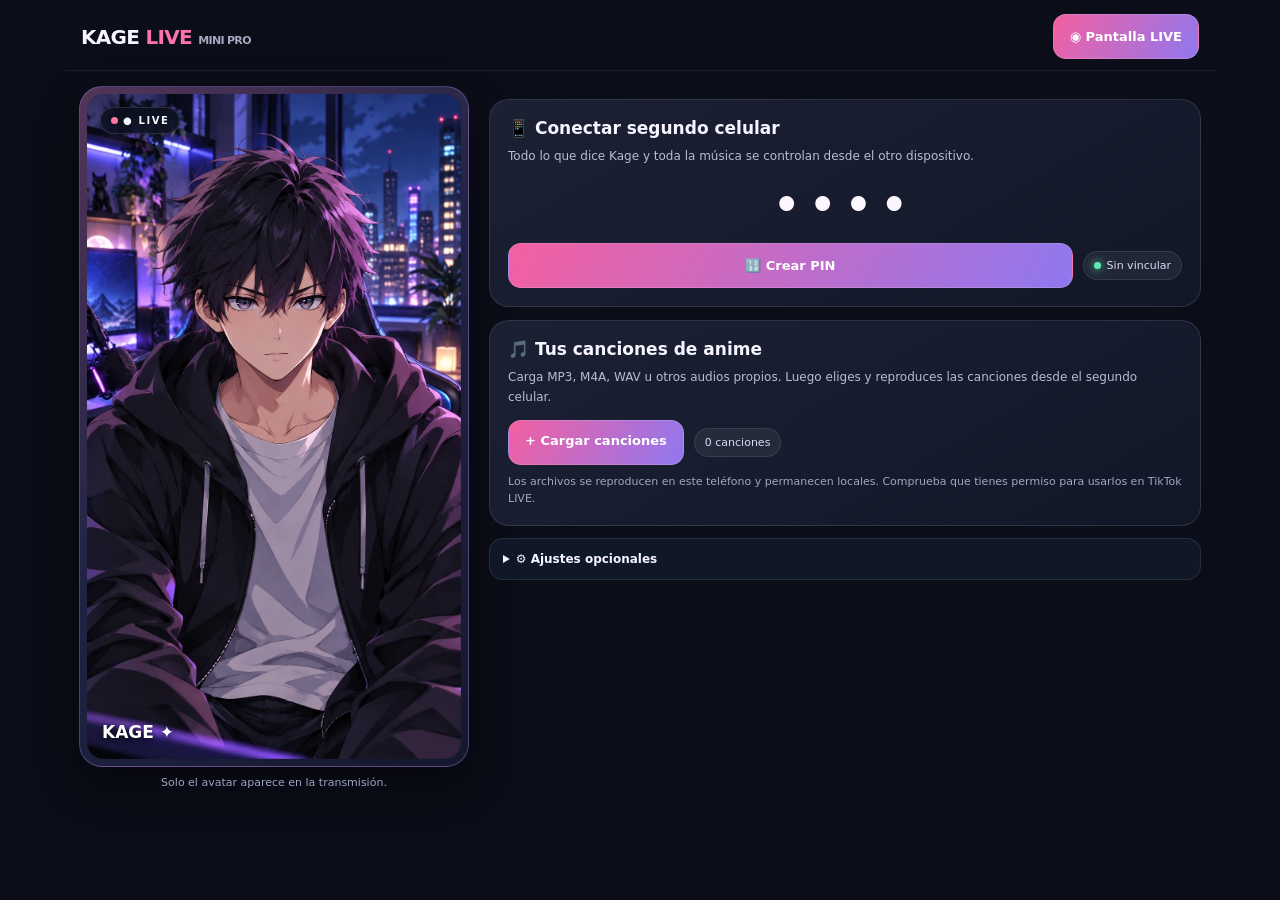
==== commit 9431d26a: "Add files via upload" ====
--- a/index.html
+++ b/index.html
@@ -1,369 +1,129 @@
-<!doctype html>
+<!DOCTYPE html>
 <html lang="es">
 <head>
-<meta charset="utf-8">
-<meta name="viewport" content="width=device-width,initial-scale=1,viewport-fit=cover">
-<meta name="theme-color" content="#090d17">
-<meta name="description" content="KAGE LIVE V10 ULTRA: avatar anime para directos con control remoto, música improvisada, tracking facial y modo LIVE limpio.">
-<title>KAGE LIVE V10 ULTRA</title>
-<link rel="manifest" href="manifest.webmanifest">
+<meta charset="UTF-8"><meta name="viewport" content="width=device-width, initial-scale=1, viewport-fit=cover">
+<title>KAGE LIVE • Stream + Control</title><meta name="theme-color" content="#101321">
 <style>
-:root{color-scheme:dark;--bg:#0b0e17;--bg2:#121826;--panel:#161c2b;--panel2:#20283c;--line:#ffffff16;--fg:#f6f7ff;--muted:#9ba4bb;--pink:#ff5b91;--purple:#aa87ff;--cyan:#58d8ff;--green:#53e6a5;--orange:#ffb566;--danger:#ff6f8c;font-family:Inter,ui-sans-serif,system-ui,-apple-system,'Segoe UI',Roboto,sans-serif}
-*{box-sizing:border-box}html,body{margin:0;padding:0;background:radial-gradient(circle at top,#17213b 0,#0d1120 28%,#090c16 60%,#080a12 100%);color:var(--fg);min-height:100%}button,input,textarea,select{font:inherit}button{border:0;cursor:pointer;color:inherit;-webkit-tap-highlight-color:transparent}button:active{transform:scale(.985)}button:focus-visible,input:focus-visible,textarea:focus-visible,select:focus-visible{outline:2px solid var(--purple);outline-offset:3px}input,textarea,select{width:100%;background:#0f1422;border:1px solid #ffffff20;border-radius:12px;padding:12px;color:var(--fg)}textarea{resize:vertical}h1,h2,h3,p{margin-top:0}.muted{color:var(--muted)}.micro{font-size:11px;color:#98a1bb}.tiny{font-size:10px;letter-spacing:2px;color:#aeb5c9;text-transform:uppercase;font-weight:800}
-.solid,.secondary,.outlined,.green,.danger{border-radius:12px;padding:12px 16px;font-size:12px;font-weight:850;display:inline-flex;align-items:center;justify-content:center;gap:8px;min-height:44px}.solid{background:linear-gradient(120deg,#fe5f8d,#9e79ff);box-shadow:0 8px 30px #ff5f8d33;border:1px solid #ffffff1c}.secondary{background:#262d40;border:1px solid #ffffff18}.outlined{background:#151b29;border:1px solid #ffffff20}.green{background:#17392f;color:#9bffe2;border:1px solid #306d5d}.danger{background:#3b1b28;color:#ffb4c6;border:1px solid #7f4358}
-.app{max-width:1500px;margin:0 auto;padding:0 22px 32px}.top{height:78px;display:flex;align-items:center;justify-content:space-between;gap:18px;border-bottom:1px solid var(--line)}.brand{display:flex;align-items:center;gap:12px}.logo{width:42px;height:42px;border-radius:14px;background:linear-gradient(145deg,#4a315d,#271d37 52%,#221c34);display:grid;place-items:center;box-shadow:0 0 30px #ab7cff30;font-size:24px}.brand h1{font-size:21px;letter-spacing:-.7px;margin:0}.brand h1 b{color:#ff7ba7}.top-right{display:flex;align-items:center;gap:10px}.pill{border-radius:999px;border:1px solid #ffffff1b;background:#ffffff08;padding:8px 12px;font-size:11px;color:#c8d0e6;display:flex;align-items:center;gap:7px}.dot{width:8px;height:8px;border-radius:50%;background:var(--green);box-shadow:0 0 12px var(--green)}
-.hero{display:flex;justify-content:space-between;gap:18px;align-items:flex-end;padding:26px 0 18px}.hero h2{font-size:clamp(28px,3vw,40px);line-height:1.08;letter-spacing:-1.4px;margin:8px 0}.hero p{max-width:720px;font-size:13px;line-height:1.7;color:#aeb5ca;margin:0}.grad{background:linear-gradient(90deg,#ff7aa7,#ad8bff,#63dfff);-webkit-background-clip:text;background-clip:text;color:transparent}.hero-quick{display:flex;gap:8px;flex-wrap:wrap}
-.workspace{display:grid;grid-template-columns:minmax(310px,420px) minmax(0,1fr);gap:22px;align-items:start}.preview-col{position:sticky;top:14px}.preview-frame{background:linear-gradient(145deg,#302648,#131828 32%,#1b2135);padding:10px;border-radius:24px;border:1px solid #c39eff3d;box-shadow:0 22px 60px #0008}.section-head{display:flex;align-items:center;justify-content:space-between;margin-bottom:10px}.preview-meta{display:flex;justify-content:space-between;font-size:11px;color:#aab2c8;gap:10px;margin-top:10px}.preview-meta b{color:#71f0c7}.stats{display:flex;gap:10px;margin-top:12px}.stat{flex:1;text-align:center;background:#181e2e;border:1px solid #ffffff12;border-radius:13px;padding:10px 6px}.stat b{display:block;font-size:20px;font-variant-numeric:tabular-nums}.stat span{font-size:10px;color:#9ea7bf}.info-card{margin-top:14px;border:1px solid #ffffff14;background:linear-gradient(150deg,#171d2e,#101622);padding:14px 15px;border-radius:16px}.info-card p{font-size:11px;line-height:1.75;color:#aab2c6;margin:7px 0 0}
-.tabbar{display:flex;gap:8px;flex-wrap:wrap;margin-bottom:14px}.tab{padding:11px 13px;border:1px solid #ffffff14;background:#161c2b;border-radius:12px;color:#a7aec4;font-weight:800;font-size:12px}.tab.active{background:linear-gradient(120deg,#412b4b,#232b49);color:#fff;border-color:#ba95ff55}.tabpanel{display:none}.tabpanel.active{display:block}.panel{background:linear-gradient(135deg,#191f2f,#111725);border:1px solid #ffffff15;border-radius:18px;padding:20px;margin-bottom:13px}.panel h2{margin:0 0 8px;font-size:16px}.panel h3{margin:0 0 8px;font-size:13px}.desc{font-size:12px;line-height:1.65;color:#a6b0c7;margin:0 0 16px}.labelrow{display:flex;justify-content:space-between;align-items:center;gap:12px;margin:15px 0 10px}.labelrow strong{font-size:10px;letter-spacing:1.6px;color:#a8aec6;text-transform:uppercase}.grid-4{display:grid;grid-template-columns:repeat(4,minmax(0,1fr));gap:8px}.grid-3{display:grid;grid-template-columns:repeat(3,minmax(0,1fr));gap:8px}.tile{background:#232a3d;border:1px solid #ffffff14;border-radius:13px;min-height:80px;padding:11px 5px;display:flex;flex-direction:column;gap:8px;align-items:center;justify-content:center;color:#edf0fa;font-weight:800;font-size:11px}.tile .emoji{font-size:25px;line-height:1}.tile small{font-size:9px;color:#aab2c8}.tile.active{background:#4a3250;border-color:#ff92bd66;box-shadow:inset 0 0 0 1px #ff9cc530}
-.inputrow{display:flex;gap:10px;flex-wrap:wrap;align-items:end}.field{flex:1;min-width:130px}.field label{display:block;margin-bottom:7px;font-size:11px;color:#b8bfd1;font-weight:800}.divider{height:1px;background:#ffffff10;margin:16px 0}.meterrow{display:flex;align-items:center;gap:12px;margin:13px 0}.meter{flex:1;height:10px;border-radius:999px;background:#2b334a;overflow:hidden}.meterfill{width:0;height:100%;background:linear-gradient(90deg,#63dfff,#b78eff,#ff7ba7)}.range-field{display:flex;align-items:center;gap:13px}.range-field input{flex:1}.tog{display:flex;justify-content:space-between;align-items:center;padding:11px 0;border-bottom:1px solid #ffffff0b;font-size:12px;color:#cad0e3}.tog input{width:18px;height:18px}.help{font-size:11px;color:#aab2c8;line-height:1.75}.callout{background:#aa8bff12;border-left:3px solid #b690ff;color:#d4c8ee;border-radius:0 11px 11px 0;padding:10px 12px;font-size:11px;line-height:1.8}.codebox{display:flex;gap:8px}.codebox input{font-weight:900;letter-spacing:1px}
-.eventlog{height:180px;overflow:auto;background:#0e1321;border:1px solid #ffffff12;border-radius:12px;padding:10px}.logrow{font-size:11px;line-height:1.6;padding:7px 3px;border-bottom:1px solid #ffffff0c;color:#c2c8dc}.logrow time{color:#78809a;margin-right:8px}.steps{display:grid;gap:12px;counter-reset:step}.step{position:relative;padding:13px 14px 13px 42px;border-radius:12px;border:1px solid #ffffff13;background:#21283b;font-size:12px;color:#d1d6e7;line-height:1.65}.step:before{counter-increment:step;content:counter(step);position:absolute;left:12px;top:12px;width:22px;height:22px;border-radius:50%;background:#ff5b9135;color:#ffc4d6;display:grid;place-items:center;font-weight:900}
-
-/* Stage */
-.stage{width:100%;aspect-ratio:9/16;position:relative;overflow:hidden;border-radius:16px;isolation:isolate;background:radial-gradient(circle at 30% 15%,#263960 0,#10162b 34%,#090d17 70%);perspective:1100px;user-select:none;-webkit-user-select:none;touch-action:manipulation}.avatar-rig{position:absolute;inset:0;transform-origin:50% 46%;will-change:transform;--tx:0%;--ty:0%;--rx:0deg;--ry:0deg;--rz:0deg;--scale:1;animation:breathingRig 4.2s ease-in-out infinite}@keyframes breathingRig{0%,100%{transform:translate3d(var(--tx),var(--ty),0) scale(var(--scale)) rotateX(var(--rx)) rotateY(var(--ry)) rotateZ(var(--rz))}50%{transform:translate3d(var(--tx),calc(var(--ty) + .42%),0) scale(calc(var(--scale)*1.013)) rotateX(var(--rx)) rotateY(var(--ry)) rotateZ(var(--rz))}}
-.avatar{position:absolute;inset:0;background-image:url('avatar.webp');background-position:center;background-repeat:no-repeat;background-size:100% 100%;filter:saturate(1.08) drop-shadow(0 10px 26px rgba(0,0,0,.38))}.stage[data-theme=rose] .avatar{filter:saturate(1.19) hue-rotate(-6deg)}.stage[data-theme=blue] .avatar{filter:saturate(1.18) hue-rotate(13deg)}.stage[data-theme=mono] .avatar{filter:grayscale(.85) contrast(1.08)}.stage[data-theme=neon] .avatar{filter:saturate(1.28) brightness(1.03)}.stage-glow{position:absolute;inset:auto -8% -5% -8%;height:38%;background:radial-gradient(circle at center,rgba(104,210,255,.24),transparent 58%),radial-gradient(circle at 25% 75%,rgba(255,93,145,.22),transparent 50%);pointer-events:none;mix-blend-mode:screen}.stage-overlay{position:absolute;inset:0;background:linear-gradient(to top,rgba(6,9,18,.55),transparent 34%,transparent 64%,rgba(8,10,16,.22));pointer-events:none}
-.face-layer{position:absolute;inset:0;pointer-events:none}.brow.left,.brow.right{position:absolute;top:30.1%;width:11%;height:.52%;background:#2a2336;border-radius:999px;opacity:.94;transform-origin:center center;box-shadow:0 0 1px rgba(0,0,0,.4)}.brow.left{left:36.1%;transform:rotate(-8deg)}.brow.right{left:52.5%;transform:rotate(8deg)}.stage[data-mood=angry] .brow.left{transform:translateY(.12%) rotate(-13deg)}.stage[data-mood=angry] .brow.right{transform:translateY(.12%) rotate(13deg)}.stage[data-mood=sad] .brow.left,.stage[data-mood=sad] .brow.right{transform:translateY(.16%) rotate(3deg)}
-.eyelid{position:absolute;height:.72%;background:#d4b3ab;border-bottom:2px solid #2a2336;border-radius:999px;opacity:0;transition:opacity .08s}.eyelid.left{left:36.0%;top:33.0%;width:9.4%;transform:rotate(-7deg)}.eyelid.right{left:54.7%;top:33.0%;width:9.4%;transform:rotate(7deg)}.stage.blink .eyelid,.stage.track-blink .eyelid{opacity:1}.stage[data-mood=sleep] .eyelid{opacity:1}.stage[data-mood=wink] .eyelid.right{opacity:1}
-/* Boca unica. Sin una segunda linea artificial: en reposo se ve la boca de la ilustracion. */
-.mouth-wrap{position:absolute;left:50%;top:39.1%;width:8%;height:2.2%;transform:translate(-50%,-50%);z-index:3;pointer-events:none;opacity:0;transition:opacity .09s;will-change:left,top,width,height}
-.mouth-wrap::before{content:"";position:absolute;inset:-18% -19%;border-radius:50%;background:radial-gradient(ellipse at center,#c89894 5%,#c89894 51%,rgba(200,152,148,.94) 69%,rgba(200,152,148,0) 100%);filter:blur(1.2px);opacity:.98}
-.mouth{position:absolute;left:50%;top:50%;width:72%;height:35%;transform:translate(-50%,-50%);border-radius:45% 45% 51% 51% / 36% 36% 64% 64%;background:linear-gradient(180deg,#723e4d,#3d1e2b 76%,#2e1520);box-shadow:0 0 0 .75px rgba(77,40,53,.56) inset;transition:width .07s,height .07s,border-radius .07s;will-change:width,height}
-.mouth::after{content:"";position:absolute;width:45%;height:22%;left:27.5%;bottom:12%;border-radius:50%;background:#ca7b87;opacity:.65}
-.stage.talking .mouth-wrap{opacity:1}
-.stage[data-viseme='closed'] .mouth-wrap{opacity:0}
-.stage[data-viseme='small'] .mouth{width:66%;height:22%;border-radius:50%}
-.stage[data-viseme='mid'] .mouth{width:78%;height:38%;border-radius:43% 43% 55% 55%/38% 38% 62% 62%}
-.stage[data-viseme='wide'] .mouth{width:90%;height:56%;border-radius:38% 38% 55% 55%/33% 33% 67% 67%}
-.stage[data-viseme='round'] .mouth{width:41%;height:57%;border-radius:50%}
-.stage[data-viseme='smile'] .mouth{width:92%;height:18%;border-radius:60% 60% 90% 90%;transform:translate(-50%,-50%)}
-.stage[data-viseme='sad'] .mouth{width:68%;height:18%;border-radius:50%}
-/* El area de ajuste no forma parte de la salida del directo. */
-.stage.calibrating{cursor:crosshair;touch-action:none}
-.stage.calibrating .avatar-rig{animation:none!important;transform:none!important}
-.stage.calibrating .mouth-wrap{opacity:1!important;outline:1.5px dashed #7df1ff;outline-offset:5px;border-radius:8px}
-.stage.calibrating .mouth{width:78%!important;height:45%!important;border-radius:43% 43% 55% 55%/38% 38% 62% 62%!important}
-.stage.calibrating .mouth-wrap::after{content:"+";position:absolute;top:-33px;left:50%;transform:translateX(-50%);font-size:17px;line-height:18px;color:#87f5ff;text-shadow:0 0 6px #131622}
-.stage.calibrating .mouth-wrap::before{opacity:.9}
-.mouth-cal-panel{background:linear-gradient(125deg,rgba(83,216,255,.11),rgba(169,119,255,.09));border:1px solid rgba(117,213,255,.28);padding:14px;border-radius:14px;margin:14px 0 0}
-.mouth-cal-panel h3{font-size:13px;margin:0 0 6px}
-.mouth-cal-panel p{font-size:11px;color:#b9c5dc;line-height:1.6;margin:0 0 12px}
-.mouth-cal-panel .cal-grid{display:grid;grid-template-columns:1fr 1fr;gap:10px}
-.mouth-cal-panel label{font-size:11px;color:#c8d6ed;display:block;margin-bottom:6px}
-.mouth-cal-panel input[type=range]{width:100%;padding:0;accent-color:#89e8fb}
-.mouth-cal-panel .cal-buttons{display:flex;gap:8px;flex-wrap:wrap;margin-top:12px}
-.mouth-cal-panel .coord{font-size:11px;color:#8ff5db;font-weight:700}
-.stage.calibrating .avatar{filter:saturate(1.1)}
-
-.mood-tag{display:none;position:absolute;z-index:3;font-size:clamp(16px,3vw,30px);filter:drop-shadow(0 5px 6px #0009);animation:floatTag 1.8s ease-in-out infinite}.tag-love{right:24%;top:17%}.tag-shy{right:23%;top:18%}.tag-angry{left:23%;top:17%}.tag-sad{right:22%;top:19%}.tag-surprise{left:22%;top:18%}.tag-excited{right:19%;top:16%}.tag-sleep{right:20%;top:17%}.tag-happy{left:21%;top:18%}.tag-cool{right:19%;top:17%}.tag-wink{left:21%;top:17%}@keyframes floatTag{0%,100%{transform:translateY(0) rotate(-6deg)}50%{transform:translateY(-12%) rotate(6deg)}}.stage[data-mood=love] .tag-love,.stage[data-mood=shy] .tag-shy,.stage[data-mood=angry] .tag-angry,.stage[data-mood=sad] .tag-sad,.stage[data-mood=surprise] .tag-surprise,.stage[data-mood=excited] .tag-excited,.stage[data-mood=sleep] .tag-sleep,.stage[data-mood=happy] .tag-happy,.stage[data-mood=cool] .tag-cool,.stage[data-mood=wink] .tag-wink{display:block}
-.stage-header{position:absolute;top:14px;left:14px;right:14px;display:flex;justify-content:space-between;align-items:center;pointer-events:none;z-index:4}.live-tag,.stage-brand{display:inline-flex;align-items:center;padding:6px 10px;border-radius:999px;background:#070a13aa;border:1px solid #ffffff15;font-size:10px;font-weight:900;letter-spacing:1.6px;backdrop-filter:blur(10px)}.live-tag{color:#ff9ab8;gap:6px}.live-tag:before{content:'';width:8px;height:8px;border-radius:50%;background:#ff5b91;box-shadow:0 0 10px #ff5b91}.stage-brand{color:#dfe5f8}
-.stage-footer{position:absolute;left:0;right:0;bottom:0;z-index:4;display:flex;align-items:center;justify-content:space-between;gap:8px;padding:14px 16px;background:linear-gradient(to top,rgba(5,7,13,.86),rgba(5,7,13,.45),transparent)}.stage-footer strong{font-size:18px;letter-spacing:.5px}.stage-footer span{font-size:10px;color:#aab3ca;letter-spacing:2px}.waves{display:flex;align-items:flex-end;gap:3px;height:24px}.waves i{display:block;width:3px;min-height:3px;background:linear-gradient(180deg,#7de8ff,#c394ff,#ff77aa);border-radius:999px}
-.particle-box{position:absolute;inset:0;pointer-events:none;z-index:4;overflow:hidden}.particle{position:absolute;will-change:transform,opacity;font-size:24px;animation:floatParticle 2.5s ease-in forwards}@keyframes floatParticle{0%{transform:translate(0,0) scale(.6) rotate(0);opacity:0}12%{opacity:1}100%{transform:translate(var(--dx),var(--dy)) scale(1.1) rotate(var(--rot));opacity:0}}
-.gift-toast{position:absolute;left:14px;right:14px;bottom:82px;display:flex;align-items:center;gap:10px;padding:12px 14px;border-radius:14px;background:rgba(14,18,28,.82);border:1px solid #ffffff18;backdrop-filter:blur(10px);z-index:4;transform:translateY(120%);opacity:0;transition:.28s}.gift-toast.show{transform:translateY(0);opacity:1}.gift-toast .gift-emoji{font-size:24px}.gift-toast strong{display:block;font-size:13px}.gift-toast small{font-size:11px;color:#b8bfd4}
-.caption-line{position:absolute;left:18px;right:18px;bottom:148px;padding:10px 13px;border-radius:12px;background:rgba(7,10,17,.74);border:1px solid #ffffff18;backdrop-filter:blur(10px);text-align:center;font-size:12px;line-height:1.5;color:#f7f8ff;z-index:4;opacity:0;transform:translateY(10px);transition:.18s}.caption-line.show{opacity:1;transform:translateY(0)}
-.beat-indicator{position:absolute;right:18px;bottom:150px;display:flex;align-items:center;gap:6px;padding:7px 10px;background:#0b1018c7;border:1px solid #ffffff14;border-radius:999px;font-size:10px;z-index:4;color:#c8d1e7;backdrop-filter:blur(10px);opacity:0;transition:.18s}.beat-indicator.show{opacity:1}.beat-dot{width:8px;height:8px;border-radius:50%;background:#77e7ff;box-shadow:0 0 10px #77e7ff}.beat-indicator.pulse .beat-dot{background:#ff7ba7;box-shadow:0 0 14px #ff7ba7}
-.stage.beat-pulse .avatar-rig{animation:beatBop .34s ease-in-out 1}@keyframes beatBop{0%,100%{transform:translate3d(var(--tx),var(--ty),0) scale(var(--scale)) rotateX(var(--rx)) rotateY(var(--ry)) rotateZ(var(--rz))}50%{transform:translate3d(var(--tx),calc(var(--ty) - .7%),0) scale(calc(var(--scale) * 1.03)) rotateX(calc(var(--rx) - 1deg)) rotateY(var(--ry)) rotateZ(var(--rz))}}
-.stage.action-wave .avatar-rig{animation:wave .62s ease-in-out 3}.stage.action-dance .avatar-rig{animation:dance .68s ease-in-out 7}.stage.action-jump .avatar-rig{animation:jump .64s ease-in-out 3}.stage.action-bow .avatar-rig{animation:bow .9s ease-in-out 2}.stage.action-shake .avatar-rig{animation:shake .44s ease-in-out 5}.stage.action-pose .avatar-rig{animation:pose 1.05s ease-in-out 2}.stage.action-heart .avatar-rig{animation:heartpulse .58s ease-in-out 5}.stage.action-hype .avatar-rig{animation:hype .25s ease-in-out 12}
-@keyframes wave{0%,100%{transform:translate3d(var(--tx),var(--ty),0) scale(var(--scale)) rotateZ(calc(var(--rz) - 1deg))}50%{transform:translate3d(calc(var(--tx) + .4%),calc(var(--ty) - .7%),0) scale(var(--scale)) rotateZ(calc(var(--rz) + 2.6deg))}}@keyframes dance{0%,100%{transform:translate3d(calc(var(--tx) - .35%),var(--ty),0) scale(var(--scale)) rotateZ(calc(var(--rz) - 2deg))}50%{transform:translate3d(calc(var(--tx) + .35%),calc(var(--ty) - 1.35%),0) scale(calc(var(--scale) * 1.015)) rotateZ(calc(var(--rz) + 2deg))}}@keyframes jump{0%,100%{transform:translate3d(var(--tx),var(--ty),0) scale(var(--scale))}50%{transform:translate3d(var(--tx),calc(var(--ty) - 4.4%),0) scale(calc(var(--scale)*1.02))}}@keyframes bow{0%,100%{transform:translate3d(var(--tx),var(--ty),0) scale(var(--scale)) rotateX(var(--rx))}50%{transform:translate3d(var(--tx),calc(var(--ty) + 4.1%),0) scale(calc(var(--scale)*.97)) rotateX(calc(var(--rx) + 7deg))}}@keyframes shake{0%,100%{transform:translate3d(calc(var(--tx) - .8%),var(--ty),0) scale(var(--scale))}50%{transform:translate3d(calc(var(--tx) + .8%),var(--ty),0) scale(var(--scale))}}@keyframes pose{0%,100%{transform:translate3d(var(--tx),var(--ty),0) scale(var(--scale)) rotateZ(calc(var(--rz) - 1deg))}45%{transform:translate3d(var(--tx),calc(var(--ty) - .5%),0) scale(calc(var(--scale)*1.028)) rotateZ(calc(var(--rz) + 3deg))}}@keyframes heartpulse{0%,100%{transform:translate3d(var(--tx),var(--ty),0) scale(var(--scale))}50%{transform:translate3d(var(--tx),var(--ty),0) scale(calc(var(--scale)*1.046))}}@keyframes hype{0%,100%{transform:translate3d(var(--tx),var(--ty),0) scale(var(--scale))}50%{transform:translate3d(var(--tx),calc(var(--ty) - 1.4%),0) scale(calc(var(--scale) * 1.01))}}
-
-.live-screen{position:fixed;inset:0;background:#070b14;display:none;z-index:100}.live-screen .stage{width:min(100vw,56.25vh);height:min(100vh,177.78vw);position:absolute;inset:0;margin:auto;border-radius:0}@media (orientation:portrait){.live-screen .stage{width:100vw;height:100vh}}
-body.live-active .app{display:none}body.live-active .live-screen{display:block}body.standalone-live .app,body.standalone-live .remote-page{display:none}body.standalone-live .live-screen{display:block;position:static;inset:auto;background:transparent}body.standalone-live #stageLive .stage{width:100vw;height:100dvh;border-radius:0}
-.remote-page{display:none;max-width:860px;margin:0 auto;padding:24px 16px 40px}.remote-only .app,.remote-only .live-screen{display:none}.remote-only .remote-page{display:block}.remote-banner,.remote-panel{border:1px solid #ffffff1c;background:linear-gradient(140deg,#241b35,#151b2d);border-radius:18px;padding:18px;margin:12px 0}.remote-banner p{font-size:12px;line-height:1.7;color:#cad0e3}.remote-panel h2{font-size:15px;margin:0 0 12px}.remote-flex{display:grid;grid-template-columns:1fr 1fr;gap:12px}.mini{font-size:10px;color:#9aa3bc}
-.toastui{position:fixed;left:50%;bottom:18px;transform:translateX(-50%) translateY(25px);opacity:0;pointer-events:none;max-width:90vw;padding:12px 16px;border-radius:13px;background:#292f44;border:1px solid #ffffff32;box-shadow:0 10px 40px #0008;z-index:120;transition:.18s;font-size:13px}.toastui.visible{opacity:1;transform:translateX(-50%) translateY(0)}.video-hidden{position:fixed;left:-9999px;top:-9999px;width:1px;height:1px;opacity:0;pointer-events:none}
-.footnote{text-align:center;font-size:11px;color:#8790aa;line-height:1.8;margin:18px 0}.cam-badge{display:inline-flex;align-items:center;gap:7px;padding:7px 10px;border:1px solid #ffffff18;background:#ffffff08;border-radius:999px;font-size:11px;color:#cad1e4}.cam-badge i{width:8px;height:8px;border-radius:50%;background:#ff809b;box-shadow:0 0 10px #ff809b}.cam-badge.on i{background:#53e6a5;box-shadow:0 0 10px #53e6a5}.music-row{display:flex;gap:8px;flex-wrap:wrap}.music-chip{padding:8px 10px;border-radius:999px;background:#ffffff08;border:1px solid #ffffff12;font-size:11px;color:#ccd2e5}
-@media(max-width:980px){.workspace{grid-template-columns:minmax(280px,390px) minmax(0,1fr)}.grid-4{grid-template-columns:repeat(3,minmax(0,1fr))}}
-@media(max-width:760px){.app{padding:0 14px 28px}.top{height:68px}.logo{width:36px;height:36px;font-size:20px}.brand h1{font-size:17px}.top-right .pill{display:none}.top-right button{padding:10px 12px;font-size:11px}.hero{display:block;padding:22px 0 16px}.hero-quick{margin-top:14px}.workspace{display:flex;flex-direction:column}.preview-col{position:static;max-width:420px;width:100%;margin:auto}.preview-frame{padding:7px}.preview-frame .stage{max-height:68vh;width:100%;aspect-ratio:9/16;margin:auto}.stats,.info-card{display:none}.tabbar{display:grid;grid-template-columns:repeat(3,minmax(0,1fr));gap:7px}.tab{padding:11px 4px;font-size:11px}.panel{padding:15px}.grid-4{grid-template-columns:repeat(4,minmax(0,1fr));gap:6px}.tile{min-height:76px;font-size:10px}.tile .emoji{font-size:24px}.remote-flex{grid-template-columns:1fr}}
-@media(max-width:390px){.grid-4{grid-template-columns:repeat(3,minmax(0,1fr))}}
-@media(prefers-reduced-motion:reduce){.avatar-rig,.particle,.mood-tag{animation:none!important}}
+:root{color-scheme:dark;--bg:#0b0d18;--panel:#171b2a;--panel2:#22283b;--line:#ffffff1b;--text:#f6f5ff;--muted:#a4abc1;--pink:#ff71ad;--purple:#a68aff;--cyan:#7ee4ec;--green:#5ce8ae;font-family:system-ui,-apple-system,"Segoe UI",sans-serif}
+*{box-sizing:border-box}html,body{margin:0;min-height:100%;background:var(--bg);color:var(--text)}button,input,textarea,select{font:inherit}button{cursor:pointer;-webkit-tap-highlight-color:transparent}button:disabled{opacity:.45;cursor:not-allowed}input,textarea,select{background:#0e1422;color:white;border:1px solid #ffffff24;border-radius:13px;padding:13px;width:100%;min-width:0}input[type=range]{accent-color:#b38cff;padding:0}textarea{min-height:120px;resize:vertical}button:focus-visible,textarea:focus-visible,input:focus-visible{outline:2px solid var(--cyan);outline-offset:2px}.btn{border:1px solid #ffffff18;background:#262b42;color:white;padding:12px 16px;min-height:45px;border-radius:13px;font-size:13px;font-weight:750}.primary{border-color:#ffffff27;background:linear-gradient(120deg,#f360a1,#8f78ef)}.plain{background:#161b2c}.tiny{font-size:11px;color:var(--muted)}.muted{color:var(--muted)}.tag{display:inline-flex;align-items:center;gap:6px;padding:7px 10px;background:#ffffff10;border:1px solid #ffffff17;border-radius:999px;font-size:11px;color:#d8ddf3}.dot{width:7px;height:7px;background:var(--green);box-shadow:0 0 9px var(--green);border-radius:50%}.row{display:flex;align-items:center;gap:10px;flex-wrap:wrap}.grow{flex:1;min-width:0}.hlabel{font-size:11px;color:#adb6ce;display:block;margin-bottom:7px;font-weight:650}.divider{height:1px;background:#ffffff14;margin:15px 0}.small{font-size:12px;line-height:1.6}.panel{border:1px solid var(--line);border-radius:20px;padding:18px;background:linear-gradient(150deg,#1b2133,#121728);margin-top:13px}.panel h2{font-size:17px;margin:0 0 9px}.panel p{margin:0 0 13px;font-size:12px;color:#b8bdd1;line-height:1.65}header{display:flex;justify-content:space-between;align-items:center;gap:10px;max-width:1150px;margin:auto;padding:14px 16px 11px;border-bottom:1px solid #ffffff13}.brand{font-weight:900;letter-spacing:-.7px;font-size:20px}.brand b{color:var(--pink)}.header-actions{display:flex;gap:8px}
+/* Main device */
+.host{max-width:1150px;margin:auto;padding:15px 14px 34px}.host-layout{display:grid;grid-template-columns:minmax(275px,390px) minmax(300px,1fr);gap:20px;align-items:start;justify-content:center}.preview-shell{padding:7px;border-radius:23px;background:linear-gradient(135deg,#533559,#1d2342,#15192e);border:1px solid #b495fc50;box-shadow:0 18px 45px #0007;max-width:390px;width:100%;margin:auto}.stage{width:100%;aspect-ratio:941/1672;position:relative;overflow:hidden;background:#11172b;border-radius:17px;isolation:isolate;user-select:none;touch-action:manipulation}.actor{position:absolute;inset:0;transform-origin:50% 44%;animation:breathe 4.4s ease-in-out infinite;--turn:0deg;will-change:transform}.actor-art{position:absolute;inset:0;background-image:url('avatar.webp');background-position:center;background-size:100% 100%;background-repeat:no-repeat}@keyframes breathe{0%,100%{transform:translateY(0) scale(1) rotate(var(--turn))}50%{transform:translateY(.28%) scale(1.012) rotate(var(--turn))}}
+/* Only one animated mouth, hidden at rest */
+.mouth-wrap{position:absolute;left:50%;top:39.1%;width:8%;height:2.2%;transform:translate(-50%,-50%);z-index:2;pointer-events:none;opacity:0;transition:opacity .08s;--shadow:#b98582}.mouth-wrap::before{content:"";position:absolute;inset:-16% -15%;background:radial-gradient(ellipse at center,#c99e98 10%,rgba(201,158,152,.96) 51%,transparent 75%);border-radius:50%;filter:blur(1px)}.mouth-open{position:absolute;left:50%;top:50%;width:74%;height:36%;transform:translate(-50%,-50%);border-radius:40% 40% 52% 52%/39% 39% 62% 62%;background:linear-gradient(#6c3748,#311925);box-shadow:inset 0 0 0 .6px #643c4b}.mouth-open:after{content:"";position:absolute;bottom:9%;left:30%;width:40%;height:22%;background:#d77f8c;border-radius:50%;opacity:.74}.stage.talking .mouth-wrap{opacity:1}.stage[data-mouth=closed] .mouth-wrap{opacity:0}.stage[data-mouth=small] .mouth-open{height:22%;width:65%}.stage[data-mouth=wide] .mouth-open{height:57%;width:92%}.stage[data-mouth=round] .mouth-open{height:62%;width:38%;border-radius:50%}.stage.calibrating{touch-action:none;cursor:crosshair}.stage.calibrating .mouth-wrap{opacity:1;outline:1px dashed #68f0f8;outline-offset:4px;border-radius:7px}.stage.calibrating .actor{animation:none}.stage.calibrating .mouth-wrap:after{content:"+";position:absolute;left:50%;top:-22px;color:#aafaff;transform:translateX(-50%)}
+.stage-brand{position:absolute;top:13px;left:13px;border-radius:30px;background:#0b1120ae;border:1px solid #ffffff20;backdrop-filter:blur(8px);padding:7px 10px;z-index:5;font-size:10px;letter-spacing:1.6px;font-weight:850}.stage-brand:before{content:"";display:inline-block;width:7px;height:7px;background:#ff78a3;border-radius:50%;margin-right:5px}.stage-name{position:absolute;left:15px;bottom:17px;z-index:5;color:#fff;font-size:17px;font-weight:900;text-shadow:0 2px 7px #070a12}.caption{position:absolute;bottom:68px;left:7%;right:7%;border-radius:12px;padding:10px 13px;background:#080d18d9;border:1px solid #ffffff20;color:#fff;text-align:center;font-size:12px;line-height:1.5;z-index:5;display:none;word-break:break-word}.caption.show{display:block}.particles{position:absolute;inset:0;pointer-events:none;overflow:hidden;z-index:4}.particle{position:absolute;bottom:20%;font-size:25px;animation:rise 2.3s ease-out forwards}@keyframes rise{0%{transform:translateY(0) rotate(-15deg);opacity:0}15%{opacity:1}100%{transform:translateY(-350px) translateX(var(--drift)) rotate(26deg);opacity:0}}.stage.dance .actor{animation:dance .52s ease-in-out infinite}.stage.bop .actor{animation:bop .24s ease-out 1}@keyframes dance{0%,100%{transform:translate(-1%,0) rotate(-2deg)}50%{transform:translate(1%,-1.3%) rotate(2deg)}}@keyframes bop{0%,100%{transform:translateY(0) scale(1)}50%{transform:translateY(-1%) scale(1.025)}}.preview-text{text-align:center;margin:9px 0 0;color:#99a6c4;font-size:11px}
+.pin-box{font-size:42px;letter-spacing:9px;font-weight:900;font-variant-numeric:tabular-nums;color:#fcf7ff;margin:5px 0 14px;text-align:center}.intro{font-size:13px;color:#b3bbd0;line-height:1.65}.host-tools{align-self:start}.hide{display:none!important}details.settings{border:1px solid #ffffff18;background:#101827;border-radius:14px;margin-top:12px;padding:13px}details summary{font-weight:750;font-size:12px;cursor:pointer;list-style-position:inside}details .body{padding-top:12px}.slide{display:grid;grid-template-columns:72px minmax(0,1fr);gap:9px;align-items:center;margin:9px 0}.slide label{font-size:11px;color:#d3d6eb}.file-label{display:inline-block;position:relative}.file-label input{position:absolute;opacity:0;inset:0;width:100%;height:100%;cursor:pointer}.tip{font-size:11px;color:#9da9c4;line-height:1.55;margin-top:8px}.notice{font-size:11px;line-height:1.6;color:#ced5e8;border-left:2px solid var(--purple);background:#b998ff10;padding:10px 11px;border-radius:0 10px 10px 0;margin-top:12px}
+/* Remote device */
+.remote{display:none;max-width:690px;margin:auto;padding:16px 15px 48px}.remote header{padding:4px 0 16px;border-bottom:1px solid var(--line)}.remote h1{margin:0;font-size:25px;letter-spacing:-.9px}.remote h1 b{color:var(--pink)}.remote .panel{margin-top:14px}.remote textarea{font-size:16px;line-height:1.5}.quick-grid{display:grid;grid-template-columns:repeat(2,minmax(0,1fr));gap:9px;margin:12px 0}.quick-grid button{min-width:0;font-size:12px}.song{display:flex;align-items:center;gap:9px;padding:10px 0;border-bottom:1px solid #ffffff10}.song span{flex:1;min-width:0;font-size:12px;overflow:hidden;text-overflow:ellipsis;white-space:nowrap}.song button{padding:8px 12px;min-height:37px}.connected{color:#73edba}.pending{color:#ffd89b}.remote-greeting{background:#ffffff09;border:1px solid #ffffff12;border-radius:12px;padding:12px;font-size:12px;color:#bcc7de;line-height:1.6}.remote-title{display:flex;align-items:center;justify-content:space-between;gap:10px}.voice-preview{font-size:11px;color:#9cadd1}.voice-tags{display:flex;gap:7px;flex-wrap:wrap}.voice-tags button.active{background:#4c3458;border:1px solid #dd9bff}.remote .pin-input{font-size:30px;font-weight:900;letter-spacing:12px;text-align:center;max-width:220px}.toast{position:fixed;left:50%;bottom:18px;transform:translateX(-50%) translateY(20px);opacity:0;background:#2b334a;border:1px solid #ffffff32;color:white;font-size:12px;border-radius:12px;box-shadow:0 15px 45px #0008;padding:11px 15px;transition:.18s;z-index:30;pointer-events:none;max-width:90vw}.toast.visible{opacity:1;transform:translateX(-50%) translateY(0)}
+/* Public fullscreen, no controls */
+body.live .mainHeader,body.live .host{display:none}body.live .broadcast{display:block}body.remote-mode .mainHeader,body.remote-mode .host,body.remote-mode .broadcast{display:none}body.remote-mode .remote{display:block}.broadcast{display:none;position:fixed;inset:0;background:#080a13}.broadcast .stage{height:100dvh;width:min(100vw,56.28vh);margin:auto;border-radius:0;aspect-ratio:auto;background:#080a13}@media(orientation:portrait){.broadcast .stage{width:100vw;height:100dvh}}
+@media(max-width:800px){.host-layout{grid-template-columns:1fr;gap:10px}.preview-shell{max-width:min(400px,calc(69vh * 941/1672));}.host-tools{max-width:420px;width:100%;margin:auto}header{padding:11px 14px}.brand{font-size:18px}.host{padding-top:11px}.host-tools .panel{margin-top:10px}.mainHeader .btn{padding:10px 13px}}
+@media(prefers-reduced-motion:reduce){.actor{animation:none}}
 </style>
 </head>
 <body>
-<template id="stageTemplate">
-  <div class="stage" data-mood="neutral" data-theme="city" data-viseme="closed" aria-label="Avatar anime Kage en directo">
-    <div class="avatar-rig">
-      <div class="avatar"></div>
-      <div class="face-layer">
-        <span class="brow left"></span><span class="brow right"></span>
-        <span class="eyelid left"></span><span class="eyelid right"></span>
-        <div class="mouth-wrap"><div class="mouth"></div></div>
-        <span class="mood-tag tag-love">💗</span><span class="mood-tag tag-shy">💞</span><span class="mood-tag tag-angry">💢</span><span class="mood-tag tag-sad">💧</span><span class="mood-tag tag-surprise">❗</span><span class="mood-tag tag-excited">✨</span><span class="mood-tag tag-sleep">💤</span><span class="mood-tag tag-happy">🌸</span><span class="mood-tag tag-cool">⚡</span><span class="mood-tag tag-wink">✦</span>
-      </div>
-    </div>
-    <div class="stage-glow"></div>
-    <div class="stage-overlay"></div>
-    <div class="stage-header"><span class="live-tag">LIVE</span><span class="stage-brand">✦ KAGE</span></div>
-    <div class="particle-box"></div>
-    <div class="gift-toast"><span class="gift-emoji">🌹</span><div><strong>¡Gracias!</strong><small>Regalo recibido</small></div></div>
-    <div class="caption-line"></div>
-    <div class="beat-indicator"><span class="beat-dot"></span><span class="beat-text">Groove</span></div>
-    <div class="stage-footer"><strong>KAGE <span style="font-size:.48em;color:#ff8ab4;vertical-align:middle">✦</span></strong><span>ANIME • DIRECTO • INTERACCIÓN</span><div class="waves"><i></i><i></i><i></i><i></i><i></i><i></i><i></i><i></i><i></i><i></i></div></div>
+<template id="sceneTemplate"><div class="stage" data-mouth="closed"><div class="actor"><div class="actor-art"></div><div class="mouth-wrap"><div class="mouth-open"></div></div></div><div class="particles"></div><div class="stage-brand">● LIVE</div><div class="stage-name">KAGE ✦</div><div class="caption"></div></div></template>
+<header class="mainHeader"><span class="brand">KAGE <b>LIVE</b> <span class="tiny">MINI PRO</span></span><div class="header-actions"><button id="fullscreen" class="btn primary">◉ Pantalla LIVE</button></div></header>
+<main class="host">
+<div class="host-layout">
+<section><div class="preview-shell" id="stageHome"></div><div class="preview-text">Solo el avatar aparece en la transmisión.</div></section>
+<section class="host-tools">
+  <div class="panel"><h2>📱 Conectar segundo celular</h2><p>Todo lo que dice Kage y toda la música se controlan desde el otro dispositivo.</p>
+   <div id="pinDisplay" class="pin-box">••••</div>
+   <div class="row"><button id="generatePin" class="btn primary grow">🔢 Crear PIN</button><span id="hostStatus" class="tag"><span class="dot"></span>Sin vincular</span></div>
+   <div id="approval" class="notice hide" aria-live="polite"><strong>📲 Solicitud de conexión</strong><div style="margin-top:9px" class="row"><button id="approve" class="btn primary">✓ Aceptar</button><button id="deny" class="btn plain">Rechazar</button></div></div>
+   <div id="remoteLinkBox" class="hide" style="margin-top:12px"><label class="hlabel" for="remoteLink">Enlace del control remoto</label><div class="row"><input id="remoteLink" class="grow" readonly><button class="btn" id="copyLink">Copiar</button></div></div>
   </div>
-</template>
-
-<div class="app">
-  <header class="top">
-    <div class="brand"><div class="logo">✦</div><div><h1>KAGE <b>LIVE</b> <span class="micro">V10 AJUSTE</span></h1><div class="tiny">ANIME STREAM STUDIO</div></div></div>
-    <div class="top-right"><span class="pill"><span class="dot"></span><span id="statusTop">Estudio preparado</span></span><button class="outlined" id="openOutput">↗ Salida limpia</button><button class="solid" id="goLive">◉ MODO LIVE</button></div>
-  </header>
-
-  <section class="hero">
-    <div><div class="tiny" style="color:#ff8eb7">TU PERSONAJE • TU STREAM • TU CONTROL</div><h2>La versión más pro de tu avatar <span class="grad">para TikTok LIVE.</span></h2><p>Usa la nueva ilustración frontal, controla el avatar desde otro dispositivo, activa música improvisada y sincroniza movimientos de cabeza, boca y baile con un directo limpio.</p></div>
-    <div class="hero-quick"><button class="secondary" id="quickMic">🎙 Activar voz</button><button class="secondary" id="quickCamera">📷 Tracking</button><button class="secondary" id="quickRemote">📱 Control remoto</button><button class="secondary" id="quickGroove">🎵 Groove</button></div>
-  </section>
-
-  <main class="workspace">
-    <aside class="preview-col">
-      <div class="section-head"><span class="tiny">VISTA PREVIA · 9:16</span><button type="button" class="outlined" id="previewCalibrate" style="padding:6px 9px;min-height:30px;font-size:10px">🎯 Ajustar boca</button></div>
-      <div class="preview-frame"><div id="stageStudio"></div></div>
-      <div class="preview-meta"><span>● Vista privada del estudio</span><span><b id="studioState">● En línea</b></span></div>
-      <div class="stats"><div class="stat"><b id="giftCounter">0</b><span>Regalos</span></div><div class="stat"><b id="actionCounter">0</b><span>Acciones</span></div><div class="stat"><b id="voiceCounter">0%</b><span>Voz</span></div></div>
-      <div class="info-card"><strong>🛡️ Privacidad del LIVE</strong><p>Los controles del estudio no forman parte de la salida pública. En <b>Modo LIVE</b> solo se captura el avatar y sus efectos, mientras el segundo dispositivo envía acciones en privado.</p></div>
-    </aside>
-
-    <div class="controls">
-      <nav class="tabbar" role="tablist" aria-label="Controles del avatar">
-        <button class="tab active" data-tab="express" role="tab" aria-selected="true">😊 Expresiones</button>
-        <button class="tab" data-tab="audio" role="tab" aria-selected="false">🎙 Voz + Tracking</button>
-        <button class="tab" data-tab="music" role="tab" aria-selected="false">🎵 Música</button>
-        <button class="tab" data-tab="gifts" role="tab" aria-selected="false">🎁 Regalos</button>
-        <button class="tab" data-tab="scenes" role="tab" aria-selected="false">🌌 Escenas</button>
-        <button class="tab" data-tab="remote" role="tab" aria-selected="false">📱 Control</button>
-        <button class="tab" data-tab="guide" role="tab" aria-selected="false">⚙️ Configurar</button>
-      </nav>
-
-      <section class="tabpanel active" data-panel="express">
-        <div class="panel"><h2>😊 Expresiones y acciones</h2><p class="desc">Elige emociones instantáneas y acciones para el avatar. También puedes dispararlas desde el segundo dispositivo.</p><div class="grid-4" id="expressionGrid"></div><div class="labelrow"><strong>Acciones cinematográficas</strong><span class="micro">Toca para animar</span></div><div class="grid-4" id="actionGrid"></div></div>
-        <div class="panel"><h3>✨ Interacción rápida</h3><div class="inputrow"><button class="secondary" id="randomEmote">🎲 Expresión aleatoria</button><button class="secondary" id="resetAvatar">↻ Volver a normal</button><button class="secondary" id="heartsNow">💖 Corazones</button><button class="secondary" id="hypeNow">⚡ Épico</button></div><div class="divider"></div><div class="range-field"><span class="micro">Intensidad general</span><input type="range" id="motionSlider" min="0" max="2" step=".1" value="1"><span class="micro" id="motionText">Normal</span></div></div>
-      </section>
-
-      <section class="tabpanel" data-panel="audio">
-        <div class="panel"><h2>🎤 Boca y voz</h2><p class="desc">La boca ahora usa varios visemas para verse más creíble. Funciona con tu micrófono, con texto hablado por el avatar y con el modo groove.</p><div class="inputrow"><button class="solid" id="micButton">🎙 Encender micrófono</button><button class="secondary" id="testMouth">▶ Probar boca</button></div><div class="meterrow"><span class="micro">Volumen</span><div class="meter"><div class="meterfill" id="micMeter"></div></div><strong id="meterPct" style="font-size:11px;min-width:32px">0%</strong></div><div class="range-field"><span class="micro">Sensibilidad</span><input id="sensitivity" type="range" min="1" max="10" value="6"><span class="micro" id="senseText">6/10</span></div><div class="mouth-cal-panel" id="mouthCalibration" style="display:none">
-<h3>🎯 Ajustar boca sobre el personaje</h3>
-<p>Toca o arrastra la boca azul en la vista previa. Puedes corregir el tamaño y los detalles con los deslizadores. En el LIVE no aparecerán estas guías.</p>
-<div class="cal-grid">
-<div><label for="mouthX">Horizontal <span class="coord" id="mouthXValue">50%</span></label><input type="range" id="mouthX" min="30" max="70" value="50" step="0.1"></div>
-<div><label for="mouthY">Vertical <span class="coord" id="mouthYValue">39.1%</span></label><input type="range" id="mouthY" min="25" max="60" value="39.1" step="0.1"></div>
-<div><label for="mouthW">Ancho <span class="coord" id="mouthWValue">8%</span></label><input type="range" id="mouthW" min="3" max="18" value="8" step="0.1"></div>
-<div><label for="mouthH">Alto <span class="coord" id="mouthHValue">2.2%</span></label><input type="range" id="mouthH" min="0.7" max="5" value="2.2" step="0.1"></div>
+  <div class="panel"><h2>🎵 Tus canciones de anime</h2><p>Carga MP3, M4A, WAV u otros audios propios. Luego eliges y reproduces las canciones desde el segundo celular.</p><div class="row"><label class="btn file-label primary">+ Cargar canciones <input type="file" id="songFiles" accept="audio/*,.mp3,.m4a,.ogg,.wav" multiple></label><span id="loadedFiles" class="tag">0 canciones</span></div><div class="tip">Los archivos se reproducen en este teléfono y permanecen locales. Comprueba que tienes permiso para usarlos en TikTok LIVE.</div></div>
+  <details class="settings"><summary>⚙️ Ajustes opcionales</summary><div class="body"><label class="hlabel">Calibrar boca: mueve el punto directamente en el avatar</label><div class="row"><button id="calibrate" class="btn">🎯 Ajustar boca</button><button id="saveMouth" class="btn primary hide">Guardar posición</button><button id="resetMouth" class="btn plain">Restablecer</button></div><div class="slide"><label for="mouthSize">Ancho</label><input type="range" id="mouthSize" min="3" max="15" step=".2" value="8"></div><div class="slide"><label for="mouthHeight">Alto</label><input type="range" id="mouthHeight" min=".8" max="4" step=".1" value="2.2"></div><div class="divider"></div><button id="testSpeech" class="btn">🔊 Probar voz</button><p class="tip">El sonido sintético utiliza las voces instaladas en Android. Si no reproduce, pulsa aquí antes del LIVE para activar el audio.</p></div></details>
+</section>
 </div>
-<div class="cal-buttons"><button class="green" type="button" id="mouthDone">✓ Guardar y terminar</button><button class="secondary" type="button" id="mouthReset">↺ Restablecer</button></div>
+</main>
+<div class="broadcast" id="broadcast" aria-label="Salida del avatar sin controles"><div id="stageBroadcast"></div></div>
+<div class="remote" id="remotePage">
+<header><div><h1>KAGE <b>CONTROL</b></h1><div class="tiny">VOZ Y MÚSICA · CONTROL PRIVADO</div></div><span id="remoteStatus" class="tag">Desconectado</span></header>
+<section class="panel" id="connectPanel"><h2>🔢 Conectar</h2><p>Introduce el PIN de cuatro números que aparece en el primer celular.</p><div class="row"><input id="pinInput" class="pin-input" inputmode="numeric" maxlength="4" placeholder="1234" autocomplete="one-time-code"><button id="connect" class="btn primary grow">Conectar</button></div><div class="tip">Acepta la solicitud desde el celular donde se ve el avatar.</div></section>
+<div id="remoteControls" class="hide">
+<section class="panel"><div class="remote-title"><h2>🗣️ Lo que dice Kage</h2><span class="tag">Anime voice</span></div><label class="hlabel" for="speechText">Escribe el mensaje</label><textarea id="speechText" rows="4" maxlength="350" placeholder="Escribe lo que debe decir el personaje...">¡Hola! Bienvenidos a mi directo. Gracias por acompañarme.</textarea><div class="row" style="margin-top:10px"><button id="speak" class="btn primary grow">▶ Hacer hablar al avatar</button><button id="stopSpeak" class="btn plain">■ Detener</button></div><div class="divider"></div><span class="hlabel">Estilo de voz</span><div id="voicePresets" class="voice-tags"><button class="btn active" data-voice="cute">✨ Anime juvenil</button><button class="btn" data-voice="hero">⚡ Héroe shōnen</button><button class="btn" data-voice="calm">🌙 Serio</button></div><div class="tip">La voz se ajusta en el teléfono del avatar. El resultado depende de las voces en español instaladas.</div><div class="divider"></div><label class="hlabel" for="speechSpeed">Velocidad</label><input type="range" id="speechSpeed" min=".7" max="1.5" value="1.05" step=".05"><div class="quick-grid"><button class="btn" data-say="¡Hola! Qué alegría verte en mi directo.">👋 Saludar</button><button class="btn" data-say="¡Muchísimas gracias por el regalo! Eres increíble.">🎁 Agradecer</button><button class="btn" data-say="¡Bienvenidos todos! ¡Vamos con toda la energía!">🔥 Animar chat</button><button class="btn" data-say="¡Vamos a escuchar una canción épica!">🎶 Presentar canción</button></div></section>
+<section class="panel"><h2>🎵 Música del directo</h2><p>Elige una pista original estilo anime o alguna canción que hayas cargado en el primer celular.</p><div class="quick-grid" id="originalSongs"><button class="btn primary" data-original="opening">⚡ Opening shōnen</button><button class="btn" data-original="romance">💗 Romance anime</button><button class="btn" data-original="battle">🔥 Batalla épica</button><button class="btn" id="pauseMusic">■ Detener música</button></div><div class="divider"></div><strong class="small">Tus canciones cargadas</strong><div id="trackList" class="tip" style="margin-top:8px">No hay canciones cargadas todavía.</div><div class="slide" style="grid-template-columns:70px 1fr"><label for="remoteMusicVolume">Volumen</label><input type="range" id="remoteMusicVolume" min="0" max="100" value="35"></div><div class="row"><button id="previousTrack" class="btn">⏮ Anterior</button><button id="nextTrack" class="btn">Siguiente ⏭</button><button id="danceToggle" class="btn">🕺 Baile: OFF</button></div></section>
+<section class="panel"><h2>✨ Efectos rápidos</h2><div class="quick-grid"><button class="btn" data-effect="hearts">💗 Corazones</button><button class="btn" data-effect="stars">✨ Estrellas</button></div><p class="tip">Los espectadores solo ven el avatar y sus efectos, nunca estos botones.</p></section>
 </div>
-<div class="divider"></div><h3>📷 Seguimiento facial</h3><p class="desc" style="margin-bottom:10px">Activa la cámara frontal para mover el avatar con tu rostro. El vídeo se procesa localmente y no forma parte del LIVE.</p><div class="inputrow"><button class="secondary" id="cameraTrackButton">📷 Activar cámara</button><span class="cam-badge" id="cameraTrackBadge"><i></i><span id="cameraTrackStatus">Cámara apagada</span></span></div><div class="range-field" style="margin-top:12px"><span class="micro">Fuerza del tracking</span><input id="trackPower" type="range" min="0.3" max="1.5" step="0.1" value="1"><span class="micro" id="trackPowerText">1.0×</span></div><div class="divider"></div><h3>🗣️ Kage habla</h3><div class="field"><label for="customSpeech">Texto para que lo diga el avatar</label><textarea id="customSpeech" rows="2">¡Bienvenidos a mi directo! Gracias por estar conmigo esta noche.</textarea></div><div class="inputrow" style="margin-top:12px"><button class="secondary" id="speakNow">▶ Pronunciar frase</button><button class="outlined" id="stopSpeech">■ Detener voz</button></div></div>
-        <div class="panel"><h3>🧠 Comandos de voz</h3><p class="desc">En navegadores compatibles puedes decir “Kage, sonríe”, “Kage, baila” o “Kage, enojado”.</p><button class="outlined" id="recognitionButton">🎧 Activar comandos hablados</button><p class="micro" id="recognitionStatus" style="margin-top:10px">Desactivado.</p></div>
-      </section>
-
-      <section class="tabpanel" data-panel="music">
-        <div class="panel"><h2>🎵 Groove improvisado</h2><p class="desc">Crea una base musical dinámica con batería, bajo y acordes sintéticos. Puedes hacer que el avatar entre en modo baile automáticamente.</p><div class="music-row"><button class="solid" id="musicToggle">▶ Iniciar groove</button><button class="secondary" id="danceToggle">🕺 Auto baile: OFF</button><button class="secondary" id="beatPulseNow">💥 Beat pulse</button></div><div class="divider"></div><div class="range-field"><span class="micro">BPM</span><input id="musicBpm" type="range" min="80" max="150" step="1" value="110"><span class="micro" id="musicBpmText">110</span></div><div class="range-field" style="margin-top:12px"><span class="micro">Volumen musical</span><input id="musicVolume" type="range" min="0" max="100" step="1" value="36"><span class="micro" id="musicVolumeText">36%</span></div><div class="divider"></div><div class="music-row"><span class="music-chip" id="musicState">Estado: apagado</span><span class="music-chip" id="musicMode">Modo: improvisado</span><span class="music-chip" id="musicDanceState">Baile automático: no</span></div><p class="help" style="margin-top:12px">La música se genera con Web Audio. Si TikTok captura audio interno dependerá de Android y del modo de transmisión.</p></div>
-        <div class="panel"><h3>⚡ Automatizaciones de show</h3><p class="desc">Activa una energía más fuerte durante canciones o regalos grandes.</p><div class="inputrow"><button class="secondary" id="effectStars">✨ Estrellas</button><button class="secondary" id="effectRoses">🌹 Rosas</button><button class="secondary" id="effectFire">🔥 Épico</button><button class="secondary" id="effectConfetti">🎉 Fiesta</button></div></div>
-      </section>
-
-      <section class="tabpanel" data-panel="gifts">
-        <div class="panel"><h2>🎁 Regalos y agradecimientos</h2><p class="desc">Activa regalos manualmente, con nombre del espectador y subtítulos. También puedes hacerlo desde el segundo dispositivo.</p><div class="inputrow" style="margin-bottom:16px"><div class="field"><label for="viewerName">Nombre del espectador</label><input id="viewerName" maxlength="36" value="Mi comunidad" placeholder="@usuario"></div><div class="field" style="flex:0 1 180px"><label for="giftCount">Cantidad</label><input id="giftCount" type="number" min="1" max="999" value="1"></div></div><div class="grid-4" id="giftGrid"></div><div class="divider"></div><label class="tog">🔊 Pronunciar agradecimientos <input id="ttsEnabled" type="checkbox" checked></label><label class="tog">🗣️ Mostrar subtítulos en LIVE <input id="captionsEnabled" type="checkbox" checked></label></div>
-      </section>
-
-      <section class="tabpanel" data-panel="scenes">
-        <div class="panel"><h2>🌌 Escenas y branding</h2><p class="desc">La misma estética del personaje con luces y ambientes diferentes.</p><div class="grid-4" id="sceneGrid"></div><div class="divider"></div><label class="tog">Mostrar indicador LIVE <input id="showLiveLabel" type="checkbox" checked></label><label class="tog">Mostrar marca KAGE <input id="showBrand" type="checkbox" checked></label><label class="tog">Mostrar barra inferior <input id="showFooter" type="checkbox" checked></label></div>
-      </section>
-
-      <section class="tabpanel" data-panel="remote">
-        <div class="panel"><h2>📱 Segundo dispositivo</h2><p class="desc">Conecta un segundo celular o tableta para manejar el show sin tocar la pantalla del LIVE.</p><div class="inputrow"><button class="solid" id="createRoom">🔗 Crear código privado</button><span class="micro" id="remoteStatus">Sin vincular</span></div><div id="pairArea" style="display:none;margin-top:16px"><div class="field"><label for="roomCode">Código de vinculación</label><div class="codebox"><input id="roomCode" readonly><button class="secondary" id="copyCode">Copiar</button></div></div><div class="field" style="margin-top:10px"><label for="remoteLink">Enlace del segundo dispositivo</label><div class="codebox"><input id="remoteLink" readonly><button class="secondary" id="shareLink">Compartir</button></div></div></div><div class="divider"></div><div class="callout">El control remoto usa WebRTC vía PeerJS y no accede a tu cuenta ni a tu cámara. Si falla por red móvil, usa ambos dispositivos en la misma Wi‑Fi.</div></div>
-        <div class="panel"><h3>📋 Actividad del estudio</h3><div class="eventlog" id="eventLog" aria-live="polite"></div></div>
-      </section>
-
-      <section class="tabpanel" data-panel="guide">
-        <div class="panel"><h2>📺 Cómo transmitir sin mostrar controles</h2><div class="steps"><div class="step">Activa voz, tracking o música desde el estudio.</div><div class="step">Vincula otro dispositivo desde la pestaña <b>Control</b> si quieres manejar expresiones en privado.</div><div class="step">Pulsa <b>Modo LIVE</b> para dejar únicamente el avatar en pantalla.</div><div class="step">Inicia la captura de pantalla o el modo LIVE compatible desde TikTok.</div></div><div class="divider"></div><button class="solid" id="liveGuide">◉ Entrar a la pantalla limpia</button><button class="secondary" id="outputGuide">↗ Abrir salida en otra pestaña</button><div class="divider"></div><p class="help">Para salir del Modo LIVE sin botones visibles, toca cuatro veces la esquina superior izquierda del avatar. En escritorio también funciona la tecla Esc.</p></div>
-      </section>
-    </div>
-  </main>
-  <p class="footnote">KAGE LIVE V10 ULTRA • Avatar anime ilustrado con animación 2D, tracking facial experimental y control remoto.</p>
 </div>
-
-<div class="live-screen" id="liveScreen"><div id="stageLive"></div></div>
-
-<div class="remote-page" id="remotePage">
-  <div class="brand"><div class="logo">✦</div><div><h1 style="margin:0;font-size:21px">KAGE <b>REMOTE</b></h1><div class="tiny">CONTROL PRIVADO V10 ULTRA</div></div></div>
-  <div class="remote-banner"><h2 style="margin:0 0 8px">Controla tu show desde otro dispositivo 📱</h2><p>Usa esta pantalla para cambiar expresiones, disparar regalos, hablar con el avatar y manejar la música mientras el primer dispositivo muestra solo la salida LIVE.</p><div class="inputrow"><div class="field"><label for="remoteInput">Código de vinculación</label><input id="remoteInput" placeholder="KAGE-XXXXXXXX" autocomplete="off"></div><button class="solid" id="joinRoom">Conectar</button></div><p style="margin:12px 0 0;font-size:12px" id="remoteJoinStatus">Introduce el código generado en el estudio del primer teléfono.</p></div>
-  <div class="remote-panel"><h2>😊 Expresiones</h2><div class="grid-4" id="remoteExpressionGrid"></div></div>
-  <div class="remote-panel"><h2>⚡ Acciones</h2><div class="grid-4" id="remoteActionGrid"></div></div>
-  <div class="remote-panel"><h2>🎁 Regalos</h2><div class="field" style="margin-bottom:10px"><label for="remoteViewer">Nombre del espectador</label><input id="remoteViewer" maxlength="36" value="Mi comunidad"></div><div class="grid-4" id="remoteGiftGrid"></div></div>
-  <div class="remote-panel"><h2>🌌 Escenas</h2><div class="grid-4" id="remoteSceneGrid"></div></div>
-  <div class="remote-panel"><h2>🗣️ Hablar como Kage</h2><div class="field"><label for="remoteSpeech">Texto</label><textarea id="remoteSpeech" rows="2">Gracias por acompañarme en el directo.</textarea></div><div class="inputrow" style="margin-top:10px"><button class="secondary" id="remoteSpeak">▶ Enviar frase</button><button class="secondary" id="remoteHearts">💖 Corazones</button><button class="secondary" id="remoteHype">⚡ Épico</button></div></div>
-  <div class="remote-panel"><h2>🎵 Música y baile</h2><div class="remote-flex"><div><label class="mini" for="remoteBpm">BPM</label><input id="remoteBpm" type="range" min="80" max="150" value="110"></div><div><label class="mini" for="remoteVol">Volumen</label><input id="remoteVol" type="range" min="0" max="100" value="36"></div></div><div class="inputrow" style="margin-top:10px"><button class="secondary" id="remoteMusicToggle">▶ Groove</button><button class="secondary" id="remoteDanceToggle">🕺 Auto baile</button><button class="secondary" id="remotePulse">💥 Beat</button></div></div>
-</div>
-
-<video id="trackingVideo" class="video-hidden" playsinline muted></video>
-<div class="toastui" id="uiToast" role="status"></div>
-
+<div class="toast" id="toast"></div>
 <script>
 (()=>{'use strict';
-const $=s=>document.querySelector(s), $$=s=>[...document.querySelectorAll(s)];
-const url=new URL(location.href), mode=url.searchParams.get('mode')||'studio', senderId=Math.random().toString(36).slice(2,10);
-const EXPRESS=[['neutral','😐','Normal'],['happy','😊','Feliz'],['love','😍','Enamorado'],['shy','🥹','Tímido'],['angry','😠','Enojado'],['surprise','😮','Sorpresa'],['sad','😢','Triste'],['sleep','😴','Dormido'],['excited','🤩','Emocionado'],['wink','😉','Guiño'],['cool','😎','Cool'],['smile','😁','Sonrisa']];
-const ACTIONS=[['wave','👋','Saludar'],['dance','🕺','Bailar'],['jump','⬆️','Saltar'],['bow','🙇','Reverencia'],['shake','🤭','Temblar'],['pose','✨','Pose'],['heart','🫶','Corazón'],['hype','⚡','Épico']];
-const GIFTS=[['rose','🌹','Rosa'],['heart','💖','Corazón'],['icecream','🍦','Helado'],['perfume','🧴','Perfume'],['panda','🐼','Panda'],['crown','👑','Corona'],['galaxy','🌌','Galaxia'],['lion','🦁','León'],['fireworks','🎆','Fuegos'],['diamond','💎','Diamante'],['universe','🌠','Universo'],['bouquet','💐','Flores']];
-const SCENES=[['city','🌃','Noche'],['rose','🌸','Sakura'],['blue','🌊','Azul'],['mono','🌑','Oscuro'],['neon','🪩','Neón']];
-const greetings={rose:'¡Qué linda esa rosa!',heart:'¡Te mando un corazón de vuelta!',icecream:'¡Ese helado se ve buenísimo!',perfume:'¡Qué detalle tan elegante!',panda:'¡Ese panda está increíble!',crown:'¡Wow, una corona!',galaxy:'¡Una galaxia, qué locura!',lion:'¡Un león! ¡Eres una leyenda!',fireworks:'¡Fuegos artificiales! Esto se puso épico.',diamond:'¡Qué diamante tan brillante!',universe:'¡Todo un universo! Gracias.',bouquet:'¡Qué ramo tan hermoso!'};
-const clamp=(n,min,max)=>Math.max(min,Math.min(max,n));
-let mood='neutral',theme='city',level=0,tts=true,captions=true,logs=[],giftTotal=0,actionTotal=0,lastVolumePush=0,exitClicks=0,exitClock=0;
-let micStream=null,audioCtx=null,analyser=null,micRaf=0,mouthTestTimer=null,blinkTimer=null,toastTimer=null,stageActionTimer=null;
-let trackingStream=null,trackingVideo=null,trackingActive=false,trackingRaf=0,trackingBusy=false,trackingStrength=1,trackingPose={tx:0,ty:0,rx:0,ry:0,rz:0,scale:1,blink:0},lastTrackPush=0,faceDetector=null;
-let voiceRecognition=null,recognizing=false;
-const MOUTH_KEY='kage-v10-mouth-position-v2';const MOUTH_DEFAULT={x:50,y:39.1,w:8,h:2.2};let mouthCal={...MOUTH_DEFAULT},calibrating=false;
-let bc=null;try{bc=new BroadcastChannel('kage-live-v10-sync');bc.onmessage=e=>receive(e.data)}catch(_e){}window.addEventListener('storage',e=>{if(e.key==='kage-v10-message'&&e.newValue){try{receive(JSON.parse(e.newValue))}catch(_){}}});
-window.addEventListener('storage',e=>{if(e.key===MOUTH_KEY&&e.newValue){try{setMouthPosition(JSON.parse(e.newValue),false)}catch(_){}}});
-let peer=null,connections=[],clientConn=null,roomId='';
-let musicCtx=null,musicTimer=null,musicStep=0,musicBpm=110,musicVolume=.36,musicEnabled=false,autoDance=false,lastBass=0;
-
-function stageList(){return $$('.stage')}
-function notify(text){const t=$('#uiToast');t.textContent=text;t.classList.add('visible');clearTimeout(toastTimer);toastTimer=setTimeout(()=>t.classList.remove('visible'),2600)}
-function log(message){const now=new Date().toLocaleTimeString('es-CO',{hour:'2-digit',minute:'2-digit'});logs.unshift([now,message]);logs=logs.slice(0,30);const root=$('#eventLog');if(!root)return;root.textContent='';logs.forEach(([time,msg])=>{const d=document.createElement('div');d.className='logrow';const t=document.createElement('time');t.textContent=time;d.append(t,document.createTextNode(msg));root.append(d)})}
-function publish(cmd){const msg={...cmd,sender:senderId,stamp:Date.now(),nonce:Math.random()};try{bc?.postMessage(msg)}catch(_e){}try{localStorage.setItem('kage-v10-message',JSON.stringify(msg))}catch(_e){}if(mode!=='remote'){connections.filter(c=>c.open).forEach(c=>{try{c.send(cmd)}catch(_){}})}}
-function sendCommand(cmd){execute(cmd);publish(cmd)}
-function receive(msg){if(!msg||msg.sender===senderId||!msg.type)return;execute(msg)}
-
-function startStages(){const t=$('#stageTemplate');['stageStudio','stageLive'].forEach(id=>{const root=$('#'+id); if(root) root.appendChild(t.content.firstElementChild.cloneNode(true));})}
-startStages();
-function tileGrid(holder,list,kind,remote=false){const root=$('#'+holder); if(!root) return; list.forEach(([key,em,label])=>{const b=document.createElement('button');b.type='button';b.className='tile';b.dataset.kind=kind;b.dataset.value=key;b.innerHTML=`<span class="emoji">${em}</span><span>${label}</span>`;b.addEventListener('click',()=>{if(remote){remoteEmit(kind==='gift'?{type:'gift',value:key,viewer:$('#remoteViewer').value,count:1}:{type:kind,value:key});return;} if(kind==='gift')sendCommand({type:'gift',value:key,viewer:$('#viewerName').value,count:Number($('#giftCount').value)||1}); else sendCommand({type:kind,value:key});}); root.appendChild(b);});}
-function createControls(){[['expressionGrid',EXPRESS,'expression'],['actionGrid',ACTIONS,'action'],['giftGrid',GIFTS,'gift'],['sceneGrid',SCENES,'scene'],['remoteExpressionGrid',EXPRESS,'expression'],['remoteActionGrid',ACTIONS,'action'],['remoteGiftGrid',GIFTS,'gift'],['remoteSceneGrid',SCENES,'scene']].forEach(([container,items,kind])=>tileGrid(container,items,kind,container.startsWith('remote'))); updateSelected();}
-function updateSelected(){$$('.tile').forEach(el=>el.classList.toggle('active',(el.dataset.kind==='expression'&&el.dataset.value===mood)||(el.dataset.kind==='scene'&&el.dataset.value===theme)))}
-
-function validMouthConfig(v){
- if(!v||typeof v!=='object')return null;
- const x=Number(v.x),y=Number(v.y),w=Number(v.w),h=Number(v.h);
- if(![x,y,w,h].every(Number.isFinite))return null;
- return{x:clamp(x,5,95),y:clamp(y,5,90),w:clamp(w,3,18),h:clamp(h,.7,5)};
+const $=s=>document.querySelector(s), $$=s=>Array.from(document.querySelectorAll(s));
+const query=new URL(location.href).searchParams, isRemote=query.get('mode')==='remote';
+if(isRemote)document.body.classList.add('remote-mode');
+const scenes=[]; ['stageHome','stageBroadcast'].forEach(id=>{const host=$('#'+id);host.appendChild($('#sceneTemplate').content.firstElementChild.cloneNode(true));scenes.push(host.querySelector('.stage'))});
+const clamp=(v,a,b)=>Math.max(a,Math.min(b,v));const toNum=(v,d)=>Number.isFinite(Number(v))?Number(v):d;
+const mouthDefault={x:50,y:39.1,w:8,h:2.2};
+let mouth={...mouthDefault},calibrating=false,level=0,bodyDance=false,remoteAccepted=false;
+const STORE='kage-mini-mouth-v1';try{const p=JSON.parse(localStorage.getItem(STORE)||'null');if(p)mouth={x:clamp(+p.x||50,20,80),y:clamp(+p.y||39.1,15,75),w:clamp(+p.w||8,3,15),h:clamp(+p.h||2.2,.8,4)}}catch(_){}
+function positionMouth(){scenes.forEach(s=>{const e=s.querySelector('.mouth-wrap');e.style.left=mouth.x+'%';e.style.top=mouth.y+'%';e.style.width=mouth.w+'%';e.style.height=mouth.h+'%'});$('#mouthSize').value=mouth.w;$('#mouthHeight').value=mouth.h;try{localStorage.setItem(STORE,JSON.stringify(mouth))}catch(_){}} positionMouth();
+function toast(text){const el=$('#toast');el.textContent=text;el.classList.add('visible');clearTimeout(toast._t);toast._t=setTimeout(()=>el.classList.remove('visible'),2600)}
+let speechTimer=null,speechVisualTimer=null,currentSpeech=null,captionTimer=null;
+const presetVoices={cute:{pitch:1.35,rate:1.1},hero:{pitch:1.08,rate:1.12},calm:{pitch:.9,rate:.94}};
+let voiceStyle='cute',voiceRate=1.05,speechUnlocked=false;
+function volume(v){level=clamp(v,0,1);const viseme=v<.08?'closed':v<.3?'small':v<.65?'round':'wide';scenes.forEach(s=>{s.dataset.mouth=viseme;s.classList.toggle('talking',viseme!=='closed')})}
+function showCaption(text){scenes.forEach(s=>{const cap=s.querySelector('.caption');cap.textContent=text.slice(0,180);cap.classList.add('show')});clearTimeout(captionTimer);captionTimer=setTimeout(()=>scenes.forEach(s=>s.querySelector('.caption').classList.remove('show')),6500)}
+function stopSpeech(){try{speechSynthesis.cancel()}catch(_){}clearInterval(speechVisualTimer);volume(0);currentSpeech=null;}
+function listVoices(){return ('speechSynthesis' in window)?speechSynthesis.getVoices():[]}
+function chooseSpanishVoice(){const voices=listVoices();return voices.find(v=>/^es(-|_)/i.test(v.lang)&&/google|microsoft|neural|natural/i.test(v.name))||voices.find(v=>/^es(-|_)/i.test(v.lang))||null}
+function speak(text){const message=String(text||'').trim().slice(0,350);if(!message)return;if(!('speechSynthesis' in window)){toast('Este navegador no permite voz sintética');return}stopSpeech();showCaption(message);const u=new SpeechSynthesisUtterance(message);u.lang='es-ES';const voice=chooseSpanishVoice();if(voice)u.voice=voice;const profile=presetVoices[voiceStyle]||presetVoices.cute;u.pitch=profile.pitch;u.rate=clamp(profile.rate*voiceRate,.75,1.6);u.volume=1;currentSpeech=u;u.onstart=()=>{clearInterval(speechVisualTimer);speechVisualTimer=setInterval(()=>volume(.15+Math.random()*.63),105)};const finish=()=>{if(currentSpeech!==u)return;currentSpeech=null;clearInterval(speechVisualTimer);volume(0)};u.onend=finish;u.onerror=finish;try{speechSynthesis.speak(u)}catch(_){toast('No se pudo reproducir la voz')}}
+$('#testSpeech').addEventListener('click',()=>{speechUnlocked=true;speak('Hola. Soy Kage. Bienvenido a mi directo.');});
+$('#calibrate').addEventListener('click',()=>{calibrating=!calibrating;scenes[0].classList.toggle('calibrating',calibrating);$('#saveMouth').classList.toggle('hide',!calibrating);$('#calibrate').textContent=calibrating?'Cancelar ajuste':'🎯 Ajustar boca';if(calibrating)volume(.4);else volume(0)});
+$('#saveMouth').addEventListener('click',()=>{calibrating=false;scenes[0].classList.remove('calibrating');$('#saveMouth').classList.add('hide');$('#calibrate').textContent='🎯 Ajustar boca';volume(0);toast('Boca ajustada y guardada')});
+$('#resetMouth').addEventListener('click',()=>{mouth={...mouthDefault};positionMouth();toast('Posición restaurada')});
+$('#mouthSize').addEventListener('input',e=>{mouth.w=+e.target.value;positionMouth()});$('#mouthHeight').addEventListener('input',e=>{mouth.h=+e.target.value;positionMouth()});
+scenes[0].addEventListener('pointerdown',e=>{if(!calibrating)return;scenes[0].setPointerCapture(e.pointerId);moveMouth(e)});scenes[0].addEventListener('pointermove',e=>{if(calibrating&&e.buttons)moveMouth(e)});
+function moveMouth(e){const r=scenes[0].getBoundingClientRect();mouth.x=clamp((e.clientX-r.left)/r.width*100,10,90);mouth.y=clamp((e.clientY-r.top)/r.height*100,10,90);positionMouth()}
+function fx(kind){const emoji=kind==='hearts'?'💗':'✨';scenes.forEach(s=>{const root=s.querySelector('.particles');for(let i=0;i<18;i++){const t=document.createElement('span');t.className='particle';t.textContent=emoji;t.style.left=(8+Math.random()*84)+'%';t.style.setProperty('--drift',(Math.random()*180-90)+'px');root.append(t);setTimeout(()=>t.remove(),2400)}})}
+function dance(on){bodyDance=!!on;scenes.forEach(s=>s.classList.toggle('dance',bodyDance));}
+function bop(){if(bodyDance)return;scenes.forEach(s=>{s.classList.remove('bop');void s.offsetWidth;s.classList.add('bop')})}
+let beatTimer=null,beatStep=0,ctx=null,master=null,musicName='',musicMode='none',musicVolume=.35,uploaded=[],currentIndex=-1,audioEl=new Audio();audioEl.preload='auto';audioEl.volume=musicVolume;audioEl.addEventListener('ended',()=>{if(uploaded.length)playUploaded((currentIndex+1)%uploaded.length)});
+function audioContext(){if(!ctx){ctx=new (window.AudioContext||window.webkitAudioContext)();master=ctx.createGain();master.gain.value=musicVolume*.8;master.connect(ctx.destination)}ctx.resume?.().catch(()=>{});return ctx}
+function note(freq,len,type='triangle',gain=.045){const c=audioContext(),t=c.currentTime,o=c.createOscillator(),g=c.createGain();o.type=type;o.frequency.setValueAtTime(freq,t);g.gain.setValueAtTime(.0001,t);g.gain.linearRampToValueAtTime(gain,t+.008);g.gain.exponentialRampToValueAtTime(.0001,t+len);o.connect(g).connect(master);o.start(t);o.stop(t+len+.02)}
+function kick(){const c=audioContext(),t=c.currentTime,o=c.createOscillator(),g=c.createGain();o.type='sine';o.frequency.setValueAtTime(140,t);o.frequency.exponentialRampToValueAtTime(47,t+.13);g.gain.setValueAtTime(.75,t);g.gain.exponentialRampToValueAtTime(.0001,t+.18);o.connect(g).connect(master);o.start(t);o.stop(t+.19)}
+function noiseHit(open){const c=audioContext(),len=open?.11:.06,t=c.currentTime,b=c.createBuffer(1,Math.round(c.sampleRate*len),c.sampleRate),data=b.getChannelData(0);for(let i=0;i<data.length;i++)data[i]=(Math.random()*2-1)*(1-i/data.length);const source=c.createBufferSource(),g=c.createGain(),f=c.createBiquadFilter();source.buffer=b;f.type='highpass';f.frequency.value=open?1500:5800;g.gain.value=open?.15:.055;source.connect(f).connect(g).connect(master);source.start(t)}
+const originalPresets={opening:{bpm:148,scale:[220,261.63,329.63,392,440,523.25,587.33,659.25],bass:[110,130.81,146.83,98],sound:'sawtooth'},romance:{bpm:104,scale:[196,246.94,293.66,349.23,392,440,493.88,587.33],bass:[98,123.47,146.83,110],sound:'sine'},battle:{bpm:138,scale:[174.61,207.65,261.63,311.13,349.23,415.3,466.16,523.25],bass:[87.31,103.83,116.54,77.78],sound:'square'}};
+function beatTick(){const p=originalPresets[musicName];if(!p)return;const i=beatStep++%16;if(i%4===0){kick();bop();}if(i%2===0)noiseHit(false);if(i===4||i===12)noiseHit(true);if(i%4===0){note(p.bass[(Math.floor(beatStep/16))%4],.26,'sine',.16)}if(i%2===0){const seq=[0,2,4,5,4,2,3,1];note(p.scale[seq[(i/2)%8]],musicName==='romance'?.23:.16,p.sound,musicName==='romance'?.075:.055)}if(i===0||i===8){const base=p.scale[(Math.floor(beatStep/16))%4];[1,1.25,1.5].forEach((a,j)=>note(base*a,.56,'triangle',.02-j*.004))}}
+function stopMusic(){if(beatTimer){clearInterval(beatTimer);beatTimer=null;}audioEl.pause();musicMode='none';}
+function playOriginal(name){if(!originalPresets[name])return;stopMusic();musicName=name;musicMode='original';currentIndex=-1;audioContext();beatStep=0;beatTick();beatTimer=setInterval(beatTick,60000/originalPresets[name].bpm/4);sendPlaylistStatus()}
+function playUploaded(index){if(!uploaded[index])return;stopMusic();currentIndex=index;musicMode='upload';audioEl.src=uploaded[index].url;audioEl.volume=musicVolume;audioEl.play().catch(()=>toast('Pulsa Probar voz o activa audio en el celular principal'));sendPlaylistStatus()}
+function nextTrack(d){if(!uploaded.length)return;playUploaded((currentIndex+d+uploaded.length)%uploaded.length)}
+function setMusicVolume(v){musicVolume=clamp(Number(v)/100,0,1);audioEl.volume=musicVolume;if(master)master.gain.setTargetAtTime(musicVolume*.8,ctx.currentTime,.06)}
+$('#songFiles').addEventListener('change',e=>{const files=[...e.target.files].filter(f=>f.type.startsWith('audio/')||/\.(mp3|m4a|wav|ogg)$/i.test(f.name));for(const f of files){uploaded.push({name:f.name.replace(/\.[^.]+$/,''),url:URL.createObjectURL(f)})}$('#loadedFiles').textContent=uploaded.length+' canciones';sendPlaylistStatus();toast(files.length+' archivo(s) cargados');e.target.value=''});
+const chan=(Math.random().toString(36).slice(2));let pin='',peer=null,conn=null,clients=[],pending=null,authorized=false;
+function hostStatus(msg){$('#hostStatus').textContent=msg}function remoteStatus(msg,ok=false){$('#remoteStatus').textContent=msg;$('#remoteStatus').classList.toggle('connected',ok)}
+function controlMessage(data){if(!data||typeof data!=='object')return;switch(data.type){case 'speech':voiceStyle=['cute','hero','calm'].includes(data.style)?data.style:'cute';voiceRate=clamp(+data.speed||1,.7,1.5);speak(data.text);break;case 'stopSpeech':stopSpeech();break;case 'voice':voiceStyle=['cute','hero','calm'].includes(data.style)?data.style:'cute';voiceRate=clamp(+data.speed||1,.7,1.5);break;case 'music':if(data.action==='original')playOriginal(data.name);if(data.action==='playfile')playUploaded(Number(data.index));if(data.action==='stop')stopMusic();if(data.action==='next')nextTrack(1);if(data.action==='previous')nextTrack(-1);if(data.action==='volume')setMusicVolume(data.value);break;case 'dance':dance(data.on);break;case 'effect':fx(data.kind);break;}}
+function sendPlaylistStatus(){if(!authorized||!conn?.open)return;try{conn.send({type:'tracks',tracks:uploaded.map((s,i)=>({id:i,name:s.name})),playing:musicMode,currentIndex,musicName})}catch(_){}}
+async function loadPeer(){if(window.Peer)return true;return new Promise((resolve,reject)=>{const s=document.createElement('script');s.src='https://cdn.jsdelivr.net/npm/peerjs@1.5.5/dist/peerjs.min.js';s.onload=()=>resolve(true);s.onerror=()=>reject(new Error('Sin conexión al servicio remoto'));document.head.append(s)})}
+function randomPin(){const arr=new Uint32Array(1);if(window.crypto?.getRandomValues){crypto.getRandomValues(arr);return String(1000+(arr[0]%9000));}return String(1000+Math.floor(Math.random()*9000))}
+async function generatePin(attempt=0){if(attempt>9){hostStatus('No hay PIN libre');return}if(peer){try{peer.destroy()}catch(_){}}clients=[];pending=null;authorized=false;$('#approval').classList.add('hide');$('#generatePin').disabled=true;hostStatus('Conectando…');try{await loadPeer();pin=randomPin();const p=new Peer('kage-simple-'+pin,{debug:0});peer=p;p.on('open',()=>{$('#pinDisplay').textContent=pin;hostStatus('PIN listo');$('#generatePin').disabled=false;$('#remoteLinkBox').classList.remove('hide');const u=new URL(location.href);u.searchParams.set('mode','remote');u.searchParams.set('pin',pin);$('#remoteLink').value=u.href;toast('PIN de 4 números preparado')});p.on('connection',c=>{if(authorized){c.on('open',()=>{c.send({type:'denied',reason:'Solo se admite un control a la vez'});setTimeout(()=>c.close(),200)});return;}pending=c;$('#approval').classList.remove('hide');c.on('open',()=>{try{c.send({type:'waiting'})}catch(_){}});c.on('data',d=>{if(!authorized||c!==conn)return;controlMessage(d)});c.on('close',()=>{if(c===pending)pending=null;if(c===conn){authorized=false;conn=null;hostStatus('Desconectado')}$('#approval').classList.add('hide')});});p.on('error',e=>{if(e.type==='unavailable-id'){generatePin(attempt+1);return}hostStatus('Error de red');$('#generatePin').disabled=false;toast('No se pudo enlazar: '+e.type)})}catch(e){hostStatus('Sin internet');$('#generatePin').disabled=false;toast(e.message)}}
+function unlockSound(){
+ try{audioContext()}catch(_){}
+ if(!speechUnlocked && 'speechSynthesis' in window){
+   try{const u=new SpeechSynthesisUtterance('');u.volume=0;speechSynthesis.speak(u);speechUnlocked=true}catch(_){}
+ }
 }
-function setMouthPosition(v,send=false){
- const clean=validMouthConfig(v);if(!clean)return;
- mouthCal=clean;
- stageList().forEach(st=>{const m=st.querySelector('.mouth-wrap');if(!m)return;
-   m.style.left=mouthCal.x+'%';m.style.top=mouthCal.y+'%';m.style.width=mouthCal.w+'%';m.style.height=mouthCal.h+'%';
- });
- for(const k of ['x','y','w','h']){
-  const ids={x:'mouthX',y:'mouthY',w:'mouthW',h:'mouthH'};
-  const id=ids[k]; const input=$('#'+id),txt=$('#'+id+'Value');
-  if(input)input.value=mouthCal[k];if(txt)txt.textContent=mouthCal[k].toFixed(1)+'%';
- }
- try{localStorage.setItem(MOUTH_KEY,JSON.stringify(mouthCal))}catch(_e){}
- if(send)publish({type:'mouthCalibration',value:mouthCal});
-}
-function beginMouthCalibration(enable=!calibrating){
- calibrating=!!enable;
- const stage=$('#stageStudio .stage');stage?.classList.toggle('calibrating',calibrating);
- const panel=$('#mouthCalibration');if(panel)panel.style.display=calibrating?'block':'none';
- const btn=$('#previewCalibrate');if(btn)btn.textContent=calibrating?'✓ Terminar ajuste':'🎯 Ajustar boca';
- if(calibrating){switchTab('audio');notify('Toca o arrastra sobre la boca para ubicarla.');}
- else notify('Posición de boca guardada.');
-}
-(function loadMouthCalibration(){
- try{const saved=JSON.parse(localStorage.getItem(MOUTH_KEY)||'null');setMouthPosition(saved||MOUTH_DEFAULT,false)}
- catch(_){setMouthPosition(MOUTH_DEFAULT,false)}
+$('#generatePin').addEventListener('click',()=>{unlockSound();generatePin()});
+$('#approve').addEventListener('click',()=>{if(!pending?.open){toast('El segundo teléfono aún no está listo');return}conn=pending;authorized=true;$('#approval').classList.add('hide');hostStatus('● Control conectado');try{conn.send({type:'approved'});sendPlaylistStatus();}catch(_){}});
+$('#deny').addEventListener('click',()=>{try{pending?.send({type:'denied',reason:'Acceso rechazado'});pending?.close()}catch(_){}pending=null;$('#approval').classList.add('hide')});
+$('#copyLink').addEventListener('click',async()=>{try{await navigator.clipboard.writeText($('#remoteLink').value);toast('Enlace copiado')}catch(_){$('#remoteLink').select();toast('Selecciona y copia el enlace')}});
+function exitLive(){document.body.classList.remove('live');if(document.fullscreenElement)document.exitFullscreen?.().catch(()=>{});}
+$('#fullscreen').addEventListener('click',()=>{unlockSound();stopSpeech();speechUnlocked=true;document.body.classList.add('live');document.documentElement.requestFullscreen?.().catch(()=>{})});
+let lastCornerTap=0,corners=0;$('#broadcast').addEventListener('pointerup',e=>{const r=$('#broadcast').getBoundingClientRect();if(e.clientX<r.left+r.width*.22&&e.clientY<r.top+r.height*.16){corners=(Date.now()-lastCornerTap<1600)?corners+1:1;lastCornerTap=Date.now();if(corners>=4){corners=0;exitLive()}}});
+window.addEventListener('keydown',e=>{if(e.key==='Escape')exitLive()});
+function updateRemoteTracks(items=[]){const root=$('#trackList');root.replaceChildren();if(!items.length){root.textContent='Aún no se han cargado canciones. Cárgalas en el primer celular.';return}items.forEach(s=>{const r=document.createElement('div');r.className='song';const name=document.createElement('span');name.textContent='🎧 '+s.name;const b=document.createElement('button');b.className='btn';b.textContent='▶ Reproducir';b.onclick=()=>emit({type:'music',action:'playfile',index:s.id});r.append(name,b);root.append(r)})}
+let remoteConn=null,remotePeer=null,controlReady=false,remoteTracks=[],remoteStyle='cute',remoteDance=false,remoteSpeed=1.05;
+function emit(msg){if(!controlReady||!remoteConn?.open){toast('Conecta el segundo dispositivo');return}try{remoteConn.send(msg)}catch(_){toast('Error al enviar el control')}}
+async function join(){const code=$('#pinInput').value.trim();if(!/^\d{4}$/.test(code)){toast('El PIN debe tener 4 números');return}$('#connect').disabled=true;remoteStatus('Conectando…');try{await loadPeer();if(remotePeer)remotePeer.destroy();remotePeer=new Peer();remotePeer.on('open',()=>{remoteConn=remotePeer.connect('kage-simple-'+code,{reliable:true});remoteConn.on('open',()=>{remoteStatus('Esperando autorización…');try{remoteConn.send({type:'hello'})}catch(_){}});remoteConn.on('data',d=>{if(d?.type==='waiting')remoteStatus('Autoriza en el primer celular');if(d?.type==='approved'){controlReady=true;remoteStatus('● Conectado',true);$('#connectPanel').classList.add('hide');$('#remoteControls').classList.remove('hide');toast('Control vinculado')};if(d?.type==='denied'){remoteStatus('Acceso rechazado');$('#connect').disabled=false};if(d?.type==='tracks'){remoteTracks=d.tracks||[];updateRemoteTracks(remoteTracks)}});remoteConn.on('close',()=>{controlReady=false;remoteStatus('Desconectado');$('#connect').disabled=false;$('#connectPanel').classList.remove('hide');$('#remoteControls').classList.add('hide')})});remotePeer.on('error',e=>{remoteStatus('PIN no disponible');$('#connect').disabled=false;toast('No se encontró el PIN o falló la red')})}catch(e){remoteStatus('Error de conexión');$('#connect').disabled=false;toast(e.message)}}
+$('#connect').addEventListener('click',join);$('#pinInput').value=(query.get('pin')||'').replace(/\D/g,'').slice(0,4);
+$('#speak').addEventListener('click',()=>emit({type:'speech',text:$('#speechText').value,style:remoteStyle,speed:+$('#speechSpeed').value}));$('#stopSpeak').addEventListener('click',()=>emit({type:'stopSpeech'}));
+$$('[data-say]').forEach(b=>b.addEventListener('click',()=>{const t=b.dataset.say;$('#speechText').value=t;emit({type:'speech',text:t,style:remoteStyle,speed:+$('#speechSpeed').value})}));
+$$('[data-voice]').forEach(b=>b.addEventListener('click',()=>{remoteStyle=b.dataset.voice;$$('[data-voice]').forEach(x=>x.classList.toggle('active',x===b));emit({type:'voice',style:remoteStyle,speed:+$('#speechSpeed').value})}));
+$('#speechSpeed').addEventListener('change',()=>emit({type:'voice',style:remoteStyle,speed:+$('#speechSpeed').value}));
+$$('[data-original]').forEach(b=>b.addEventListener('click',()=>emit({type:'music',action:'original',name:b.dataset.original})));$('#pauseMusic').addEventListener('click',()=>emit({type:'music',action:'stop'}));$('#previousTrack').addEventListener('click',()=>emit({type:'music',action:'previous'}));$('#nextTrack').addEventListener('click',()=>emit({type:'music',action:'next'}));$('#remoteMusicVolume').addEventListener('input',e=>emit({type:'music',action:'volume',value:+e.target.value}));$('#danceToggle').addEventListener('click',()=>{remoteDance=!remoteDance;$('#danceToggle').textContent='🕺 Baile: '+(remoteDance?'ON':'OFF');emit({type:'dance',on:remoteDance})});$$('[data-effect]').forEach(b=>b.addEventListener('click',()=>emit({type:'effect',kind:b.dataset.effect})));
+window.addEventListener('beforeunload',()=>{try{peer?.destroy();remotePeer?.destroy();uploaded.forEach(f=>URL.revokeObjectURL(f.url));audioEl.pause();if(beatTimer)clearInterval(beatTimer)}catch(_){}});
 })();
-const calibrationStage=$('#stageStudio .stage');
-let activePointer=null;
-function pointerToMouth(e){
- const rect=calibrationStage.getBoundingClientRect();
- setMouthPosition({...mouthCal,x:clamp((e.clientX-rect.left)/rect.width*100,5,95),y:clamp((e.clientY-rect.top)/rect.height*100,5,90)},true);
-}
-calibrationStage?.addEventListener('pointerdown',e=>{if(!calibrating)return;
- e.preventDefault();activePointer=e.pointerId;calibrationStage.setPointerCapture?.(e.pointerId);pointerToMouth(e);
-});
-calibrationStage?.addEventListener('pointermove',e=>{if(!calibrating||e.pointerId!==activePointer)return;
- e.preventDefault();pointerToMouth(e);
-});
-['pointerup','pointercancel','lostpointercapture'].forEach(type=>calibrationStage?.addEventListener(type,e=>{if(activePointer===e.pointerId)activePointer=null}));
-$('#previewCalibrate')?.addEventListener('click',()=>beginMouthCalibration());
-$('#mouthDone')?.addEventListener('click',()=>beginMouthCalibration(false));
-$('#mouthReset')?.addEventListener('click',()=>setMouthPosition(MOUTH_DEFAULT,true));
-for(const[k,id]of Object.entries({x:'mouthX',y:'mouthY',w:'mouthW',h:'mouthH'})){
- $('#'+id)?.addEventListener('input',e=>setMouthPosition({...mouthCal,[k]:Number(e.target.value)},true));
-}
-
-function setStageSetting(name,val){stageList().forEach(st=>{const map={liveLabel:'.live-tag',brand:'.stage-brand',footer:'.stage-footer'}; const sel=map[name]; if(sel){const el=st.querySelector(sel); if(el) el.style.display=val?'':'none';}})}
-function particles(emoji,count){stageList().forEach(st=>{const box=st.querySelector('.particle-box'); for(let i=0;i<count;i++){const p=document.createElement('span'); p.className='particle'; p.textContent=emoji; p.style.left=(10+Math.random()*80)+'%'; p.style.bottom=(8+Math.random()*26)+'%'; p.style.setProperty('--dx',(-120+Math.random()*240)+'px'); p.style.setProperty('--dy',(-120-Math.random()*260)+'px'); p.style.setProperty('--rot',(-90+Math.random()*180)+'deg'); p.style.animationDelay=(Math.random()*.25)+'s'; box.appendChild(p); setTimeout(()=>p.remove(),2800);} })}
-let captionTimer; function showCaption(text){if(!captions)return; stageList().forEach(st=>{const c=st.querySelector('.caption-line'); c.textContent=text.slice(0,120); c.classList.add('show');}); clearTimeout(captionTimer); captionTimer=setTimeout(()=>stageList().forEach(st=>st.querySelector('.caption-line').classList.remove('show')),4500)}
-function triggerBeatPulse(){stageList().forEach(st=>{st.classList.remove('beat-pulse'); void st.offsetWidth; st.classList.add('beat-pulse'); const ind=st.querySelector('.beat-indicator'); ind.classList.add('show','pulse'); clearTimeout(ind._t); ind._t=setTimeout(()=>ind.classList.remove('pulse'),220);}); if(autoDance) triggerAction('dance',820);}
-function triggerAction(name,duration=4200){actionTotal++; if($('#actionCounter')) $('#actionCounter').textContent=actionTotal; stageList().forEach(st=>{st.className=st.className.replace(/\saction-\S+/g,''); void st.offsetWidth; st.classList.add('action-'+name);}); clearTimeout(stageActionTimer); stageActionTimer=setTimeout(()=>stageList().forEach(st=>st.className=st.className.replace(/\saction-\S+/g,'')),duration); const found=ACTIONS.find(x=>x[0]===name); if(found) log('Acción: '+found[2]);}
-function randomChoice(arr){return arr[Math.floor(Math.random()*arr.length)]}
-function visemeForLevel(v){if(mood==='smile'||mood==='happy') return v<.1?'smile':v<.35?'small':v<.7?'mid':'wide'; if(mood==='sad') return v<.16?'sad':v<.4?'small':'mid'; if(v<.08) return 'closed'; if(v<.25) return Math.random()<.25?'round':'small'; if(v<.55) return Math.random()<.34?'round':'mid'; return Math.random()<.38?'wide':'round';}
-function setVolume(v,broadcast=true){level=clamp(v,0,1); const viseme=visemeForLevel(level); stageList().forEach(st=>{st.classList.toggle('talking',level>.08); st.dataset.viseme=level>.06?viseme:'closed'; st.querySelectorAll('.waves i').forEach((el,i)=>el.style.height=Math.round(3+level*(8+14*Math.abs(Math.sin(i*1.4+Date.now()/180))))+'px');}); if($('#micMeter')) $('#micMeter').style.width=Math.round(level*100)+'%'; if($('#meterPct')) $('#meterPct').textContent=Math.round(level*100)+'%'; if($('#voiceCounter')) $('#voiceCounter').textContent=Math.round(level*100)+'%'; if(broadcast&&performance.now()-lastVolumePush>120){lastVolumePush=performance.now(); publish({type:'volume',value:Math.round(level*100)/100});}}
-function playSpeech(text){if(!('speechSynthesis' in window)) return; try{speechSynthesis.cancel(); const utter=new SpeechSynthesisUtterance(text); utter.lang='es-CO'; utter.rate=1.03; utter.pitch=.92; const voices=speechSynthesis.getVoices(); const preferred=voices.find(v=>v.lang?.toLowerCase().startsWith('es')&&/male|masc|jorge|diego/i.test(v.name))||voices.find(v=>v.lang?.toLowerCase().startsWith('es')); if(preferred) utter.voice=preferred; let timer=null; utter.onstart=()=>{timer=setInterval(()=>setVolume(.18+Math.random()*.72,false),120)}; utter.onend=utter.onerror=()=>{clearInterval(timer); setVolume(0,false)}; speechSynthesis.speak(utter);}catch(_e){log('La voz sintética no está disponible')}}
-function execute(cmd){
- if(cmd.type==='expression'&&EXPRESS.some(x=>x[0]===cmd.value)){mood=cmd.value; stageList().forEach(st=>st.dataset.mood=mood); updateSelected(); log('Expresión: '+EXPRESS.find(x=>x[0]===mood)[2]);}
- else if(cmd.type==='action'&&ACTIONS.some(x=>x[0]===cmd.value)){triggerAction(cmd.value);} 
- else if(cmd.type==='scene'&&SCENES.some(x=>x[0]===cmd.value)){theme=cmd.value; stageList().forEach(st=>st.dataset.theme=theme); updateSelected(); log('Ambiente: '+SCENES.find(x=>x[0]===theme)[2]);}
- else if(cmd.type==='effect'){const map={hearts:'💖',stars:'✨',roses:'🌹',fire:'🔥',confetti:'🎉'}; if(map[cmd.value]){particles(map[cmd.value],cmd.value==='fire'?30:24); if(cmd.value==='fire') triggerAction('hype',2800); log('Efecto: '+cmd.value)}}
- else if(cmd.type==='gift'){const g=GIFTS.find(x=>x[0]===cmd.value); if(!g) return; const viewer=String(cmd.viewer||'Alguien').trim().slice(0,36)||'Alguien'; const count=clamp(Number(cmd.count)||1,1,999); giftTotal+=count; if($('#giftCounter')) $('#giftCounter').textContent=giftTotal; stageList().forEach(st=>{const toast=st.querySelector('.gift-toast'); toast.querySelector('.gift-emoji').textContent=g[1]; toast.querySelector('strong').textContent=`${viewer} envió ${g[2]}${count>1?' ×'+count:''}`; toast.querySelector('small').textContent=greetings[cmd.value]||'¡Gracias!'; toast.classList.remove('show'); void toast.offsetWidth; toast.classList.add('show'); clearTimeout(toast._t); toast._t=setTimeout(()=>toast.classList.remove('show'),4500);}); particles(g[1],(cmd.value==='lion'||cmd.value==='galaxy'||cmd.value==='universe')?38:20); if(['lion','galaxy','universe'].includes(cmd.value)) triggerAction('hype',3000); const text=`¡Muchas gracias, ${viewer}, por ${count>1?count+' regalos de ':'el regalo de '}${g[2]}! ${greetings[cmd.value]||''}`; showCaption(text); if(tts) playSpeech(text); log('🎁 '+viewer+' envió '+g[2]+' ×'+count);}
- else if(cmd.type==='speech'){const txt=String(cmd.value||'').slice(0,180); if(txt){showCaption(txt); playSpeech(txt); log('Kage dice: '+txt)}}
- else if(cmd.type==='volume'){setVolume(Number(cmd.value)||0,false)}
- else if(cmd.type==='setting'){if(cmd.name==='tts') tts=!!cmd.value; else if(cmd.name==='captions') captions=!!cmd.value; else if(['liveLabel','brand','footer'].includes(cmd.name)) setStageSetting(cmd.name,!!cmd.value)}
- else if(cmd.type==='track'&&cmd.value){applyTracking(cmd.value,false)}
- else if(cmd.type==='mouthCalibration'&&cmd.value){setMouthPosition(cmd.value,false)}
- else if(cmd.type==='music'){if(cmd.action==='start') startMusic(false); else if(cmd.action==='stop') stopMusic(false); else if(cmd.action==='toggle') musicEnabled?stopMusic(false):startMusic(false); else if(cmd.action==='bpm'){musicBpm=clamp(Number(cmd.value)||110,80,150); syncMusicUi(); if(musicEnabled){restartMusicLoop(false)}} else if(cmd.action==='volume'){musicVolume=clamp((Number(cmd.value)||36)/100,0,1); syncMusicUi();} else if(cmd.action==='dance'){autoDance=!!cmd.value; syncMusicUi(); log('Auto baile: '+(autoDance?'activado':'desactivado'))}}
- else if(cmd.type==='pulse'){triggerBeatPulse();}
-}
-
-async function toggleMic(){if(micStream){stopMic(); return;} if(!navigator.mediaDevices?.getUserMedia){notify('El micrófono requiere Chrome y una página HTTPS'); return;} try{micStream=await navigator.mediaDevices.getUserMedia({audio:{echoCancellation:true,noiseSuppression:true,autoGainControl:true}}); audioCtx=new (window.AudioContext||window.webkitAudioContext)(); await audioCtx.resume(); const source=audioCtx.createMediaStreamSource(micStream); analyser=audioCtx.createAnalyser(); analyser.fftSize=1024; analyser.smoothingTimeConstant=.35; source.connect(analyser); $('#micButton').textContent='■ Desactivar micrófono'; $('#quickMic').textContent='🎙 Micrófono activo'; $('#micButton').className='green'; $('#statusTop').textContent='Micrófono activo'; const buffer=new Uint8Array(analyser.fftSize); const work=()=>{if(!micStream) return; analyser.getByteTimeDomainData(buffer); let sum=0; for(let i=0;i<buffer.length;i++){const x=(buffer[i]-128)/128; sum+=x*x;} const rms=Math.sqrt(sum/buffer.length); const sensitivity=Number($('#sensitivity').value)||6; const target=clamp(rms*sensitivity*3-.05,0,1); setVolume(level*.52+target*.48,true); micRaf=requestAnimationFrame(work)}; work(); log('Micrófono conectado');}catch(e){stopMic(); notify('No se pudo activar micrófono: '+e.name);}}
-function stopMic(){if(micRaf) cancelAnimationFrame(micRaf); micRaf=0; micStream?.getTracks().forEach(t=>t.stop()); micStream=null; audioCtx?.close?.().catch(()=>{}); audioCtx=null; analyser=null; $('#micButton').textContent='🎙 Encender micrófono'; $('#quickMic').textContent='🎙 Activar voz'; $('#micButton').className='solid'; $('#statusTop').textContent='Estudio preparado'; setVolume(0,true)}
-function mouthTest(){let n=0; clearInterval(mouthTestTimer); mouthTestTimer=setInterval(()=>{setVolume(.18+Math.random()*.76,true); if(++n>19){clearInterval(mouthTestTimer); setVolume(0,true)}},110)}
-function blinkSchedule(){blinkTimer=setTimeout(()=>{stageList().forEach(st=>st.classList.add('blink')); setTimeout(()=>stageList().forEach(st=>st.classList.remove('blink')),140); blinkSchedule()},1900+Math.random()*3000)} blinkSchedule();
-
-function applyTracking(next,broadcast=true){trackingPose={tx:Number.isFinite(next.tx)?next.tx:trackingPose.tx,ty:Number.isFinite(next.ty)?next.ty:trackingPose.ty,rx:Number.isFinite(next.rx)?next.rx:trackingPose.rx,ry:Number.isFinite(next.ry)?next.ry:trackingPose.ry,rz:Number.isFinite(next.rz)?next.rz:trackingPose.rz,scale:Number.isFinite(next.scale)?next.scale:trackingPose.scale,blink:Number.isFinite(next.blink)?next.blink:trackingPose.blink}; stageList().forEach(st=>{const rig=st.querySelector('.avatar-rig'); if(!rig) return; rig.style.setProperty('--tx',trackingPose.tx.toFixed(2)+'%'); rig.style.setProperty('--ty',trackingPose.ty.toFixed(2)+'%'); rig.style.setProperty('--rx',trackingPose.rx.toFixed(2)+'deg'); rig.style.setProperty('--ry',trackingPose.ry.toFixed(2)+'deg'); rig.style.setProperty('--rz',trackingPose.rz.toFixed(2)+'deg'); rig.style.setProperty('--scale',trackingPose.scale.toFixed(3)); st.classList.toggle('track-blink',trackingPose.blink>.6);}); if(broadcast&&performance.now()-lastTrackPush>90){lastTrackPush=performance.now(); publish({type:'track',value:{tx:+trackingPose.tx.toFixed(2),ty:+trackingPose.ty.toFixed(2),rx:+trackingPose.rx.toFixed(2),ry:+trackingPose.ry.toFixed(2),rz:+trackingPose.rz.toFixed(2),scale:+trackingPose.scale.toFixed(3),blink:+trackingPose.blink.toFixed(2)}})}}
-function smoothTracking(target){applyTracking({tx:trackingPose.tx*.72+target.tx*.28,ty:trackingPose.ty*.72+target.ty*.28,rx:trackingPose.rx*.74+target.rx*.26,ry:trackingPose.ry*.74+target.ry*.26,rz:trackingPose.rz*.72+target.rz*.28,scale:trackingPose.scale*.75+target.scale*.25,blink:trackingPose.blink*.65+target.blink*.35},true)}
-async function ensureFaceDetector(){if(faceDetector) return faceDetector; if('FaceDetector' in window){faceDetector=new FaceDetector({fastMode:true,maxDetectedFaces:1}); return faceDetector;} throw new Error('FaceDetector no compatible');}
-async function detectAndTrack(){if(!trackingActive||!trackingVideo) return; if(!trackingBusy && trackingVideo.readyState>=2){trackingBusy=true; try{const detector=await ensureFaceDetector(); const result=await detector.detect(trackingVideo); if(result&&result[0]){const f=result[0], box=f.boundingBox||{}; const vw=trackingVideo.videoWidth||640, vh=trackingVideo.videoHeight||480; const cx=((box.x||0)+(box.width||0)/2)/vw, cy=((box.y||0)+(box.height||0)/2)/vh, fw=(box.width||vw*.32)/vw; let tx=clamp((cx-.5)*12*trackingStrength,-6.5,6.5); let ty=clamp((cy-.48)*10*trackingStrength,-5.1,5.1); let rx=clamp((.5-cy)*18*trackingStrength,-9,9); let ry=clamp((cx-.5)*28*trackingStrength,-14,14); let rz=0; const lms=Array.isArray(f.landmarks)?f.landmarks:[]; const pick=names=>lms.find(p=>p.type && names.includes(String(p.type).toLowerCase())); const le=pick(['eye','left_eye']), re=pick(['right_eye']), nose=pick(['nose','nose_tip']); if(le&&re){const dx=re.x-le.x, dy=re.y-le.y; rz=clamp(Math.atan2(dy,dx)*180/Math.PI*.9,-13,13); if(nose){const eyeMid=(le.x+re.x)/2; ry=clamp(((nose.x-eyeMid)/(Math.abs(dx)||1))*22*trackingStrength,-16,16);}} const scale=clamp(1+((fw-.31)*.9*trackingStrength),.94,1.09); smoothTracking({tx,ty,rx,ry,rz,scale,blink:0});} else {smoothTracking({tx:0,ty:0,rx:0,ry:0,rz:0,scale:1,blink:0});}}catch(err){$('#cameraTrackStatus').textContent='Tracking no compatible'; $('#cameraTrackBadge').classList.remove('on'); console.error(err); stopCameraTracking(true); notify('Prueba Chrome reciente con HTTPS para usar tracking facial.'); return;}finally{trackingBusy=false;}} trackingRaf=requestAnimationFrame(detectAndTrack)}
-async function toggleCameraTracking(){if(trackingActive){stopCameraTracking(); return;} if(!navigator.mediaDevices?.getUserMedia){notify('La cámara requiere Chrome y una página HTTPS'); return;} try{trackingVideo=$('#trackingVideo'); trackingStream=await navigator.mediaDevices.getUserMedia({video:{facingMode:'user',width:{ideal:640},height:{ideal:480}},audio:false}); trackingVideo.srcObject=trackingStream; await trackingVideo.play(); trackingStrength=Number($('#trackPower').value)||1; trackingActive=true; $('#cameraTrackButton').textContent='■ Detener cámara'; $('#quickCamera').textContent='📷 Tracking activo'; $('#cameraTrackStatus').textContent='Siguiendo tu rostro'; $('#cameraTrackBadge').classList.add('on'); log('Tracking facial activado'); detectAndTrack();}catch(err){stopCameraTracking(true); notify('No se pudo activar la cámara: '+(err.name||'Error'));}}
-function stopCameraTracking(silent=false){if(trackingRaf) cancelAnimationFrame(trackingRaf); trackingRaf=0; trackingBusy=false; trackingActive=false; trackingStream?.getTracks().forEach(t=>t.stop()); trackingStream=null; if(trackingVideo){try{trackingVideo.pause();trackingVideo.srcObject=null}catch(_){}} if($('#cameraTrackButton')) $('#cameraTrackButton').textContent='📷 Activar cámara'; if($('#quickCamera')) $('#quickCamera').textContent='📷 Tracking'; if($('#cameraTrackStatus')) $('#cameraTrackStatus').textContent='Cámara apagada'; $('#cameraTrackBadge')?.classList.remove('on'); applyTracking({tx:0,ty:0,rx:0,ry:0,rz:0,scale:1,blink:0},true); if(!silent) log('Tracking facial desactivado')}
-
-function ensureMusicCtx(){if(!musicCtx) musicCtx=new (window.AudioContext||window.webkitAudioContext)(); if(musicCtx.state==='suspended') musicCtx.resume();}
-function env(gainNode,peak=.25,attack=.005,decay=.18){const now=musicCtx.currentTime; gainNode.gain.cancelScheduledValues(now); gainNode.gain.setValueAtTime(.0001,now); gainNode.gain.linearRampToValueAtTime(peak,now+attack); gainNode.gain.exponentialRampToValueAtTime(.0001,now+attack+decay);}
-function playKick(){ensureMusicCtx(); const now=musicCtx.currentTime; const osc=musicCtx.createOscillator(); const gain=musicCtx.createGain(); osc.type='sine'; osc.frequency.setValueAtTime(110,now); osc.frequency.exponentialRampToValueAtTime(40,now+.14); gain.gain.setValueAtTime(.0001,now); gain.gain.linearRampToValueAtTime(.85*musicVolume,now+.005); gain.gain.exponentialRampToValueAtTime(.0001,now+.19); osc.connect(gain).connect(musicCtx.destination); osc.start(now); osc.stop(now+.22)}
-function playSnare(){ensureMusicCtx(); const now=musicCtx.currentTime; const buffer=musicCtx.createBuffer(1,musicCtx.sampleRate*.18,musicCtx.sampleRate); const data=buffer.getChannelData(0); for(let i=0;i<data.length;i++) data[i]=(Math.random()*2-1)*(1-i/data.length); const noise=musicCtx.createBufferSource(); noise.buffer=buffer; const hp=musicCtx.createBiquadFilter(); hp.type='highpass'; hp.frequency.value=900; const gain=musicCtx.createGain(); gain.gain.setValueAtTime(.0001,now); gain.gain.linearRampToValueAtTime(.33*musicVolume,now+.004); gain.gain.exponentialRampToValueAtTime(.0001,now+.13); noise.connect(hp).connect(gain).connect(musicCtx.destination); noise.start(now)}
-function playHat(open=false){ensureMusicCtx(); const now=musicCtx.currentTime; const buffer=musicCtx.createBuffer(1,musicCtx.sampleRate*(open?.12:.05),musicCtx.sampleRate); const data=buffer.getChannelData(0); for(let i=0;i<data.length;i++) data[i]=(Math.random()*2-1)*Math.pow(1-i/data.length,1.8); const src=musicCtx.createBufferSource(); src.buffer=buffer; const hp=musicCtx.createBiquadFilter(); hp.type='highpass'; hp.frequency.value=6500; const gain=musicCtx.createGain(); gain.gain.setValueAtTime(.0001,now); gain.gain.linearRampToValueAtTime((open?.11:.07)*musicVolume,now+.003); gain.gain.exponentialRampToValueAtTime(.0001,now+(open?.11:.045)); src.connect(hp).connect(gain).connect(musicCtx.destination); src.start(now)}
-function playBass(note){ensureMusicCtx(); const now=musicCtx.currentTime; const osc=musicCtx.createOscillator(); const sub=musicCtx.createOscillator(); const filter=musicCtx.createBiquadFilter(); const gain=musicCtx.createGain(); osc.type='sawtooth'; sub.type='sine'; osc.frequency.value=note; sub.frequency.value=note/2; filter.type='lowpass'; filter.frequency.value=540; gain.gain.setValueAtTime(.0001,now); gain.gain.linearRampToValueAtTime(.16*musicVolume,now+.02); gain.gain.exponentialRampToValueAtTime(.0001,now+.34); osc.connect(filter); sub.connect(filter); filter.connect(gain).connect(musicCtx.destination); osc.start(now); sub.start(now); osc.stop(now+.36); sub.stop(now+.36)}
-function playChord(root){ensureMusicCtx(); const now=musicCtx.currentTime; [1,1.26,1.5].forEach((m,i)=>{const osc=musicCtx.createOscillator(), gain=musicCtx.createGain(); osc.type='triangle'; osc.frequency.value=root*m; gain.gain.setValueAtTime(.0001,now); gain.gain.linearRampToValueAtTime((.04-i*.008)*musicVolume,now+.04); gain.gain.exponentialRampToValueAtTime(.0001,now+.9); osc.connect(gain).connect(musicCtx.destination); osc.start(now); osc.stop(now+.95);});}
-function grooveStep(){const step=musicStep%16; const bassLine=[55,55,65.41,55,73.42,65.41,55,49,55,55,65.41,55,82.41,73.42,65.41,55]; if(step%4===0){playKick(); triggerBeatPulse(); if(step===0||step===8) playChord(randomChoice([220,246.94,196,261.63])); playBass(bassLine[step]); lastBass=bassLine[step];} if(step===4||step===12) playSnare(); if(step%2===0) playHat(false); if(step===7||step===15) playHat(true); if(step===10 && Math.random()>.5) playBass(lastBass*1.122); const indicatorText='Groove '+musicBpm+' BPM'; stageList().forEach(st=>{const ind=st.querySelector('.beat-indicator'); ind.querySelector('.beat-text').textContent=indicatorText; ind.classList.add('show'); clearTimeout(ind._show); ind._show=setTimeout(()=>ind.classList.remove('show'),2200);}); musicStep=(musicStep+1)%16;}
-function restartMusicLoop(broadcast=true){if(musicTimer) clearInterval(musicTimer); if(!musicEnabled) return; const ms=(60000/musicBpm)/4; musicTimer=setInterval(grooveStep,ms); if(broadcast) publish({type:'music',action:'bpm',value:musicBpm});}
-function syncMusicUi(){if($('#musicBpm')) $('#musicBpm').value=String(musicBpm); if($('#musicBpmText')) $('#musicBpmText').textContent=String(musicBpm); if($('#musicVolume')) $('#musicVolume').value=String(Math.round(musicVolume*100)); if($('#musicVolumeText')) $('#musicVolumeText').textContent=Math.round(musicVolume*100)+'%'; if($('#musicState')) $('#musicState').textContent='Estado: '+(musicEnabled?'encendido':'apagado'); if($('#musicDanceState')) $('#musicDanceState').textContent='Baile automático: '+(autoDance?'sí':'no'); if($('#musicMode')) $('#musicMode').textContent='Modo: improvisado'; if($('#musicToggle')) $('#musicToggle').textContent=musicEnabled?'■ Detener groove':'▶ Iniciar groove'; if($('#quickGroove')) $('#quickGroove').textContent=musicEnabled?'🎵 Groove ON':'🎵 Groove'; if($('#danceToggle')) $('#danceToggle').textContent='🕺 Auto baile: '+(autoDance?'ON':'OFF');}
-function startMusic(broadcast=true){ensureMusicCtx(); musicEnabled=true; musicStep=0; restartMusicLoop(false); grooveStep(); syncMusicUi(); log('Groove improvisado iniciado'); if(broadcast) publish({type:'music',action:'start'})}
-function stopMusic(broadcast=true){musicEnabled=false; if(musicTimer) clearInterval(musicTimer); musicTimer=null; syncMusicUi(); log('Groove detenido'); if(broadcast) publish({type:'music',action:'stop'})}
-function toggleMusic(){musicEnabled?stopMusic(true):startMusic(true)}
-function toggleAutoDance(broadcast=true){autoDance=!autoDance; syncMusicUi(); log('Auto baile: '+(autoDance?'activado':'desactivado')); if(broadcast) publish({type:'music',action:'dance',value:autoDance})}
-
-function switchTab(name){$$('.tab').forEach(btn=>{const on=btn.dataset.tab===name; btn.classList.toggle('active',on); btn.setAttribute('aria-selected',String(on));}); $$('.tabpanel').forEach(el=>el.classList.toggle('active',el.dataset.panel===name));}
-function showLive(){document.body.classList.add('live-active'); document.documentElement.requestFullscreen?.().catch(()=>{}); $('#statusTop').textContent='Modo LIVE'; log('Modo LIVE activo')}
-function exitLive(){document.body.classList.remove('live-active'); if(document.fullscreenElement) document.exitFullscreen?.().catch(()=>{}); $('#statusTop').textContent='Estudio preparado'}
-function openOutput(){const dest=new URL(location.href); dest.searchParams.set('mode','live'); const w=window.open(dest.href,'_blank'); if(!w) notify('Abre la URL con ?mode=live en otra pestaña');}
-$('#liveScreen').addEventListener('pointerup',e=>{if(!(document.body.classList.contains('live-active')||document.body.classList.contains('standalone-live'))) return; const rect=$('#liveScreen .stage').getBoundingClientRect(); if(e.clientX<rect.left+rect.width*.2 && e.clientY<rect.top+rect.height*.15){const now=Date.now(); exitClicks=now-exitClock<1900?exitClicks+1:1; exitClock=now; if(exitClicks>=4){exitClicks=0; if(mode==='live') location.href=new URL(location.pathname,location.href).href; else exitLive();}} else exitClicks=0;});
-window.addEventListener('keydown',e=>{if(e.key==='Escape'&&document.body.classList.contains('live-active')) exitLive(); if(e.key==='Escape'&&mode==='live') location.href=new URL(location.pathname,location.href).href;});
-
-function toggleRecognition(){const C=window.SpeechRecognition||window.webkitSpeechRecognition; if(!C){notify('Reconocimiento de voz no compatible'); return;} if(recognizing){voiceRecognition?.stop(); return;} voiceRecognition=new C(); voiceRecognition.lang='es-CO'; voiceRecognition.continuous=true; voiceRecognition.interimResults=false; voiceRecognition.onresult=e=>{const phrase=e.results[e.results.length-1][0].transcript.toLowerCase().trim(); $('#recognitionStatus').textContent='Escuché: '+phrase; if(!phrase.includes('kage')) return; if(/sonr|feliz/.test(phrase)) sendCommand({type:'expression',value:'happy'}); else if(/enoj|furios/.test(phrase)) sendCommand({type:'expression',value:'angry'}); else if(/enamor|coraz/.test(phrase)) sendCommand({type:'expression',value:'love'}); else if(/trist/.test(phrase)) sendCommand({type:'expression',value:'sad'}); else if(/sorpres/.test(phrase)) sendCommand({type:'expression',value:'surprise'}); else if(/salud/.test(phrase)) sendCommand({type:'action',value:'wave'}); else if(/bail/.test(phrase)) sendCommand({type:'action',value:'dance'}); else if(/groove|musica|música/.test(phrase)) sendCommand({type:'music',action:'toggle'}); else if(/normal/.test(phrase)) sendCommand({type:'expression',value:'neutral'});}; voiceRecognition.onstart=()=>{recognizing=true; $('#recognitionButton').textContent='■ Detener comandos'; $('#recognitionStatus').textContent='Escuchando “Kage, ...”';}; voiceRecognition.onerror=e=>$('#recognitionStatus').textContent='No disponible: '+e.error; voiceRecognition.onend=()=>{recognizing=false; $('#recognitionButton').textContent='🎧 Activar comandos hablados';}; try{voiceRecognition.start()}catch(_){notify('No se pudo iniciar el reconocimiento de voz')}}
-
-async function peerLibrary(){if(window.Peer) return true; return new Promise((resolve,reject)=>{const s=document.createElement('script'); s.src='https://cdn.jsdelivr.net/npm/peerjs@1.5.5/dist/peerjs.min.js'; s.onload=()=>resolve(!!window.Peer); s.onerror=()=>reject(new Error('No se pudo cargar el servicio remoto')); document.head.append(s);});}
-function randomRoom(){const a=new Uint8Array(8); crypto.getRandomValues(a); const abc='ABCDEFGHJKLMNPQRSTUVWXYZ23456789'; return 'KAGE-'+[...a].map(x=>abc[x%abc.length]).join('')}
-async function makeRoom(){if(mode==='remote') return; $('#createRoom').disabled=true; $('#remoteStatus').textContent='Conectando…'; try{await peerLibrary(); if(peer){try{peer.destroy()}catch(_){}} roomId=randomRoom(); peer=new Peer('kage-v10-'+roomId.toLowerCase(),{debug:0}); peer.on('open',()=>{ $('#pairArea').style.display='block'; $('#roomCode').value=roomId; const dest=new URL(location.href); dest.searchParams.set('mode','remote'); dest.searchParams.set('code',roomId); $('#remoteLink').value=dest.href; $('#remoteStatus').textContent='● Listo para vincular'; $('#createRoom').textContent='↻ Crear otro código'; $('#createRoom').disabled=false; notify('Código remoto preparado');}); peer.on('connection',c=>{connections.push(c); c.on('open',()=>{log('📱 Control remoto vinculado'); $('#remoteStatus').textContent='🟢 Segundo dispositivo conectado'; try{c.send({type:'hello',value:'Conectado'})}catch(_){}}); c.on('data',data=>{if(data&&data.type) sendCommand(data)}); c.on('close',()=>{$('#remoteStatus').textContent='● Sin controlador activo'; connections=connections.filter(x=>x!==c)}); c.on('error',()=>log('Problema con el control remoto'));}); peer.on('error',e=>{$('#remoteStatus').textContent='Error: '+String(e.type||e.message).slice(0,50); $('#createRoom').disabled=false; notify('No se pudo establecer el control remoto')});}catch(e){$('#remoteStatus').textContent='No disponible'; $('#createRoom').disabled=false; notify(e.message)}}
-async function joinRoom(){const room=$('#remoteInput').value.toUpperCase().trim(); if(!/^KAGE-[A-Z2-9]{8}$/.test(room)){remoteStatus('Introduce un código KAGE válido'); return;} remoteStatus('Conectando…'); $('#joinRoom').disabled=true; try{await peerLibrary(); if(peer) peer.destroy(); peer=new Peer(); peer.on('open',()=>{clientConn=peer.connect('kage-v10-'+room.toLowerCase(),{reliable:true}); clientConn.on('open',()=>{remoteStatus('🟢 Conectado al avatar'); $('#joinRoom').disabled=false}); clientConn.on('data',data=>{if(data.type==='hello') remoteStatus('🟢 Control vinculado correctamente')}); clientConn.on('error',()=>{remoteStatus('Error de conexión. Reintenta.'); $('#joinRoom').disabled=false}); clientConn.on('close',()=>{remoteStatus('⚠️ Conexión cerrada'); $('#joinRoom').disabled=false})}); peer.on('error',e=>{remoteStatus('No se encontró el código ('+(e.type||'error')+')'); $('#joinRoom').disabled=false})}catch(_e){remoteStatus('Error de internet al cargar el control remoto'); $('#joinRoom').disabled=false}}
-function remoteStatus(s){$('#remoteJoinStatus').textContent=s}
-function remoteEmit(cmd){if(clientConn?.open){clientConn.send(cmd); notify('✓ Enviado al avatar');} else notify('Primero conecta este dispositivo con el código KAGE')}
-
-createControls(); syncMusicUi(); log('✓ KAGE LIVE V10 ULTRA cargado.');
-if(mode==='remote'){document.body.classList.add('remote-only'); const supplied=url.searchParams.get('code'); if(supplied) $('#remoteInput').value=supplied.toUpperCase();}
-if(mode==='live') document.body.classList.add('standalone-live');
-
-$$('.tab').forEach(b=>b.addEventListener('click',()=>switchTab(b.dataset.tab)));
-$('#goLive').addEventListener('click',showLive); $('#liveGuide').addEventListener('click',showLive); $('#openOutput').addEventListener('click',openOutput); $('#outputGuide').addEventListener('click',openOutput);
-$('#quickMic').addEventListener('click',toggleMic); $('#quickCamera').addEventListener('click',toggleCameraTracking); $('#quickRemote').addEventListener('click',()=>switchTab('remote')); $('#quickGroove').addEventListener('click',toggleMusic);
-$('#micButton').addEventListener('click',toggleMic); $('#testMouth').addEventListener('click',mouthTest); $('#speakNow').addEventListener('click',()=>sendCommand({type:'speech',value:$('#customSpeech').value})); $('#stopSpeech').addEventListener('click',()=>{speechSynthesis?.cancel(); setVolume(0,true)});
-$('#cameraTrackButton').addEventListener('click',toggleCameraTracking); $('#trackPower').addEventListener('input',()=>{trackingStrength=Number($('#trackPower').value)||1; $('#trackPowerText').textContent=trackingStrength.toFixed(1)+'×'});
-$('#recognitionButton').addEventListener('click',toggleRecognition);
-$('#sensitivity').addEventListener('input',()=>$('#senseText').textContent=$('#sensitivity').value+'/10');
-$('#motionSlider').addEventListener('input',()=>{const v=+$('#motionSlider').value; $('#motionText').textContent=v===0?'Quieto':v<.8?'Suave':v<1.4?'Normal':'Intenso'; stageList().forEach(st=>st.querySelector('.avatar-rig').style.animationDuration=v===0?'0s':(4.2/v).toFixed(2)+'s')});
-$('#randomEmote').addEventListener('click',()=>sendCommand({type:'expression',value:randomChoice(EXPRESS)[0]})); $('#resetAvatar').addEventListener('click',()=>sendCommand({type:'expression',value:'neutral'})); $('#heartsNow').addEventListener('click',()=>sendCommand({type:'effect',value:'hearts'})); $('#hypeNow').addEventListener('click',()=>sendCommand({type:'action',value:'hype'}));
-$('#effectStars').addEventListener('click',()=>sendCommand({type:'effect',value:'stars'})); $('#effectRoses').addEventListener('click',()=>sendCommand({type:'effect',value:'roses'})); $('#effectFire').addEventListener('click',()=>sendCommand({type:'effect',value:'fire'})); $('#effectConfetti').addEventListener('click',()=>sendCommand({type:'effect',value:'confetti'}));
-$('#ttsEnabled').addEventListener('change',e=>sendCommand({type:'setting',name:'tts',value:e.target.checked})); $('#captionsEnabled').addEventListener('change',e=>sendCommand({type:'setting',name:'captions',value:e.target.checked})); [['showLiveLabel','liveLabel'],['showBrand','brand'],['showFooter','footer']].forEach(([id,name])=>$('#'+id).addEventListener('change',e=>sendCommand({type:'setting',name,value:e.target.checked})));
-$('#musicToggle').addEventListener('click',()=>sendCommand({type:'music',action:'toggle'})); $('#danceToggle').addEventListener('click',()=>toggleAutoDance(true)); $('#beatPulseNow').addEventListener('click',()=>sendCommand({type:'pulse'})); $('#musicBpm').addEventListener('input',e=>{musicBpm=Number(e.target.value)||110; syncMusicUi(); sendCommand({type:'music',action:'bpm',value:musicBpm})}); $('#musicVolume').addEventListener('input',e=>{musicVolume=clamp((Number(e.target.value)||0)/100,0,1); syncMusicUi(); sendCommand({type:'music',action:'volume',value:Math.round(musicVolume*100)})});
-$('#createRoom').addEventListener('click',makeRoom); $('#copyCode').addEventListener('click',async()=>{try{await navigator.clipboard.writeText($('#roomCode').value); notify('Código copiado')}catch(_){$('#roomCode').select(); notify('Selecciona y copia el código')}}); $('#shareLink').addEventListener('click',async()=>{const link=$('#remoteLink').value; if(navigator.share){try{await navigator.share({title:'KAGE Remote',url:link})}catch(_){}} else {try{await navigator.clipboard.writeText(link); notify('Enlace copiado')}catch(_){$('#remoteLink').select(); notify('Copia el enlace de la casilla')}}});
-$('#joinRoom').addEventListener('click',joinRoom); $('#remoteSpeak').addEventListener('click',()=>remoteEmit({type:'speech',value:$('#remoteSpeech').value})); $('#remoteHearts').addEventListener('click',()=>remoteEmit({type:'effect',value:'hearts'})); $('#remoteHype').addEventListener('click',()=>remoteEmit({type:'action',value:'hype'})); $('#remoteMusicToggle').addEventListener('click',()=>remoteEmit({type:'music',action:'toggle'})); $('#remoteDanceToggle').addEventListener('click',()=>remoteEmit({type:'music',action:'dance',value:!autoDance})); $('#remotePulse').addEventListener('click',()=>remoteEmit({type:'pulse'})); $('#remoteBpm').addEventListener('input',e=>remoteEmit({type:'music',action:'bpm',value:Number(e.target.value)||110})); $('#remoteVol').addEventListener('input',e=>remoteEmit({type:'music',action:'volume',value:Number(e.target.value)||36}));
-window.addEventListener('beforeunload',()=>{try{micStream?.getTracks().forEach(t=>t.stop()); trackingStream?.getTracks().forEach(t=>t.stop()); if(musicTimer) clearInterval(musicTimer); peer?.destroy(); bc?.close();}catch(_){}});
-})();
-</script>
-</body>
-</html>
+</script></body></html>
